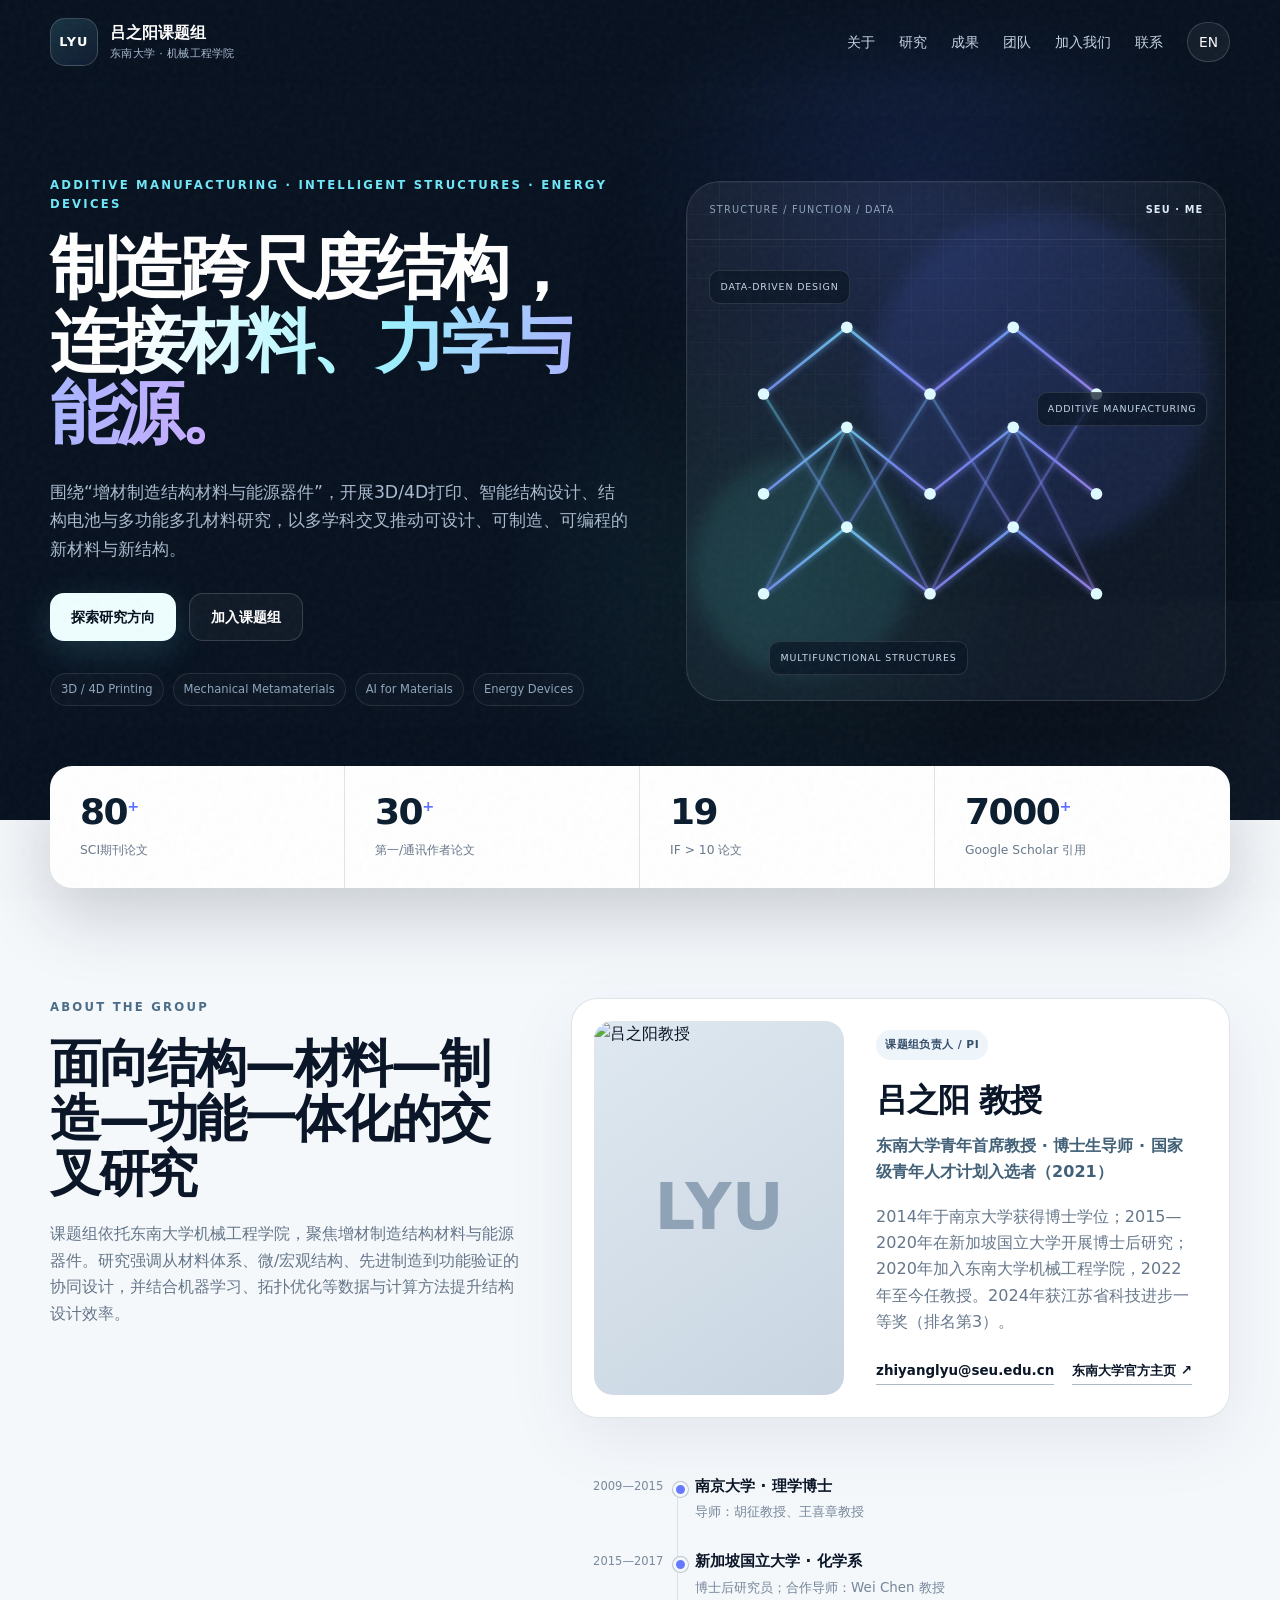
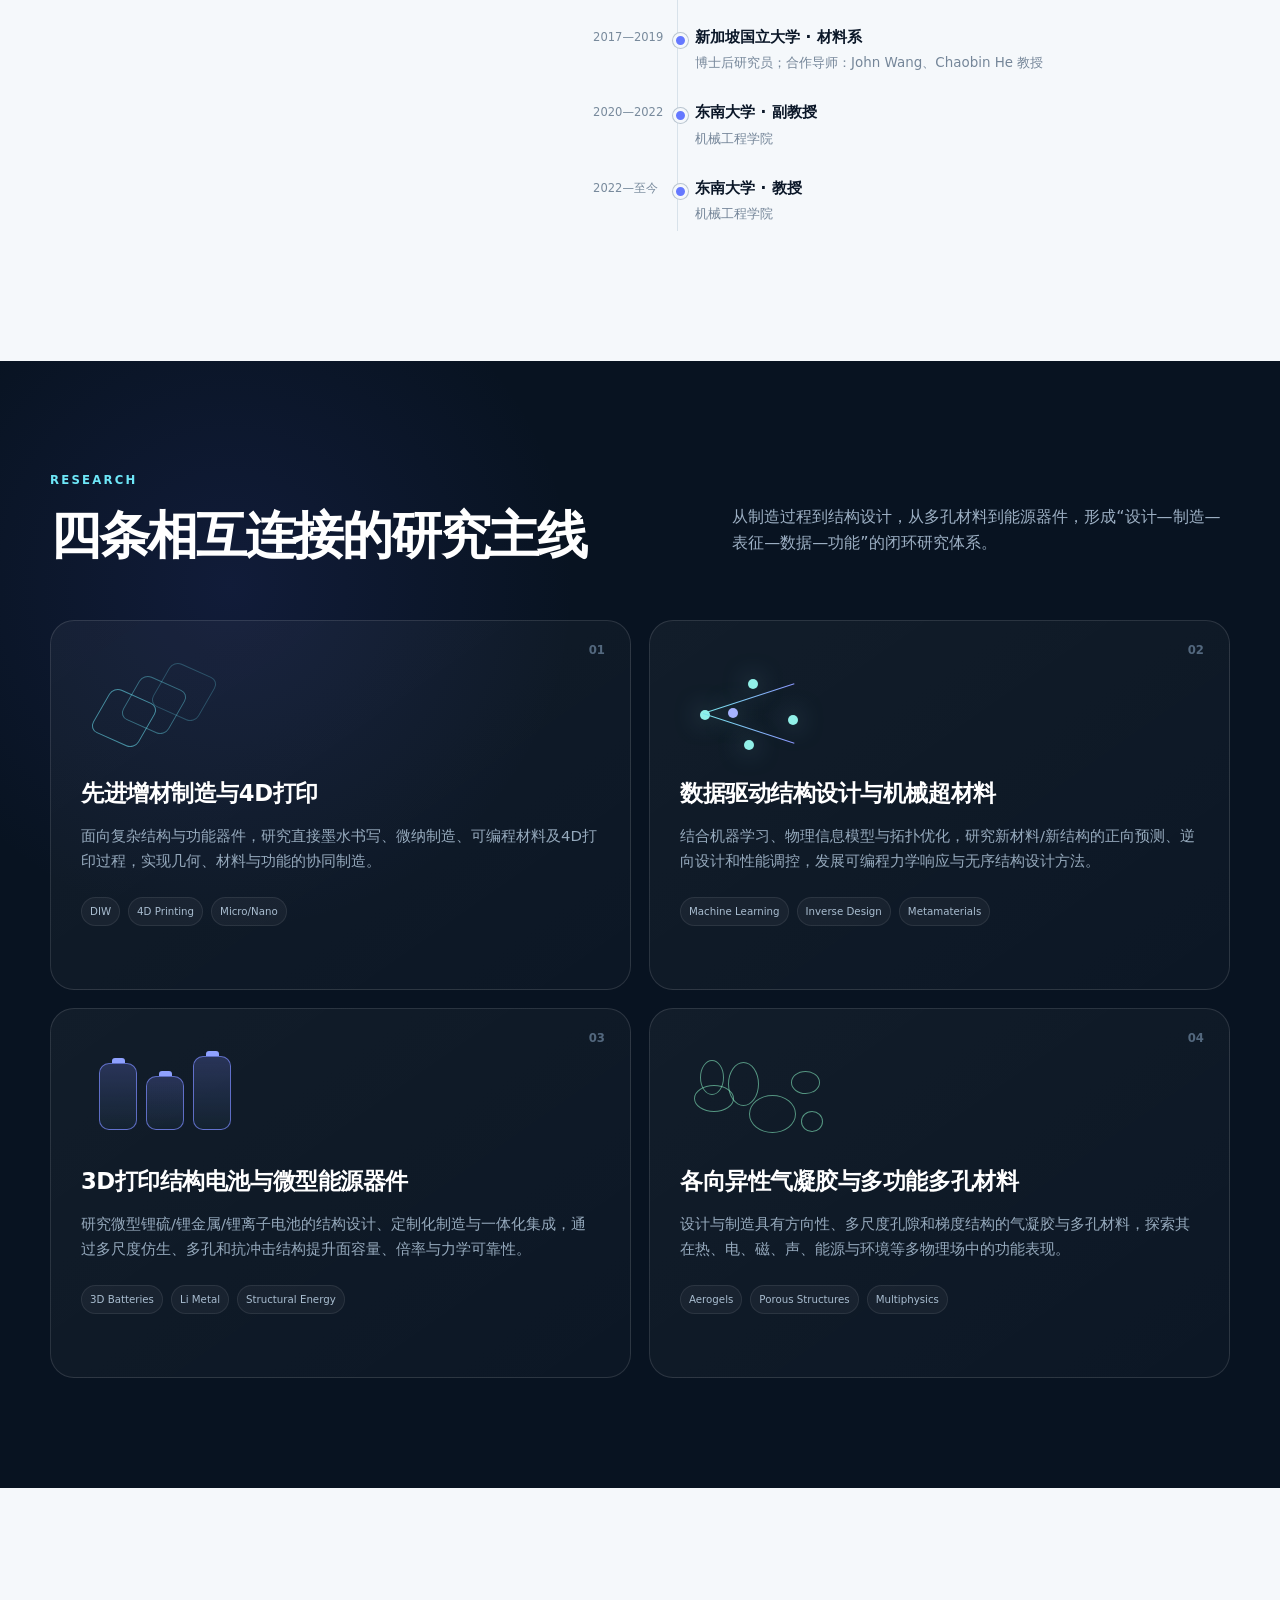
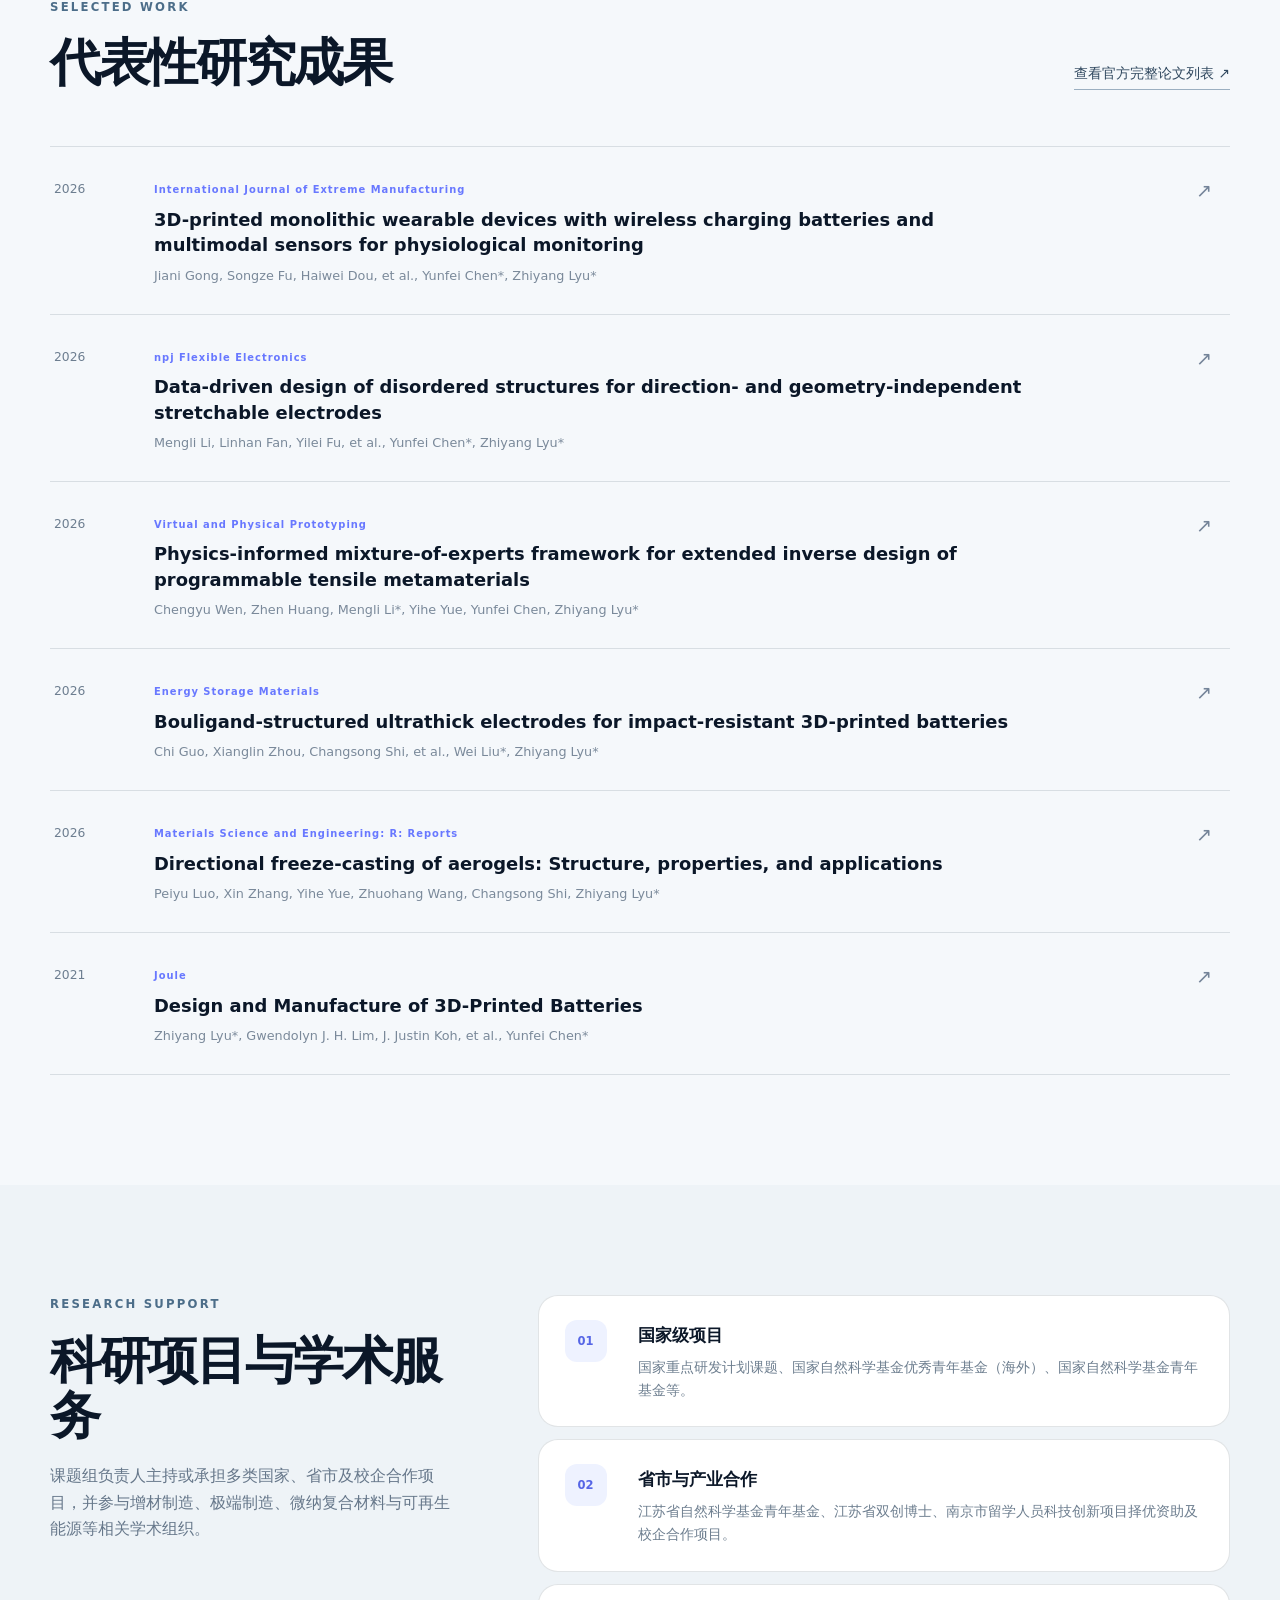
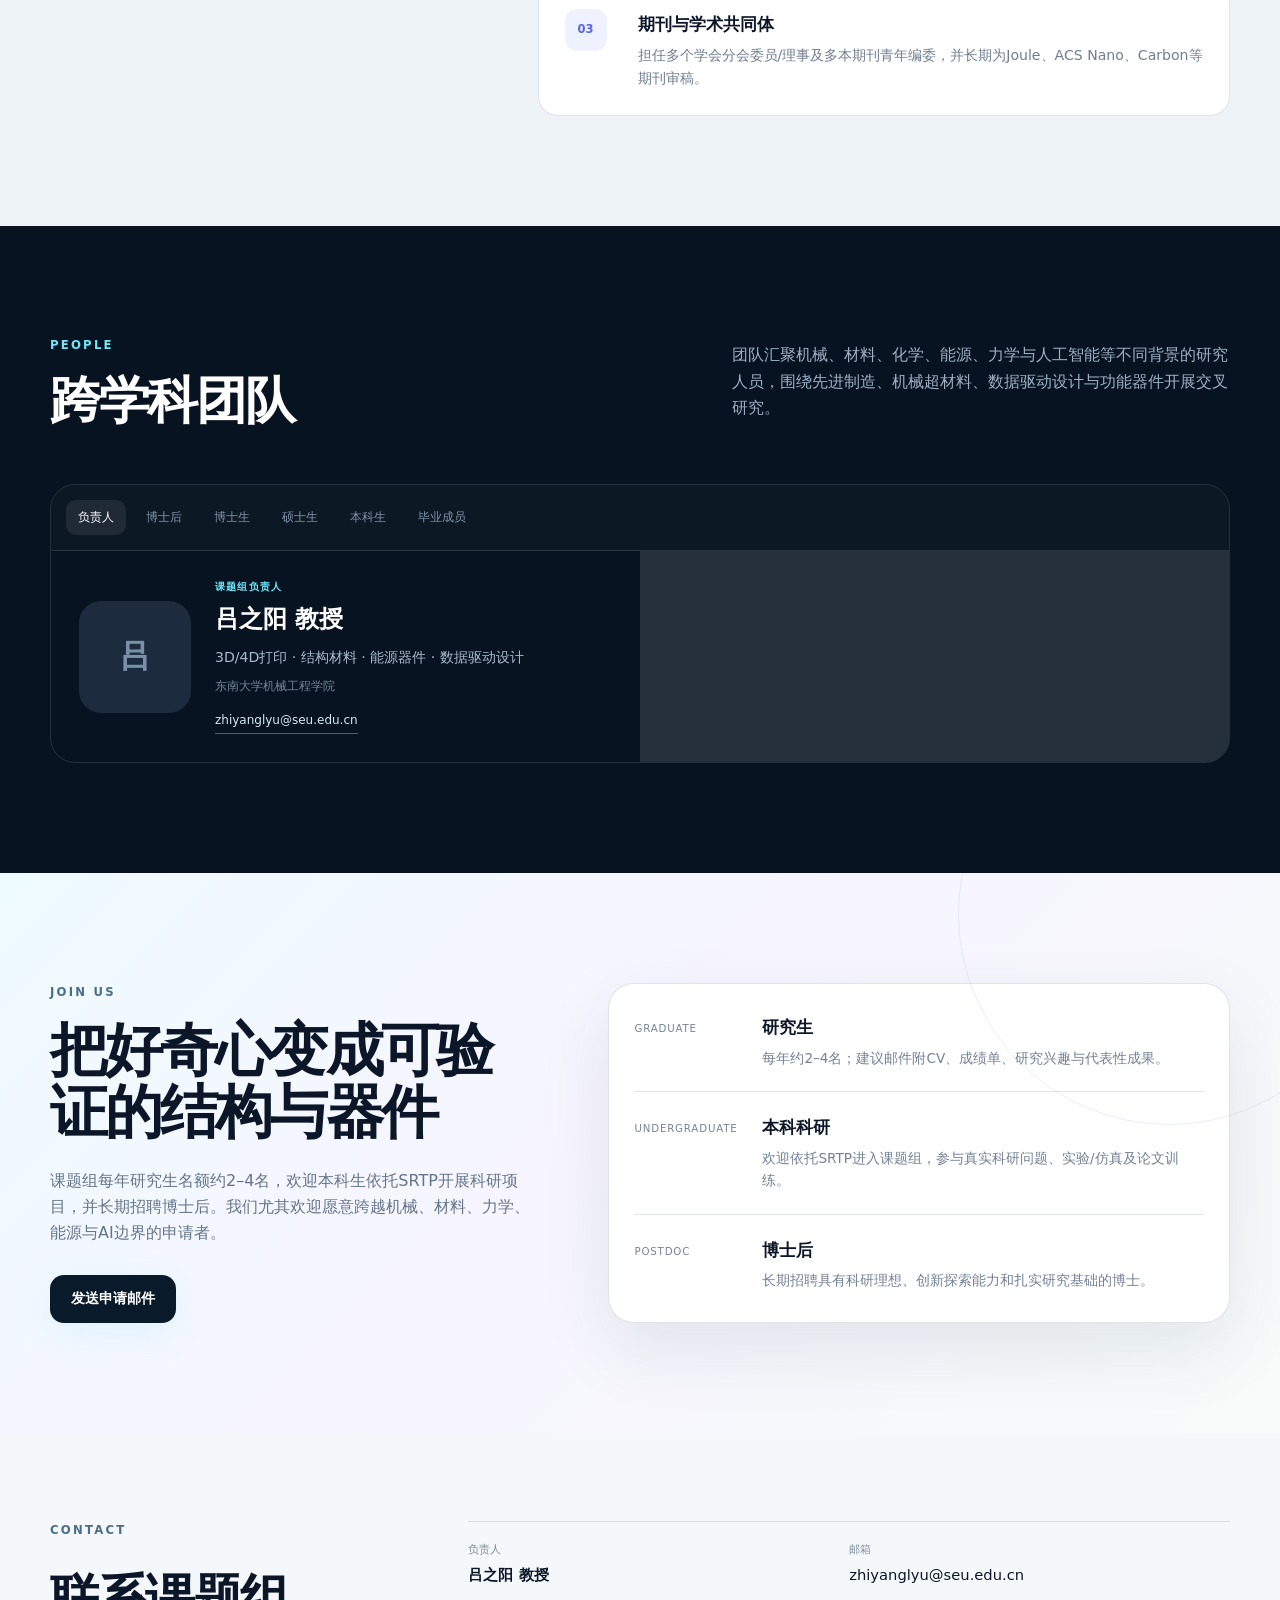
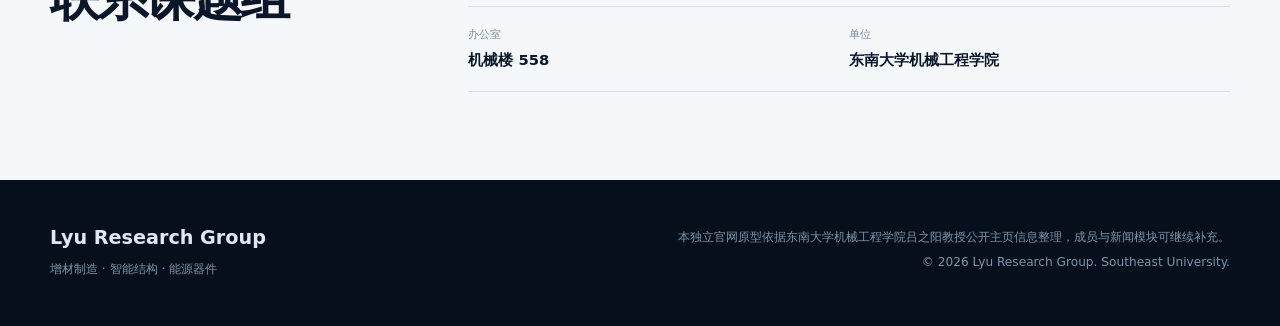
==== index.html @ 197eb211 "Update index.html" ====
<!doctype html>
<html lang="zh-CN">
<head>
  <meta charset="utf-8" />
  <meta name="viewport" content="width=device-width, initial-scale=1" />
  <meta name="description" content="吕之阳课题组｜东南大学机械工程学院。研究方向涵盖增材制造、4D打印、数据驱动结构设计、结构电池、气凝胶与多功能结构材料。" />
  <meta name="theme-color" content="#07111f" />
  <title>吕之阳课题组 | Lyu Research Group</title>
  <link rel="stylesheet" href="styles.css" />
</head>
<body>
  <div class="page-noise" aria-hidden="true"></div>
  <header class="site-header" id="top">
    <a class="brand" href="#top" aria-label="Lyu Research Group home">
      <span class="brand-mark">LYU</span>
      <span class="brand-copy">
        <strong data-zh="吕之阳课题组" data-en="Lyu Research Group">吕之阳课题组</strong>
        <small data-zh="东南大学 · 机械工程学院" data-en="Southeast University · Mechanical Engineering">东南大学 · 机械工程学院</small>
      </span>
    </a>

    <button class="nav-toggle" aria-label="打开导航" aria-expanded="false">
      <span></span><span></span><span></span>
    </button>

    <nav class="main-nav" aria-label="主导航">
      <a href="#about" data-zh="关于" data-en="About">关于</a>
      <a href="#research" data-zh="研究" data-en="Research">研究</a>
      <a href="#publications" data-zh="成果" data-en="Publications">成果</a>
      <a href="#people" data-zh="团队" data-en="People">团队</a>
      <a href="#join" data-zh="加入我们" data-en="Join Us">加入我们</a>
      <a href="#contact" data-zh="联系" data-en="Contact">联系</a>
      <button class="lang-switch" type="button" aria-label="Switch language">EN</button>
    </nav>
  </header>

  <main>
    <section class="hero section-dark">
      <div class="hero-grid shell">
        <div class="hero-copy reveal">
          <p class="eyebrow" data-zh="ADDITIVE MANUFACTURING · INTELLIGENT STRUCTURES · ENERGY DEVICES" data-en="ADDITIVE MANUFACTURING · INTELLIGENT STRUCTURES · ENERGY DEVICES">ADDITIVE MANUFACTURING · INTELLIGENT STRUCTURES · ENERGY DEVICES</p>
          <h1>
            <span data-zh="制造跨尺度结构，" data-en="Engineering structures across scales,">制造跨尺度结构，</span><br />
            <span class="gradient-text" data-zh="连接材料、力学与能源。" data-en="connecting materials, mechanics and energy.">连接材料、力学与能源。</span>
          </h1>
          <p class="hero-lead" data-zh="围绕“增材制造结构材料与能源器件”，开展3D/4D打印、智能结构设计、结构电池与多功能多孔材料研究，以多学科交叉推动可设计、可制造、可编程的新材料与新结构。" data-en="Centered on additive-manufactured structural materials and energy devices, we explore 3D/4D printing, intelligent structural design, structural batteries and multifunctional porous materials to create programmable, manufacturable systems across disciplines.">围绕“增材制造结构材料与能源器件”，开展3D/4D打印、智能结构设计、结构电池与多功能多孔材料研究，以多学科交叉推动可设计、可制造、可编程的新材料与新结构。</p>
          <div class="hero-actions">
            <a class="btn btn-primary" href="#research" data-zh="探索研究方向" data-en="Explore research">探索研究方向</a>
            <a class="btn btn-ghost" href="#join" data-zh="加入课题组" data-en="Join the group">加入课题组</a>
          </div>
          <div class="hero-tags" aria-label="research keywords">
            <span>3D / 4D Printing</span><span>Mechanical Metamaterials</span><span>AI for Materials</span><span>Energy Devices</span>
          </div>
        </div>

        <div class="hero-visual reveal" aria-hidden="true">
          <div class="orb orb-a"></div><div class="orb orb-b"></div>
          <div class="lattice-card">
            <div class="lattice-topline"><span>STRUCTURE / FUNCTION / DATA</span><b>SEU · ME</b></div>
            <svg class="lattice" viewBox="0 0 620 520" role="img">
              <defs>
                <linearGradient id="lineG" x1="0" y1="0" x2="1" y2="1">
                  <stop offset="0" stop-color="#6ee7f8"/><stop offset="0.55" stop-color="#7c8cff"/><stop offset="1" stop-color="#a78bfa"/>
                </linearGradient>
                <filter id="glow"><feGaussianBlur stdDeviation="4" result="b"/><feMerge><feMergeNode in="b"/><feMergeNode in="SourceGraphic"/></feMerge></filter>
              </defs>
              <g stroke="url(#lineG)" stroke-width="3" fill="none" opacity=".88" filter="url(#glow)">
                <path d="M80 420 L180 340 L280 420 L380 340 L480 420"/>
                <path d="M80 300 L180 220 L280 300 L380 220 L480 300"/>
                <path d="M80 180 L180 100 L280 180 L380 100 L480 180"/>
                <path d="M80 420 L80 300 L80 180"/><path d="M180 340 L180 220 L180 100"/>
                <path d="M280 420 L280 300 L280 180"/><path d="M380 340 L380 220 L380 100"/>
                <path d="M480 420 L480 300 L480 180"/>
                <path d="M80 420 L180 220 L280 420 L380 220 L480 420" opacity=".42"/>
                <path d="M80 180 L180 340 L280 180 L380 340 L480 180" opacity=".42"/>
              </g>
              <g fill="#dffbff">
                <circle cx="80" cy="420" r="7"/><circle cx="180" cy="340" r="7"/><circle cx="280" cy="420" r="7"/><circle cx="380" cy="340" r="7"/><circle cx="480" cy="420" r="7"/>
                <circle cx="80" cy="300" r="7"/><circle cx="180" cy="220" r="7"/><circle cx="280" cy="300" r="7"/><circle cx="380" cy="220" r="7"/><circle cx="480" cy="300" r="7"/>
                <circle cx="80" cy="180" r="7"/><circle cx="180" cy="100" r="7"/><circle cx="280" cy="180" r="7"/><circle cx="380" cy="100" r="7"/><circle cx="480" cy="180" r="7"/>
              </g>
            </svg>
            <div class="visual-label label-a">DATA-DRIVEN DESIGN</div>
            <div class="visual-label label-b">ADDITIVE MANUFACTURING</div>
            <div class="visual-label label-c">MULTIFUNCTIONAL STRUCTURES</div>
          </div>
        </div>
      </div>
    </section>

    <section class="stats-wrap">
      <div class="stats shell reveal">
        <article><strong>80<sup>+</sup></strong><span data-zh="SCI期刊论文" data-en="SCI publications">SCI期刊论文</span></article>
        <article><strong>30<sup>+</sup></strong><span data-zh="第一/通讯作者论文" data-en="First/corresponding-author papers">第一/通讯作者论文</span></article>
        <article><strong>19</strong><span data-zh="IF > 10 论文" data-en="Papers with IF > 10">IF &gt; 10 论文</span></article>
        <article><strong>7000<sup>+</sup></strong><span data-zh="Google Scholar 引用" data-en="Google Scholar citations">Google Scholar 引用</span></article>
      </div>
    </section>

    <section id="about" class="section section-light">
      <div class="shell about-grid">
        <div class="section-heading reveal">
          <p class="eyebrow">ABOUT THE GROUP</p>
          <h2 data-zh="面向结构—材料—制造—功能一体化的交叉研究" data-en="Interdisciplinary research integrating structure, materials, manufacturing and function">面向结构—材料—制造—功能一体化的交叉研究</h2>
          <p data-zh="课题组依托东南大学机械工程学院，聚焦增材制造结构材料与能源器件。研究强调从材料体系、微/宏观结构、先进制造到功能验证的协同设计，并结合机器学习、拓扑优化等数据与计算方法提升结构设计效率。" data-en="Based at the School of Mechanical Engineering, Southeast University, the group focuses on additive-manufactured structural materials and energy devices. We integrate materials systems, micro/macro architectures, advanced fabrication and functional validation, while using machine learning and topology optimization to accelerate structural design.">课题组依托东南大学机械工程学院，聚焦增材制造结构材料与能源器件。研究强调从材料体系、微/宏观结构、先进制造到功能验证的协同设计，并结合机器学习、拓扑优化等数据与计算方法提升结构设计效率。</p>
        </div>

        <div class="pi-card reveal">
          <div class="pi-photo-wrap">
            <img class="pi-photo" src="https://me.seu.edu.cn/_upload/article/images/42/de/14f5181f4744ba4e7e53b40e7daa/06c4f21f-17b6-4e7d-9d0a-0fb72f307fd7_s.jpg" alt="吕之阳教授" />
            <div class="pi-photo-fallback">LYU</div>
          </div>
          <div class="pi-copy">
            <span class="pill" data-zh="课题组负责人 / PI" data-en="Principal Investigator">课题组负责人 / PI</span>
            <h3 data-zh="吕之阳 教授" data-en="Prof. Zhiyang Lyu">吕之阳 教授</h3>
            <p class="pi-role" data-zh="东南大学青年首席教授 · 博士生导师 · 国家级青年人才计划入选者（2021）" data-en="Young Chief Professor · Ph.D. Supervisor · National-level Young Talent Program awardee (2021)">东南大学青年首席教授 · 博士生导师 · 国家级青年人才计划入选者（2021）</p>
            <p data-zh="2014年于南京大学获得博士学位；2015—2020年在新加坡国立大学开展博士后研究；2020年加入东南大学机械工程学院，2022年至今任教授。2024年获江苏省科技进步一等奖（排名第3）。" data-en="He received his Ph.D. from Nanjing University in 2014 and conducted postdoctoral research at the National University of Singapore from 2015 to 2020. He joined Southeast University in 2020 and has served as Professor since 2022. He received the 2024 Jiangsu Provincial Science and Technology Progress First Prize (ranked 3rd).">2014年于南京大学获得博士学位；2015—2020年在新加坡国立大学开展博士后研究；2020年加入东南大学机械工程学院，2022年至今任教授。2024年获江苏省科技进步一等奖（排名第3）。</p>
            <div class="pi-links">
              <a href="mailto:zhiyanglyu@seu.edu.cn">zhiyanglyu@seu.edu.cn</a>
              <a href="https://me.seu.edu.cn/lzy/list.htm" target="_blank" rel="noopener" data-zh="东南大学官方主页 ↗" data-en="Official SEU profile ↗">东南大学官方主页 ↗</a>
            </div>
          </div>
        </div>

        <div class="timeline reveal">
          <div class="timeline-line"></div>
          <article><time>2009—2015</time><div><h4 data-zh="南京大学 · 理学博士" data-en="Nanjing University · Ph.D.">南京大学 · 理学博士</h4><p data-zh="导师：胡征教授、王喜章教授" data-en="Supervisors: Prof. Zheng Hu, Prof. Xizhang Wang">导师：胡征教授、王喜章教授</p></div></article>
          <article><time>2015—2017</time><div><h4 data-zh="新加坡国立大学 · 化学系" data-en="National University of Singapore · Chemistry">新加坡国立大学 · 化学系</h4><p data-zh="博士后研究员；合作导师：Wei Chen 教授" data-en="Postdoctoral Research Fellow; PI: Prof. Wei Chen">博士后研究员；合作导师：Wei Chen 教授</p></div></article>
          <article><time>2017—2019</time><div><h4 data-zh="新加坡国立大学 · 材料系" data-en="National University of Singapore · Materials Science">新加坡国立大学 · 材料系</h4><p data-zh="博士后研究员；合作导师：John Wang、Chaobin He 教授" data-en="Postdoctoral Research Fellow; PIs: Prof. John Wang, Prof. Chaobin He">博士后研究员；合作导师：John Wang、Chaobin He 教授</p></div></article>
          <article><time>2020—2022</time><div><h4 data-zh="东南大学 · 副教授" data-en="Southeast University · Associate Professor">东南大学 · 副教授</h4><p data-zh="机械工程学院" data-en="School of Mechanical Engineering">机械工程学院</p></div></article>
          <article><time>2022—至今</time><div><h4 data-zh="东南大学 · 教授" data-en="Southeast University · Professor">东南大学 · 教授</h4><p data-zh="机械工程学院" data-en="School of Mechanical Engineering">机械工程学院</p></div></article>
        </div>
      </div>
    </section>

    <section id="research" class="section section-dark research-section">
      <div class="shell">
        <div class="section-heading split-heading reveal">
          <div>
            <p class="eyebrow">RESEARCH</p>
            <h2 data-zh="四条相互连接的研究主线" data-en="Four connected research themes">四条相互连接的研究主线</h2>
          </div>
          <p data-zh="从制造过程到结构设计，从多孔材料到能源器件，形成“设计—制造—表征—数据—功能”的闭环研究体系。" data-en="From manufacturing processes to structural design, and from porous materials to energy devices, our work builds a closed-loop workflow spanning design, fabrication, characterization, data and function.">从制造过程到结构设计，从多孔材料到能源器件，形成“设计—制造—表征—数据—功能”的闭环研究体系。</p>
        </div>

        <div class="research-grid">
          <article class="research-card reveal">
            <div class="research-index">01</div>
            <div class="research-icon icon-print"><span></span><span></span><span></span></div>
            <h3 data-zh="先进增材制造与4D打印" data-en="Advanced Additive Manufacturing & 4D Printing">先进增材制造与4D打印</h3>
            <p data-zh="面向复杂结构与功能器件，研究直接墨水书写、微纳制造、可编程材料及4D打印过程，实现几何、材料与功能的协同制造。" data-en="Developing direct ink writing, micro/nano fabrication, programmable materials and 4D printing for complex structures and functional devices, with co-design of geometry, materials and function.">面向复杂结构与功能器件，研究直接墨水书写、微纳制造、可编程材料及4D打印过程，实现几何、材料与功能的协同制造。</p>
            <div class="keywords"><span>DIW</span><span>4D Printing</span><span>Micro/Nano</span></div>
          </article>

          <article class="research-card reveal">
            <div class="research-index">02</div>
            <div class="research-icon icon-ai"><i></i><i></i><i></i><i></i><i></i></div>
            <h3 data-zh="数据驱动结构设计与机械超材料" data-en="Data-driven Structural Design & Mechanical Metamaterials">数据驱动结构设计与机械超材料</h3>
            <p data-zh="结合机器学习、物理信息模型与拓扑优化，研究新材料/新结构的正向预测、逆向设计和性能调控，发展可编程力学响应与无序结构设计方法。" data-en="Combining machine learning, physics-informed models and topology optimization for forward prediction, inverse design and performance tuning of new materials and structures, including programmable mechanics and disordered architectures.">结合机器学习、物理信息模型与拓扑优化，研究新材料/新结构的正向预测、逆向设计和性能调控，发展可编程力学响应与无序结构设计方法。</p>
            <div class="keywords"><span>Machine Learning</span><span>Inverse Design</span><span>Metamaterials</span></div>
          </article>

          <article class="research-card reveal">
            <div class="research-index">03</div>
            <div class="research-icon icon-energy"><b></b><b></b><b></b></div>
            <h3 data-zh="3D打印结构电池与微型能源器件" data-en="3D-printed Structural Batteries & Micro Energy Devices">3D打印结构电池与微型能源器件</h3>
            <p data-zh="研究微型锂硫/锂金属/锂离子电池的结构设计、定制化制造与一体化集成，通过多尺度仿生、多孔和抗冲击结构提升面容量、倍率与力学可靠性。" data-en="Structural design, customized fabrication and integration of micro Li–S, lithium-metal and Li-ion batteries, using multiscale biomimetic, porous and impact-resistant architectures to improve areal capacity, rate performance and mechanical reliability.">研究微型锂硫/锂金属/锂离子电池的结构设计、定制化制造与一体化集成，通过多尺度仿生、多孔和抗冲击结构提升面容量、倍率与力学可靠性。</p>
            <div class="keywords"><span>3D Batteries</span><span>Li Metal</span><span>Structural Energy</span></div>
          </article>

          <article class="research-card reveal">
            <div class="research-index">04</div>
            <div class="research-icon icon-aero"><em></em><em></em><em></em><em></em><em></em><em></em></div>
            <h3 data-zh="各向异性气凝胶与多功能多孔材料" data-en="Anisotropic Aerogels & Multifunctional Porous Materials">各向异性气凝胶与多功能多孔材料</h3>
            <p data-zh="设计与制造具有方向性、多尺度孔隙和梯度结构的气凝胶与多孔材料，探索其在热、电、磁、声、能源与环境等多物理场中的功能表现。" data-en="Designing anisotropic, multiscale and gradient aerogels and porous materials, and investigating their thermal, electrical, magnetic, acoustic, energy and environmental functionalities.">设计与制造具有方向性、多尺度孔隙和梯度结构的气凝胶与多孔材料，探索其在热、电、磁、声、能源与环境等多物理场中的功能表现。</p>
            <div class="keywords"><span>Aerogels</span><span>Porous Structures</span><span>Multiphysics</span></div>
          </article>
        </div>
      </div>
    </section>

    <section id="publications" class="section section-light">
      <div class="shell">
        <div class="section-heading split-heading reveal">
          <div>
            <p class="eyebrow">SELECTED WORK</p>
            <h2 data-zh="代表性研究成果" data-en="Selected publications">代表性研究成果</h2>
          </div>
          <a class="text-link" href="https://me.seu.edu.cn/lzy/list.htm" target="_blank" rel="noopener" data-zh="查看官方完整论文列表 ↗" data-en="Full publication list on SEU ↗">查看官方完整论文列表 ↗</a>
        </div>

        <div class="pub-list">
          <article class="pub-item reveal"><span class="pub-year">2026</span><div><span class="pub-type">International Journal of Extreme Manufacturing</span><h3>3D-printed monolithic wearable devices with wireless charging batteries and multimodal sensors for physiological monitoring</h3><p>Jiani Gong, Songze Fu, Haiwei Dou, et al., Yunfei Chen*, Zhiyang Lyu*</p></div><span class="pub-arrow">↗</span></article>
          <article class="pub-item reveal"><span class="pub-year">2026</span><div><span class="pub-type">npj Flexible Electronics</span><h3>Data-driven design of disordered structures for direction- and geometry-independent stretchable electrodes</h3><p>Mengli Li, Linhan Fan, Yilei Fu, et al., Yunfei Chen*, Zhiyang Lyu*</p></div><span class="pub-arrow">↗</span></article>
          <article class="pub-item reveal"><span class="pub-year">2026</span><div><span class="pub-type">Virtual and Physical Prototyping</span><h3>Physics-informed mixture-of-experts framework for extended inverse design of programmable tensile metamaterials</h3><p>Chengyu Wen, Zhen Huang, Mengli Li*, Yihe Yue, Yunfei Chen, Zhiyang Lyu*</p></div><span class="pub-arrow">↗</span></article>
          <article class="pub-item reveal"><span class="pub-year">2026</span><div><span class="pub-type">Energy Storage Materials</span><h3>Bouligand-structured ultrathick electrodes for impact-resistant 3D-printed batteries</h3><p>Chi Guo, Xianglin Zhou, Changsong Shi, et al., Wei Liu*, Zhiyang Lyu*</p></div><span class="pub-arrow">↗</span></article>
          <article class="pub-item reveal"><span class="pub-year">2026</span><div><span class="pub-type">Materials Science and Engineering: R: Reports</span><h3>Directional freeze-casting of aerogels: Structure, properties, and applications</h3><p>Peiyu Luo, Xin Zhang, Yihe Yue, Zhuohang Wang, Changsong Shi, Zhiyang Lyu*</p></div><span class="pub-arrow">↗</span></article>
          <article class="pub-item reveal"><span class="pub-year">2021</span><div><span class="pub-type">Joule</span><h3>Design and Manufacture of 3D-Printed Batteries</h3><p>Zhiyang Lyu*, Gwendolyn J. H. Lim, J. Justin Koh, et al., Yunfei Chen*</p></div><span class="pub-arrow">↗</span></article>
        </div>
      </div>
    </section>

    <section class="section funding-section">
      <div class="shell funding-grid">
        <div class="section-heading reveal">
          <p class="eyebrow">RESEARCH SUPPORT</p>
          <h2 data-zh="科研项目与学术服务" data-en="Research support & academic service">科研项目与学术服务</h2>
          <p data-zh="课题组负责人主持或承担多类国家、省市及校企合作项目，并参与增材制造、极端制造、微纳复合材料与可再生能源等相关学术组织。" data-en="The group is supported by national, provincial, municipal and industry–university programs, with active service in additive manufacturing, extreme manufacturing, micro/nano composites and renewable-energy communities.">课题组负责人主持或承担多类国家、省市及校企合作项目，并参与增材制造、极端制造、微纳复合材料与可再生能源等相关学术组织。</p>
        </div>
        <div class="funding-cards reveal">
          <article><span>01</span><div><h3 data-zh="国家级项目" data-en="National Programs">国家级项目</h3><p data-zh="国家重点研发计划课题、国家自然科学基金优秀青年基金（海外）、国家自然科学基金青年基金等。" data-en="National Key R&D Program project, NSFC Excellent Young Scientists Fund (Overseas), NSFC Young Scientists Fund, and related support.">国家重点研发计划课题、国家自然科学基金优秀青年基金（海外）、国家自然科学基金青年基金等。</p></div></article>
          <article><span>02</span><div><h3 data-zh="省市与产业合作" data-en="Regional & Industry Collaboration">省市与产业合作</h3><p data-zh="江苏省自然科学基金青年基金、江苏省双创博士、南京市留学人员科技创新项目择优资助及校企合作项目。" data-en="Jiangsu Natural Science Foundation, Jiangsu Innovation & Entrepreneurship Doctor Program, Nanjing innovation support and industry collaborations.">江苏省自然科学基金青年基金、江苏省双创博士、南京市留学人员科技创新项目择优资助及校企合作项目。</p></div></article>
          <article><span>03</span><div><h3 data-zh="期刊与学术共同体" data-en="Journals & Academic Community">期刊与学术共同体</h3><p data-zh="担任多个学会分会委员/理事及多本期刊青年编委，并长期为Joule、ACS Nano、Carbon等期刊审稿。" data-en="Service on professional societies and journal young editorial boards, with peer reviewing for journals including Joule, ACS Nano and Carbon.">担任多个学会分会委员/理事及多本期刊青年编委，并长期为Joule、ACS Nano、Carbon等期刊审稿。</p></div></article>
        </div>
      </div>
    </section>

    <section id="people" class="section section-dark people-section">
      <div class="shell">
        <div class="section-heading split-heading reveal">
          <div><p class="eyebrow">PEOPLE</p><h2 data-zh="跨学科团队" data-en="An interdisciplinary team">跨学科团队</h2></div>
          <p data-zh="团队汇聚机械、材料、化学、能源、力学与人工智能等不同背景的研究人员，围绕先进制造、机械超材料、数据驱动设计与功能器件开展交叉研究。" data-en="The group brings together researchers from mechanical engineering, materials, chemistry, energy, mechanics and AI to pursue interdisciplinary work in advanced manufacturing, mechanical metamaterials, data-driven design and functional devices.">团队汇聚机械、材料、化学、能源、力学与人工智能等不同背景的研究人员，围绕先进制造、机械超材料、数据驱动设计与功能器件开展交叉研究。</p>
        </div>
        <div class="people-placeholder reveal">
          <div class="people-rail" role="tablist" aria-label="Team categories">
            <button class="people-tab active" type="button" data-group="pi" data-zh="负责人" data-en="PI">负责人</button>
            <button class="people-tab" type="button" data-group="postdoc" data-zh="博士后" data-en="Postdocs">博士后</button>
            <button class="people-tab" type="button" data-group="phd" data-zh="博士生" data-en="Ph.D. Students">博士生</button>
            <button class="people-tab" type="button" data-group="master" data-zh="硕士生" data-en="Master Students">硕士生</button>
            <button class="people-tab" type="button" data-group="undergrad" data-zh="本科生" data-en="Undergraduates">本科生</button>
            <button class="people-tab" type="button" data-group="alumni" data-zh="毕业成员" data-en="Alumni">毕业成员</button>
          </div>
          <div id="member-list" class="member-list" aria-live="polite"></div>
        </div>
      </div>
    </section>

    <section id="join" class="section join-section">
      <div class="shell join-grid">
        <div class="join-copy reveal">
          <p class="eyebrow">JOIN US</p>
          <h2 data-zh="把好奇心变成可验证的结构与器件" data-en="Turn curiosity into testable structures and devices">把好奇心变成可验证的结构与器件</h2>
          <p data-zh="课题组每年研究生名额约2–4名，欢迎本科生依托SRTP开展科研项目，并长期招聘博士后。我们尤其欢迎愿意跨越机械、材料、力学、能源与AI边界的申请者。" data-en="The group typically recruits 2–4 graduate students each year, welcomes undergraduates through SRTP projects, and continuously recruits postdoctoral researchers. Applicants interested in crossing the boundaries of mechanics, materials, energy and AI are encouraged to get in touch.">课题组每年研究生名额约2–4名，欢迎本科生依托SRTP开展科研项目，并长期招聘博士后。我们尤其欢迎愿意跨越机械、材料、力学、能源与AI边界的申请者。</p>
          <a class="btn btn-primary" href="mailto:zhiyanglyu@seu.edu.cn?subject=Application%20to%20Lyu%20Research%20Group" data-zh="发送申请邮件" data-en="Email your application">发送申请邮件</a>
        </div>
        <div class="join-panel reveal">
          <article><span>Graduate</span><h3 data-zh="研究生" data-en="Graduate Students">研究生</h3><p data-zh="每年约2–4名；建议邮件附CV、成绩单、研究兴趣与代表性成果。" data-en="Typically 2–4 positions each year. An email with CV, transcript, research interests and representative work is recommended.">每年约2–4名；建议邮件附CV、成绩单、研究兴趣与代表性成果。</p></article>
          <article><span>Undergraduate</span><h3 data-zh="本科科研" data-en="Undergraduate Research">本科科研</h3><p data-zh="欢迎依托SRTP进入课题组，参与真实科研问题、实验/仿真及论文训练。" data-en="Undergraduates are welcome through SRTP to work on real research problems, experiments/simulations and academic writing.">欢迎依托SRTP进入课题组，参与真实科研问题、实验/仿真及论文训练。</p></article>
          <article><span>Postdoc</span><h3 data-zh="博士后" data-en="Postdoctoral Fellows">博士后</h3><p data-zh="长期招聘具有科研理想、创新探索能力和扎实研究基础的博士。" data-en="Long-term openings for researchers with strong fundamentals, curiosity and independent innovation capability.">长期招聘具有科研理想、创新探索能力和扎实研究基础的博士。</p></article>
        </div>
      </div>
    </section>

    <section id="contact" class="section contact-section section-light">
      <div class="shell contact-grid reveal">
        <div>
          <p class="eyebrow">CONTACT</p>
          <h2 data-zh="联系课题组" data-en="Contact the group">联系课题组</h2>
        </div>
        <div class="contact-details">
          <article><span data-zh="负责人" data-en="Principal Investigator">负责人</span><strong data-zh="吕之阳 教授" data-en="Prof. Zhiyang Lyu">吕之阳 教授</strong></article>
          <article><span data-zh="邮箱" data-en="Email">邮箱</span><a href="mailto:zhiyanglyu@seu.edu.cn">zhiyanglyu@seu.edu.cn</a></article>
          <article><span data-zh="办公室" data-en="Office">办公室</span><strong data-zh="机械楼 558" data-en="Mechanical Building 558">机械楼 558</strong></article>
          <article><span data-zh="单位" data-en="Affiliation">单位</span><strong data-zh="东南大学机械工程学院" data-en="School of Mechanical Engineering, Southeast University">东南大学机械工程学院</strong></article>
        </div>
      </div>
    </section>
  </main>

  <footer class="site-footer">
    <div class="shell footer-grid">
      <div><strong>Lyu Research Group</strong><p data-zh="增材制造 · 智能结构 · 能源器件" data-en="Additive Manufacturing · Intelligent Structures · Energy Devices">增材制造 · 智能结构 · 能源器件</p></div>
      <div class="footer-note"><p data-zh="本独立官网原型依据东南大学机械工程学院吕之阳教授公开主页信息整理，成员与新闻模块可继续补充。" data-en="This independent website prototype is based on the public SEU faculty profile. Team and news sections are ready for further expansion.">本独立官网原型依据东南大学机械工程学院吕之阳教授公开主页信息整理，成员与新闻模块可继续补充。</p><p>© <span id="year"></span> Lyu Research Group. Southeast University.</p></div>
    </div>
  </footer>

  <button class="back-top" aria-label="返回顶部">↑</button>
  <script src="script.js"></script>
</body>
</html>
---- styles.css ----
:root{
  --bg:#07111f;
  --bg-2:#0b1728;
  --ink:#0b1728;
  --muted:#607087;
  --paper:#f5f8fb;
  --white:#ffffff;
  --line:rgba(12,32,53,.12);
  --line-dark:rgba(255,255,255,.12);
  --cyan:#6ee7f8;
  --blue:#7c8cff;
  --violet:#a78bfa;
  --green:#7ee0b6;
  --shadow:0 28px 70px rgba(5,17,34,.18);
  --radius:26px;
  --shell:min(1180px, calc(100% - 44px));
}
*{box-sizing:border-box}
html{scroll-behavior:smooth}
body{margin:0;font-family:Inter,"SF Pro Display","Noto Sans SC","Microsoft YaHei",system-ui,-apple-system,sans-serif;color:var(--ink);background:var(--paper);line-height:1.65;-webkit-font-smoothing:antialiased}
a{color:inherit;text-decoration:none}
button{font:inherit}
img{max-width:100%;display:block}
.shell{width:var(--shell);margin-inline:auto}
.page-noise{position:fixed;inset:0;pointer-events:none;z-index:9999;opacity:.045;background-image:url("data:image/svg+xml,%3Csvg viewBox='0 0 200 200' xmlns='http://www.w3.org/2000/svg'%3E%3Cfilter id='n'%3E%3CfeTurbulence type='fractalNoise' baseFrequency='.8' numOctaves='4' stitchTiles='stitch'/%3E%3C/filter%3E%3Crect width='100%25' height='100%25' filter='url(%23n)' opacity='.9'/%3E%3C/svg%3E")}
.site-header{position:fixed;top:0;left:0;right:0;z-index:50;display:flex;align-items:center;justify-content:space-between;padding:18px max(24px,calc((100vw - 1180px)/2));color:#fff;transition:.25s ease;background:linear-gradient(180deg,rgba(7,17,31,.88),rgba(7,17,31,0));}
.site-header.scrolled{padding-top:12px;padding-bottom:12px;background:rgba(7,17,31,.9);backdrop-filter:blur(18px);border-bottom:1px solid var(--line-dark)}
.brand{display:flex;align-items:center;gap:12px;min-width:max-content}
.brand-mark{display:grid;place-items:center;width:48px;height:48px;border:1px solid rgba(255,255,255,.18);background:linear-gradient(145deg,rgba(110,231,248,.16),rgba(124,140,255,.08));border-radius:15px;letter-spacing:.09em;font-size:.8rem;font-weight:800}
.brand-copy{display:flex;flex-direction:column;line-height:1.25}.brand-copy strong{font-size:.98rem}.brand-copy small{font-size:.69rem;color:#aabbd0;margin-top:4px;letter-spacing:.03em}
.main-nav{display:flex;align-items:center;gap:24px;font-size:.86rem}.main-nav>a{color:#c8d5e4;transition:.2s}.main-nav>a:hover{color:#fff}.lang-switch{border:1px solid rgba(255,255,255,.16);background:rgba(255,255,255,.05);color:#fff;padding:8px 11px;border-radius:999px;cursor:pointer}.nav-toggle{display:none;background:none;border:0;padding:6px}.nav-toggle span{display:block;width:24px;height:2px;background:#fff;margin:5px 0}
.section{padding:110px 0}.section-dark{background:var(--bg);color:#fff}.section-light{background:var(--paper)}
.hero{min-height:820px;display:flex;align-items:center;position:relative;overflow:hidden;padding:150px 0 88px;background:radial-gradient(circle at 72% 28%,rgba(74,106,255,.16),transparent 28%),radial-gradient(circle at 60% 70%,rgba(92,231,218,.09),transparent 28%),#07111f}
.hero:after{content:"";position:absolute;inset:auto -10% -1px 48%;height:220px;background:linear-gradient(90deg,transparent,rgba(255,255,255,.025));transform:skewX(-24deg)}
.hero-grid{display:grid;grid-template-columns:1.03fr .97fr;gap:52px;align-items:center;position:relative;z-index:2}
.eyebrow{margin:0 0 18px;font-size:.73rem;letter-spacing:.19em;font-weight:800;color:#4c6d89}.section-dark .eyebrow{color:var(--cyan)}
.hero h1{font-size:clamp(3rem,5.4vw,5.35rem);line-height:1.05;letter-spacing:-.055em;margin:0;max-width:780px}.gradient-text{background:linear-gradient(100deg,#fff 12%,#9cf4ff 46%,#a9b5ff 73%,#d0aaff);-webkit-background-clip:text;background-clip:text;color:transparent}.hero-lead{color:#a9bbce;font-size:1.08rem;max-width:680px;margin:28px 0 30px}.hero-actions{display:flex;gap:13px;flex-wrap:wrap}.btn{display:inline-flex;align-items:center;justify-content:center;min-height:48px;padding:0 21px;border-radius:14px;font-weight:760;font-size:.9rem;transition:.2s}.btn-primary{background:#eefeff;color:#07111f;box-shadow:0 10px 34px rgba(110,231,248,.16)}.btn-primary:hover{transform:translateY(-2px)}.btn-ghost{border:1px solid rgba(255,255,255,.16);color:#fff;background:rgba(255,255,255,.035)}.btn-ghost:hover{background:rgba(255,255,255,.08)}
.hero-tags{display:flex;gap:9px;flex-wrap:wrap;margin-top:32px}.hero-tags span{font-size:.72rem;color:#8ea5bc;border:1px solid rgba(255,255,255,.1);border-radius:999px;padding:6px 10px;background:rgba(255,255,255,.02)}
.hero-visual{position:relative;min-height:540px;display:flex;align-items:center;justify-content:center}.orb{position:absolute;border-radius:50%;filter:blur(8px)}.orb-a{width:340px;height:340px;background:rgba(80,112,255,.13);right:20px;top:40px}.orb-b{width:220px;height:220px;background:rgba(76,228,220,.10);left:10px;bottom:35px}.lattice-card{position:relative;width:min(100%,540px);aspect-ratio:1.04;border:1px solid rgba(255,255,255,.12);background:linear-gradient(145deg,rgba(255,255,255,.055),rgba(255,255,255,.018));box-shadow:0 40px 100px rgba(0,0,0,.3);border-radius:34px;overflow:hidden;backdrop-filter:blur(6px)}.lattice-card:before{content:"";position:absolute;inset:0;background-image:linear-gradient(rgba(255,255,255,.035) 1px,transparent 1px),linear-gradient(90deg,rgba(255,255,255,.035) 1px,transparent 1px);background-size:32px 32px;mask-image:linear-gradient(to bottom,black,transparent)}.lattice-topline{display:flex;justify-content:space-between;padding:20px 22px;color:#8fa4bb;font-size:.61rem;letter-spacing:.12em;border-bottom:1px solid rgba(255,255,255,.08)}.lattice-topline b{color:#ddecfa}.lattice{position:absolute;inset:54px 12px 14px 10px;width:calc(100% - 22px);height:calc(100% - 68px)}.visual-label{position:absolute;border:1px solid rgba(255,255,255,.12);background:rgba(8,19,34,.72);backdrop-filter:blur(8px);padding:8px 10px;border-radius:10px;font-size:.59rem;color:#c7daeb;letter-spacing:.09em}.label-a{left:22px;top:88px}.label-b{right:18px;top:210px}.label-c{left:82px;bottom:25px}
.stats-wrap{position:relative;margin-top:-54px;z-index:5}.stats{display:grid;grid-template-columns:repeat(4,1fr);border-radius:22px;background:#fff;box-shadow:var(--shadow);overflow:hidden}.stats article{padding:28px 30px;border-right:1px solid var(--line);display:flex;flex-direction:column;gap:2px}.stats article:last-child{border-right:0}.stats strong{font-size:2.25rem;line-height:1;color:#0a1c2e;letter-spacing:-.04em}.stats sup{font-size:.9rem;color:#5b6eff}.stats span{font-size:.77rem;color:#68788b;margin-top:8px}
.section-heading{max-width:760px}.section-heading h2{font-size:clamp(2.25rem,4vw,4rem);line-height:1.08;letter-spacing:-.045em;margin:0 0 20px}.section-heading>p:last-child{font-size:1rem;color:#66778a;margin:0}.section-dark .section-heading>p:last-child{color:#9db0c4}.split-heading{max-width:none;display:grid;grid-template-columns:1fr .8fr;align-items:end;gap:60px;margin-bottom:56px}.split-heading h2{margin-bottom:0}.split-heading>p{padding-bottom:7px}.text-link{font-size:.87rem;color:#30485f;border-bottom:1px solid #9bafc1;padding-bottom:4px;justify-self:end}
.about-grid{display:grid;grid-template-columns:.84fr 1.16fr;gap:44px;align-items:start}.about-grid>.section-heading{position:sticky;top:125px}.pi-card{grid-column:2;display:grid;grid-template-columns:250px 1fr;gap:32px;background:#fff;border:1px solid var(--line);border-radius:var(--radius);padding:22px;box-shadow:0 20px 70px rgba(18,44,71,.08)}.pi-photo-wrap{position:relative;min-height:320px;background:linear-gradient(145deg,#dfe8f0,#c8d5e1);border-radius:19px;overflow:hidden}.pi-photo{width:100%;height:100%;object-fit:cover;position:relative;z-index:2}.pi-photo-fallback{position:absolute;inset:0;display:grid;place-items:center;font-size:4rem;font-weight:900;color:#90a2b5}.pi-copy{padding:9px 10px 10px 0}.pill{display:inline-block;border-radius:999px;background:#edf4fa;color:#36506b;font-size:.67rem;font-weight:800;padding:6px 9px;letter-spacing:.04em}.pi-copy h3{font-size:2rem;margin:14px 0 6px;letter-spacing:-.03em}.pi-role{color:#426178;font-weight:690;margin:0 0 18px}.pi-copy>p:last-of-type{color:#66778b}.pi-links{display:flex;gap:18px;flex-wrap:wrap;margin-top:24px;font-size:.84rem;font-weight:720}.pi-links a{border-bottom:1px solid #aab8c5;padding-bottom:2px}.timeline{grid-column:2;position:relative;margin:12px 0 0 22px}.timeline-line{position:absolute;left:84px;top:7px;bottom:20px;width:1px;background:#d8e2ea}.timeline article{display:grid;grid-template-columns:74px 1fr;gap:28px;position:relative;padding:0 0 26px}.timeline article:after{content:"";position:absolute;width:9px;height:9px;border:3px solid var(--paper);background:#6578ff;border-radius:50%;left:80px;top:8px;box-shadow:0 0 0 1px #b9c5d0}.timeline time{font-size:.72rem;color:#788a9c;padding-top:3px}.timeline h4{margin:0;font-size:.96rem}.timeline p{margin:2px 0 0;color:#758699;font-size:.84rem}
.research-section{background:radial-gradient(circle at 18% 20%,rgba(82,92,230,.12),transparent 25%),#081321}.research-grid{display:grid;grid-template-columns:repeat(2,1fr);gap:18px}.research-card{position:relative;min-height:370px;padding:30px;border:1px solid var(--line-dark);border-radius:24px;background:linear-gradient(145deg,rgba(255,255,255,.045),rgba(255,255,255,.018));overflow:hidden;transition:.25s}.research-card:hover{transform:translateY(-5px);border-color:rgba(126,224,182,.34);background:linear-gradient(145deg,rgba(255,255,255,.07),rgba(255,255,255,.025))}.research-index{position:absolute;right:25px;top:20px;color:#53687e;font-size:.73rem;font-weight:800}.research-icon{height:88px;margin:16px 0 20px;position:relative}.research-card h3{font-size:1.42rem;margin:0 0 12px;letter-spacing:-.02em}.research-card p{color:#96aabd;margin:0;max-width:560px;font-size:.93rem}.keywords{display:flex;gap:8px;flex-wrap:wrap;margin-top:24px}.keywords span{font-size:.64rem;color:#a9bdd0;background:rgba(255,255,255,.045);border:1px solid rgba(255,255,255,.08);padding:5px 8px;border-radius:999px}
.icon-print span{position:absolute;width:50px;height:50px;border:1px solid rgba(110,231,248,.55);transform:rotate(30deg) skewY(-6deg);border-radius:9px}.icon-print span:nth-child(1){left:18px;top:26px}.icon-print span:nth-child(2){left:48px;top:13px;opacity:.7}.icon-print span:nth-child(3){left:78px;top:0;opacity:.45}.icon-ai i{position:absolute;width:10px;height:10px;background:#91f0e8;border-radius:50%;box-shadow:0 0 24px rgba(145,240,232,.55)}.icon-ai i:nth-child(1){left:20px;top:43px}.icon-ai i:nth-child(2){left:68px;top:12px}.icon-ai i:nth-child(3){left:108px;top:48px}.icon-ai i:nth-child(4){left:64px;top:73px}.icon-ai i:nth-child(5){left:48px;top:41px;background:#a6b3ff}.icon-ai:before,.icon-ai:after{content:"";position:absolute;height:1px;width:96px;left:23px;top:46px;background:linear-gradient(90deg,#78e6eb,#8b98ff);transform:rotate(-18deg);transform-origin:left}.icon-ai:after{transform:rotate(18deg)}.icon-energy b{position:absolute;width:38px;height:67px;border-radius:10px;border:1px solid rgba(124,140,255,.7);background:linear-gradient(180deg,rgba(124,140,255,.22),rgba(110,231,248,.04));top:8px}.icon-energy b:after{content:"";position:absolute;top:-6px;left:12px;width:13px;height:5px;border-radius:3px 3px 0 0;background:#8fa1ff}.icon-energy b:nth-child(1){left:18px}.icon-energy b:nth-child(2){left:65px;height:54px;top:21px}.icon-energy b:nth-child(3){left:112px;height:74px;top:1px}.icon-aero em{position:absolute;border:1px solid rgba(126,224,182,.62);border-radius:50%}.icon-aero em:nth-child(1){width:40px;height:27px;left:14px;top:30px}.icon-aero em:nth-child(2){width:31px;height:44px;left:48px;top:7px}.icon-aero em:nth-child(3){width:47px;height:38px;left:69px;top:40px}.icon-aero em:nth-child(4){width:29px;height:23px;left:111px;top:16px}.icon-aero em:nth-child(5){width:24px;height:35px;left:20px;top:5px}.icon-aero em:nth-child(6){width:22px;height:21px;left:121px;top:56px}
.pub-list{border-top:1px solid var(--line)}.pub-item{display:grid;grid-template-columns:80px 1fr 30px;gap:20px;padding:28px 4px;border-bottom:1px solid var(--line);align-items:start;transition:.2s}.pub-item:hover{padding-left:14px;background:rgba(255,255,255,.55)}.pub-year{font-size:.77rem;color:#6d7e90;padding-top:4px}.pub-type{font-size:.62rem;font-weight:800;color:#6878ff;letter-spacing:.1em}.pub-item h3{font-size:1.12rem;line-height:1.42;margin:5px 0 7px;max-width:890px}.pub-item p{margin:0;color:#7a899a;font-size:.8rem}.pub-arrow{font-size:1.2rem;color:#748499}
.funding-section{background:#eef3f7}.funding-grid{display:grid;grid-template-columns:.75fr 1.25fr;gap:72px;align-items:start}.funding-grid>.section-heading{position:sticky;top:125px}.funding-cards{display:grid;gap:12px}.funding-cards article{display:grid;grid-template-columns:55px 1fr;gap:18px;padding:24px 26px;border-radius:20px;background:#fff;border:1px solid var(--line)}.funding-cards span{display:grid;place-items:center;width:42px;height:42px;border-radius:12px;background:#eef2ff;color:#5666e6;font-size:.72rem;font-weight:850}.funding-cards h3{margin:2px 0 6px;font-size:1.05rem}.funding-cards p{margin:0;color:#6d7e8f;font-size:.88rem}
.people-section{background:#081321}.people-placeholder{border:1px solid var(--line-dark);border-radius:25px;overflow:hidden}.people-rail{display:flex;gap:8px;flex-wrap:wrap;padding:15px;border-bottom:1px solid var(--line-dark);background:rgba(255,255,255,.02)}.people-tab{appearance:none;border:0;background:transparent;font:inherit;cursor:pointer;font-size:.72rem;color:#8195aa;padding:8px 12px;border-radius:10px;transition:.2s}.people-tab:hover{color:#dce8f4;background:rgba(255,255,255,.045)}.people-tab.active{background:rgba(255,255,255,.08);color:#fff}.member-list{display:grid;grid-template-columns:repeat(2,minmax(0,1fr));gap:1px;background:var(--line-dark)}.member-card{display:flex;gap:24px;align-items:center;padding:28px;background:#081321;min-height:190px}.member-avatar{position:relative;width:112px;height:112px;border-radius:22px;overflow:hidden;background:#1c2b3d;flex:0 0 auto}.member-avatar img{width:100%;height:100%;object-fit:cover;position:relative;z-index:2}.member-avatar-fallback{position:absolute;inset:0;display:grid;place-items:center;font-size:2rem;font-weight:850;color:#7991a8}.member-copy{min-width:0}.member-role{font-size:.62rem;color:var(--cyan);letter-spacing:.12em;font-weight:800;margin:0 0 4px}.member-card h3{font-size:1.5rem;margin:3px 0 7px}.member-interests{color:#a9bbcc;margin:0 0 8px;font-size:.88rem;line-height:1.65}.member-meta{color:#71869a;margin:0 0 10px;font-size:.76rem;line-height:1.55}.member-email{display:inline-block;color:#d8e7f4;font-size:.75rem;border-bottom:1px solid rgba(216,231,244,.35);padding-bottom:2px}.member-empty{grid-column:1/-1;background:#081321;color:#71869a;text-align:center;padding:46px 24px;font-size:.88rem}
.join-section{background:linear-gradient(135deg,#eefbff 0%,#f7f5ff 46%,#f7fbf9 100%);position:relative;overflow:hidden}.join-section:before{content:"";position:absolute;width:420px;height:420px;border:1px solid rgba(83,104,232,.12);border-radius:50%;right:-100px;top:-170px}.join-grid{display:grid;grid-template-columns:.88fr 1.12fr;gap:70px;align-items:start}.join-copy h2{font-size:clamp(2.4rem,4.5vw,4.2rem);line-height:1.07;letter-spacing:-.05em;margin:0 0 24px}.join-copy>p:not(.eyebrow){color:#647589;margin-bottom:28px}.join-copy .btn-primary{background:#091a2b;color:#fff}.join-panel{background:#fff;border:1px solid var(--line);border-radius:var(--radius);padding:8px 25px;box-shadow:0 26px 70px rgba(33,54,76,.1)}.join-panel article{display:grid;grid-template-columns:110px 1fr;column-gap:18px;padding:22px 0;border-bottom:1px solid var(--line)}.join-panel article:last-child{border-bottom:0}.join-panel span{font-size:.64rem;color:#738499;text-transform:uppercase;letter-spacing:.08em;padding-top:6px}.join-panel h3{font-size:1.05rem;margin:0 0 5px}.join-panel p{grid-column:2;margin:0;color:#728295;font-size:.85rem}
.contact-section{padding:88px 0}.contact-grid{display:grid;grid-template-columns:.64fr 1.36fr;gap:60px;align-items:start}.contact-grid h2{font-size:3.1rem;letter-spacing:-.05em;margin:0}.contact-details{display:grid;grid-template-columns:1fr 1fr;border-top:1px solid var(--line)}.contact-details article{display:flex;flex-direction:column;gap:4px;padding:19px 0;border-bottom:1px solid var(--line)}.contact-details article:nth-child(odd){padding-right:28px}.contact-details span{font-size:.68rem;color:#7a8b9c}.contact-details strong,.contact-details a{font-size:.92rem}
.site-footer{background:#06101c;color:#dce8f4;padding:42px 0}.footer-grid{display:grid;grid-template-columns:1fr 1fr;gap:50px}.footer-grid strong{font-size:1.2rem}.footer-grid p{color:#7f94aa;font-size:.76rem;margin:5px 0}.footer-note{text-align:right}
.back-top{position:fixed;right:22px;bottom:22px;width:44px;height:44px;border-radius:50%;border:1px solid rgba(255,255,255,.16);background:#0a1827;color:#fff;cursor:pointer;opacity:0;pointer-events:none;transition:.2s;z-index:30}.back-top.show{opacity:1;pointer-events:auto}
.reveal{opacity:0;transform:translateY(18px);transition:opacity .65s ease,transform .65s ease}.reveal.in{opacity:1;transform:none}
@media(max-width:980px){
  .main-nav{position:absolute;top:74px;left:18px;right:18px;display:none;flex-direction:column;align-items:stretch;gap:2px;padding:16px;border:1px solid var(--line-dark);border-radius:18px;background:rgba(7,17,31,.97);backdrop-filter:blur(18px)}.main-nav.open{display:flex}.main-nav>a{padding:9px 8px}.lang-switch{align-self:flex-start;margin-top:6px}.nav-toggle{display:block}.brand-copy small{display:none}
  .hero{min-height:auto}.hero-grid{grid-template-columns:1fr}.hero-copy{padding-top:30px}.hero-visual{min-height:450px}.lattice-card{max-width:570px}
  .stats{grid-template-columns:1fr 1fr}.stats article:nth-child(2){border-right:0}.stats article:nth-child(-n+2){border-bottom:1px solid var(--line)}
  .about-grid,.funding-grid,.join-grid,.contact-grid{grid-template-columns:1fr}.about-grid>.section-heading,.funding-grid>.section-heading{position:static}.pi-card,.timeline{grid-column:1}.split-heading{grid-template-columns:1fr;gap:16px}.text-link{justify-self:start}.research-grid{grid-template-columns:1fr}.contact-details{grid-template-columns:1fr 1fr}
}
@media(max-width:650px){
  :root{--shell:min(100% - 28px,1180px)}.site-header{padding-inline:16px}.brand-mark{width:42px;height:42px;border-radius:12px}.hero{padding-top:122px}.hero h1{font-size:clamp(2.7rem,13vw,4rem)}.hero-lead{font-size:.96rem}.hero-visual{min-height:360px}.lattice-card{border-radius:24px}.visual-label{display:none}
  .stats-wrap{margin-top:-30px}.stats article{padding:22px 18px}.stats strong{font-size:1.8rem}.section{padding:82px 0}.section-heading h2{font-size:2.4rem}.pi-card{grid-template-columns:1fr}.pi-photo-wrap{min-height:380px}.pi-copy{padding:4px}.timeline{margin-left:0}.timeline article{grid-template-columns:66px 1fr;gap:22px}.timeline-line{left:75px}.timeline article:after{left:71px}.research-card{padding:24px}.split-heading{margin-bottom:34px}.pub-item{grid-template-columns:58px 1fr}.pub-arrow{display:none}.pub-item h3{font-size:1rem}.funding-cards article{grid-template-columns:45px 1fr;padding:20px}.people-rail{overflow-x:auto;flex-wrap:nowrap}.people-tab{white-space:nowrap}.member-list{grid-template-columns:1fr}.member-card{align-items:flex-start}.member-avatar{width:84px;height:84px}.join-panel article{grid-template-columns:1fr}.join-panel p{grid-column:1}.contact-details{grid-template-columns:1fr}.contact-details article:nth-child(odd){padding-right:0}.footer-grid{grid-template-columns:1fr}.footer-note{text-align:left}
}
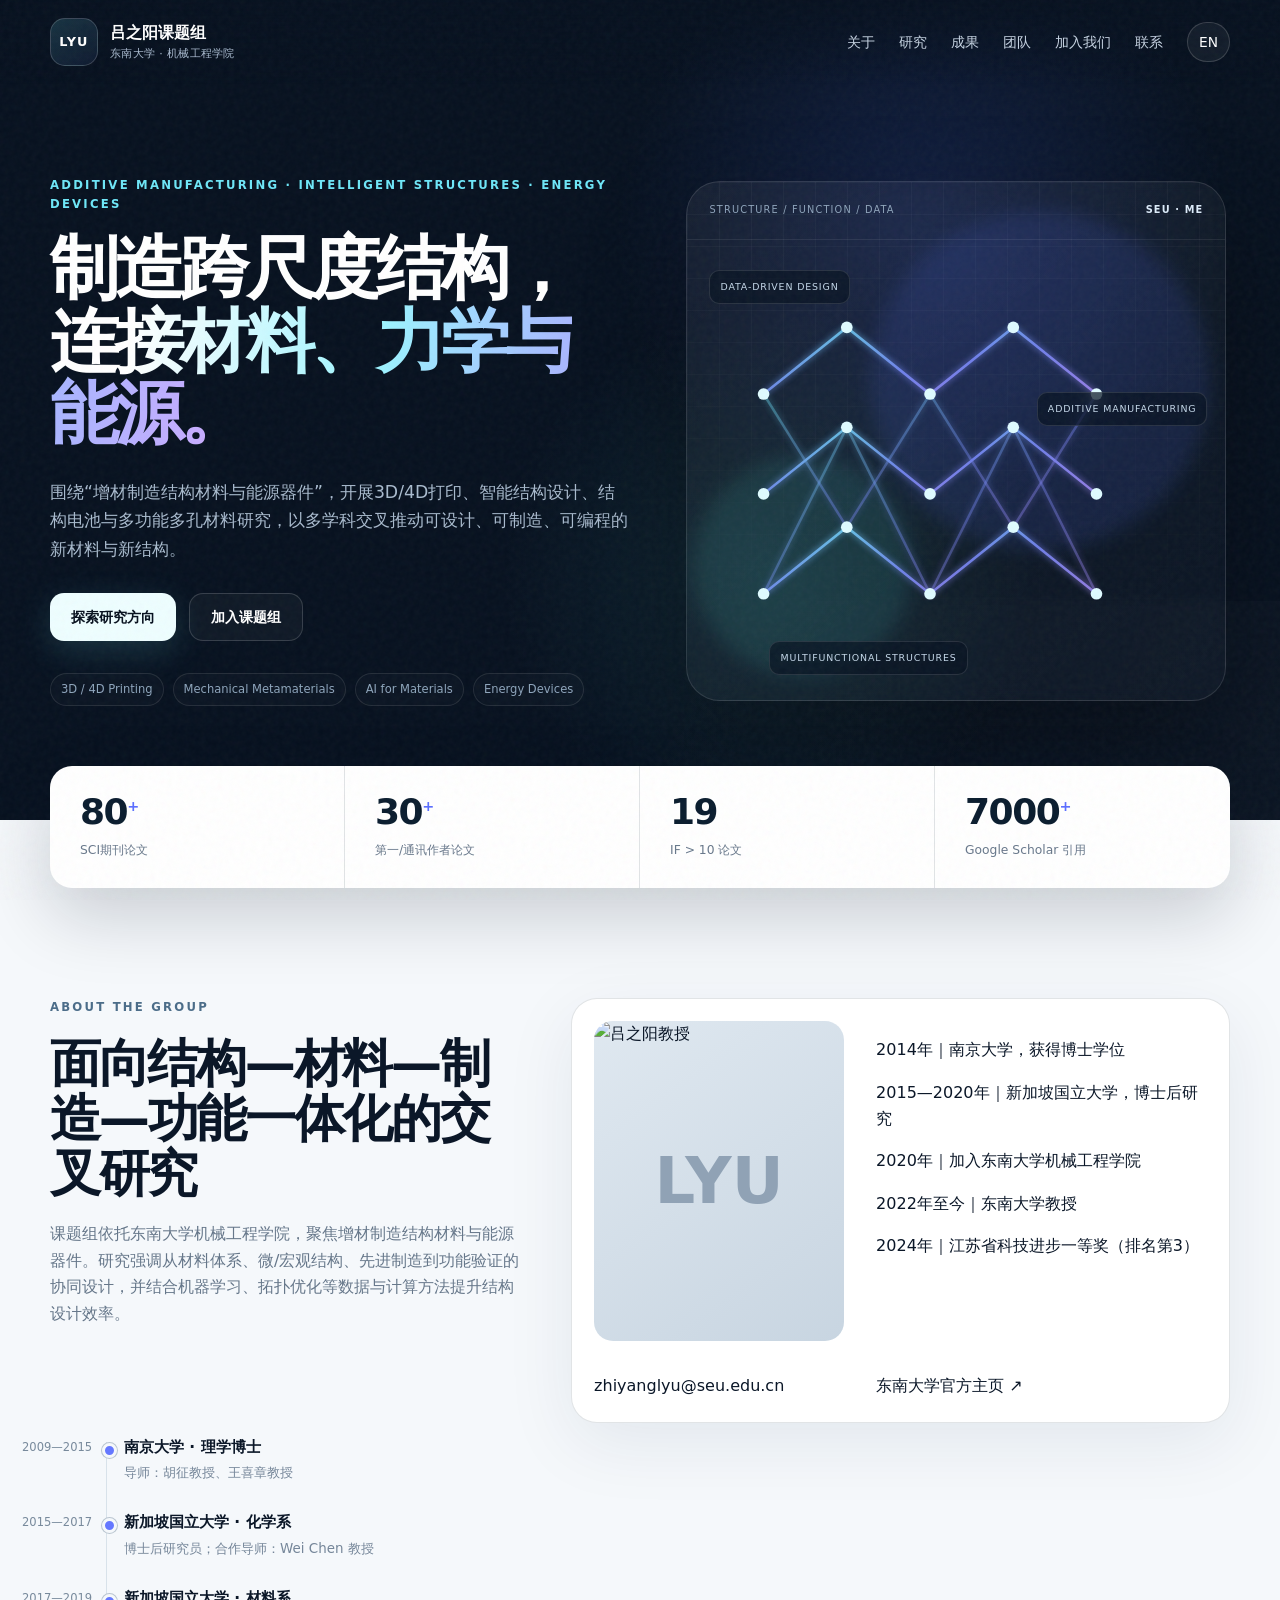
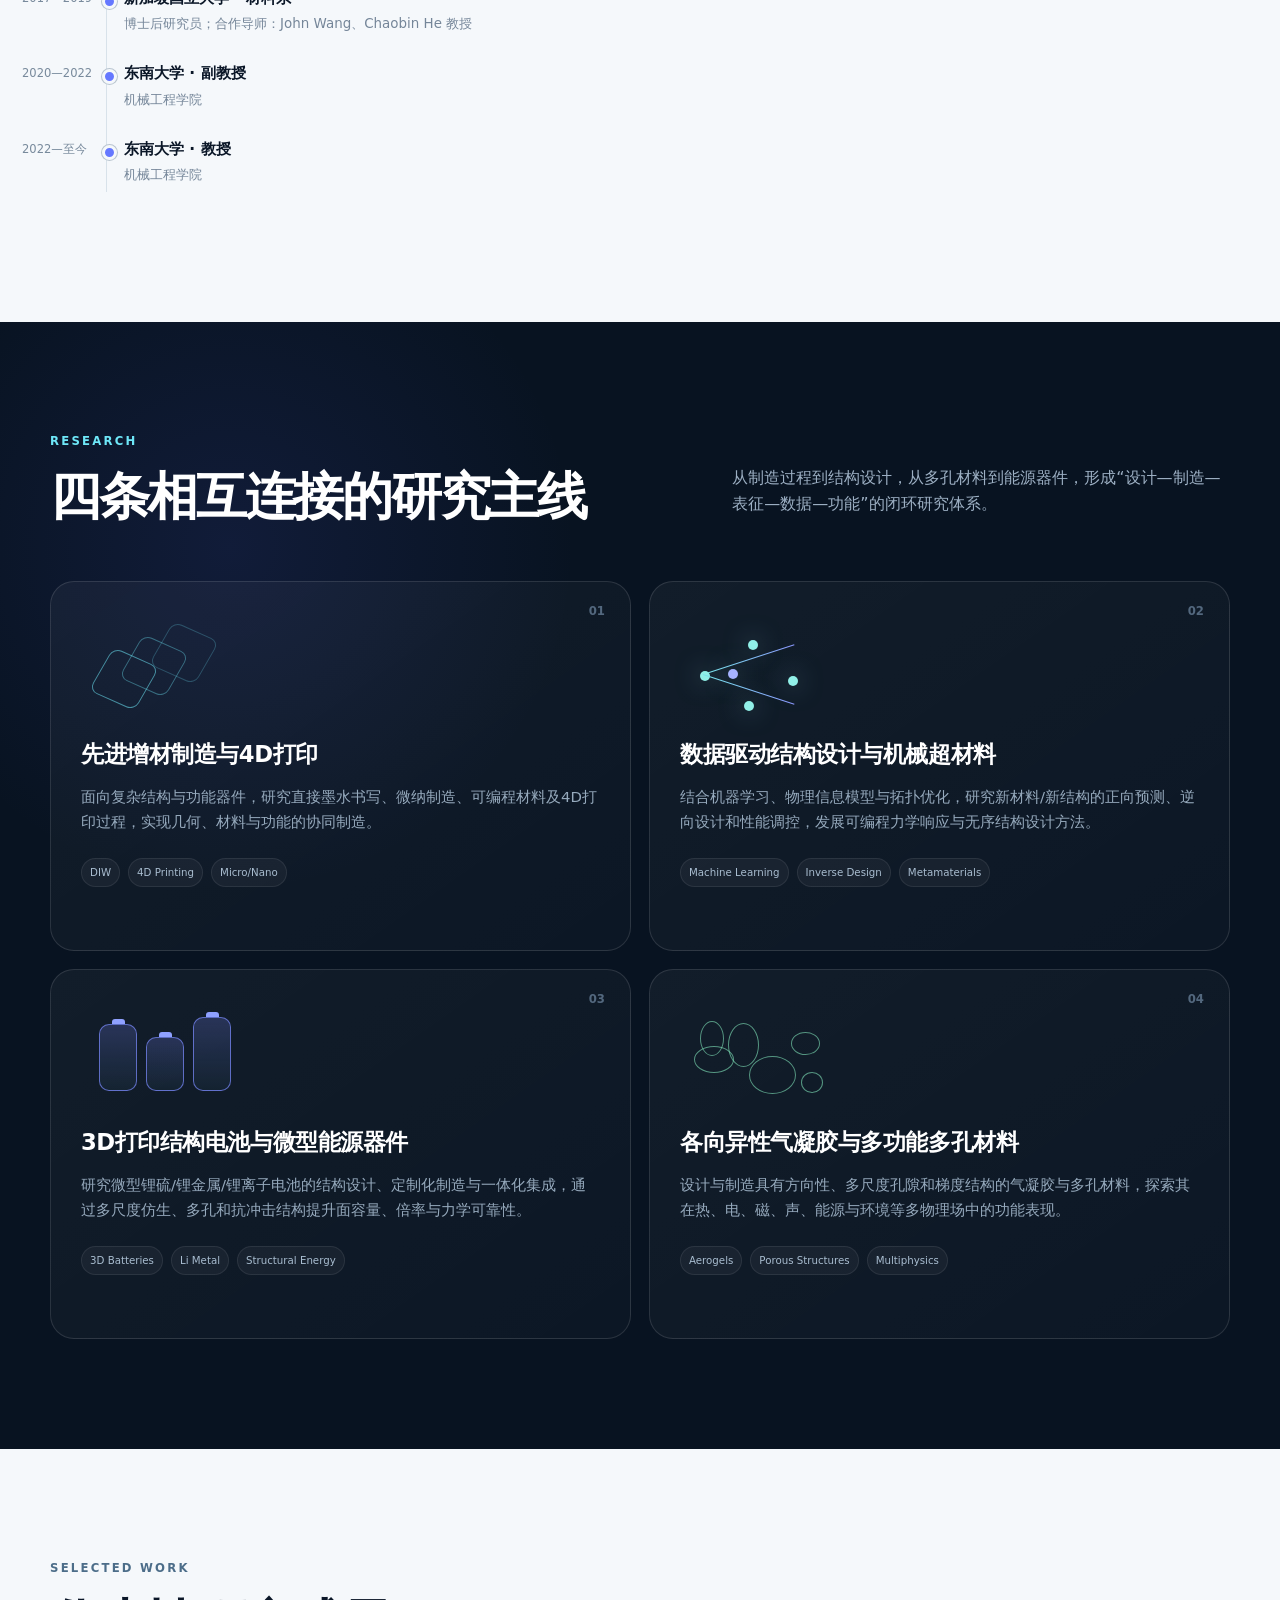
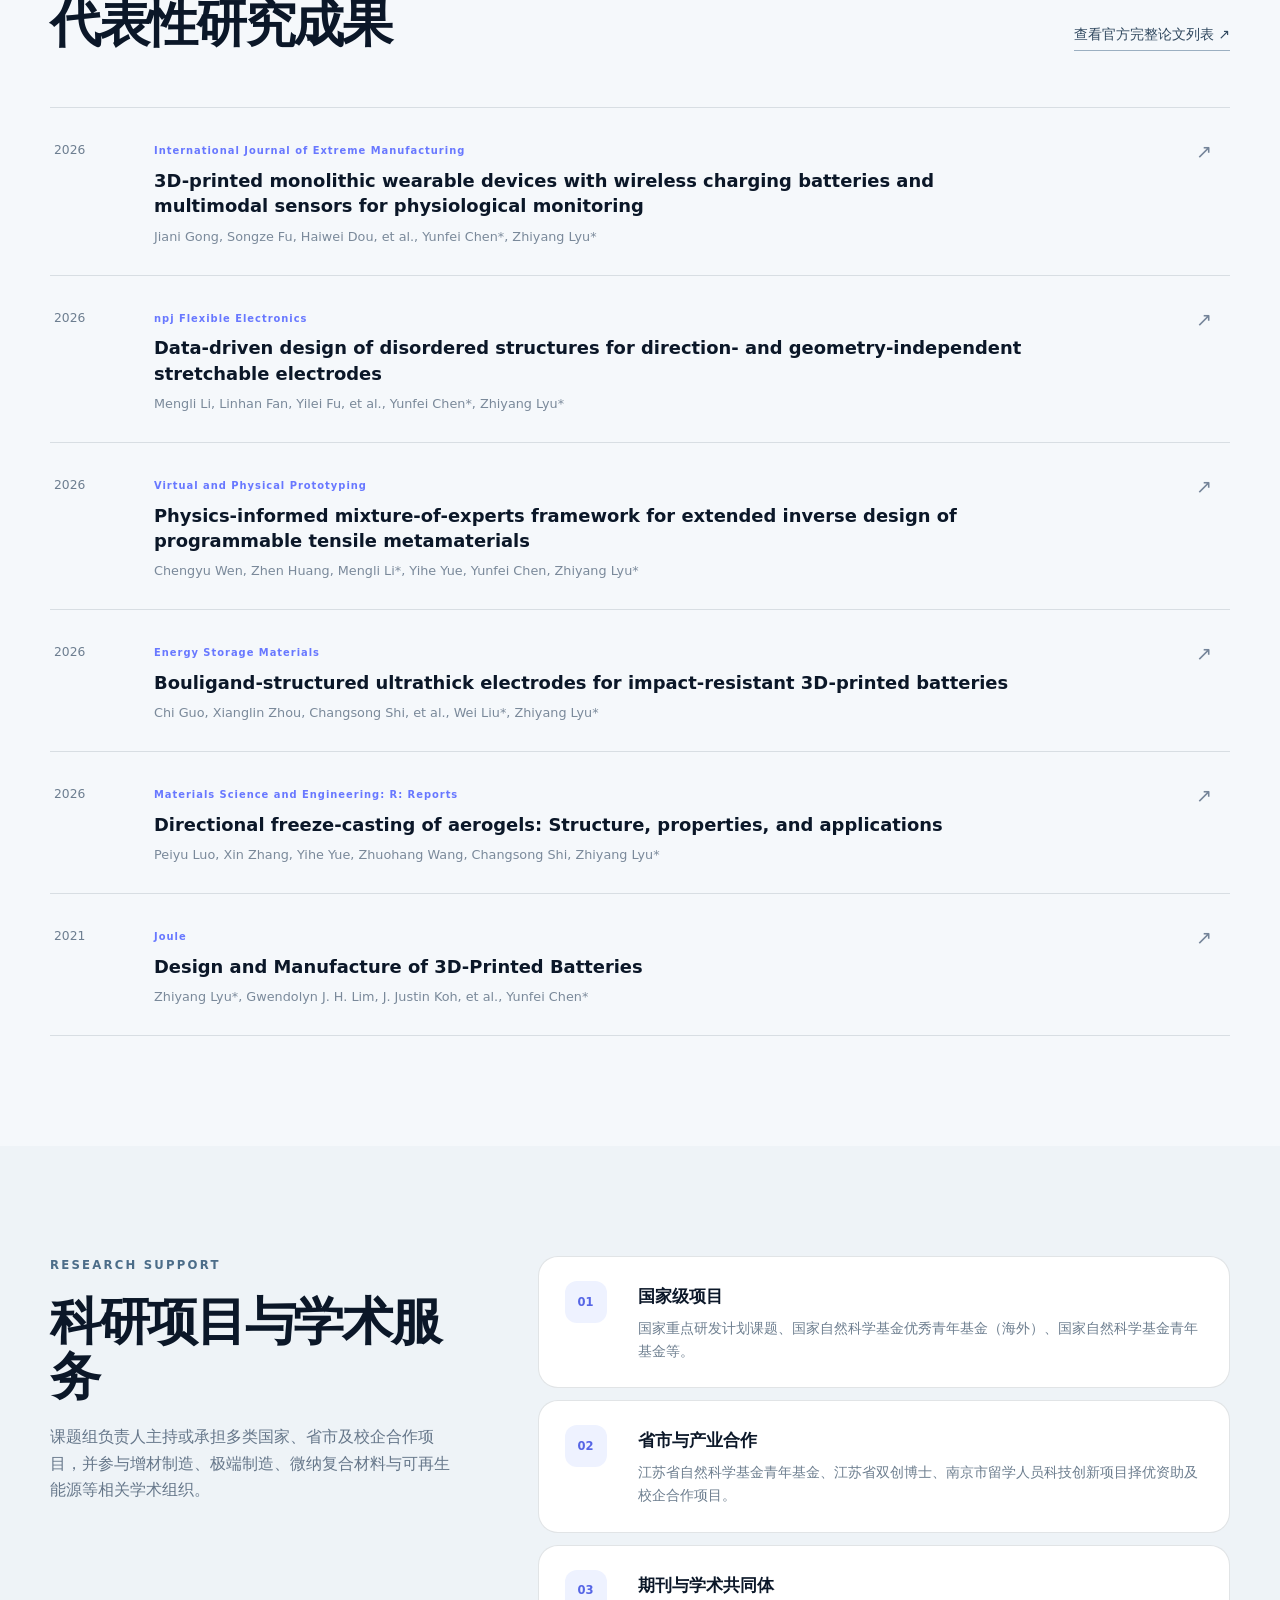
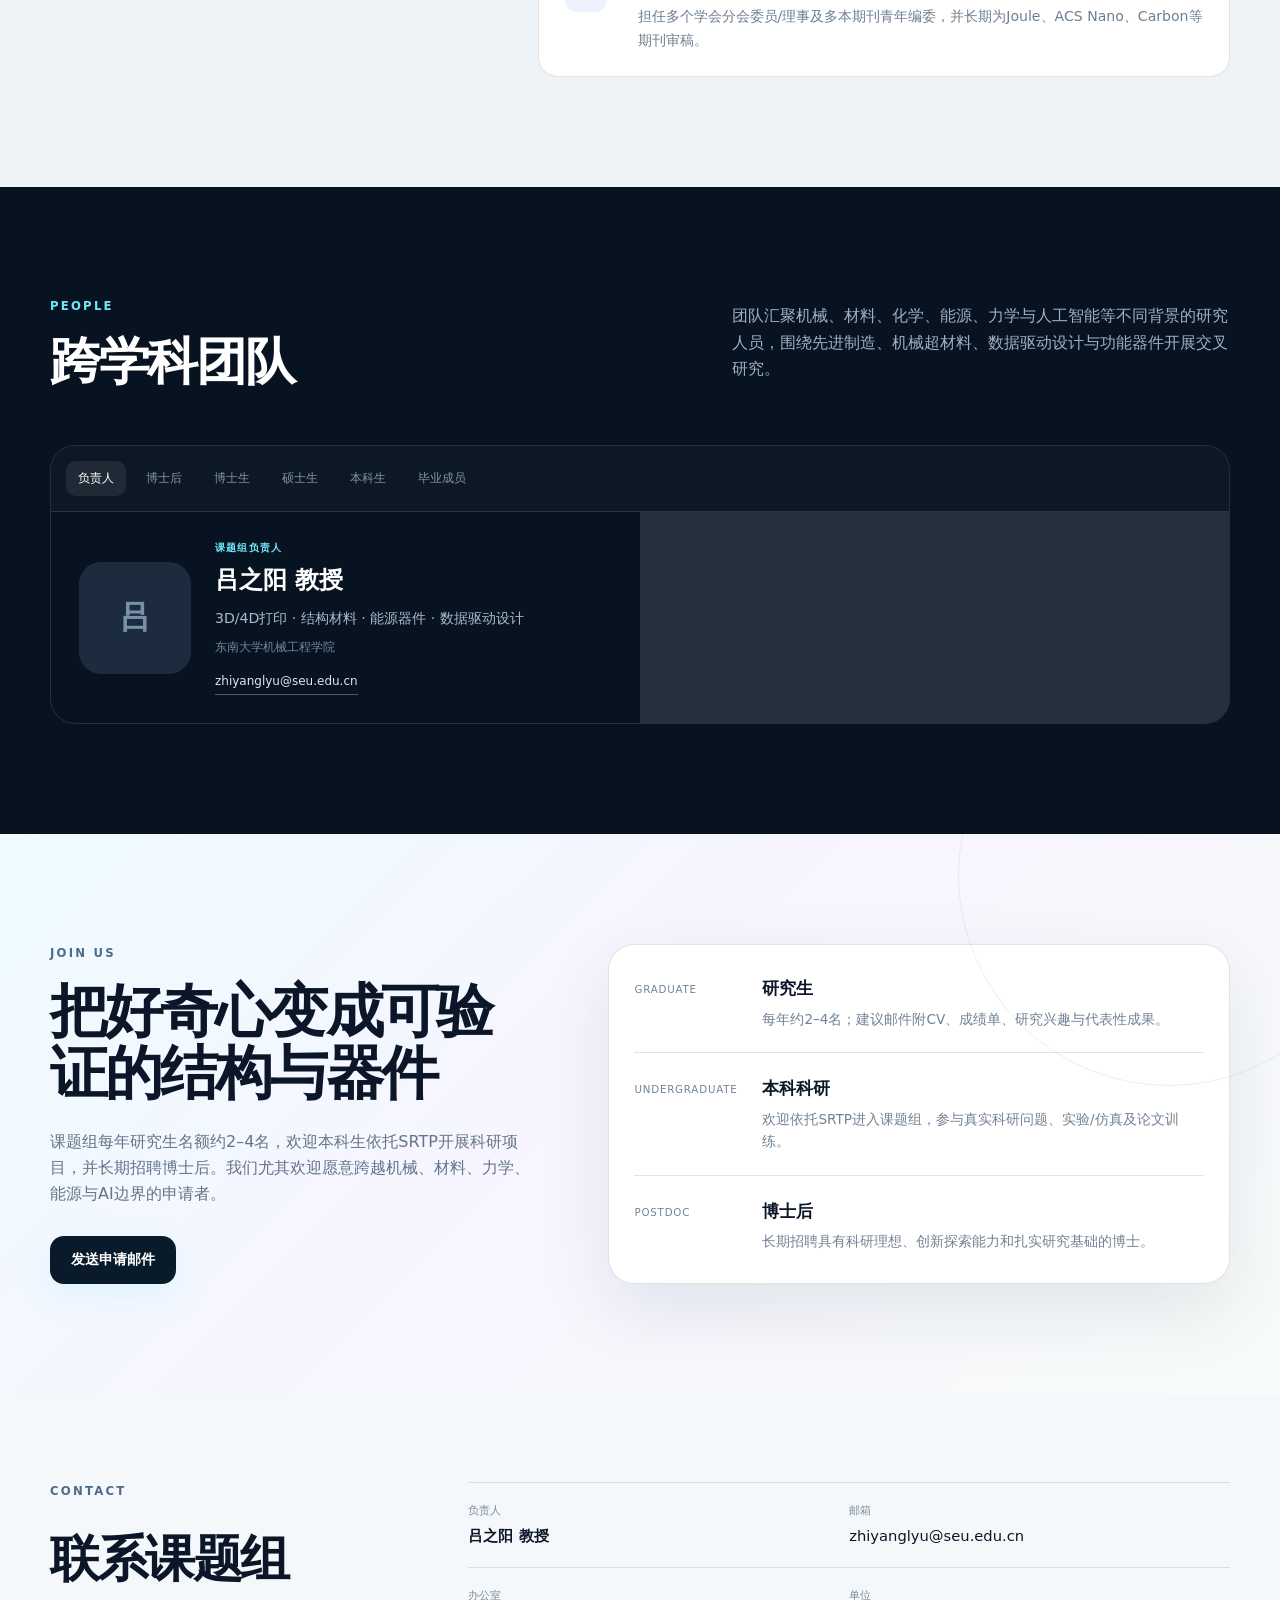
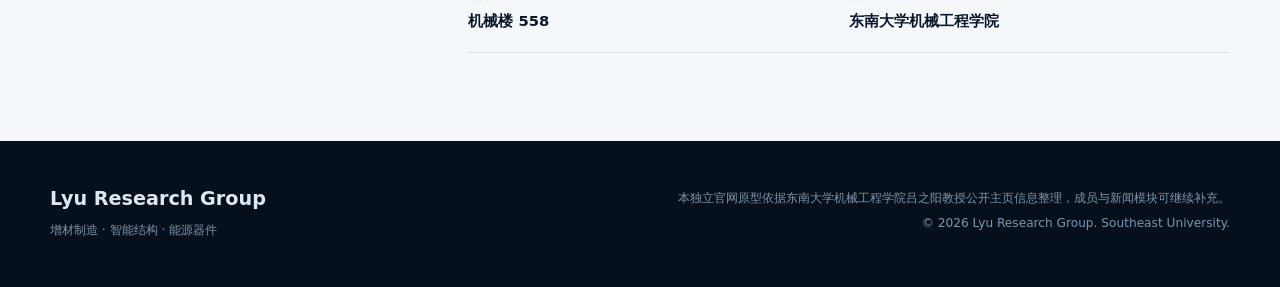
==== commit c4363ce1: "Update index.html" ====
--- a/index.html
+++ b/index.html
@@ -110,12 +110,33 @@
             <img class="pi-photo" src="https://me.seu.edu.cn/_upload/article/images/42/de/14f5181f4744ba4e7e53b40e7daa/06c4f21f-17b6-4e7d-9d0a-0fb72f307fd7_s.jpg" alt="吕之阳教授" />
             <div class="pi-photo-fallback">LYU</div>
           </div>
-          <div class="pi-copy">
-            <span class="pill" data-zh="课题组负责人 / PI" data-en="Principal Investigator">课题组负责人 / PI</span>
-            <h3 data-zh="吕之阳 教授" data-en="Prof. Zhiyang Lyu">吕之阳 教授</h3>
-            <p class="pi-role" data-zh="东南大学青年首席教授 · 博士生导师 · 国家级青年人才计划入选者（2021）" data-en="Young Chief Professor · Ph.D. Supervisor · National-level Young Talent Program awardee (2021)">东南大学青年首席教授 · 博士生导师 · 国家级青年人才计划入选者（2021）</p>
-            <p data-zh="2014年于南京大学获得博士学位；2015—2020年在新加坡国立大学开展博士后研究；2020年加入东南大学机械工程学院，2022年至今任教授。2024年获江苏省科技进步一等奖（排名第3）。" data-en="He received his Ph.D. from Nanjing University in 2014 and conducted postdoctoral research at the National University of Singapore from 2015 to 2020. He joined Southeast University in 2020 and has served as Professor since 2022. He received the 2024 Jiangsu Provincial Science and Technology Progress First Prize (ranked 3rd).">2014年于南京大学获得博士学位；2015—2020年在新加坡国立大学开展博士后研究；2020年加入东南大学机械工程学院，2022年至今任教授。2024年获江苏省科技进步一等奖（排名第3）。</p>
-            <div class="pi-links">
+          <div class="pi-history">
+              <p data-zh="2014年｜南京大学，获得博士学位"
+                 data-en="2014 | Ph.D., Nanjing University">
+                2014年｜南京大学，获得博士学位
+              </p>
+            
+              <p data-zh="2015—2020年｜新加坡国立大学，博士后研究"
+                 data-en="2015–2020 | Postdoctoral Research, National University of Singapore">
+                2015—2020年｜新加坡国立大学，博士后研究
+              </p>
+            
+              <p data-zh="2020年｜加入东南大学机械工程学院"
+                 data-en="2020 | Joined the School of Mechanical Engineering, Southeast University">
+                2020年｜加入东南大学机械工程学院
+              </p>
+            
+              <p data-zh="2022年至今｜东南大学教授"
+                 data-en="2022–Present | Professor, Southeast University">
+                2022年至今｜东南大学教授
+              </p>
+            
+              <p data-zh="2024年｜江苏省科技进步一等奖（排名第3）"
+                 data-en="2024 | First Prize, Jiangsu Provincial Science and Technology Progress Award (Ranked 3rd)">
+                2024年｜江苏省科技进步一等奖（排名第3）
+              </p>
+            
+            </div>
               <a href="mailto:zhiyanglyu@seu.edu.cn">zhiyanglyu@seu.edu.cn</a>
               <a href="https://me.seu.edu.cn/lzy/list.htm" target="_blank" rel="noopener" data-zh="东南大学官方主页 ↗" data-en="Official SEU profile ↗">东南大学官方主页 ↗</a>
             </div>
@@ -192,7 +213,10 @@
         <div class="pub-list">
           <article class="pub-item reveal"><span class="pub-year">2026</span><div><span class="pub-type">International Journal of Extreme Manufacturing</span><h3>3D-printed monolithic wearable devices with wireless charging batteries and multimodal sensors for physiological monitoring</h3><p>Jiani Gong, Songze Fu, Haiwei Dou, et al., Yunfei Chen*, Zhiyang Lyu*</p></div><span class="pub-arrow">↗</span></article>
           <article class="pub-item reveal"><span class="pub-year">2026</span><div><span class="pub-type">npj Flexible Electronics</span><h3>Data-driven design of disordered structures for direction- and geometry-independent stretchable electrodes</h3><p>Mengli Li, Linhan Fan, Yilei Fu, et al., Yunfei Chen*, Zhiyang Lyu*</p></div><span class="pub-arrow">↗</span></article>
-          <article class="pub-item reveal"><span class="pub-year">2026</span><div><span class="pub-type">Virtual and Physical Prototyping</span><h3>Physics-informed mixture-of-experts framework for extended inverse design of programmable tensile metamaterials</h3><p>Chengyu Wen, Zhen Huang, Mengli Li*, Yihe Yue, Yunfei Chen, Zhiyang Lyu*</p></div><span class="pub-arrow">↗</span></article>
+          <a class="pub-item reveal"
+   href="https://scholar.google.com/scholar?q=%22Physics-informed+mixture-of-experts+framework+for+extended+inverse+design+of+programmable+tensile+metamaterials%22"
+   target="_blank"
+   rel="noopener"><span class="pub-year">2026</span><div><span class="pub-type">Virtual and Physical Prototyping</span><h3>Physics-informed mixture-of-experts framework for extended inverse design of programmable tensile metamaterials</h3><p>Chengyu Wen, Zhen Huang, Mengli Li*, Yihe Yue, Yunfei Chen, Zhiyang Lyu*</p></div><span class="pub-arrow">↗</span></a>
           <article class="pub-item reveal"><span class="pub-year">2026</span><div><span class="pub-type">Energy Storage Materials</span><h3>Bouligand-structured ultrathick electrodes for impact-resistant 3D-printed batteries</h3><p>Chi Guo, Xianglin Zhou, Changsong Shi, et al., Wei Liu*, Zhiyang Lyu*</p></div><span class="pub-arrow">↗</span></article>
           <article class="pub-item reveal"><span class="pub-year">2026</span><div><span class="pub-type">Materials Science and Engineering: R: Reports</span><h3>Directional freeze-casting of aerogels: Structure, properties, and applications</h3><p>Peiyu Luo, Xin Zhang, Yihe Yue, Zhuohang Wang, Changsong Shi, Zhiyang Lyu*</p></div><span class="pub-arrow">↗</span></article>
           <article class="pub-item reveal"><span class="pub-year">2021</span><div><span class="pub-type">Joule</span><h3>Design and Manufacture of 3D-Printed Batteries</h3><p>Zhiyang Lyu*, Gwendolyn J. H. Lim, J. Justin Koh, et al., Yunfei Chen*</p></div><span class="pub-arrow">↗</span></article>
--- a/styles.css
+++ b/styles.css
@@ -42,7 +42,7 @@
 .about-grid{display:grid;grid-template-columns:.84fr 1.16fr;gap:44px;align-items:start}.about-grid>.section-heading{position:sticky;top:125px}.pi-card{grid-column:2;display:grid;grid-template-columns:250px 1fr;gap:32px;background:#fff;border:1px solid var(--line);border-radius:var(--radius);padding:22px;box-shadow:0 20px 70px rgba(18,44,71,.08)}.pi-photo-wrap{position:relative;min-height:320px;background:linear-gradient(145deg,#dfe8f0,#c8d5e1);border-radius:19px;overflow:hidden}.pi-photo{width:100%;height:100%;object-fit:cover;position:relative;z-index:2}.pi-photo-fallback{position:absolute;inset:0;display:grid;place-items:center;font-size:4rem;font-weight:900;color:#90a2b5}.pi-copy{padding:9px 10px 10px 0}.pill{display:inline-block;border-radius:999px;background:#edf4fa;color:#36506b;font-size:.67rem;font-weight:800;padding:6px 9px;letter-spacing:.04em}.pi-copy h3{font-size:2rem;margin:14px 0 6px;letter-spacing:-.03em}.pi-role{color:#426178;font-weight:690;margin:0 0 18px}.pi-copy>p:last-of-type{color:#66778b}.pi-links{display:flex;gap:18px;flex-wrap:wrap;margin-top:24px;font-size:.84rem;font-weight:720}.pi-links a{border-bottom:1px solid #aab8c5;padding-bottom:2px}.timeline{grid-column:2;position:relative;margin:12px 0 0 22px}.timeline-line{position:absolute;left:84px;top:7px;bottom:20px;width:1px;background:#d8e2ea}.timeline article{display:grid;grid-template-columns:74px 1fr;gap:28px;position:relative;padding:0 0 26px}.timeline article:after{content:"";position:absolute;width:9px;height:9px;border:3px solid var(--paper);background:#6578ff;border-radius:50%;left:80px;top:8px;box-shadow:0 0 0 1px #b9c5d0}.timeline time{font-size:.72rem;color:#788a9c;padding-top:3px}.timeline h4{margin:0;font-size:.96rem}.timeline p{margin:2px 0 0;color:#758699;font-size:.84rem}
 .research-section{background:radial-gradient(circle at 18% 20%,rgba(82,92,230,.12),transparent 25%),#081321}.research-grid{display:grid;grid-template-columns:repeat(2,1fr);gap:18px}.research-card{position:relative;min-height:370px;padding:30px;border:1px solid var(--line-dark);border-radius:24px;background:linear-gradient(145deg,rgba(255,255,255,.045),rgba(255,255,255,.018));overflow:hidden;transition:.25s}.research-card:hover{transform:translateY(-5px);border-color:rgba(126,224,182,.34);background:linear-gradient(145deg,rgba(255,255,255,.07),rgba(255,255,255,.025))}.research-index{position:absolute;right:25px;top:20px;color:#53687e;font-size:.73rem;font-weight:800}.research-icon{height:88px;margin:16px 0 20px;position:relative}.research-card h3{font-size:1.42rem;margin:0 0 12px;letter-spacing:-.02em}.research-card p{color:#96aabd;margin:0;max-width:560px;font-size:.93rem}.keywords{display:flex;gap:8px;flex-wrap:wrap;margin-top:24px}.keywords span{font-size:.64rem;color:#a9bdd0;background:rgba(255,255,255,.045);border:1px solid rgba(255,255,255,.08);padding:5px 8px;border-radius:999px}
 .icon-print span{position:absolute;width:50px;height:50px;border:1px solid rgba(110,231,248,.55);transform:rotate(30deg) skewY(-6deg);border-radius:9px}.icon-print span:nth-child(1){left:18px;top:26px}.icon-print span:nth-child(2){left:48px;top:13px;opacity:.7}.icon-print span:nth-child(3){left:78px;top:0;opacity:.45}.icon-ai i{position:absolute;width:10px;height:10px;background:#91f0e8;border-radius:50%;box-shadow:0 0 24px rgba(145,240,232,.55)}.icon-ai i:nth-child(1){left:20px;top:43px}.icon-ai i:nth-child(2){left:68px;top:12px}.icon-ai i:nth-child(3){left:108px;top:48px}.icon-ai i:nth-child(4){left:64px;top:73px}.icon-ai i:nth-child(5){left:48px;top:41px;background:#a6b3ff}.icon-ai:before,.icon-ai:after{content:"";position:absolute;height:1px;width:96px;left:23px;top:46px;background:linear-gradient(90deg,#78e6eb,#8b98ff);transform:rotate(-18deg);transform-origin:left}.icon-ai:after{transform:rotate(18deg)}.icon-energy b{position:absolute;width:38px;height:67px;border-radius:10px;border:1px solid rgba(124,140,255,.7);background:linear-gradient(180deg,rgba(124,140,255,.22),rgba(110,231,248,.04));top:8px}.icon-energy b:after{content:"";position:absolute;top:-6px;left:12px;width:13px;height:5px;border-radius:3px 3px 0 0;background:#8fa1ff}.icon-energy b:nth-child(1){left:18px}.icon-energy b:nth-child(2){left:65px;height:54px;top:21px}.icon-energy b:nth-child(3){left:112px;height:74px;top:1px}.icon-aero em{position:absolute;border:1px solid rgba(126,224,182,.62);border-radius:50%}.icon-aero em:nth-child(1){width:40px;height:27px;left:14px;top:30px}.icon-aero em:nth-child(2){width:31px;height:44px;left:48px;top:7px}.icon-aero em:nth-child(3){width:47px;height:38px;left:69px;top:40px}.icon-aero em:nth-child(4){width:29px;height:23px;left:111px;top:16px}.icon-aero em:nth-child(5){width:24px;height:35px;left:20px;top:5px}.icon-aero em:nth-child(6){width:22px;height:21px;left:121px;top:56px}
-.pub-list{border-top:1px solid var(--line)}.pub-item{display:grid;grid-template-columns:80px 1fr 30px;gap:20px;padding:28px 4px;border-bottom:1px solid var(--line);align-items:start;transition:.2s}.pub-item:hover{padding-left:14px;background:rgba(255,255,255,.55)}.pub-year{font-size:.77rem;color:#6d7e90;padding-top:4px}.pub-type{font-size:.62rem;font-weight:800;color:#6878ff;letter-spacing:.1em}.pub-item h3{font-size:1.12rem;line-height:1.42;margin:5px 0 7px;max-width:890px}.pub-item p{margin:0;color:#7a899a;font-size:.8rem}.pub-arrow{font-size:1.2rem;color:#748499}
+.pub-list{border-top:1px solid var(--line)}.pub-item{display:grid;grid-template-columns:80px 1fr 30px;gap:20px;padding:28px 4px;border-bottom:1px solid var(--line);align-items:start;transition:.2s; color:inherit;text-decoration:none;}.pub-item:hover{padding-left:14px;background:rgba(255,255,255,.55)}.pub-year{font-size:.77rem;color:#6d7e90;padding-top:4px}.pub-type{font-size:.62rem;font-weight:800;color:#6878ff;letter-spacing:.1em}.pub-item h3{font-size:1.12rem;line-height:1.42;margin:5px 0 7px;max-width:890px}.pub-item p{margin:0;color:#7a899a;font-size:.8rem}.pub-arrow{font-size:1.2rem;color:#748499}
 .funding-section{background:#eef3f7}.funding-grid{display:grid;grid-template-columns:.75fr 1.25fr;gap:72px;align-items:start}.funding-grid>.section-heading{position:sticky;top:125px}.funding-cards{display:grid;gap:12px}.funding-cards article{display:grid;grid-template-columns:55px 1fr;gap:18px;padding:24px 26px;border-radius:20px;background:#fff;border:1px solid var(--line)}.funding-cards span{display:grid;place-items:center;width:42px;height:42px;border-radius:12px;background:#eef2ff;color:#5666e6;font-size:.72rem;font-weight:850}.funding-cards h3{margin:2px 0 6px;font-size:1.05rem}.funding-cards p{margin:0;color:#6d7e8f;font-size:.88rem}
 .people-section{background:#081321}.people-placeholder{border:1px solid var(--line-dark);border-radius:25px;overflow:hidden}.people-rail{display:flex;gap:8px;flex-wrap:wrap;padding:15px;border-bottom:1px solid var(--line-dark);background:rgba(255,255,255,.02)}.people-tab{appearance:none;border:0;background:transparent;font:inherit;cursor:pointer;font-size:.72rem;color:#8195aa;padding:8px 12px;border-radius:10px;transition:.2s}.people-tab:hover{color:#dce8f4;background:rgba(255,255,255,.045)}.people-tab.active{background:rgba(255,255,255,.08);color:#fff}.member-list{display:grid;grid-template-columns:repeat(2,minmax(0,1fr));gap:1px;background:var(--line-dark)}.member-card{display:flex;gap:24px;align-items:center;padding:28px;background:#081321;min-height:190px}.member-avatar{position:relative;width:112px;height:112px;border-radius:22px;overflow:hidden;background:#1c2b3d;flex:0 0 auto}.member-avatar img{width:100%;height:100%;object-fit:cover;position:relative;z-index:2}.member-avatar-fallback{position:absolute;inset:0;display:grid;place-items:center;font-size:2rem;font-weight:850;color:#7991a8}.member-copy{min-width:0}.member-role{font-size:.62rem;color:var(--cyan);letter-spacing:.12em;font-weight:800;margin:0 0 4px}.member-card h3{font-size:1.5rem;margin:3px 0 7px}.member-interests{color:#a9bbcc;margin:0 0 8px;font-size:.88rem;line-height:1.65}.member-meta{color:#71869a;margin:0 0 10px;font-size:.76rem;line-height:1.55}.member-email{display:inline-block;color:#d8e7f4;font-size:.75rem;border-bottom:1px solid rgba(216,231,244,.35);padding-bottom:2px}.member-empty{grid-column:1/-1;background:#081321;color:#71869a;text-align:center;padding:46px 24px;font-size:.88rem}
 .join-section{background:linear-gradient(135deg,#eefbff 0%,#f7f5ff 46%,#f7fbf9 100%);position:relative;overflow:hidden}.join-section:before{content:"";position:absolute;width:420px;height:420px;border:1px solid rgba(83,104,232,.12);border-radius:50%;right:-100px;top:-170px}.join-grid{display:grid;grid-template-columns:.88fr 1.12fr;gap:70px;align-items:start}.join-copy h2{font-size:clamp(2.4rem,4.5vw,4.2rem);line-height:1.07;letter-spacing:-.05em;margin:0 0 24px}.join-copy>p:not(.eyebrow){color:#647589;margin-bottom:28px}.join-copy .btn-primary{background:#091a2b;color:#fff}.join-panel{background:#fff;border:1px solid var(--line);border-radius:var(--radius);padding:8px 25px;box-shadow:0 26px 70px rgba(33,54,76,.1)}.join-panel article{display:grid;grid-template-columns:110px 1fr;column-gap:18px;padding:22px 0;border-bottom:1px solid var(--line)}.join-panel article:last-child{border-bottom:0}.join-panel span{font-size:.64rem;color:#738499;text-transform:uppercase;letter-spacing:.08em;padding-top:6px}.join-panel h3{font-size:1.05rem;margin:0 0 5px}.join-panel p{grid-column:2;margin:0;color:#728295;font-size:.85rem}
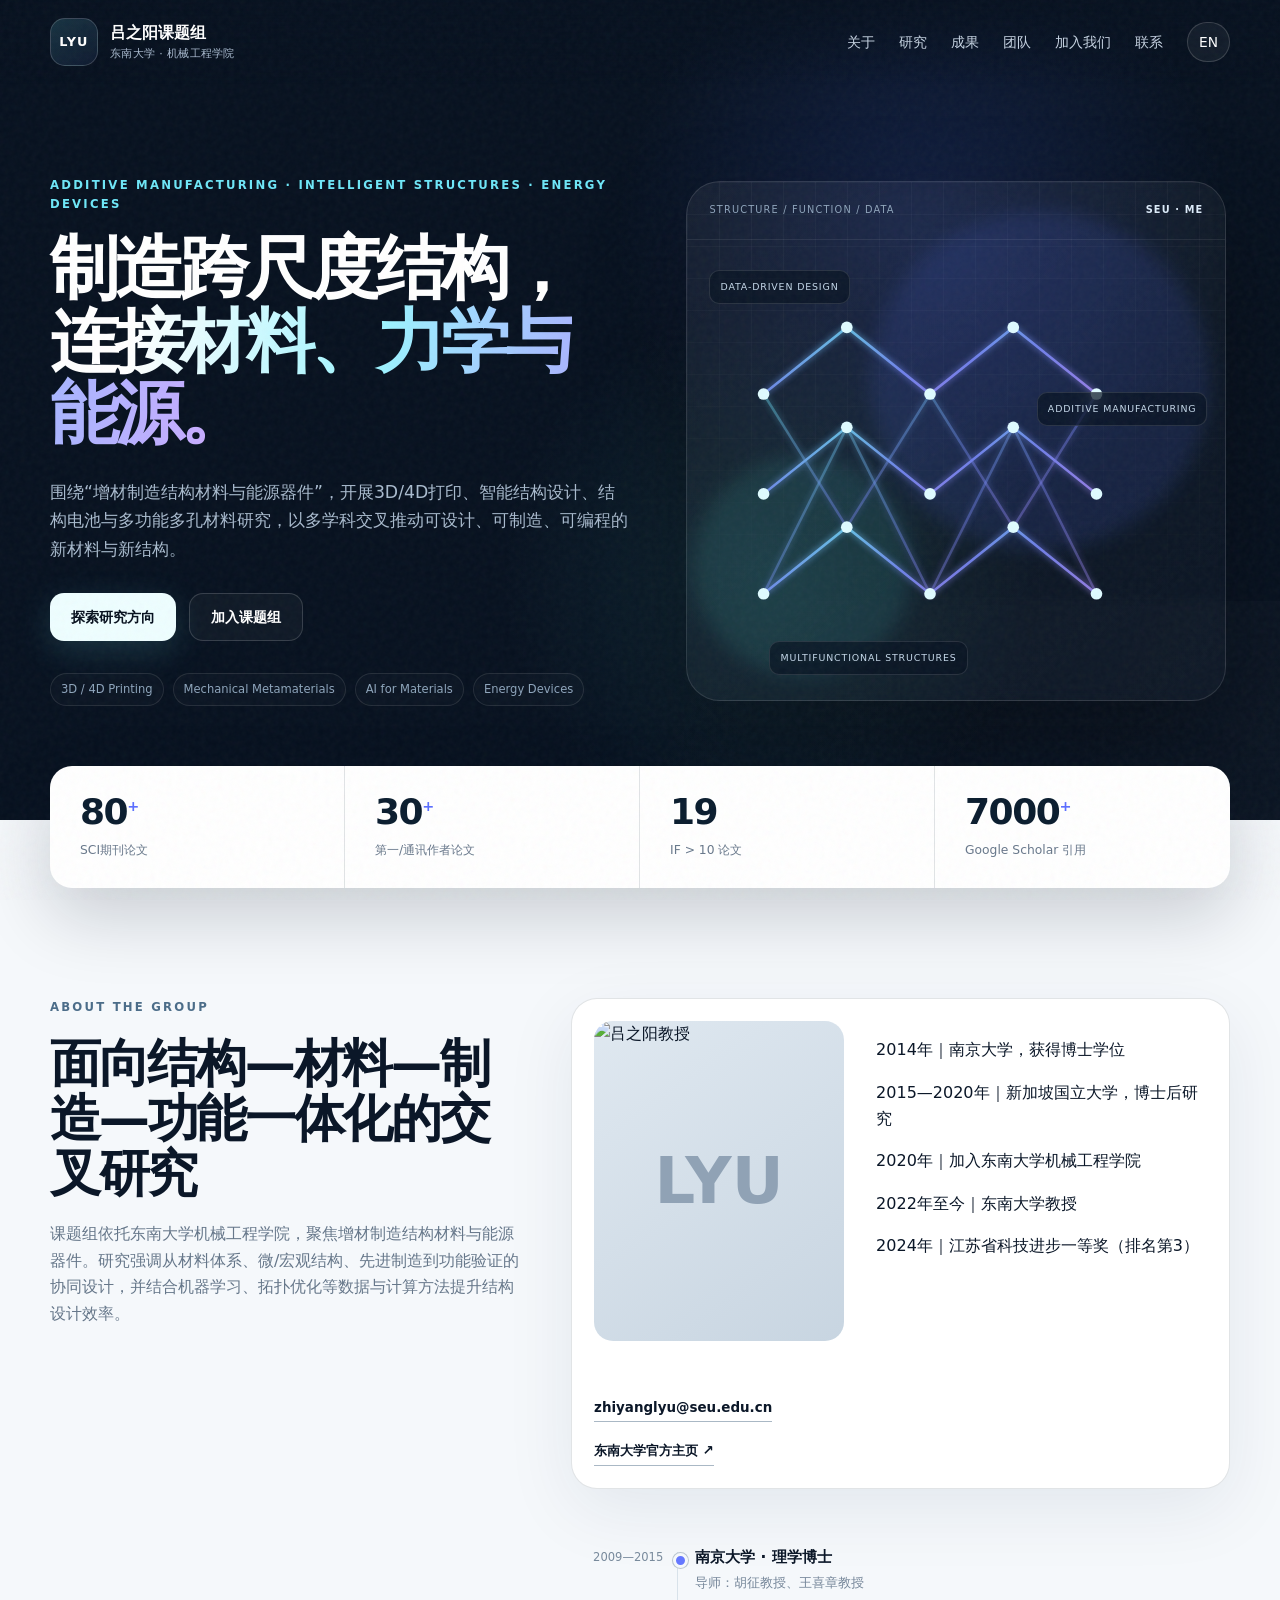
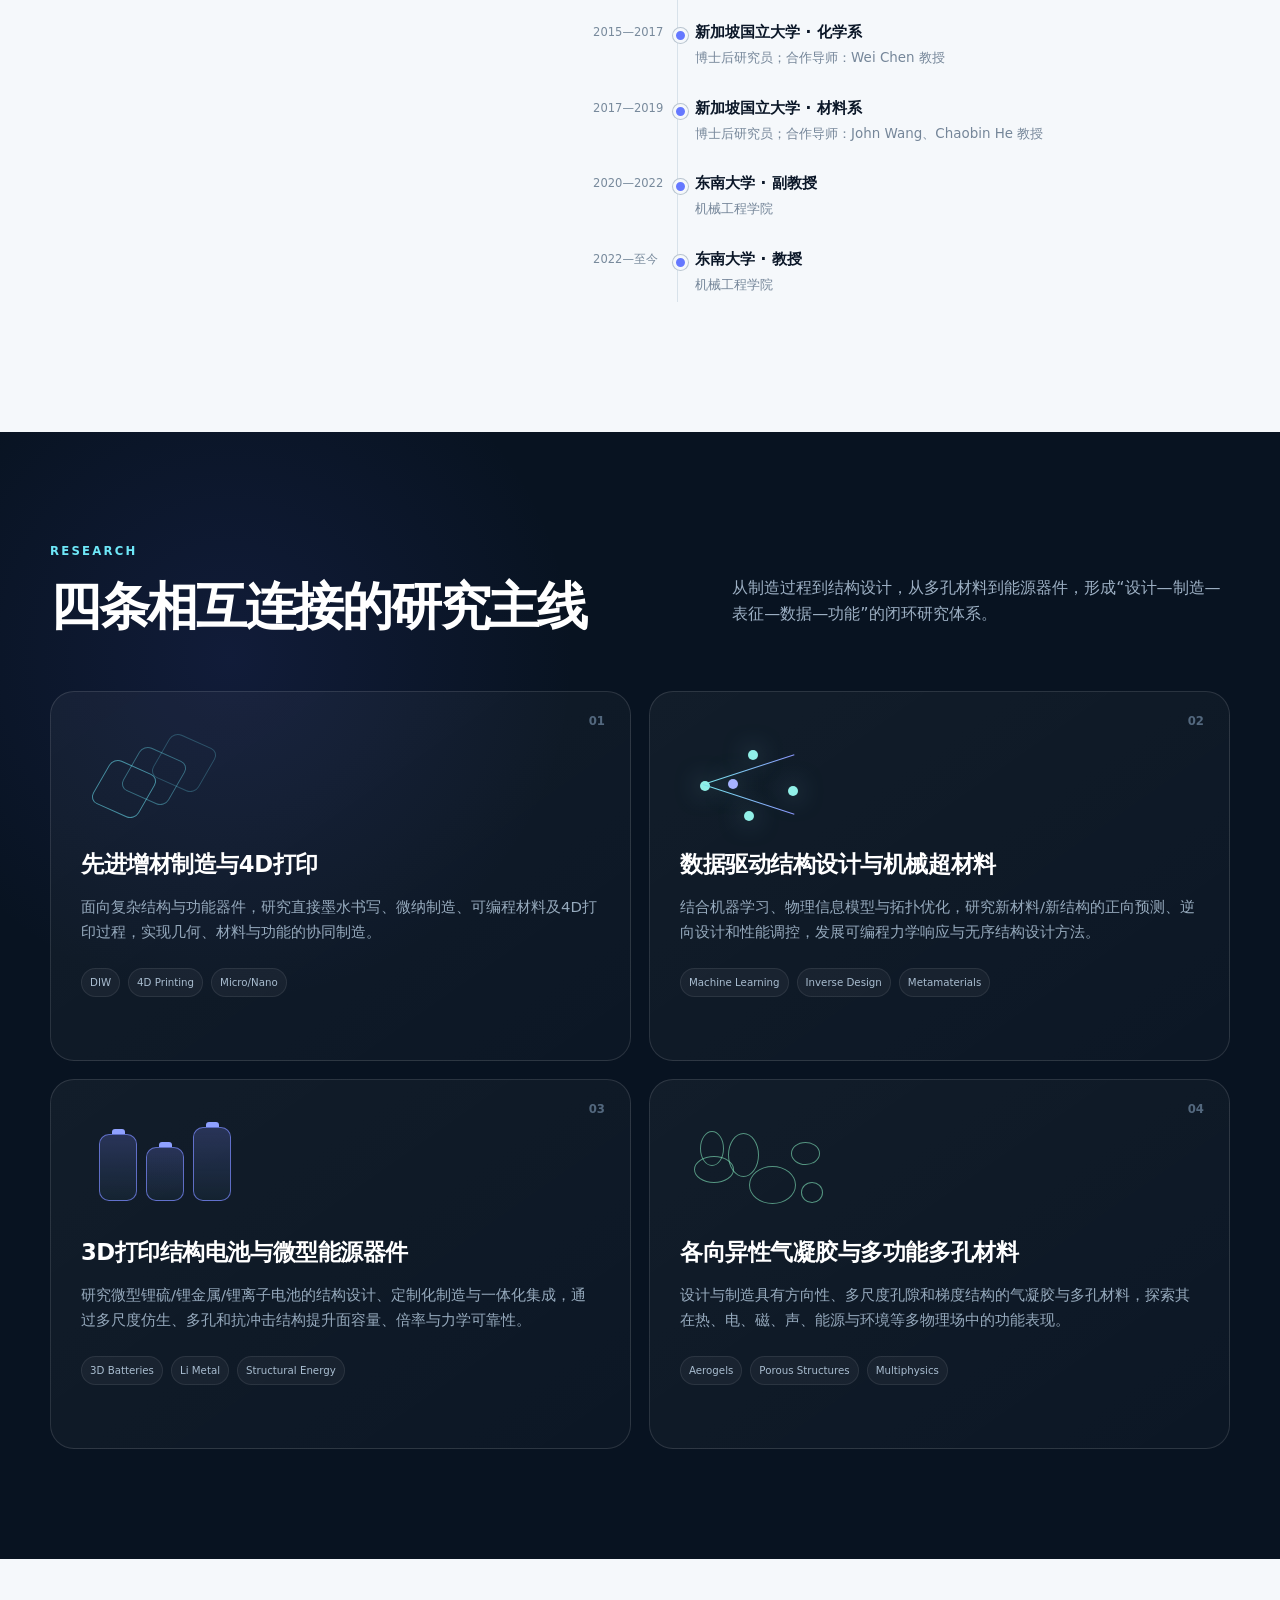
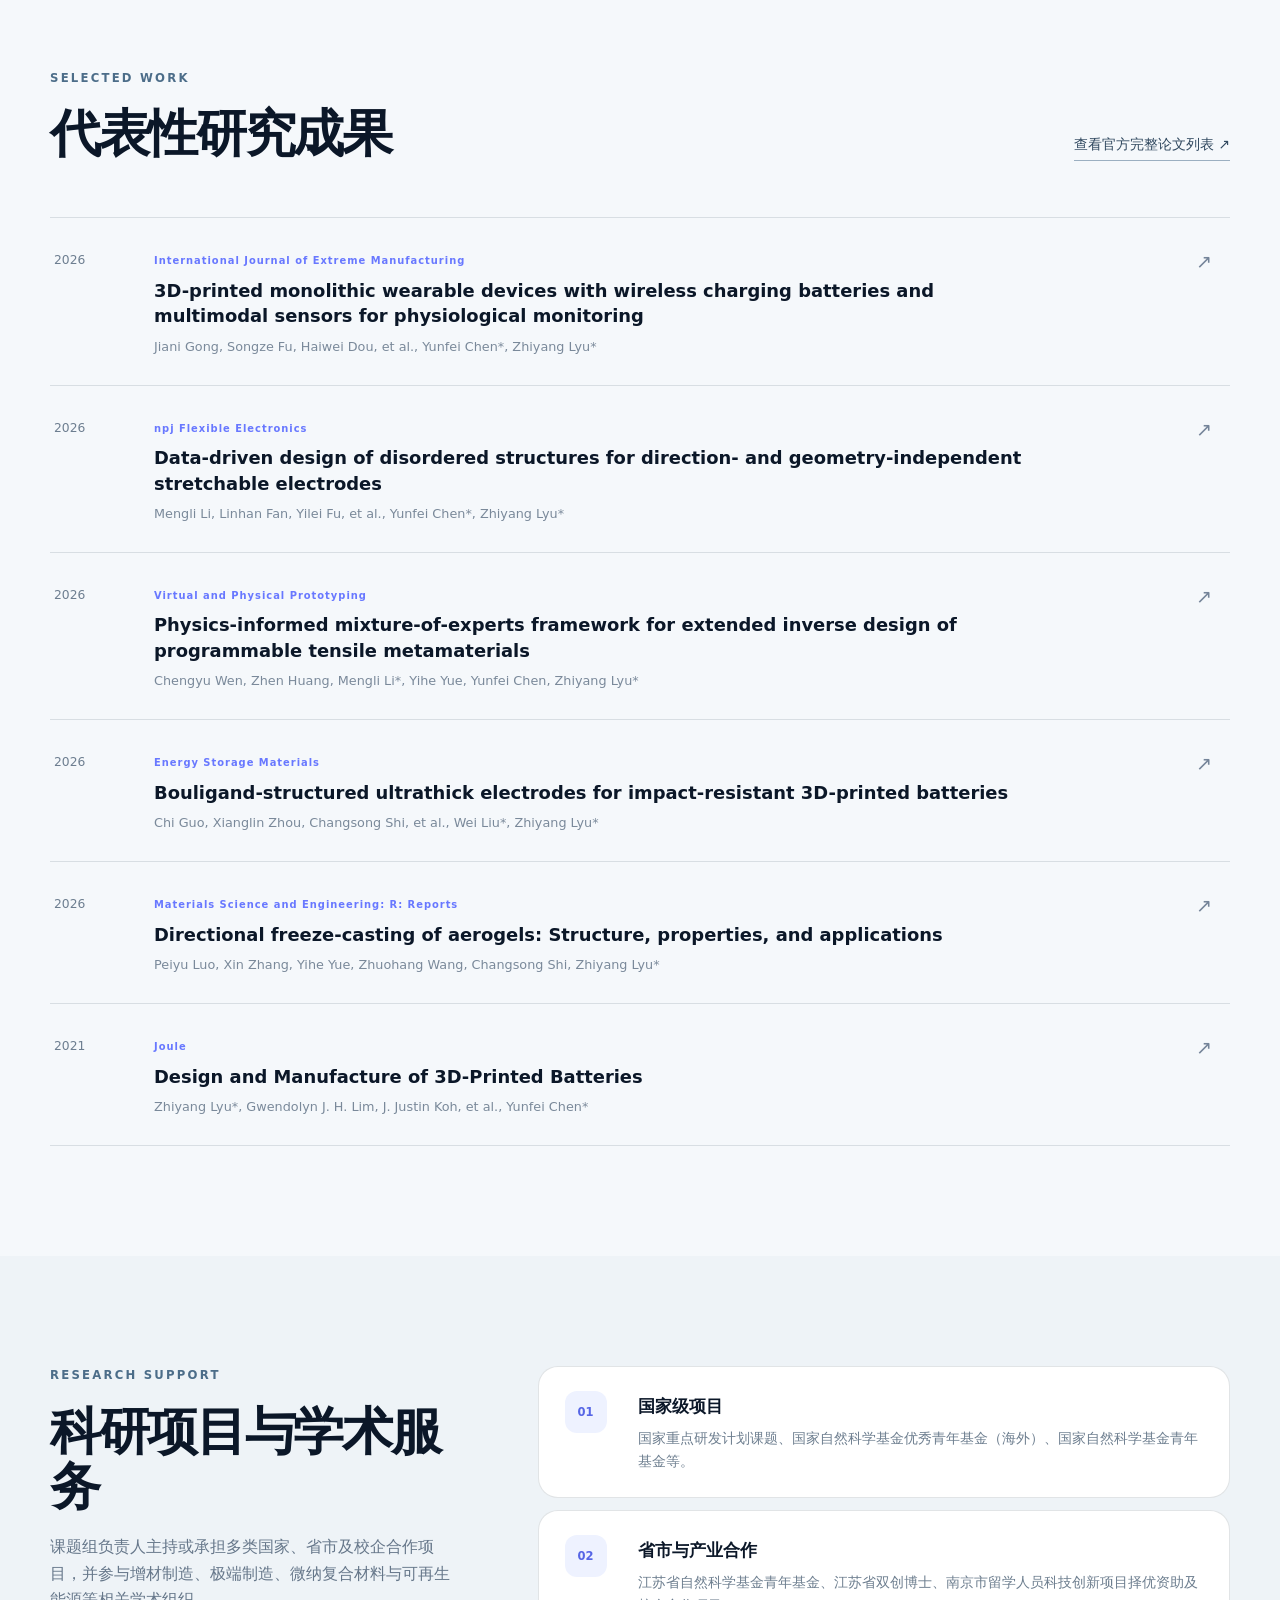
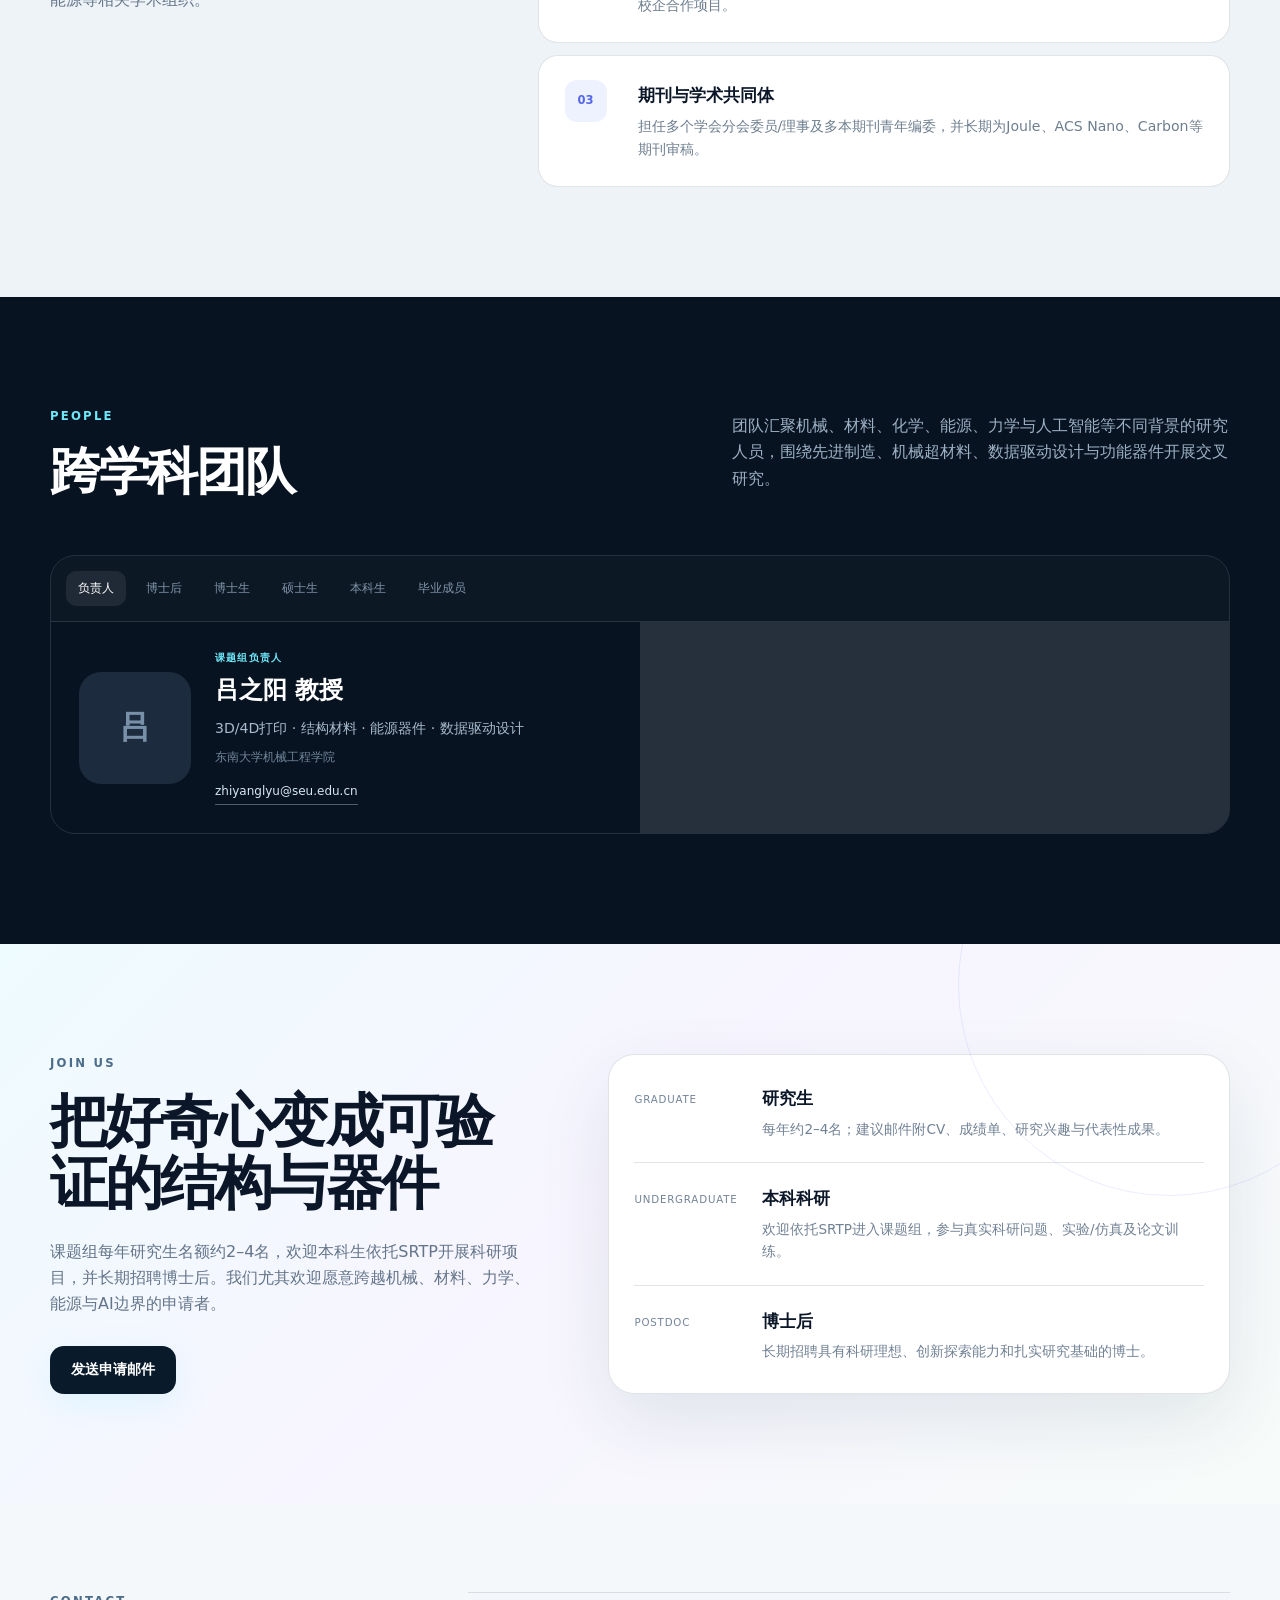
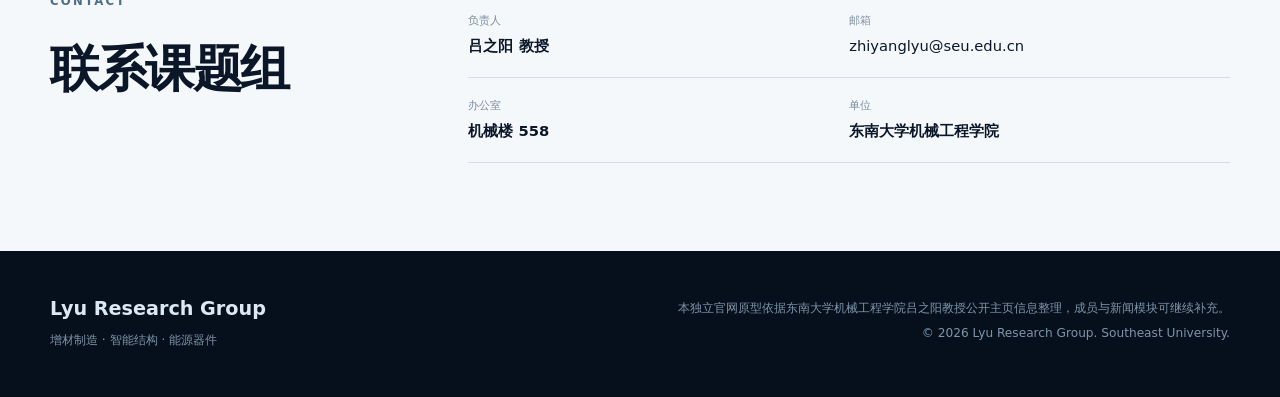
==== commit 1d43b22a: "Update index.html" ====
--- a/index.html
+++ b/index.html
@@ -137,13 +137,24 @@
               </p>
             
             </div>
-              <a href="mailto:zhiyanglyu@seu.edu.cn">zhiyanglyu@seu.edu.cn</a>
-              <a href="https://me.seu.edu.cn/lzy/list.htm" target="_blank" rel="noopener" data-zh="东南大学官方主页 ↗" data-en="Official SEU profile ↗">东南大学官方主页 ↗</a>
-            </div>
-          </div>
-        </div>
-
-        <div class="timeline reveal">
+
+                  <div class="pi-links">
+                    <a href="mailto:zhiyanglyu@seu.edu.cn">
+                      zhiyanglyu@seu.edu.cn
+                    </a>
+                  
+                    <a href="https://me.seu.edu.cn/lzy/list.htm"
+                       target="_blank"
+                       rel="noopener"
+                       data-zh="东南大学官方主页 ↗"
+                       data-en="Official SEU profile ↗">
+                      东南大学官方主页 ↗
+                    </a>
+                  </div>
+                  
+                  </div>
+                  
+                  <div class="timeline reveal">
           <div class="timeline-line"></div>
           <article><time>2009—2015</time><div><h4 data-zh="南京大学 · 理学博士" data-en="Nanjing University · Ph.D.">南京大学 · 理学博士</h4><p data-zh="导师：胡征教授、王喜章教授" data-en="Supervisors: Prof. Zheng Hu, Prof. Xizhang Wang">导师：胡征教授、王喜章教授</p></div></article>
           <article><time>2015—2017</time><div><h4 data-zh="新加坡国立大学 · 化学系" data-en="National University of Singapore · Chemistry">新加坡国立大学 · 化学系</h4><p data-zh="博士后研究员；合作导师：Wei Chen 教授" data-en="Postdoctoral Research Fellow; PI: Prof. Wei Chen">博士后研究员；合作导师：Wei Chen 教授</p></div></article>
--- a/styles.css
+++ b/styles.css
@@ -39,7 +39,31 @@
 .hero-visual{position:relative;min-height:540px;display:flex;align-items:center;justify-content:center}.orb{position:absolute;border-radius:50%;filter:blur(8px)}.orb-a{width:340px;height:340px;background:rgba(80,112,255,.13);right:20px;top:40px}.orb-b{width:220px;height:220px;background:rgba(76,228,220,.10);left:10px;bottom:35px}.lattice-card{position:relative;width:min(100%,540px);aspect-ratio:1.04;border:1px solid rgba(255,255,255,.12);background:linear-gradient(145deg,rgba(255,255,255,.055),rgba(255,255,255,.018));box-shadow:0 40px 100px rgba(0,0,0,.3);border-radius:34px;overflow:hidden;backdrop-filter:blur(6px)}.lattice-card:before{content:"";position:absolute;inset:0;background-image:linear-gradient(rgba(255,255,255,.035) 1px,transparent 1px),linear-gradient(90deg,rgba(255,255,255,.035) 1px,transparent 1px);background-size:32px 32px;mask-image:linear-gradient(to bottom,black,transparent)}.lattice-topline{display:flex;justify-content:space-between;padding:20px 22px;color:#8fa4bb;font-size:.61rem;letter-spacing:.12em;border-bottom:1px solid rgba(255,255,255,.08)}.lattice-topline b{color:#ddecfa}.lattice{position:absolute;inset:54px 12px 14px 10px;width:calc(100% - 22px);height:calc(100% - 68px)}.visual-label{position:absolute;border:1px solid rgba(255,255,255,.12);background:rgba(8,19,34,.72);backdrop-filter:blur(8px);padding:8px 10px;border-radius:10px;font-size:.59rem;color:#c7daeb;letter-spacing:.09em}.label-a{left:22px;top:88px}.label-b{right:18px;top:210px}.label-c{left:82px;bottom:25px}
 .stats-wrap{position:relative;margin-top:-54px;z-index:5}.stats{display:grid;grid-template-columns:repeat(4,1fr);border-radius:22px;background:#fff;box-shadow:var(--shadow);overflow:hidden}.stats article{padding:28px 30px;border-right:1px solid var(--line);display:flex;flex-direction:column;gap:2px}.stats article:last-child{border-right:0}.stats strong{font-size:2.25rem;line-height:1;color:#0a1c2e;letter-spacing:-.04em}.stats sup{font-size:.9rem;color:#5b6eff}.stats span{font-size:.77rem;color:#68788b;margin-top:8px}
 .section-heading{max-width:760px}.section-heading h2{font-size:clamp(2.25rem,4vw,4rem);line-height:1.08;letter-spacing:-.045em;margin:0 0 20px}.section-heading>p:last-child{font-size:1rem;color:#66778a;margin:0}.section-dark .section-heading>p:last-child{color:#9db0c4}.split-heading{max-width:none;display:grid;grid-template-columns:1fr .8fr;align-items:end;gap:60px;margin-bottom:56px}.split-heading h2{margin-bottom:0}.split-heading>p{padding-bottom:7px}.text-link{font-size:.87rem;color:#30485f;border-bottom:1px solid #9bafc1;padding-bottom:4px;justify-self:end}
-.about-grid{display:grid;grid-template-columns:.84fr 1.16fr;gap:44px;align-items:start}.about-grid>.section-heading{position:sticky;top:125px}.pi-card{grid-column:2;display:grid;grid-template-columns:250px 1fr;gap:32px;background:#fff;border:1px solid var(--line);border-radius:var(--radius);padding:22px;box-shadow:0 20px 70px rgba(18,44,71,.08)}.pi-photo-wrap{position:relative;min-height:320px;background:linear-gradient(145deg,#dfe8f0,#c8d5e1);border-radius:19px;overflow:hidden}.pi-photo{width:100%;height:100%;object-fit:cover;position:relative;z-index:2}.pi-photo-fallback{position:absolute;inset:0;display:grid;place-items:center;font-size:4rem;font-weight:900;color:#90a2b5}.pi-copy{padding:9px 10px 10px 0}.pill{display:inline-block;border-radius:999px;background:#edf4fa;color:#36506b;font-size:.67rem;font-weight:800;padding:6px 9px;letter-spacing:.04em}.pi-copy h3{font-size:2rem;margin:14px 0 6px;letter-spacing:-.03em}.pi-role{color:#426178;font-weight:690;margin:0 0 18px}.pi-copy>p:last-of-type{color:#66778b}.pi-links{display:flex;gap:18px;flex-wrap:wrap;margin-top:24px;font-size:.84rem;font-weight:720}.pi-links a{border-bottom:1px solid #aab8c5;padding-bottom:2px}.timeline{grid-column:2;position:relative;margin:12px 0 0 22px}.timeline-line{position:absolute;left:84px;top:7px;bottom:20px;width:1px;background:#d8e2ea}.timeline article{display:grid;grid-template-columns:74px 1fr;gap:28px;position:relative;padding:0 0 26px}.timeline article:after{content:"";position:absolute;width:9px;height:9px;border:3px solid var(--paper);background:#6578ff;border-radius:50%;left:80px;top:8px;box-shadow:0 0 0 1px #b9c5d0}.timeline time{font-size:.72rem;color:#788a9c;padding-top:3px}.timeline h4{margin:0;font-size:.96rem}.timeline p{margin:2px 0 0;color:#758699;font-size:.84rem}
+.about-grid{
+  display:grid;
+  grid-template-columns:.84fr 1.16fr;
+  grid-template-areas:
+    "intro profile"
+    ". timeline";
+  gap:44px;
+  align-items:start;
+}
+
+.about-grid > .section-heading{
+  grid-area:intro;
+  position:sticky;
+  top:125px;
+}
+
+.pi-card{
+  grid-area:profile;
+}
+
+.timeline{
+  grid-area:timeline;
+  width:100%;
+  margin:12px 0 0 22px;
+}.pi-card{display:grid;grid-template-columns:250px 1fr;gap:32px;background:#fff;border:1px solid var(--line);border-radius:var(--radius);padding:22px;box-shadow:0 20px 70px rgba(18,44,71,.08)}.pi-photo-wrap{position:relative;min-height:320px;background:linear-gradient(145deg,#dfe8f0,#c8d5e1);border-radius:19px;overflow:hidden}.pi-photo{width:100%;height:100%;object-fit:cover;position:relative;z-index:2}.pi-photo-fallback{position:absolute;inset:0;display:grid;place-items:center;font-size:4rem;font-weight:900;color:#90a2b5}.pi-copy{padding:9px 10px 10px 0}.pill{display:inline-block;border-radius:999px;background:#edf4fa;color:#36506b;font-size:.67rem;font-weight:800;padding:6px 9px;letter-spacing:.04em}.pi-copy h3{font-size:2rem;margin:14px 0 6px;letter-spacing:-.03em}.pi-role{color:#426178;font-weight:690;margin:0 0 18px}.pi-copy>p:last-of-type{color:#66778b}.pi-links{display:flex;gap:18px;flex-wrap:wrap;margin-top:24px;font-size:.84rem;font-weight:720}.pi-links a{border-bottom:1px solid #aab8c5;padding-bottom:2px}.timeline{position:relative}.timeline-line{position:absolute;left:84px;top:7px;bottom:20px;width:1px;background:#d8e2ea}.timeline article{display:grid;grid-template-columns:74px 1fr;gap:28px;position:relative;padding:0 0 26px}.timeline article:after{content:"";position:absolute;width:9px;height:9px;border:3px solid var(--paper);background:#6578ff;border-radius:50%;left:80px;top:8px;box-shadow:0 0 0 1px #b9c5d0}.timeline time{font-size:.72rem;color:#788a9c;padding-top:3px}.timeline h4{margin:0;font-size:.96rem}.timeline p{margin:2px 0 0;color:#758699;font-size:.84rem}
 .research-section{background:radial-gradient(circle at 18% 20%,rgba(82,92,230,.12),transparent 25%),#081321}.research-grid{display:grid;grid-template-columns:repeat(2,1fr);gap:18px}.research-card{position:relative;min-height:370px;padding:30px;border:1px solid var(--line-dark);border-radius:24px;background:linear-gradient(145deg,rgba(255,255,255,.045),rgba(255,255,255,.018));overflow:hidden;transition:.25s}.research-card:hover{transform:translateY(-5px);border-color:rgba(126,224,182,.34);background:linear-gradient(145deg,rgba(255,255,255,.07),rgba(255,255,255,.025))}.research-index{position:absolute;right:25px;top:20px;color:#53687e;font-size:.73rem;font-weight:800}.research-icon{height:88px;margin:16px 0 20px;position:relative}.research-card h3{font-size:1.42rem;margin:0 0 12px;letter-spacing:-.02em}.research-card p{color:#96aabd;margin:0;max-width:560px;font-size:.93rem}.keywords{display:flex;gap:8px;flex-wrap:wrap;margin-top:24px}.keywords span{font-size:.64rem;color:#a9bdd0;background:rgba(255,255,255,.045);border:1px solid rgba(255,255,255,.08);padding:5px 8px;border-radius:999px}
 .icon-print span{position:absolute;width:50px;height:50px;border:1px solid rgba(110,231,248,.55);transform:rotate(30deg) skewY(-6deg);border-radius:9px}.icon-print span:nth-child(1){left:18px;top:26px}.icon-print span:nth-child(2){left:48px;top:13px;opacity:.7}.icon-print span:nth-child(3){left:78px;top:0;opacity:.45}.icon-ai i{position:absolute;width:10px;height:10px;background:#91f0e8;border-radius:50%;box-shadow:0 0 24px rgba(145,240,232,.55)}.icon-ai i:nth-child(1){left:20px;top:43px}.icon-ai i:nth-child(2){left:68px;top:12px}.icon-ai i:nth-child(3){left:108px;top:48px}.icon-ai i:nth-child(4){left:64px;top:73px}.icon-ai i:nth-child(5){left:48px;top:41px;background:#a6b3ff}.icon-ai:before,.icon-ai:after{content:"";position:absolute;height:1px;width:96px;left:23px;top:46px;background:linear-gradient(90deg,#78e6eb,#8b98ff);transform:rotate(-18deg);transform-origin:left}.icon-ai:after{transform:rotate(18deg)}.icon-energy b{position:absolute;width:38px;height:67px;border-radius:10px;border:1px solid rgba(124,140,255,.7);background:linear-gradient(180deg,rgba(124,140,255,.22),rgba(110,231,248,.04));top:8px}.icon-energy b:after{content:"";position:absolute;top:-6px;left:12px;width:13px;height:5px;border-radius:3px 3px 0 0;background:#8fa1ff}.icon-energy b:nth-child(1){left:18px}.icon-energy b:nth-child(2){left:65px;height:54px;top:21px}.icon-energy b:nth-child(3){left:112px;height:74px;top:1px}.icon-aero em{position:absolute;border:1px solid rgba(126,224,182,.62);border-radius:50%}.icon-aero em:nth-child(1){width:40px;height:27px;left:14px;top:30px}.icon-aero em:nth-child(2){width:31px;height:44px;left:48px;top:7px}.icon-aero em:nth-child(3){width:47px;height:38px;left:69px;top:40px}.icon-aero em:nth-child(4){width:29px;height:23px;left:111px;top:16px}.icon-aero em:nth-child(5){width:24px;height:35px;left:20px;top:5px}.icon-aero em:nth-child(6){width:22px;height:21px;left:121px;top:56px}
 .pub-list{border-top:1px solid var(--line)}.pub-item{display:grid;grid-template-columns:80px 1fr 30px;gap:20px;padding:28px 4px;border-bottom:1px solid var(--line);align-items:start;transition:.2s; color:inherit;text-decoration:none;}.pub-item:hover{padding-left:14px;background:rgba(255,255,255,.55)}.pub-year{font-size:.77rem;color:#6d7e90;padding-top:4px}.pub-type{font-size:.62rem;font-weight:800;color:#6878ff;letter-spacing:.1em}.pub-item h3{font-size:1.12rem;line-height:1.42;margin:5px 0 7px;max-width:890px}.pub-item p{margin:0;color:#7a899a;font-size:.8rem}.pub-arrow{font-size:1.2rem;color:#748499}
@@ -54,7 +78,21 @@
   .main-nav{position:absolute;top:74px;left:18px;right:18px;display:none;flex-direction:column;align-items:stretch;gap:2px;padding:16px;border:1px solid var(--line-dark);border-radius:18px;background:rgba(7,17,31,.97);backdrop-filter:blur(18px)}.main-nav.open{display:flex}.main-nav>a{padding:9px 8px}.lang-switch{align-self:flex-start;margin-top:6px}.nav-toggle{display:block}.brand-copy small{display:none}
   .hero{min-height:auto}.hero-grid{grid-template-columns:1fr}.hero-copy{padding-top:30px}.hero-visual{min-height:450px}.lattice-card{max-width:570px}
   .stats{grid-template-columns:1fr 1fr}.stats article:nth-child(2){border-right:0}.stats article:nth-child(-n+2){border-bottom:1px solid var(--line)}
-  .about-grid,.funding-grid,.join-grid,.contact-grid{grid-template-columns:1fr}.about-grid>.section-heading,.funding-grid>.section-heading{position:static}.pi-card,.timeline{grid-column:1}.split-heading{grid-template-columns:1fr;gap:16px}.text-link{justify-self:start}.research-grid{grid-template-columns:1fr}.contact-details{grid-template-columns:1fr 1fr}
+  .funding-grid,.join-grid,.contact-grid{grid-template-columns:1fr}
+  .about-grid{
+    grid-template-columns:1fr;
+    grid-template-areas:
+      "intro"
+      "profile"
+      "timeline";
+  }
+  .about-grid > .section-heading,
+  .funding-grid > .section-heading{position:static}
+  .timeline{margin-left:0}
+  .split-heading{grid-template-columns:1fr;gap:16px}
+  .text-link{justify-self:start}
+  .research-grid{grid-template-columns:1fr}
+  .contact-details{grid-template-columns:1fr 1fr}
 }
 @media(max-width:650px){
   :root{--shell:min(100% - 28px,1180px)}.site-header{padding-inline:16px}.brand-mark{width:42px;height:42px;border-radius:12px}.hero{padding-top:122px}.hero h1{font-size:clamp(2.7rem,13vw,4rem)}.hero-lead{font-size:.96rem}.hero-visual{min-height:360px}.lattice-card{border-radius:24px}.visual-label{display:none}
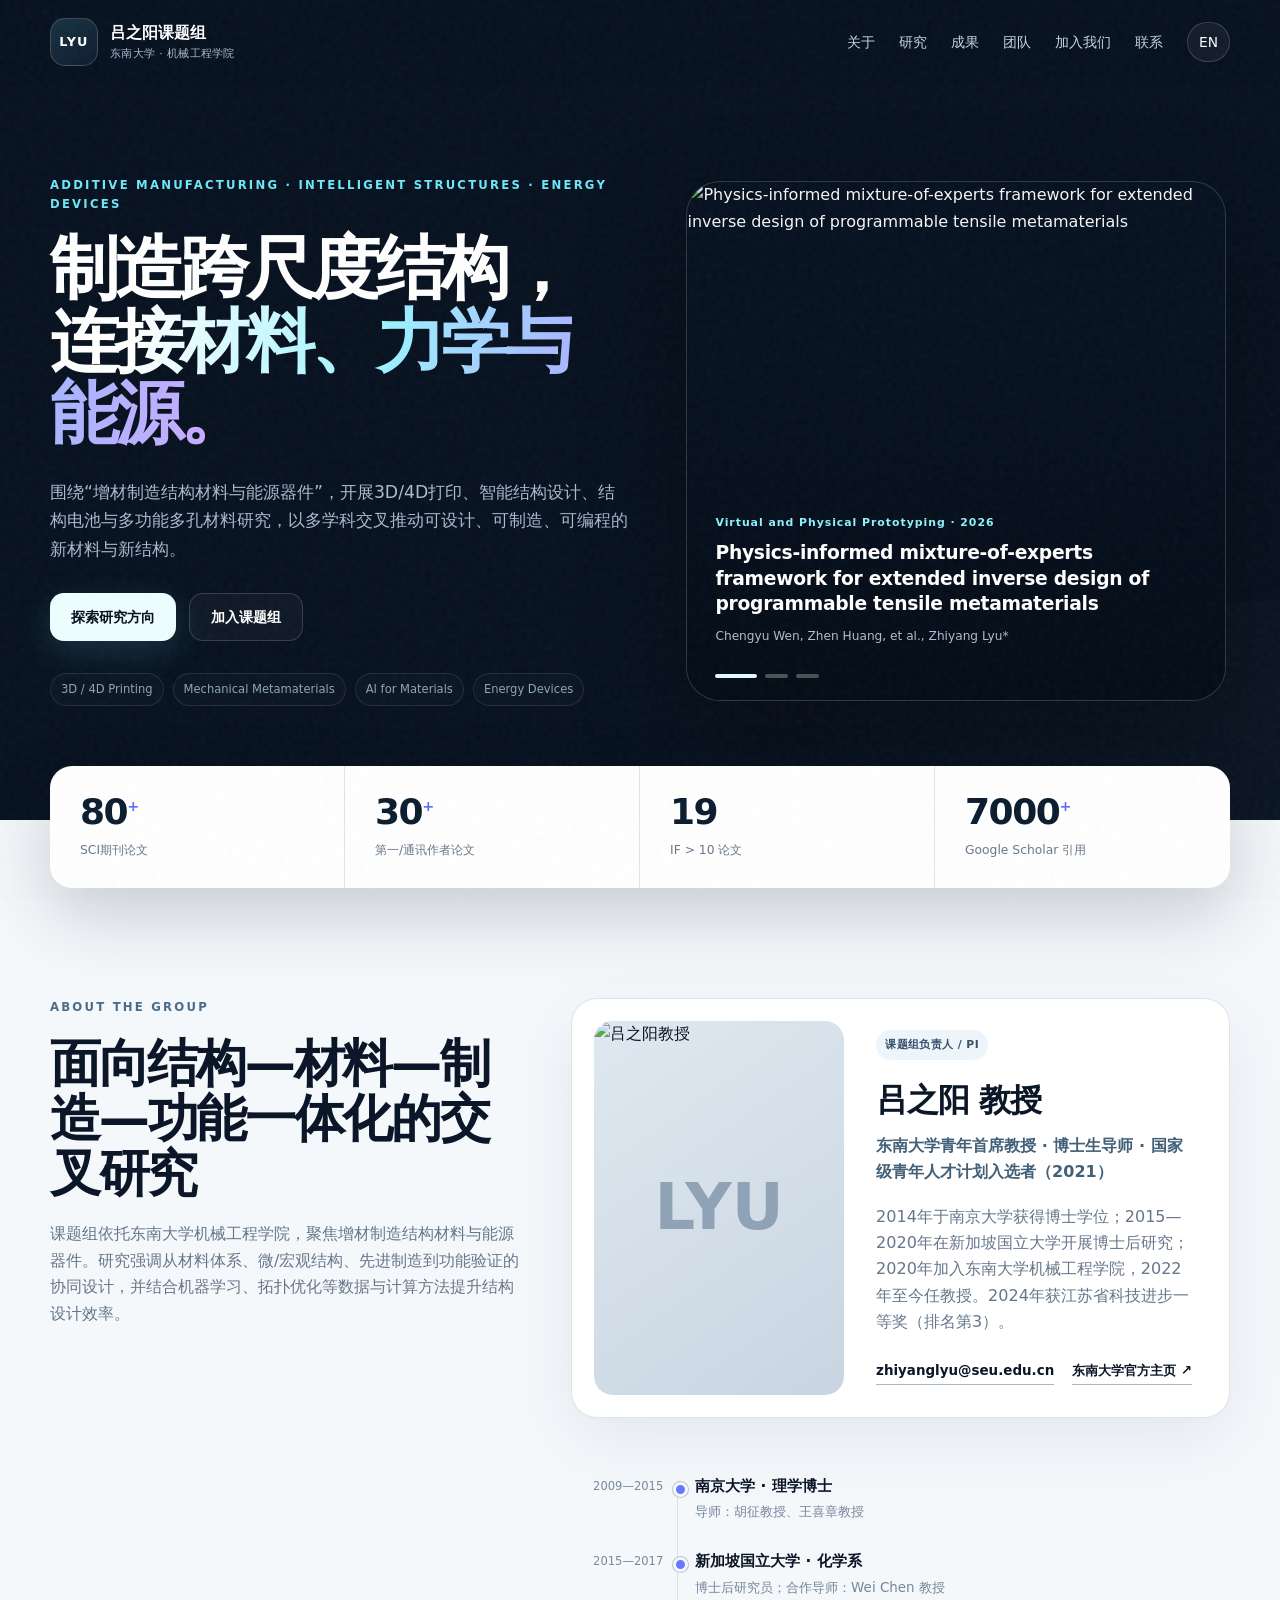
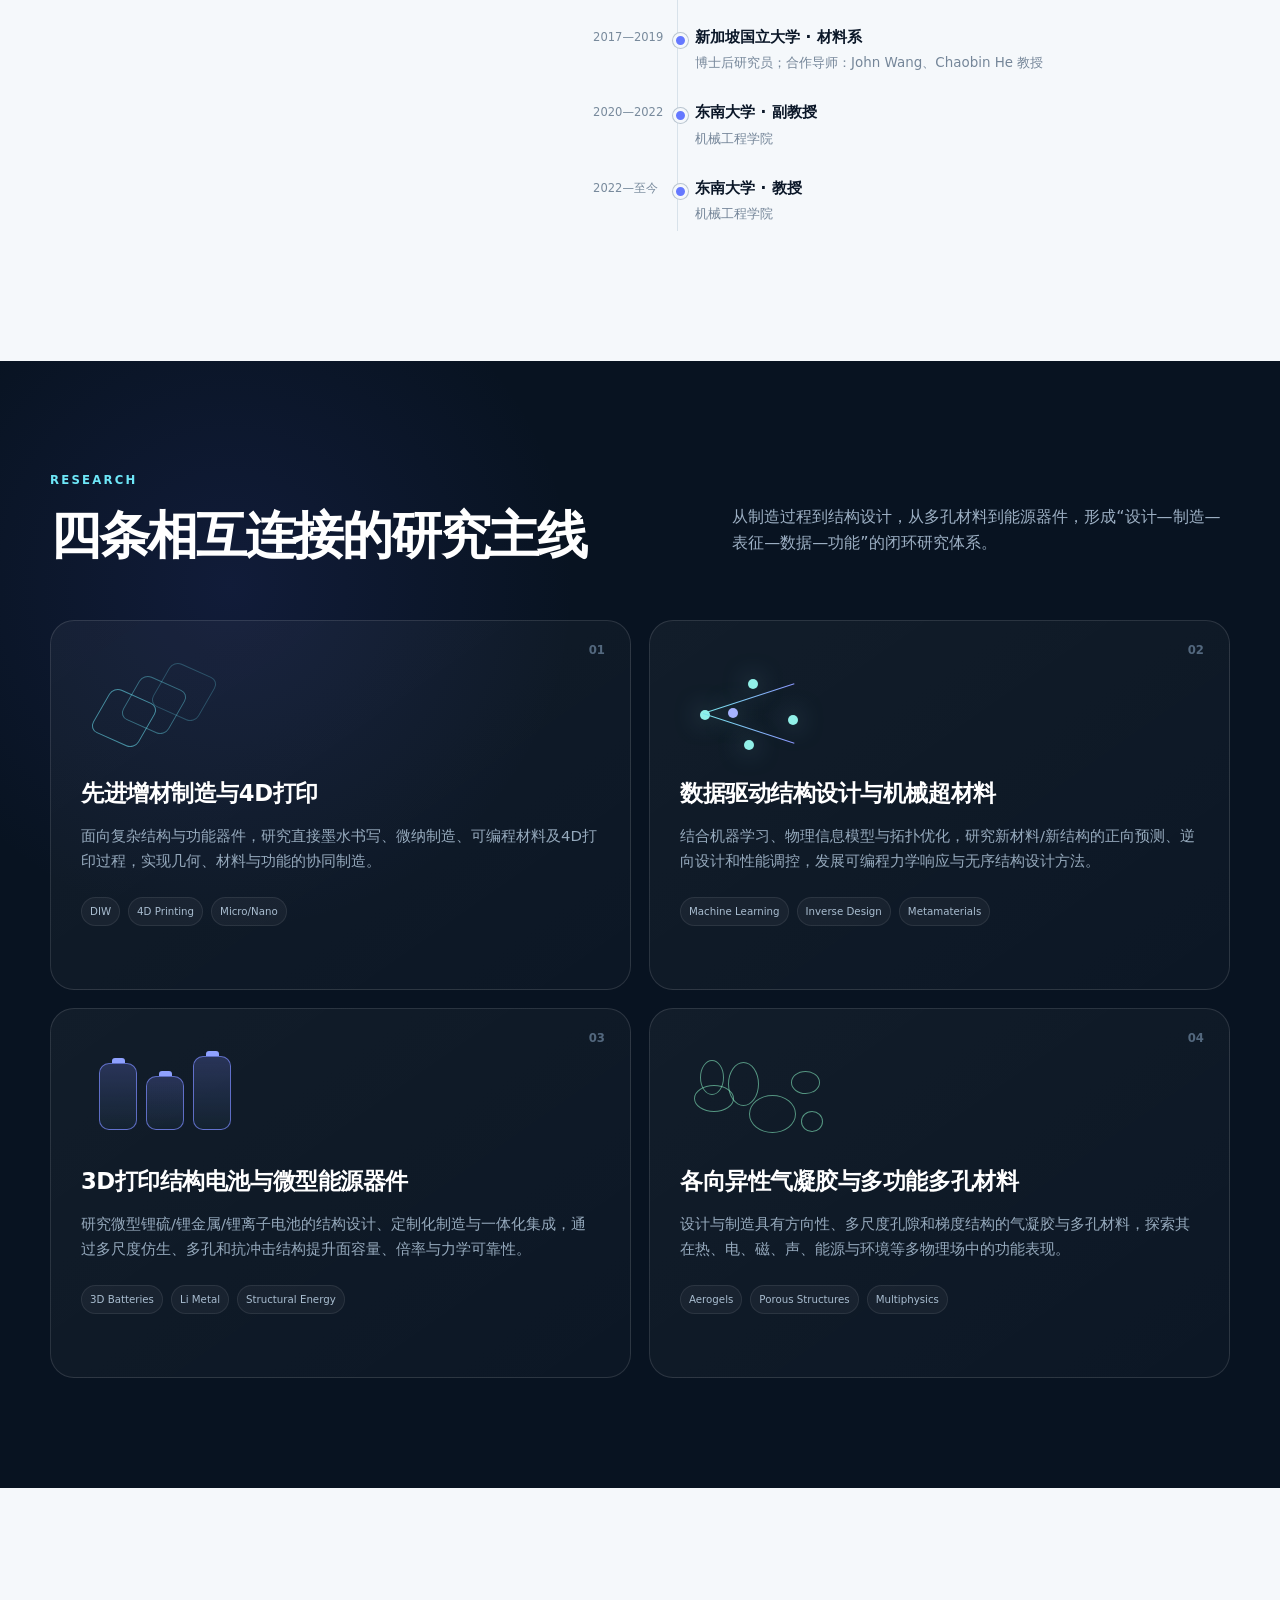
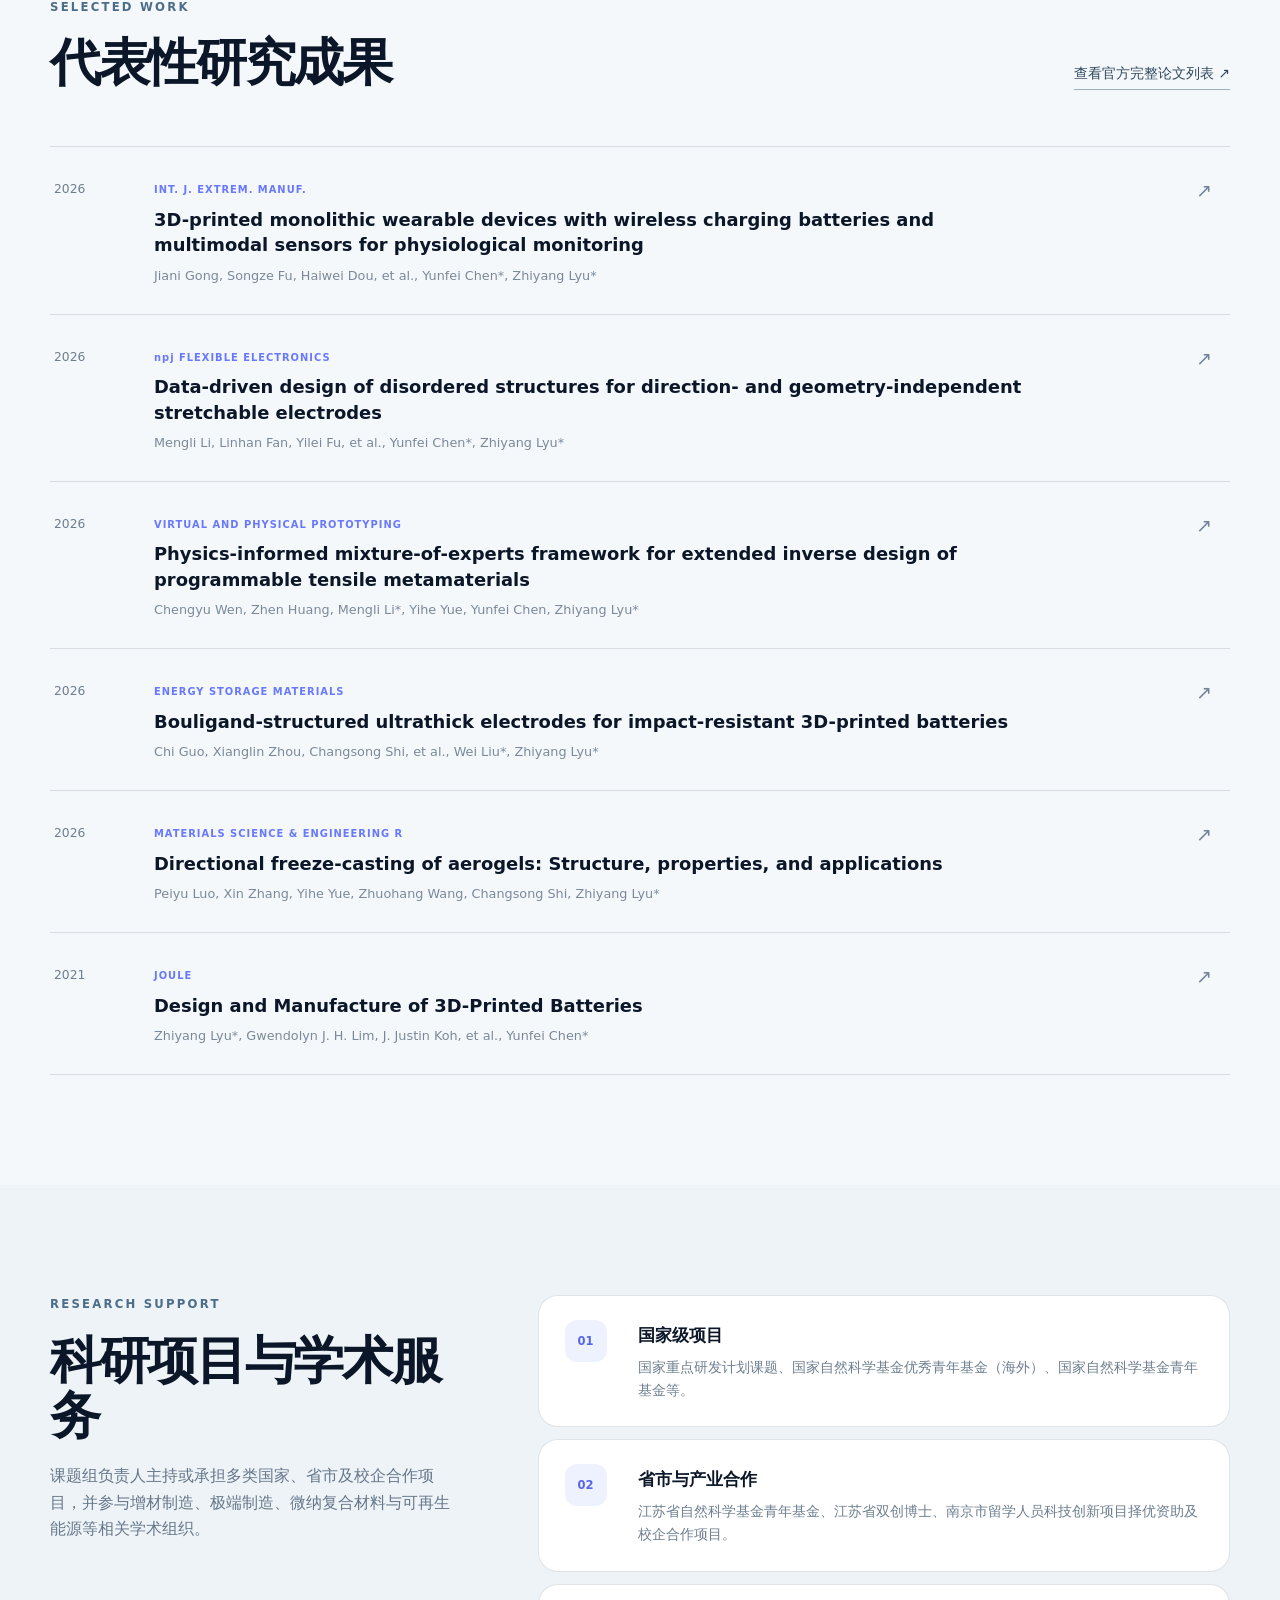
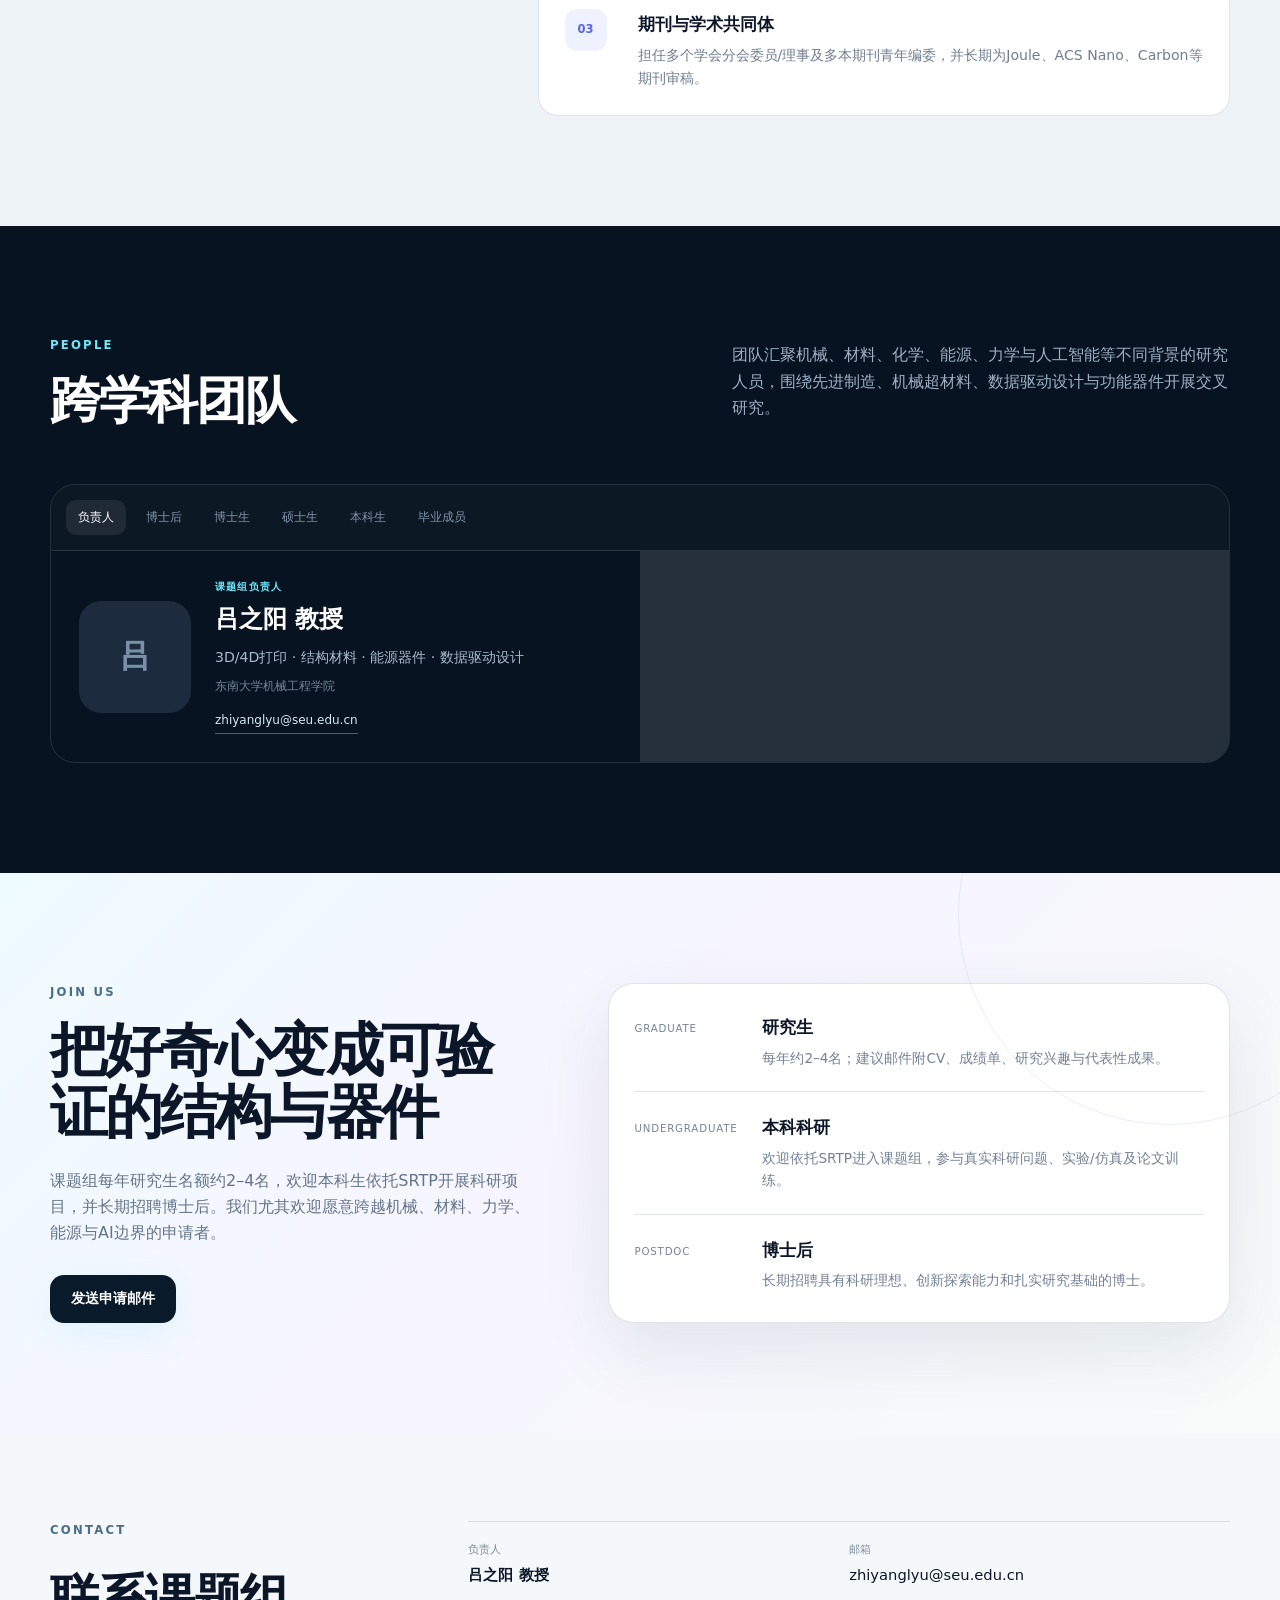
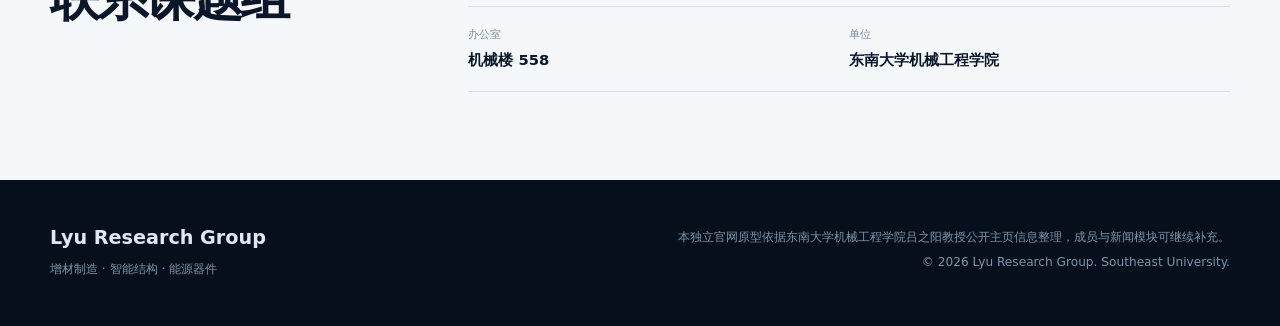
==== commit 2d8c6cd3: "Add files via upload" ====
--- a/index.html
+++ b/index.html
@@ -6,7 +6,7 @@
   <meta name="description" content="吕之阳课题组｜东南大学机械工程学院。研究方向涵盖增材制造、4D打印、数据驱动结构设计、结构电池、气凝胶与多功能结构材料。" />
   <meta name="theme-color" content="#07111f" />
   <title>吕之阳课题组 | Lyu Research Group</title>
-  <link rel="stylesheet" href="styles.css" />
+  <link rel="stylesheet" href="styles.css?v=hero-carousel-1" />
 </head>
 <body>
   <div class="page-noise" aria-hidden="true"></div>
@@ -53,36 +53,54 @@
           </div>
         </div>
 
-        <div class="hero-visual reveal" aria-hidden="true">
-          <div class="orb orb-a"></div><div class="orb orb-b"></div>
-          <div class="lattice-card">
-            <div class="lattice-topline"><span>STRUCTURE / FUNCTION / DATA</span><b>SEU · ME</b></div>
-            <svg class="lattice" viewBox="0 0 620 520" role="img">
-              <defs>
-                <linearGradient id="lineG" x1="0" y1="0" x2="1" y2="1">
-                  <stop offset="0" stop-color="#6ee7f8"/><stop offset="0.55" stop-color="#7c8cff"/><stop offset="1" stop-color="#a78bfa"/>
-                </linearGradient>
-                <filter id="glow"><feGaussianBlur stdDeviation="4" result="b"/><feMerge><feMergeNode in="b"/><feMergeNode in="SourceGraphic"/></feMerge></filter>
-              </defs>
-              <g stroke="url(#lineG)" stroke-width="3" fill="none" opacity=".88" filter="url(#glow)">
-                <path d="M80 420 L180 340 L280 420 L380 340 L480 420"/>
-                <path d="M80 300 L180 220 L280 300 L380 220 L480 300"/>
-                <path d="M80 180 L180 100 L280 180 L380 100 L480 180"/>
-                <path d="M80 420 L80 300 L80 180"/><path d="M180 340 L180 220 L180 100"/>
-                <path d="M280 420 L280 300 L280 180"/><path d="M380 340 L380 220 L380 100"/>
-                <path d="M480 420 L480 300 L480 180"/>
-                <path d="M80 420 L180 220 L280 420 L380 220 L480 420" opacity=".42"/>
-                <path d="M80 180 L180 340 L280 180 L380 340 L480 180" opacity=".42"/>
-              </g>
-              <g fill="#dffbff">
-                <circle cx="80" cy="420" r="7"/><circle cx="180" cy="340" r="7"/><circle cx="280" cy="420" r="7"/><circle cx="380" cy="340" r="7"/><circle cx="480" cy="420" r="7"/>
-                <circle cx="80" cy="300" r="7"/><circle cx="180" cy="220" r="7"/><circle cx="280" cy="300" r="7"/><circle cx="380" cy="220" r="7"/><circle cx="480" cy="300" r="7"/>
-                <circle cx="80" cy="180" r="7"/><circle cx="180" cy="100" r="7"/><circle cx="280" cy="180" r="7"/><circle cx="380" cy="100" r="7"/><circle cx="480" cy="180" r="7"/>
-              </g>
-            </svg>
-            <div class="visual-label label-a">DATA-DRIVEN DESIGN</div>
-            <div class="visual-label label-b">ADDITIVE MANUFACTURING</div>
-            <div class="visual-label label-c">MULTIFUNCTIONAL STRUCTURES</div>
+        <div class="hero-visual reveal">
+          <div class="paper-showcase" aria-label="Selected research highlights">
+
+            <a class="paper-slide active"
+               href="https://scholar.google.com/scholar?q=%22Physics-informed+mixture-of-experts+framework+for+extended+inverse+design+of+programmable+tensile+metamaterials%22"
+               target="_blank"
+               rel="noopener">
+              <img src="assets/publications/paper-01.jpg"
+                   alt="Physics-informed mixture-of-experts framework for extended inverse design of programmable tensile metamaterials" />
+              <div class="paper-slide-overlay">
+                <span class="paper-journal">Virtual and Physical Prototyping · 2026</span>
+                <h3>Physics-informed mixture-of-experts framework for extended inverse design of programmable tensile metamaterials</h3>
+                <p>Chengyu Wen, Zhen Huang, et al., Zhiyang Lyu*</p>
+              </div>
+            </a>
+
+            <a class="paper-slide"
+               href="https://scholar.google.com/scholar?q=%22Data-driven+design+of+disordered+structures+for+direction-+and+geometry-independent+stretchable+electrodes%22"
+               target="_blank"
+               rel="noopener">
+              <img src="assets/publications/paper-02.jpg"
+                   alt="Data-driven design of disordered structures for direction- and geometry-independent stretchable electrodes" />
+              <div class="paper-slide-overlay">
+                <span class="paper-journal">npj Flexible Electronics · 2026</span>
+                <h3>Data-driven design of disordered structures for direction- and geometry-independent stretchable electrodes</h3>
+                <p>Mengli Li, Linhan Fan, Yilei Fu, et al., Zhiyang Lyu*</p>
+              </div>
+            </a>
+
+            <a class="paper-slide"
+               href="https://scholar.google.com/scholar?q=%223D-printed+monolithic+wearable+devices+with+wireless+charging+batteries+and+multimodal+sensors+for+physiological+monitoring%22"
+               target="_blank"
+               rel="noopener">
+              <img src="assets/publications/paper-03.jpg"
+                   alt="3D-printed monolithic wearable devices with wireless charging batteries and multimodal sensors for physiological monitoring" />
+              <div class="paper-slide-overlay">
+                <span class="paper-journal">International Journal of Extreme Manufacturing · 2026</span>
+                <h3>3D-printed monolithic wearable devices with wireless charging batteries and multimodal sensors for physiological monitoring</h3>
+                <p>Jiani Gong, Songze Fu, Haiwei Dou, et al., Zhiyang Lyu*</p>
+              </div>
+            </a>
+
+            <div class="paper-dots" aria-label="Slide navigation">
+              <button class="paper-dot active" type="button" aria-label="Show slide 1"></button>
+              <button class="paper-dot" type="button" aria-label="Show slide 2"></button>
+              <button class="paper-dot" type="button" aria-label="Show slide 3"></button>
+            </div>
+
           </div>
         </div>
       </div>
@@ -110,51 +128,19 @@
             <img class="pi-photo" src="https://me.seu.edu.cn/_upload/article/images/42/de/14f5181f4744ba4e7e53b40e7daa/06c4f21f-17b6-4e7d-9d0a-0fb72f307fd7_s.jpg" alt="吕之阳教授" />
             <div class="pi-photo-fallback">LYU</div>
           </div>
-          <div class="pi-history">
-              <p data-zh="2014年｜南京大学，获得博士学位"
-                 data-en="2014 | Ph.D., Nanjing University">
-                2014年｜南京大学，获得博士学位
-              </p>
-            
-              <p data-zh="2015—2020年｜新加坡国立大学，博士后研究"
-                 data-en="2015–2020 | Postdoctoral Research, National University of Singapore">
-                2015—2020年｜新加坡国立大学，博士后研究
-              </p>
-            
-              <p data-zh="2020年｜加入东南大学机械工程学院"
-                 data-en="2020 | Joined the School of Mechanical Engineering, Southeast University">
-                2020年｜加入东南大学机械工程学院
-              </p>
-            
-              <p data-zh="2022年至今｜东南大学教授"
-                 data-en="2022–Present | Professor, Southeast University">
-                2022年至今｜东南大学教授
-              </p>
-            
-              <p data-zh="2024年｜江苏省科技进步一等奖（排名第3）"
-                 data-en="2024 | First Prize, Jiangsu Provincial Science and Technology Progress Award (Ranked 3rd)">
-                2024年｜江苏省科技进步一等奖（排名第3）
-              </p>
-            
+          <div class="pi-copy">
+            <span class="pill" data-zh="课题组负责人 / PI" data-en="Principal Investigator">课题组负责人 / PI</span>
+            <h3 data-zh="吕之阳 教授" data-en="Prof. Zhiyang Lyu">吕之阳 教授</h3>
+            <p class="pi-role" data-zh="东南大学青年首席教授 · 博士生导师 · 国家级青年人才计划入选者（2021）" data-en="Young Chief Professor · Ph.D. Supervisor · National-level Young Talent Program awardee (2021)">东南大学青年首席教授 · 博士生导师 · 国家级青年人才计划入选者（2021）</p>
+            <p data-zh="2014年于南京大学获得博士学位；2015—2020年在新加坡国立大学开展博士后研究；2020年加入东南大学机械工程学院，2022年至今任教授。2024年获江苏省科技进步一等奖（排名第3）。" data-en="He received his Ph.D. from Nanjing University in 2014 and conducted postdoctoral research at the National University of Singapore from 2015 to 2020. He joined Southeast University in 2020 and has served as Professor since 2022. He received the 2024 Jiangsu Provincial Science and Technology Progress First Prize (ranked 3rd).">2014年于南京大学获得博士学位；2015—2020年在新加坡国立大学开展博士后研究；2020年加入东南大学机械工程学院，2022年至今任教授。2024年获江苏省科技进步一等奖（排名第3）。</p>
+            <div class="pi-links">
+              <a href="mailto:zhiyanglyu@seu.edu.cn">zhiyanglyu@seu.edu.cn</a>
+              <a href="https://me.seu.edu.cn/lzy/list.htm" target="_blank" rel="noopener" data-zh="东南大学官方主页 ↗" data-en="Official SEU profile ↗">东南大学官方主页 ↗</a>
             </div>
-
-                  <div class="pi-links">
-                    <a href="mailto:zhiyanglyu@seu.edu.cn">
-                      zhiyanglyu@seu.edu.cn
-                    </a>
-                  
-                    <a href="https://me.seu.edu.cn/lzy/list.htm"
-                       target="_blank"
-                       rel="noopener"
-                       data-zh="东南大学官方主页 ↗"
-                       data-en="Official SEU profile ↗">
-                      东南大学官方主页 ↗
-                    </a>
-                  </div>
-                  
-                  </div>
-                  
-                  <div class="timeline reveal">
+          </div>
+        </div>
+
+        <div class="timeline reveal">
           <div class="timeline-line"></div>
           <article><time>2009—2015</time><div><h4 data-zh="南京大学 · 理学博士" data-en="Nanjing University · Ph.D.">南京大学 · 理学博士</h4><p data-zh="导师：胡征教授、王喜章教授" data-en="Supervisors: Prof. Zheng Hu, Prof. Xizhang Wang">导师：胡征教授、王喜章教授</p></div></article>
           <article><time>2015—2017</time><div><h4 data-zh="新加坡国立大学 · 化学系" data-en="National University of Singapore · Chemistry">新加坡国立大学 · 化学系</h4><p data-zh="博士后研究员；合作导师：Wei Chen 教授" data-en="Postdoctoral Research Fellow; PI: Prof. Wei Chen">博士后研究员；合作导师：Wei Chen 教授</p></div></article>
@@ -222,15 +208,12 @@
         </div>
 
         <div class="pub-list">
-          <article class="pub-item reveal"><span class="pub-year">2026</span><div><span class="pub-type">International Journal of Extreme Manufacturing</span><h3>3D-printed monolithic wearable devices with wireless charging batteries and multimodal sensors for physiological monitoring</h3><p>Jiani Gong, Songze Fu, Haiwei Dou, et al., Yunfei Chen*, Zhiyang Lyu*</p></div><span class="pub-arrow">↗</span></article>
-          <article class="pub-item reveal"><span class="pub-year">2026</span><div><span class="pub-type">npj Flexible Electronics</span><h3>Data-driven design of disordered structures for direction- and geometry-independent stretchable electrodes</h3><p>Mengli Li, Linhan Fan, Yilei Fu, et al., Yunfei Chen*, Zhiyang Lyu*</p></div><span class="pub-arrow">↗</span></article>
-          <a class="pub-item reveal"
-   href="https://scholar.google.com/scholar?q=%22Physics-informed+mixture-of-experts+framework+for+extended+inverse+design+of+programmable+tensile+metamaterials%22"
-   target="_blank"
-   rel="noopener"><span class="pub-year">2026</span><div><span class="pub-type">Virtual and Physical Prototyping</span><h3>Physics-informed mixture-of-experts framework for extended inverse design of programmable tensile metamaterials</h3><p>Chengyu Wen, Zhen Huang, Mengli Li*, Yihe Yue, Yunfei Chen, Zhiyang Lyu*</p></div><span class="pub-arrow">↗</span></a>
-          <article class="pub-item reveal"><span class="pub-year">2026</span><div><span class="pub-type">Energy Storage Materials</span><h3>Bouligand-structured ultrathick electrodes for impact-resistant 3D-printed batteries</h3><p>Chi Guo, Xianglin Zhou, Changsong Shi, et al., Wei Liu*, Zhiyang Lyu*</p></div><span class="pub-arrow">↗</span></article>
-          <article class="pub-item reveal"><span class="pub-year">2026</span><div><span class="pub-type">Materials Science and Engineering: R: Reports</span><h3>Directional freeze-casting of aerogels: Structure, properties, and applications</h3><p>Peiyu Luo, Xin Zhang, Yihe Yue, Zhuohang Wang, Changsong Shi, Zhiyang Lyu*</p></div><span class="pub-arrow">↗</span></article>
-          <article class="pub-item reveal"><span class="pub-year">2021</span><div><span class="pub-type">Joule</span><h3>Design and Manufacture of 3D-Printed Batteries</h3><p>Zhiyang Lyu*, Gwendolyn J. H. Lim, J. Justin Koh, et al., Yunfei Chen*</p></div><span class="pub-arrow">↗</span></article>
+          <article class="pub-item reveal"><span class="pub-year">2026</span><div><span class="pub-type">INT. J. EXTREM. MANUF.</span><h3>3D-printed monolithic wearable devices with wireless charging batteries and multimodal sensors for physiological monitoring</h3><p>Jiani Gong, Songze Fu, Haiwei Dou, et al., Yunfei Chen*, Zhiyang Lyu*</p></div><span class="pub-arrow">↗</span></article>
+          <article class="pub-item reveal"><span class="pub-year">2026</span><div><span class="pub-type">npj FLEXIBLE ELECTRONICS</span><h3>Data-driven design of disordered structures for direction- and geometry-independent stretchable electrodes</h3><p>Mengli Li, Linhan Fan, Yilei Fu, et al., Yunfei Chen*, Zhiyang Lyu*</p></div><span class="pub-arrow">↗</span></article>
+          <article class="pub-item reveal"><span class="pub-year">2026</span><div><span class="pub-type">VIRTUAL AND PHYSICAL PROTOTYPING</span><h3>Physics-informed mixture-of-experts framework for extended inverse design of programmable tensile metamaterials</h3><p>Chengyu Wen, Zhen Huang, Mengli Li*, Yihe Yue, Yunfei Chen, Zhiyang Lyu*</p></div><span class="pub-arrow">↗</span></article>
+          <article class="pub-item reveal"><span class="pub-year">2026</span><div><span class="pub-type">ENERGY STORAGE MATERIALS</span><h3>Bouligand-structured ultrathick electrodes for impact-resistant 3D-printed batteries</h3><p>Chi Guo, Xianglin Zhou, Changsong Shi, et al., Wei Liu*, Zhiyang Lyu*</p></div><span class="pub-arrow">↗</span></article>
+          <article class="pub-item reveal"><span class="pub-year">2026</span><div><span class="pub-type">MATERIALS SCIENCE & ENGINEERING R</span><h3>Directional freeze-casting of aerogels: Structure, properties, and applications</h3><p>Peiyu Luo, Xin Zhang, Yihe Yue, Zhuohang Wang, Changsong Shi, Zhiyang Lyu*</p></div><span class="pub-arrow">↗</span></article>
+          <article class="pub-item reveal"><span class="pub-year">2021</span><div><span class="pub-type">JOULE</span><h3>Design and Manufacture of 3D-Printed Batteries</h3><p>Zhiyang Lyu*, Gwendolyn J. H. Lim, J. Justin Koh, et al., Yunfei Chen*</p></div><span class="pub-arrow">↗</span></article>
         </div>
       </div>
     </section>
@@ -310,6 +293,6 @@
   </footer>
 
   <button class="back-top" aria-label="返回顶部">↑</button>
-  <script src="script.js"></script>
+  <script src="script.js?v=hero-carousel-1"></script>
 </body>
 </html>
--- a/styles.css
+++ b/styles.css
@@ -30,7 +30,21 @@
 .brand-copy{display:flex;flex-direction:column;line-height:1.25}.brand-copy strong{font-size:.98rem}.brand-copy small{font-size:.69rem;color:#aabbd0;margin-top:4px;letter-spacing:.03em}
 .main-nav{display:flex;align-items:center;gap:24px;font-size:.86rem}.main-nav>a{color:#c8d5e4;transition:.2s}.main-nav>a:hover{color:#fff}.lang-switch{border:1px solid rgba(255,255,255,.16);background:rgba(255,255,255,.05);color:#fff;padding:8px 11px;border-radius:999px;cursor:pointer}.nav-toggle{display:none;background:none;border:0;padding:6px}.nav-toggle span{display:block;width:24px;height:2px;background:#fff;margin:5px 0}
 .section{padding:110px 0}.section-dark{background:var(--bg);color:#fff}.section-light{background:var(--paper)}
-.hero{min-height:820px;display:flex;align-items:center;position:relative;overflow:hidden;padding:150px 0 88px;background:radial-gradient(circle at 72% 28%,rgba(74,106,255,.16),transparent 28%),radial-gradient(circle at 60% 70%,rgba(92,231,218,.09),transparent 28%),#07111f}
+.hero{
+  min-height:820px;
+  display:flex;
+  align-items:center;
+  position:relative;
+  overflow:hidden;
+  padding:150px 0 88px;
+  background-image:
+    linear-gradient(90deg,rgba(7,17,31,.96) 0%,rgba(7,17,31,.88) 42%,rgba(7,17,31,.58) 70%,rgba(7,17,31,.72) 100%),
+    linear-gradient(180deg,rgba(7,17,31,.14),rgba(7,17,31,.78)),
+    url("assets/hero/hero-bg.jpg");
+  background-size:cover;
+  background-position:center;
+  background-repeat:no-repeat;
+}
 .hero:after{content:"";position:absolute;inset:auto -10% -1px 48%;height:220px;background:linear-gradient(90deg,transparent,rgba(255,255,255,.025));transform:skewX(-24deg)}
 .hero-grid{display:grid;grid-template-columns:1.03fr .97fr;gap:52px;align-items:center;position:relative;z-index:2}
 .eyebrow{margin:0 0 18px;font-size:.73rem;letter-spacing:.19em;font-weight:800;color:#4c6d89}.section-dark .eyebrow{color:var(--cyan)}
@@ -98,3 +112,141 @@
   :root{--shell:min(100% - 28px,1180px)}.site-header{padding-inline:16px}.brand-mark{width:42px;height:42px;border-radius:12px}.hero{padding-top:122px}.hero h1{font-size:clamp(2.7rem,13vw,4rem)}.hero-lead{font-size:.96rem}.hero-visual{min-height:360px}.lattice-card{border-radius:24px}.visual-label{display:none}
   .stats-wrap{margin-top:-30px}.stats article{padding:22px 18px}.stats strong{font-size:1.8rem}.section{padding:82px 0}.section-heading h2{font-size:2.4rem}.pi-card{grid-template-columns:1fr}.pi-photo-wrap{min-height:380px}.pi-copy{padding:4px}.timeline{margin-left:0}.timeline article{grid-template-columns:66px 1fr;gap:22px}.timeline-line{left:75px}.timeline article:after{left:71px}.research-card{padding:24px}.split-heading{margin-bottom:34px}.pub-item{grid-template-columns:58px 1fr}.pub-arrow{display:none}.pub-item h3{font-size:1rem}.funding-cards article{grid-template-columns:45px 1fr;padding:20px}.people-rail{overflow-x:auto;flex-wrap:nowrap}.people-tab{white-space:nowrap}.member-list{grid-template-columns:1fr}.member-card{align-items:flex-start}.member-avatar{width:84px;height:84px}.join-panel article{grid-template-columns:1fr}.join-panel p{grid-column:1}.contact-details{grid-template-columns:1fr}.contact-details article:nth-child(odd){padding-right:0}.footer-grid{grid-template-columns:1fr}.footer-note{text-align:left}
 }
+
+
+/* ===== Hero research carousel ===== */
+.hero-visual{
+  position:relative;
+  min-height:540px;
+  display:flex;
+  align-items:center;
+  justify-content:center;
+}
+
+.paper-showcase{
+  position:relative;
+  width:min(100%,540px);
+  aspect-ratio:1.04;
+  border:1px solid rgba(255,255,255,.16);
+  border-radius:34px;
+  overflow:hidden;
+  background:rgba(8,19,34,.72);
+  box-shadow:0 40px 100px rgba(0,0,0,.34);
+  backdrop-filter:blur(8px);
+}
+
+.paper-slide{
+  position:absolute;
+  inset:0;
+  display:block;
+  opacity:0;
+  visibility:hidden;
+  transform:scale(1.025);
+  transition:opacity .65s ease, transform .9s ease, visibility .65s;
+  color:#fff;
+}
+
+.paper-slide.active{
+  opacity:1;
+  visibility:visible;
+  transform:scale(1);
+  z-index:2;
+}
+
+.paper-slide img{
+  width:100%;
+  height:100%;
+  object-fit:cover;
+}
+
+.paper-slide::after{
+  content:"";
+  position:absolute;
+  inset:0;
+  background:
+    linear-gradient(180deg,rgba(4,12,22,.04) 24%,rgba(4,12,22,.30) 52%,rgba(4,12,22,.96) 100%);
+}
+
+.paper-slide-overlay{
+  position:absolute;
+  left:0;
+  right:0;
+  bottom:0;
+  z-index:3;
+  padding:28px 28px 54px;
+}
+
+.paper-journal{
+  display:block;
+  margin-bottom:8px;
+  color:#8ff2ff;
+  font-size:.68rem;
+  font-weight:800;
+  letter-spacing:.09em;
+  text-transform:none;
+}
+
+.paper-slide h3{
+  margin:0;
+  max-width:470px;
+  font-size:1.17rem;
+  line-height:1.36;
+  letter-spacing:-.015em;
+}
+
+.paper-slide p{
+  margin:9px 0 0;
+  color:#aebfd0;
+  font-size:.76rem;
+}
+
+.paper-dots{
+  position:absolute;
+  z-index:10;
+  left:28px;
+  bottom:22px;
+  display:flex;
+  gap:8px;
+}
+
+.paper-dot{
+  width:23px;
+  height:4px;
+  padding:0;
+  border:0;
+  border-radius:999px;
+  background:rgba(255,255,255,.28);
+  cursor:pointer;
+  transition:.25s ease;
+}
+
+.paper-dot.active{
+  width:42px;
+  background:#dffbff;
+}
+
+@media(max-width:980px){
+  .paper-showcase{
+    max-width:570px;
+  }
+}
+
+@media(max-width:650px){
+  .paper-showcase{
+    border-radius:24px;
+    aspect-ratio:.92;
+  }
+
+  .paper-slide-overlay{
+    padding:22px 20px 48px;
+  }
+
+  .paper-slide h3{
+    font-size:1rem;
+  }
+
+  .paper-dots{
+    left:20px;
+    bottom:18px;
+  }
+}
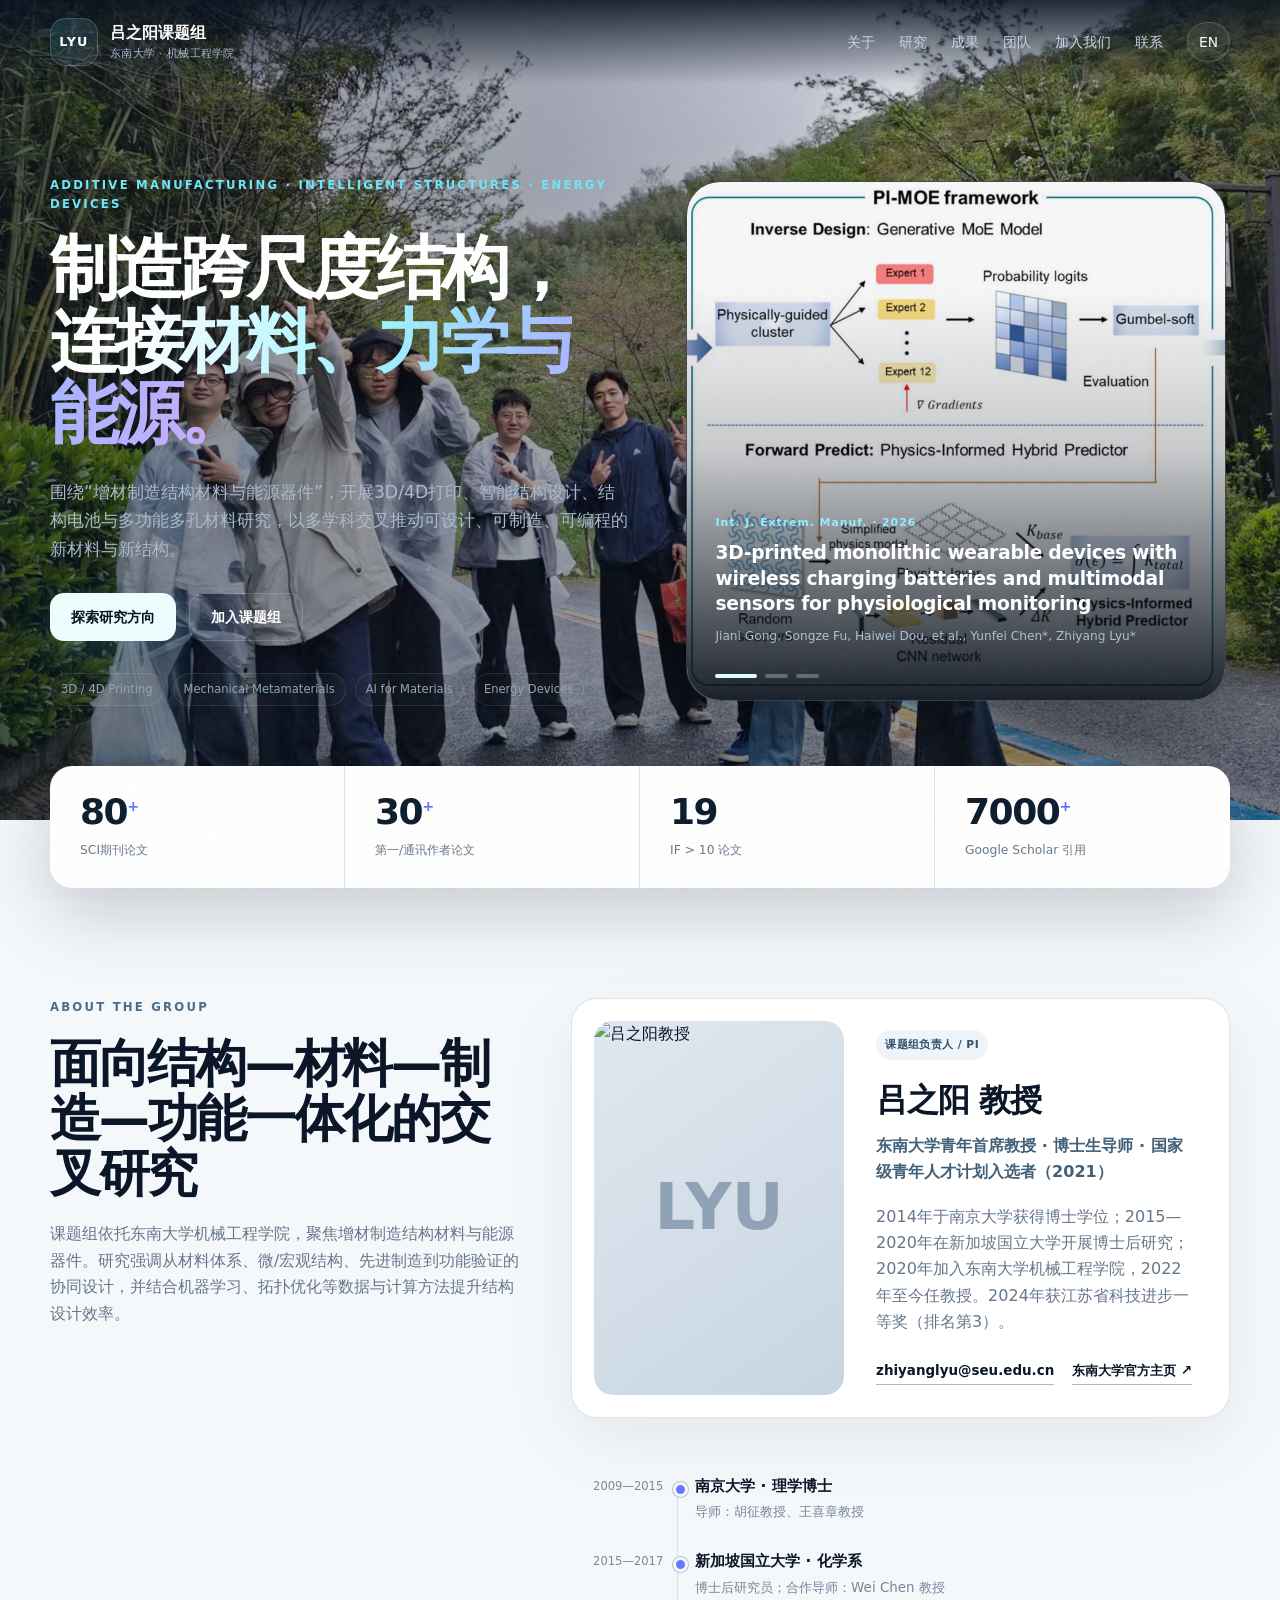
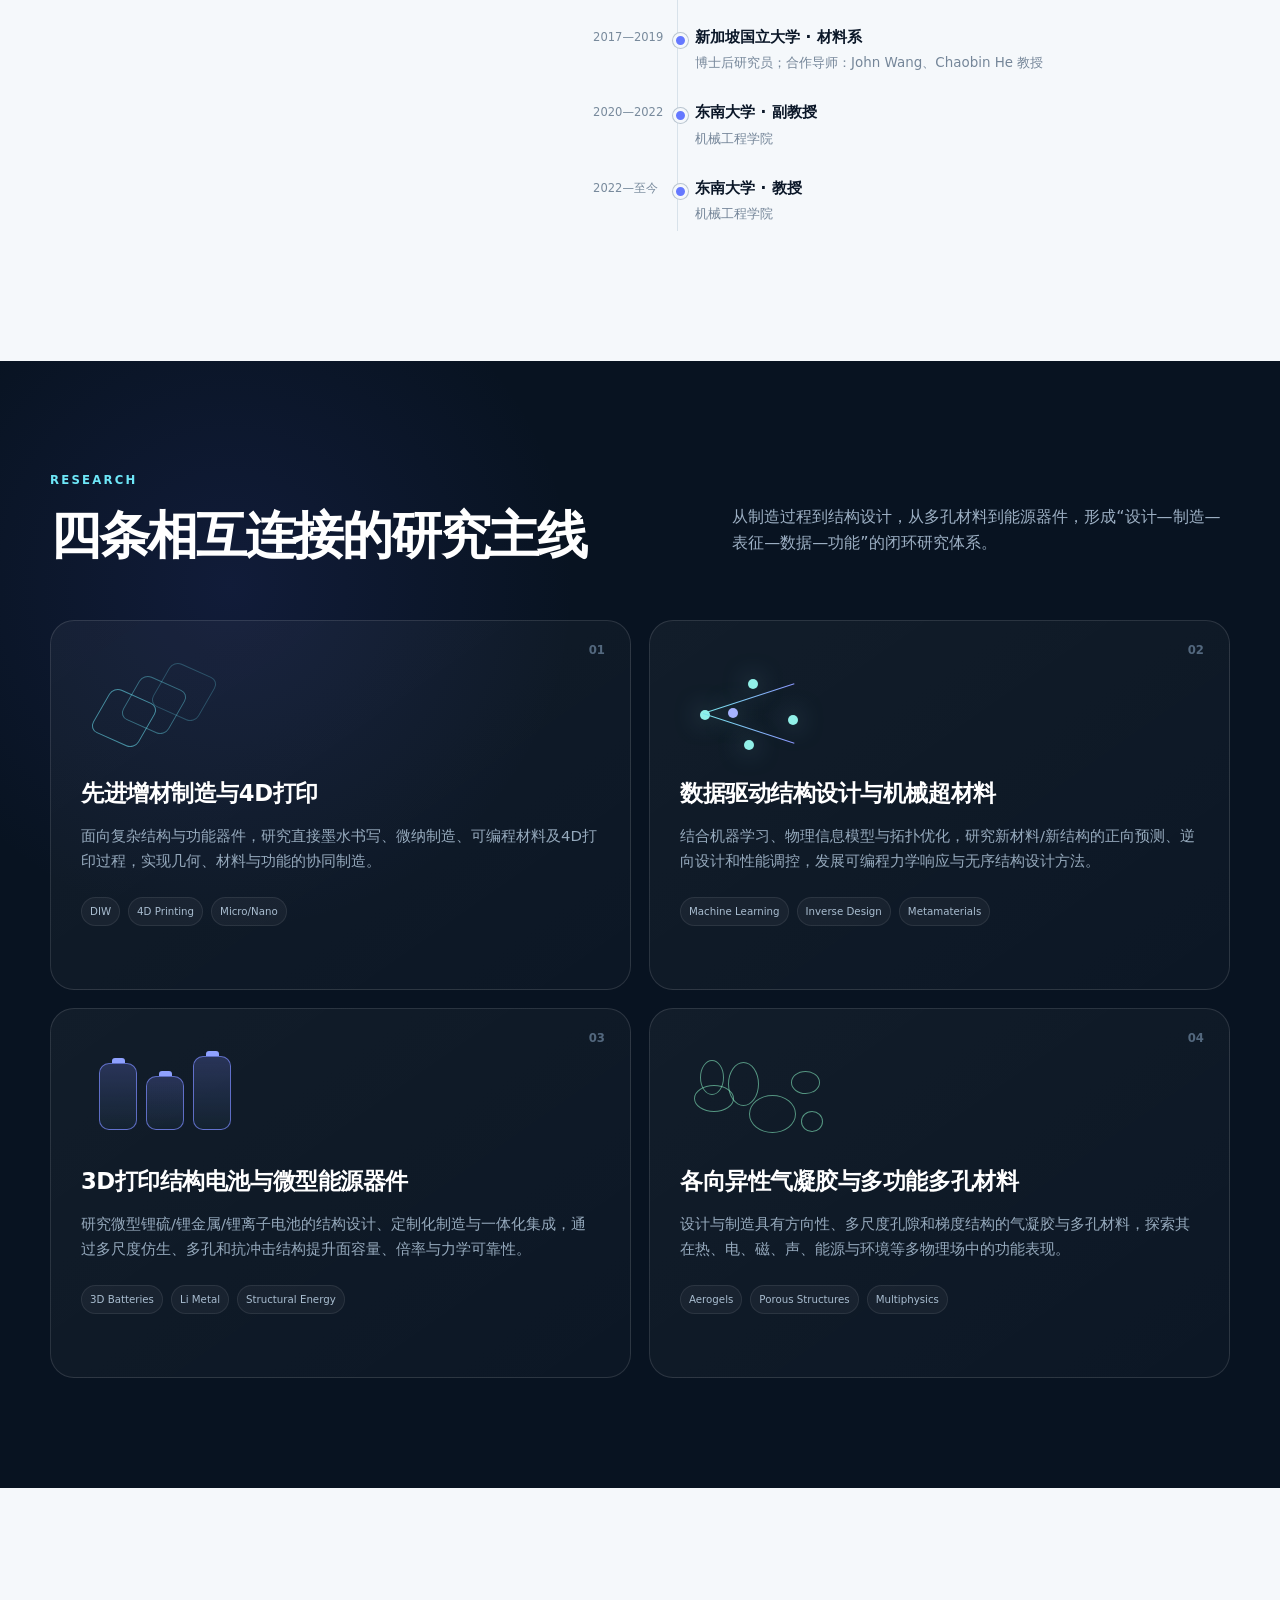
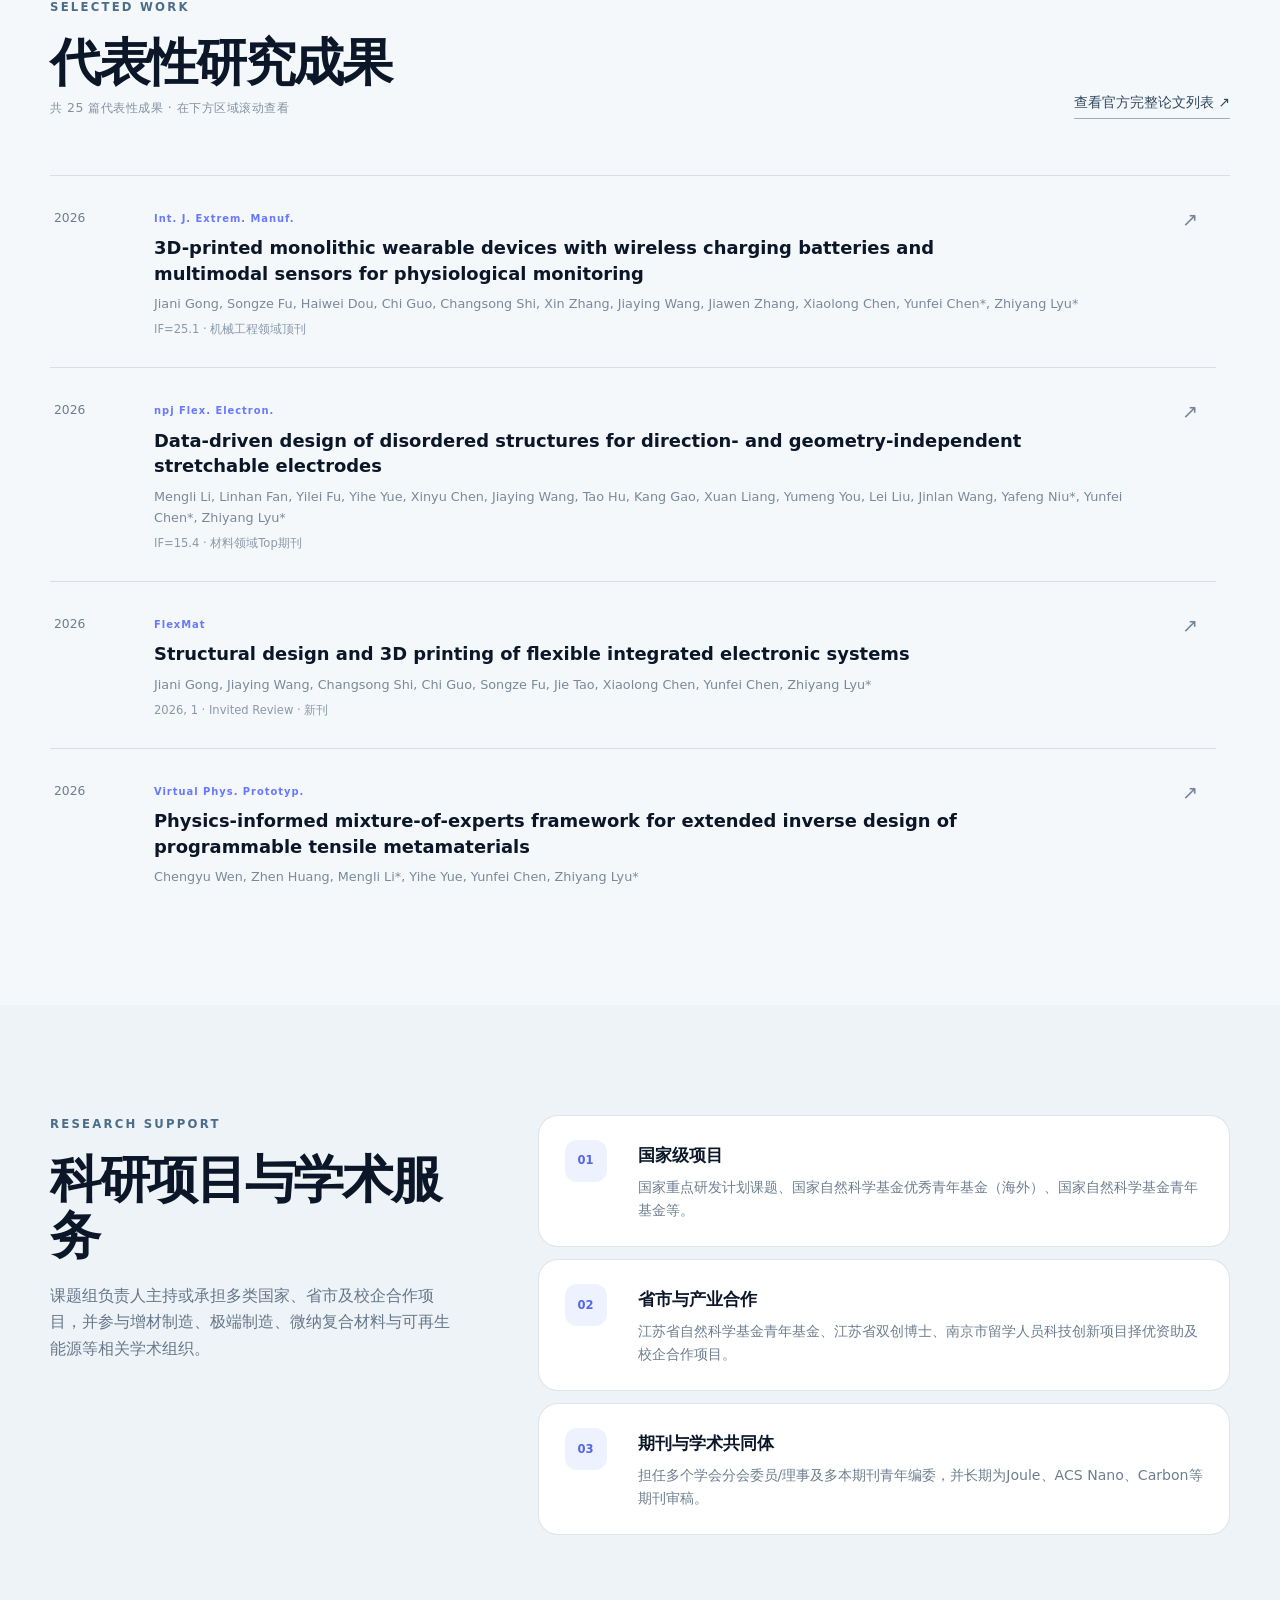
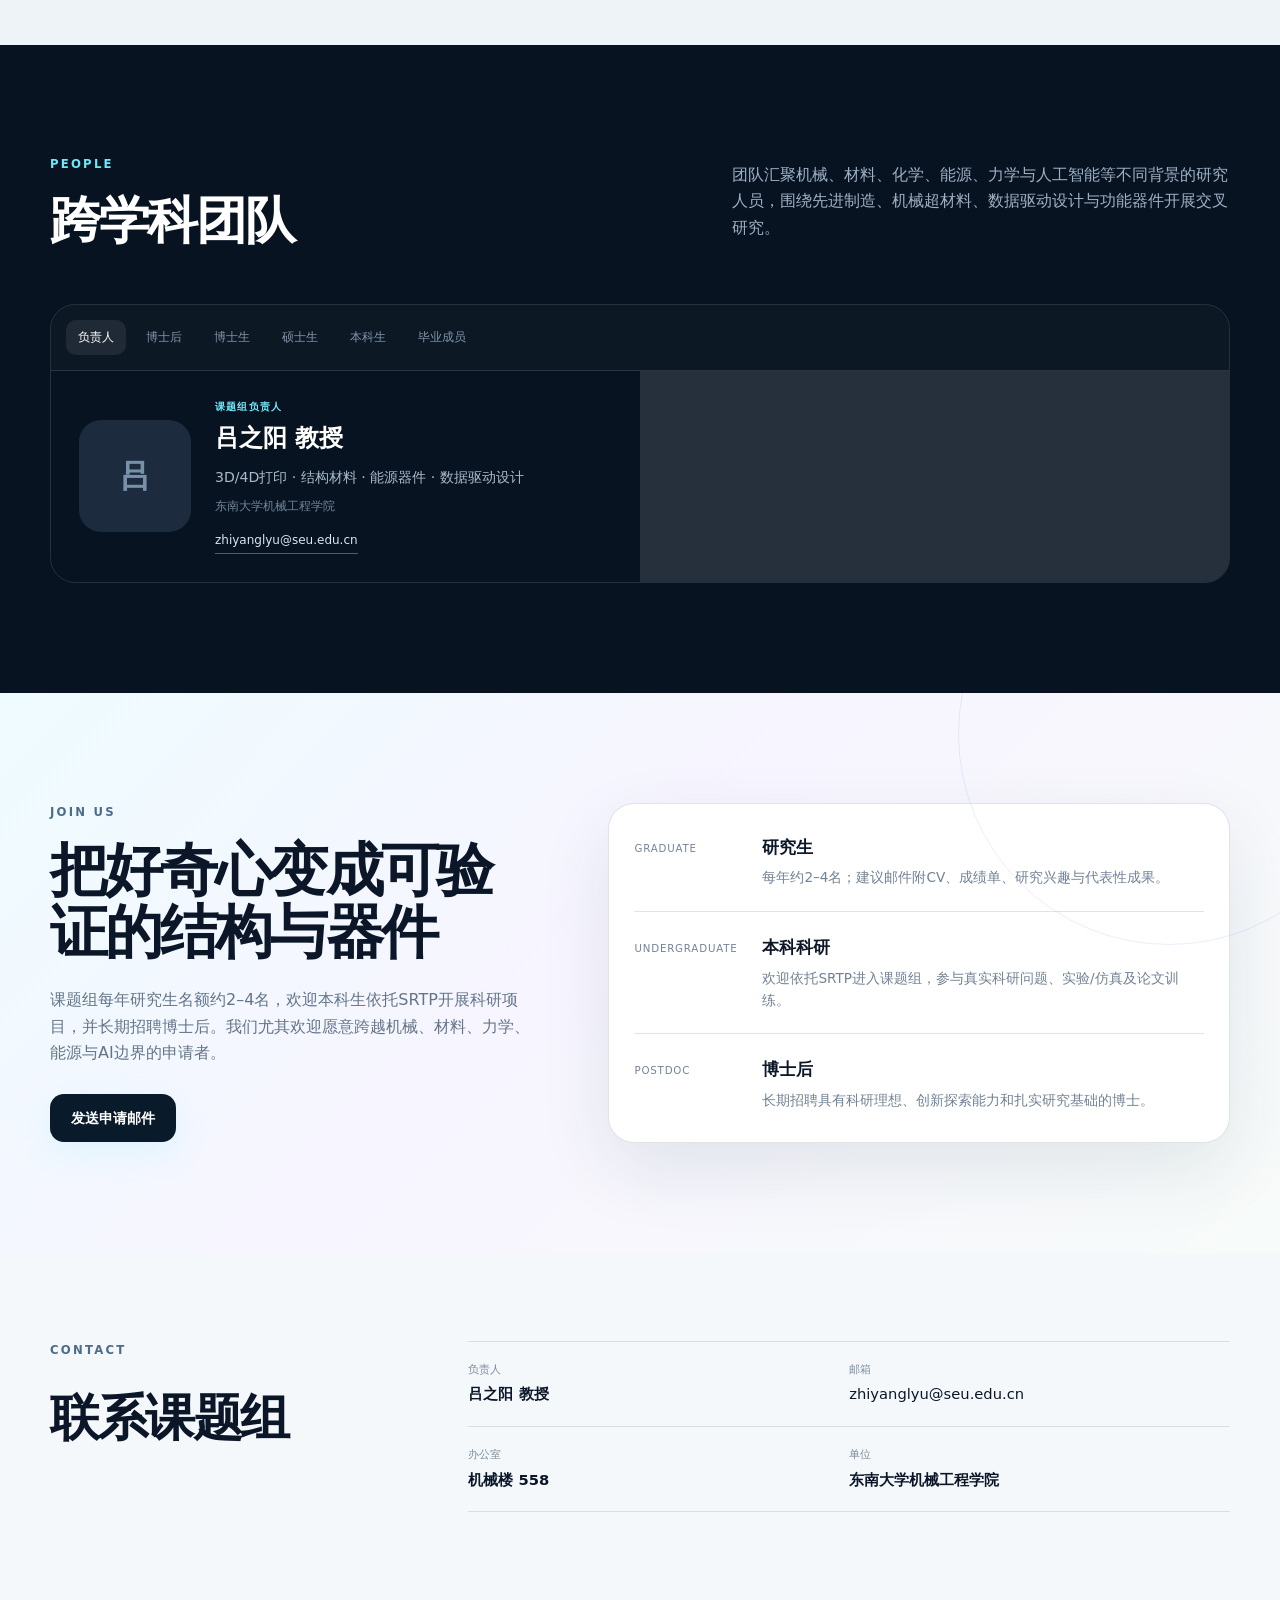
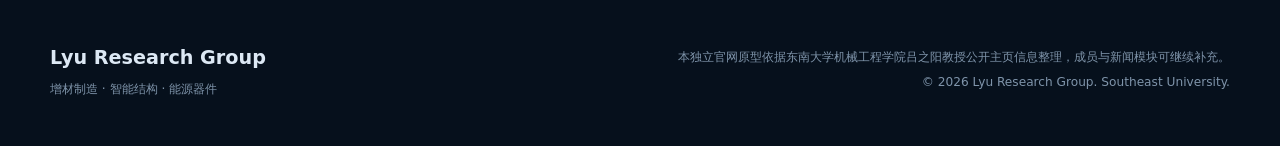
==== commit 618d1ead: "Add files via upload" ====
--- a/index.html
+++ b/index.html
@@ -6,7 +6,7 @@
   <meta name="description" content="吕之阳课题组｜东南大学机械工程学院。研究方向涵盖增材制造、4D打印、数据驱动结构设计、结构电池、气凝胶与多功能结构材料。" />
   <meta name="theme-color" content="#07111f" />
   <title>吕之阳课题组 | Lyu Research Group</title>
-  <link rel="stylesheet" href="styles.css?v=hero-carousel-1" />
+  <link rel="stylesheet" href="styles.css?v=publications-25-v1" />
 </head>
 <body>
   <div class="page-noise" aria-hidden="true"></div>
@@ -54,44 +54,41 @@
         </div>
 
         <div class="hero-visual reveal">
-          <div class="paper-showcase" aria-label="Selected research highlights">
+          <div class="paper-showcase" aria-label="Latest research highlights">
 
             <a class="paper-slide active"
-               href="https://scholar.google.com/scholar?q=%22Physics-informed+mixture-of-experts+framework+for+extended+inverse+design+of+programmable+tensile+metamaterials%22"
-               target="_blank"
-               rel="noopener">
+               href="https://scholar.google.com/scholar?q=%223D-printed+monolithic+wearable+devices+with+wireless+charging+batteries+and+multimodal+sensors+for+physiological+monitoring%22"
+               target="_blank" rel="noopener">
               <img src="assets/publications/paper-01.jpg"
-                   alt="Physics-informed mixture-of-experts framework for extended inverse design of programmable tensile metamaterials" />
+                   alt="3D-printed monolithic wearable devices with wireless charging batteries and multimodal sensors for physiological monitoring" />
               <div class="paper-slide-overlay">
-                <span class="paper-journal">Virtual and Physical Prototyping · 2026</span>
-                <h3>Physics-informed mixture-of-experts framework for extended inverse design of programmable tensile metamaterials</h3>
-                <p>Chengyu Wen, Zhen Huang, et al., Zhiyang Lyu*</p>
+                <span class="paper-journal">Int. J. Extrem. Manuf. · 2026</span>
+                <h3>3D-printed monolithic wearable devices with wireless charging batteries and multimodal sensors for physiological monitoring</h3>
+                <p>Jiani Gong, Songze Fu, Haiwei Dou, et al., Yunfei Chen*, Zhiyang Lyu*</p>
               </div>
             </a>
 
             <a class="paper-slide"
                href="https://scholar.google.com/scholar?q=%22Data-driven+design+of+disordered+structures+for+direction-+and+geometry-independent+stretchable+electrodes%22"
-               target="_blank"
-               rel="noopener">
+               target="_blank" rel="noopener">
               <img src="assets/publications/paper-02.jpg"
                    alt="Data-driven design of disordered structures for direction- and geometry-independent stretchable electrodes" />
               <div class="paper-slide-overlay">
-                <span class="paper-journal">npj Flexible Electronics · 2026</span>
+                <span class="paper-journal">npj Flex. Electron. · 2026</span>
                 <h3>Data-driven design of disordered structures for direction- and geometry-independent stretchable electrodes</h3>
-                <p>Mengli Li, Linhan Fan, Yilei Fu, et al., Zhiyang Lyu*</p>
+                <p>Mengli Li, Linhan Fan, Yilei Fu, et al., Yunfei Chen*, Zhiyang Lyu*</p>
               </div>
             </a>
 
             <a class="paper-slide"
-               href="https://scholar.google.com/scholar?q=%223D-printed+monolithic+wearable+devices+with+wireless+charging+batteries+and+multimodal+sensors+for+physiological+monitoring%22"
-               target="_blank"
-               rel="noopener">
+               href="https://doi.org/10.1002/flm2.70095"
+               target="_blank" rel="noopener">
               <img src="assets/publications/paper-03.jpg"
-                   alt="3D-printed monolithic wearable devices with wireless charging batteries and multimodal sensors for physiological monitoring" />
+                   alt="Structural design and 3D printing of flexible integrated electronic systems" />
               <div class="paper-slide-overlay">
-                <span class="paper-journal">International Journal of Extreme Manufacturing · 2026</span>
-                <h3>3D-printed monolithic wearable devices with wireless charging batteries and multimodal sensors for physiological monitoring</h3>
-                <p>Jiani Gong, Songze Fu, Haiwei Dou, et al., Zhiyang Lyu*</p>
+                <span class="paper-journal">FlexMat · 2026</span>
+                <h3>Structural design and 3D printing of flexible integrated electronic systems</h3>
+                <p>Jiani Gong, Jiaying Wang, Changsong Shi, et al., Zhiyang Lyu*</p>
               </div>
             </a>
 
@@ -100,7 +97,6 @@
               <button class="paper-dot" type="button" aria-label="Show slide 2"></button>
               <button class="paper-dot" type="button" aria-label="Show slide 3"></button>
             </div>
-
           </div>
         </div>
       </div>
@@ -203,17 +199,263 @@
           <div>
             <p class="eyebrow">SELECTED WORK</p>
             <h2 data-zh="代表性研究成果" data-en="Selected publications">代表性研究成果</h2>
-          </div>
-          <a class="text-link" href="https://me.seu.edu.cn/lzy/list.htm" target="_blank" rel="noopener" data-zh="查看官方完整论文列表 ↗" data-en="Full publication list on SEU ↗">查看官方完整论文列表 ↗</a>
-        </div>
-
-        <div class="pub-list">
-          <article class="pub-item reveal"><span class="pub-year">2026</span><div><span class="pub-type">INT. J. EXTREM. MANUF.</span><h3>3D-printed monolithic wearable devices with wireless charging batteries and multimodal sensors for physiological monitoring</h3><p>Jiani Gong, Songze Fu, Haiwei Dou, et al., Yunfei Chen*, Zhiyang Lyu*</p></div><span class="pub-arrow">↗</span></article>
-          <article class="pub-item reveal"><span class="pub-year">2026</span><div><span class="pub-type">npj FLEXIBLE ELECTRONICS</span><h3>Data-driven design of disordered structures for direction- and geometry-independent stretchable electrodes</h3><p>Mengli Li, Linhan Fan, Yilei Fu, et al., Yunfei Chen*, Zhiyang Lyu*</p></div><span class="pub-arrow">↗</span></article>
-          <article class="pub-item reveal"><span class="pub-year">2026</span><div><span class="pub-type">VIRTUAL AND PHYSICAL PROTOTYPING</span><h3>Physics-informed mixture-of-experts framework for extended inverse design of programmable tensile metamaterials</h3><p>Chengyu Wen, Zhen Huang, Mengli Li*, Yihe Yue, Yunfei Chen, Zhiyang Lyu*</p></div><span class="pub-arrow">↗</span></article>
-          <article class="pub-item reveal"><span class="pub-year">2026</span><div><span class="pub-type">ENERGY STORAGE MATERIALS</span><h3>Bouligand-structured ultrathick electrodes for impact-resistant 3D-printed batteries</h3><p>Chi Guo, Xianglin Zhou, Changsong Shi, et al., Wei Liu*, Zhiyang Lyu*</p></div><span class="pub-arrow">↗</span></article>
-          <article class="pub-item reveal"><span class="pub-year">2026</span><div><span class="pub-type">MATERIALS SCIENCE & ENGINEERING R</span><h3>Directional freeze-casting of aerogels: Structure, properties, and applications</h3><p>Peiyu Luo, Xin Zhang, Yihe Yue, Zhuohang Wang, Changsong Shi, Zhiyang Lyu*</p></div><span class="pub-arrow">↗</span></article>
-          <article class="pub-item reveal"><span class="pub-year">2021</span><div><span class="pub-type">JOULE</span><h3>Design and Manufacture of 3D-Printed Batteries</h3><p>Zhiyang Lyu*, Gwendolyn J. H. Lim, J. Justin Koh, et al., Yunfei Chen*</p></div><span class="pub-arrow">↗</span></article>
+            <p class="pub-count" data-zh="共 25 篇代表性成果 · 在下方区域滚动查看" data-en="25 selected publications · Scroll within the panel below">共 25 篇代表性成果 · 在下方区域滚动查看</p>
+          </div>
+          <a class="text-link" href="https://me.seu.edu.cn/lzy/list.htm" target="_blank" rel="noopener"
+             data-zh="查看官方完整论文列表 ↗" data-en="Full publication list on SEU ↗">查看官方完整论文列表 ↗</a>
+        </div>
+
+        <div class="pub-list" aria-label="Selected publications list">
+          <a class="pub-item reveal" href="https://scholar.google.com/scholar?q=%223D-printed+monolithic+wearable+devices+with+wireless+charging+batteries+and+multimodal+sensors+for+physiological+monitoring%22" target="_blank" rel="noopener">
+            <span class="pub-year">2026</span>
+            <div>
+              <span class="pub-type">Int. J. Extrem. Manuf.</span>
+              <h3>3D-printed monolithic wearable devices with wireless charging batteries and multimodal sensors for physiological monitoring</h3>
+              <p>Jiani Gong, Songze Fu, Haiwei Dou, Chi Guo, Changsong Shi, Xin Zhang, Jiaying Wang, Jiawen Zhang, Xiaolong Chen, Yunfei Chen*, Zhiyang Lyu*</p>
+              <p class="pub-note">IF=25.1 · 机械工程领域顶刊</p>
+            </div>
+            <span class="pub-arrow">↗</span>
+          </a>
+          <a class="pub-item reveal" href="https://scholar.google.com/scholar?q=%22Data-driven+design+of+disordered+structures+for+direction-+and+geometry-independent+stretchable+electrodes%22" target="_blank" rel="noopener">
+            <span class="pub-year">2026</span>
+            <div>
+              <span class="pub-type">npj Flex. Electron.</span>
+              <h3>Data-driven design of disordered structures for direction- and geometry-independent stretchable electrodes</h3>
+              <p>Mengli Li, Linhan Fan, Yilei Fu, Yihe Yue, Xinyu Chen, Jiaying Wang, Tao Hu, Kang Gao, Xuan Liang, Yumeng You, Lei Liu, Jinlan Wang, Yafeng Niu*, Yunfei Chen*, Zhiyang Lyu*</p>
+              <p class="pub-note">IF=15.4 · 材料领域Top期刊</p>
+            </div>
+            <span class="pub-arrow">↗</span>
+          </a>
+          <a class="pub-item reveal" href="https://doi.org/10.1002/flm2.70095" target="_blank" rel="noopener">
+            <span class="pub-year">2026</span>
+            <div>
+              <span class="pub-type">FlexMat</span>
+              <h3>Structural design and 3D printing of flexible integrated electronic systems</h3>
+              <p>Jiani Gong, Jiaying Wang, Changsong Shi, Chi Guo, Songze Fu, Jie Tao, Xiaolong Chen, Yunfei Chen, Zhiyang Lyu*</p>
+              <p class="pub-note">2026, 1 · Invited Review · 新刊</p>
+            </div>
+            <span class="pub-arrow">↗</span>
+          </a>
+          <a class="pub-item reveal" href="https://scholar.google.com/scholar?q=%22Physics-informed+mixture-of-experts+framework+for+extended+inverse+design+of+programmable+tensile+metamaterials%22" target="_blank" rel="noopener">
+            <span class="pub-year">2026</span>
+            <div>
+              <span class="pub-type">Virtual Phys. Prototyp.</span>
+              <h3>Physics-informed mixture-of-experts framework for extended inverse design of programmable tensile metamaterials</h3>
+              <p>Chengyu Wen, Zhen Huang, Mengli Li*, Yihe Yue, Yunfei Chen, Zhiyang Lyu*</p>
+              <p class="pub-note">2026, 21, e2669699 · IF=9.8 · 2023级本科生一作 · 制造工程领域顶刊</p>
+            </div>
+            <span class="pub-arrow">↗</span>
+          </a>
+          <a class="pub-item reveal" href="https://scholar.google.com/scholar?q=%22Bouligand-structured+ultrathick+electrodes+for+impact-resistant+3D-printed+batteries%22" target="_blank" rel="noopener">
+            <span class="pub-year">2026</span>
+            <div>
+              <span class="pub-type">Energy Storage Mater.</span>
+              <h3>Bouligand-structured ultrathick electrodes for impact-resistant 3D-printed batteries</h3>
+              <p>Chi Guo, Xianglin Zhou, Changsong Shi, Jinshu Zhang, Jiaming Li, Jiani Gong, Jiaying Wang, Yang Zhou, Xin-Bing Cheng, Jiawen Zhang*, Wei Liu*, Zhiyang Lyu*</p>
+              <p class="pub-note">2026, 86, 104942 · IF=19.3 · 能源领域顶刊</p>
+            </div>
+            <span class="pub-arrow">↗</span>
+          </a>
+          <a class="pub-item reveal" href="https://scholar.google.com/scholar?q=%22Directional+freeze-casting+of+aerogels%3A+Structure%2C+properties%2C+and+applications%22" target="_blank" rel="noopener">
+            <span class="pub-year">2026</span>
+            <div>
+              <span class="pub-type">Mater. Sci. Eng. R Rep.</span>
+              <h3>Directional freeze-casting of aerogels: Structure, properties, and applications</h3>
+              <p>Peiyu Luo, Xin Zhang, Yihe Yue, Zhuohang Wang, Changsong Shi, Zhiyang Lyu*</p>
+              <p class="pub-note">2026, 168, 101173 · IF=21.1 · 材料工程领域顶刊</p>
+            </div>
+            <span class="pub-arrow">↗</span>
+          </a>
+          <a class="pub-item reveal" href="https://scholar.google.com/scholar?q=%22External-Field-Assisted+Additive+Manufacturing+for+Micro%2FNano+Device+Fabrication%22" target="_blank" rel="noopener">
+            <span class="pub-year">2026</span>
+            <div>
+              <span class="pub-type">Int. J. Extrem. Manuf.</span>
+              <h3>External-Field-Assisted Additive Manufacturing for Micro/Nano Device Fabrication</h3>
+              <p>Bin Wang, Jiansheng Du, Haoyu Zhang, Ying Cao, Chengyu Wen, Veronica Iacovacci, Zhiyang Lyu*, Tianlong Li*, Qianqian Wang*</p>
+              <p class="pub-note">2026, 8, 012005 · IF=25.1 · 机械工程领域顶刊</p>
+            </div>
+            <span class="pub-arrow">↗</span>
+          </a>
+          <a class="pub-item reveal" href="https://scholar.google.com/scholar?q=%22Highly+pressure-resistant+and+high-rate+ultrathick+micro-Si+anodes+for+3D+microbatteries+via+direct-ink-writing+of+directionally+continuous+porous+microstructure%22" target="_blank" rel="noopener">
+            <span class="pub-year">2025</span>
+            <div>
+              <span class="pub-type">Energy Storage Mater.</span>
+              <h3>Highly pressure-resistant and high-rate ultrathick micro-Si anodes for 3D microbatteries via direct-ink-writing of directionally continuous porous microstructure</h3>
+              <p>Chi Guo, Chunhao Yuan, Jinshu Zhang, Xianglin Zhou, Jiaming Li, Mengli Li, Changsong Shi, Jiawen Zhang, Wei Liu, Yunfei Chen, Zhiyang Lyu*</p>
+              <p class="pub-note">2025, 74, 104448 · IF=19.3 · 能源领域顶刊</p>
+            </div>
+            <span class="pub-arrow">↗</span>
+          </a>
+          <a class="pub-item reveal" href="https://scholar.google.com/scholar?q=%223D+printing+of+multiscale+biomimetic+structural+electrodes%3A+achieving+ultrahigh+deformability+and+areal+capacity+for+Li-ion+batteries%22" target="_blank" rel="noopener">
+            <span class="pub-year">2025</span>
+            <div>
+              <span class="pub-type">Energy Storage Mater.</span>
+              <h3>3D printing of multiscale biomimetic structural electrodes: achieving ultrahigh deformability and areal capacity for Li-ion batteries</h3>
+              <p>Jiaming Li, Mengli Li, Chi Guo, Xianglin Zhou, Jiawen Zhang, John Wang, Yunfei Chen, Zhiyang Lyu*</p>
+              <p class="pub-note">2025, 74, 103958 · IF=19.3 · 能源领域顶刊</p>
+            </div>
+            <span class="pub-arrow">↗</span>
+          </a>
+          <a class="pub-item reveal" href="https://scholar.google.com/scholar?q=%22Machine+Learning-Assisted+Design+of+Nitrogen-Rich+Covalent+Triazine+Frameworks+Photocatalysts%22" target="_blank" rel="noopener">
+            <span class="pub-year">2025</span>
+            <div>
+              <span class="pub-type">Adv. Funct. Mater.</span>
+              <h3>Machine Learning-Assisted Design of Nitrogen-Rich Covalent Triazine Frameworks Photocatalysts</h3>
+              <p>Mingliang Wu, Zhilong Song, Yu Cui, Zhanzhao Fu, Kunquan Hong, Qiang Li, Zhiyang Lyu*, Wei Liu*, Jinlan Wang*</p>
+              <p class="pub-note">2025, 35, 2413453 · IF=19.9 · 材料领域顶刊</p>
+            </div>
+            <span class="pub-arrow">↗</span>
+          </a>
+          <a class="pub-item reveal" href="https://scholar.google.com/scholar?q=%22Active+Learning-Driven+Discovery+of+Donor-Acceptor+Covalent+Triazine+Frameworks+for+High-Performance+Photocatalysts%22" target="_blank" rel="noopener">
+            <span class="pub-year">2025</span>
+            <div>
+              <span class="pub-type">Adv. Funct. Mater.</span>
+              <h3>Active Learning-Driven Discovery of Donor-Acceptor Covalent Triazine Frameworks for High-Performance Photocatalysts</h3>
+              <p>Mingliang Wu, Jinxin Sun, Yu Cui, Linfeng Fan, Kunquan Hong, Wei Liu, Qiang Li*, Zhiyang Lyu*, Jinlan Wang*</p>
+              <p class="pub-note">2025, 35, 2505234 · IF=19.9 · 材料领域顶刊</p>
+            </div>
+            <span class="pub-arrow">↗</span>
+          </a>
+          <a class="pub-item reveal" href="https://scholar.google.com/scholar?q=%22Silicon+Carbide+Aerogels%3A+Fabrication%2C+Properties%2C+and+Applications%22" target="_blank" rel="noopener">
+            <span class="pub-year">2025</span>
+            <div>
+              <span class="pub-type">Small</span>
+              <h3>Silicon Carbide Aerogels: Fabrication, Properties, and Applications</h3>
+              <p>Zhongwei Tan, Lin Dong*, Zhiyang Lyu*</p>
+              <p class="pub-note">2025, 21, 2500907 · IF=11.8 · 材料领域顶刊</p>
+            </div>
+            <span class="pub-arrow">↗</span>
+          </a>
+          <a class="pub-item reveal" href="https://scholar.google.com/scholar?q=%22Gradient-Structured+Directional+Porous+Floatable+Aerogels+for+Effective+Solar-Driven+Hydrogen+Production+and+Steam+Generation%22" target="_blank" rel="noopener">
+            <span class="pub-year">2025</span>
+            <div>
+              <span class="pub-type">Nanoscale Horizons</span>
+              <h3>Gradient-Structured Directional Porous Floatable Aerogels for Effective Solar-Driven Hydrogen Production and Steam Generation</h3>
+              <p>Changsong Shi, Rongtao Zheng, Yihe Yue, Mingliang Wu, Pengfei Li, Linfeng Fan, Chi Guo, Xin Zhang, Peiyu Luo, Jiawen Zhang, Cuilian Wen, Jinlan Wang*, Baisheng Sa*, Zhiyang Lyu*</p>
+              <p class="pub-note">2025, 10, 2960–2971 · IF=6.4</p>
+            </div>
+            <span class="pub-arrow">↗</span>
+          </a>
+          <a class="pub-item reveal" href="https://scholar.google.com/scholar?q=%22Achieving+impact-buffered+compressible+batteries+through+3D+printing-assisted+design+of+negative+Poisson%27s+ratio+structural+electrodes%22" target="_blank" rel="noopener">
+            <span class="pub-year">2025</span>
+            <div>
+              <span class="pub-type">Fundam. Res.</span>
+              <h3>Achieving impact-buffered compressible batteries through 3D printing-assisted design of negative Poisson's ratio structural electrodes</h3>
+              <p>Yunlong Li, Xihai Ni, Shijun Zhu, Jiaming Li, Chi Guo, Mengli Li, Jiani Gong, Xianglin Zhou, Ji Lang, Qiang Gao, Jiawen Zhang, Yunfei Chen, Zhiyang Lyu*</p>
+              <p class="pub-note">2025, 5, 2248–2255 · IF=7.0 · 综合领域</p>
+            </div>
+            <span class="pub-arrow">↗</span>
+          </a>
+          <a class="pub-item reveal" href="https://scholar.google.com/scholar?q=%223D+printing+of+ZnO-modified+hydroxyapatite+scaffolds+with+directional+pore+microstructure+for+enhanced+mechanical+properties+and+biocompatibility%22" target="_blank" rel="noopener">
+            <span class="pub-year">2025</span>
+            <div>
+              <span class="pub-type">FlatChem</span>
+              <h3>3D printing of ZnO-modified hydroxyapatite scaffolds with directional pore microstructure for enhanced mechanical properties and biocompatibility</h3>
+              <p>Xianglin Zhou, Wenya Zhou, Xiaolei Xie, Hongwei Chen, Mengli Li, Xu Zhen, Jing Ma*, Zhiyang Lyu*</p>
+              <p class="pub-note">2025, 52, 100890</p>
+            </div>
+            <span class="pub-arrow">↗</span>
+          </a>
+          <a class="pub-item reveal" href="https://scholar.google.com/scholar?q=%223D+Printing+of+Customized+Li-S+Microbatteries%22" target="_blank" rel="noopener">
+            <span class="pub-year">2024</span>
+            <div>
+              <span class="pub-type">Nano Energy</span>
+              <h3>3D Printing of Customized Li-S Microbatteries</h3>
+              <p>Mengli Li, Yue Guo, Chunhao Yuan, Jiaming Li, Chi Guo, Jiuyang Zhang, Xizhang Wang, Jinlan Wang, John Wang, Zheng Hu*, Yunfei Chen*, Zhiyang Lyu*</p>
+              <p class="pub-note">2024, 130, 110101 · IF=16.7 · 能源领域顶刊</p>
+            </div>
+            <span class="pub-arrow">↗</span>
+          </a>
+          <a class="pub-item reveal" href="https://scholar.google.com/scholar?q=%22Integrated+Actuation+and+Sensing%3A+Towards+Intelligent+Soft+Robots%22" target="_blank" rel="noopener">
+            <span class="pub-year">2024</span>
+            <div>
+              <span class="pub-type">Cyborg Bionic Syst.</span>
+              <h3>Integrated Actuation and Sensing: Towards Intelligent Soft Robots</h3>
+              <p>Shuai Zhou, Yuanhang Li, Qianqian Wang*, Zhiyang Lyu*</p>
+              <p class="pub-note">2024, 5, 0105 · IF=20.9 · 2020级本科生一作 · ESI hot paper</p>
+            </div>
+            <span class="pub-arrow">↗</span>
+          </a>
+          <a class="pub-item reveal" href="https://scholar.google.com/scholar?q=%223D+printing+of+graphene-based+aerogels+and+their+applications%22" target="_blank" rel="noopener">
+            <span class="pub-year">2024</span>
+            <div>
+              <span class="pub-type">FlatChem</span>
+              <h3>3D printing of graphene-based aerogels and their applications</h3>
+              <p>Jiaying Wang, Zhe Shi, Jiani Gong, Xianglin Zhou, Jiaming Li, Zhiyang Lyu*</p>
+              <p class="pub-note">2024, 47, 100731 · 2021级本科生一作</p>
+            </div>
+            <span class="pub-arrow">↗</span>
+          </a>
+          <a class="pub-item reveal" href="https://scholar.google.com/scholar?q=%22Two-dimensional+metal-organic+frameworks+and+their+derivatives%3A+synthesis%2C+3D+printing+fabrication%2C+and+applications%22" target="_blank" rel="noopener">
+            <span class="pub-year">2024</span>
+            <div>
+              <span class="pub-type">Materials Today</span>
+              <h3>Two-dimensional metal-organic frameworks and their derivatives: synthesis, 3D printing fabrication, and applications</h3>
+              <p>Mengli Li, Mingliang Wu, Qiang Li, Jinlan Wang, Zhiyang Lyu*</p>
+              <p class="pub-note">2024 · Book Chapter</p>
+            </div>
+            <span class="pub-arrow">↗</span>
+          </a>
+          <a class="pub-item reveal" href="https://scholar.google.com/scholar?q=%223D-Printed+Biomimetic+Structures+for+Energy+and+Environmental+Applications%22" target="_blank" rel="noopener">
+            <span class="pub-year">2024</span>
+            <div>
+              <span class="pub-type">DeCarbon</span>
+              <h3>3D-Printed Biomimetic Structures for Energy and Environmental Applications</h3>
+              <p>Jiaming Li, Mengli Li, J. Justin Koh, John Wang, Zhiyang Lyu*</p>
+              <p class="pub-note">2024, 3, 100026 · Invited Review · 新刊</p>
+            </div>
+            <span class="pub-arrow">↗</span>
+          </a>
+          <a class="pub-item reveal" href="https://scholar.google.com/scholar?q=%224D+printing%3A+interdisciplinary+integration+of+smart+materials%2C+structural+design%2C+and+new+functionality%22" target="_blank" rel="noopener">
+            <span class="pub-year">2023</span>
+            <div>
+              <span class="pub-type">Int. J. Extrem. Manuf.</span>
+              <h3>4D printing: interdisciplinary integration of smart materials, structural design, and new functionality</h3>
+              <p>Zhiyang Lyu*, Jinlan Wang, Yunfei Chen*</p>
+              <p class="pub-note">2023, 5, 032011 · IF=25.1 · 机械工程领域顶刊</p>
+            </div>
+            <span class="pub-arrow">↗</span>
+          </a>
+          <a class="pub-item reveal" href="https://scholar.google.com/scholar?q=%22Direct+ink+writing+of+programmable+functional+silicone-based+composites+for+4D+printing+applications%22" target="_blank" rel="noopener">
+            <span class="pub-year">2022</span>
+            <div>
+              <span class="pub-type">Interdiscip. Mater.</span>
+              <h3>Direct ink writing of programmable functional silicone-based composites for 4D printing applications</h3>
+              <p>Zhiyang Lyu*, J. Justin Koh, Gwendolyn J. H. Lim, Danwei Zhang, Ting Xiong, ..., Junfei Duan, Jun Ding, John Wang, Jinlan Wang, Yunfei Chen*, Chaobin He*</p>
+              <p class="pub-note">2022, 1, 507–516 · IF=22.5 · 交叉学科材料领域顶刊</p>
+            </div>
+            <span class="pub-arrow">↗</span>
+          </a>
+          <a class="pub-item reveal" href="https://scholar.google.com/scholar?q=%22Effect+of+Surface-Patterned+Topographies+of+Ceramic+Membranes+on+the+Filtration+of+Activated+Sludge+and+their+Interaction+with+Different+Particle+Sizes%22" target="_blank" rel="noopener">
+            <span class="pub-year">2022</span>
+            <div>
+              <span class="pub-type">J. Membr. Sci.</span>
+              <h3>Effect of Surface-Patterned Topographies of Ceramic Membranes on the Filtration of Activated Sludge and their Interaction with Different Particle Sizes</h3>
+              <p>Tze Chiang Albert Ng#, Zhiyang Lyu#, Chuansheng Wang, Shuai Guo, Wei Jie Poh, Qilin Gu, Lei Zhang, John Wang*, How Yong Ng*</p>
+              <p class="pub-note">2022, 645, 120125 · IF=8.8 · 膜工程领域顶刊</p>
+            </div>
+            <span class="pub-arrow">↗</span>
+          </a>
+          <a class="pub-item reveal" href="https://scholar.google.com/scholar?q=%22Design+and+Manufacture+of+3D-Printed+Batteries%22" target="_blank" rel="noopener">
+            <span class="pub-year">2021</span>
+            <div>
+              <span class="pub-type">Joule</span>
+              <h3>Design and Manufacture of 3D-Printed Batteries</h3>
+              <p>Zhiyang Lyu*, Gwendolyn J. H. Lim, J. Justin Koh, Yi Li, Yanwen Ma, Jun Ding, Jinlan Wang, Zheng Hu, John Wang, Wei Chen, Yunfei Chen*</p>
+              <p class="pub-note">2021, 5, 89–114 · IF=37.1 · ESI highly cited paper · 能源领域顶刊</p>
+            </div>
+            <span class="pub-arrow">↗</span>
+          </a>
+          <a class="pub-item reveal" href="https://scholar.google.com/scholar?q=%22Robust%2C+3D-printed+hydratable+plastics+for+effective+solar+desalination%22" target="_blank" rel="noopener">
+            <span class="pub-year">2021</span>
+            <div>
+              <span class="pub-type">Nano Energy</span>
+              <h3>Robust, 3D-printed hydratable plastics for effective solar desalination</h3>
+              <p>J. Justin Koh, Gwendolyn J. H. Lim, Souvik Chakraborty, Yaoxin Zhang, Siqi Liu, Xiwen Zhang, Swee Ching Tan*, Zhiyang Lyu*, Jun Ding*, Chaobin He*</p>
+              <p class="pub-note">2021, 79, 105436 · IF=16.7 · 能源领域顶刊</p>
+            </div>
+            <span class="pub-arrow">↗</span>
+          </a>
         </div>
       </div>
     </section>
@@ -293,6 +535,6 @@
   </footer>
 
   <button class="back-top" aria-label="返回顶部">↑</button>
-  <script src="script.js?v=hero-carousel-1"></script>
+  <script src="script.js?v=publications-25-v1"></script>
 </body>
 </html>
--- a/styles.css
+++ b/styles.css
@@ -38,8 +38,8 @@
   overflow:hidden;
   padding:150px 0 88px;
   background-image:
-    linear-gradient(90deg,rgba(7,17,31,.96) 0%,rgba(7,17,31,.88) 42%,rgba(7,17,31,.58) 70%,rgba(7,17,31,.72) 100%),
-    linear-gradient(180deg,rgba(7,17,31,.14),rgba(7,17,31,.78)),
+    linear-gradient(90deg,rgba(7,17,31,.45) 0%,rgba(7,17,31,.32) 42%,rgba(7,17,31,.12) 70%,rgba(7,17,31,.18) 80%),
+    linear-gradient(180deg,rgba(7,17,31,.02),rgba(7,17,31,.18)),
     url("assets/hero/hero-bg.jpg");
   background-size:cover;
   background-position:center;
@@ -80,7 +80,17 @@
 }.pi-card{display:grid;grid-template-columns:250px 1fr;gap:32px;background:#fff;border:1px solid var(--line);border-radius:var(--radius);padding:22px;box-shadow:0 20px 70px rgba(18,44,71,.08)}.pi-photo-wrap{position:relative;min-height:320px;background:linear-gradient(145deg,#dfe8f0,#c8d5e1);border-radius:19px;overflow:hidden}.pi-photo{width:100%;height:100%;object-fit:cover;position:relative;z-index:2}.pi-photo-fallback{position:absolute;inset:0;display:grid;place-items:center;font-size:4rem;font-weight:900;color:#90a2b5}.pi-copy{padding:9px 10px 10px 0}.pill{display:inline-block;border-radius:999px;background:#edf4fa;color:#36506b;font-size:.67rem;font-weight:800;padding:6px 9px;letter-spacing:.04em}.pi-copy h3{font-size:2rem;margin:14px 0 6px;letter-spacing:-.03em}.pi-role{color:#426178;font-weight:690;margin:0 0 18px}.pi-copy>p:last-of-type{color:#66778b}.pi-links{display:flex;gap:18px;flex-wrap:wrap;margin-top:24px;font-size:.84rem;font-weight:720}.pi-links a{border-bottom:1px solid #aab8c5;padding-bottom:2px}.timeline{position:relative}.timeline-line{position:absolute;left:84px;top:7px;bottom:20px;width:1px;background:#d8e2ea}.timeline article{display:grid;grid-template-columns:74px 1fr;gap:28px;position:relative;padding:0 0 26px}.timeline article:after{content:"";position:absolute;width:9px;height:9px;border:3px solid var(--paper);background:#6578ff;border-radius:50%;left:80px;top:8px;box-shadow:0 0 0 1px #b9c5d0}.timeline time{font-size:.72rem;color:#788a9c;padding-top:3px}.timeline h4{margin:0;font-size:.96rem}.timeline p{margin:2px 0 0;color:#758699;font-size:.84rem}
 .research-section{background:radial-gradient(circle at 18% 20%,rgba(82,92,230,.12),transparent 25%),#081321}.research-grid{display:grid;grid-template-columns:repeat(2,1fr);gap:18px}.research-card{position:relative;min-height:370px;padding:30px;border:1px solid var(--line-dark);border-radius:24px;background:linear-gradient(145deg,rgba(255,255,255,.045),rgba(255,255,255,.018));overflow:hidden;transition:.25s}.research-card:hover{transform:translateY(-5px);border-color:rgba(126,224,182,.34);background:linear-gradient(145deg,rgba(255,255,255,.07),rgba(255,255,255,.025))}.research-index{position:absolute;right:25px;top:20px;color:#53687e;font-size:.73rem;font-weight:800}.research-icon{height:88px;margin:16px 0 20px;position:relative}.research-card h3{font-size:1.42rem;margin:0 0 12px;letter-spacing:-.02em}.research-card p{color:#96aabd;margin:0;max-width:560px;font-size:.93rem}.keywords{display:flex;gap:8px;flex-wrap:wrap;margin-top:24px}.keywords span{font-size:.64rem;color:#a9bdd0;background:rgba(255,255,255,.045);border:1px solid rgba(255,255,255,.08);padding:5px 8px;border-radius:999px}
 .icon-print span{position:absolute;width:50px;height:50px;border:1px solid rgba(110,231,248,.55);transform:rotate(30deg) skewY(-6deg);border-radius:9px}.icon-print span:nth-child(1){left:18px;top:26px}.icon-print span:nth-child(2){left:48px;top:13px;opacity:.7}.icon-print span:nth-child(3){left:78px;top:0;opacity:.45}.icon-ai i{position:absolute;width:10px;height:10px;background:#91f0e8;border-radius:50%;box-shadow:0 0 24px rgba(145,240,232,.55)}.icon-ai i:nth-child(1){left:20px;top:43px}.icon-ai i:nth-child(2){left:68px;top:12px}.icon-ai i:nth-child(3){left:108px;top:48px}.icon-ai i:nth-child(4){left:64px;top:73px}.icon-ai i:nth-child(5){left:48px;top:41px;background:#a6b3ff}.icon-ai:before,.icon-ai:after{content:"";position:absolute;height:1px;width:96px;left:23px;top:46px;background:linear-gradient(90deg,#78e6eb,#8b98ff);transform:rotate(-18deg);transform-origin:left}.icon-ai:after{transform:rotate(18deg)}.icon-energy b{position:absolute;width:38px;height:67px;border-radius:10px;border:1px solid rgba(124,140,255,.7);background:linear-gradient(180deg,rgba(124,140,255,.22),rgba(110,231,248,.04));top:8px}.icon-energy b:after{content:"";position:absolute;top:-6px;left:12px;width:13px;height:5px;border-radius:3px 3px 0 0;background:#8fa1ff}.icon-energy b:nth-child(1){left:18px}.icon-energy b:nth-child(2){left:65px;height:54px;top:21px}.icon-energy b:nth-child(3){left:112px;height:74px;top:1px}.icon-aero em{position:absolute;border:1px solid rgba(126,224,182,.62);border-radius:50%}.icon-aero em:nth-child(1){width:40px;height:27px;left:14px;top:30px}.icon-aero em:nth-child(2){width:31px;height:44px;left:48px;top:7px}.icon-aero em:nth-child(3){width:47px;height:38px;left:69px;top:40px}.icon-aero em:nth-child(4){width:29px;height:23px;left:111px;top:16px}.icon-aero em:nth-child(5){width:24px;height:35px;left:20px;top:5px}.icon-aero em:nth-child(6){width:22px;height:21px;left:121px;top:56px}
-.pub-list{border-top:1px solid var(--line)}.pub-item{display:grid;grid-template-columns:80px 1fr 30px;gap:20px;padding:28px 4px;border-bottom:1px solid var(--line);align-items:start;transition:.2s; color:inherit;text-decoration:none;}.pub-item:hover{padding-left:14px;background:rgba(255,255,255,.55)}.pub-year{font-size:.77rem;color:#6d7e90;padding-top:4px}.pub-type{font-size:.62rem;font-weight:800;color:#6878ff;letter-spacing:.1em}.pub-item h3{font-size:1.12rem;line-height:1.42;margin:5px 0 7px;max-width:890px}.pub-item p{margin:0;color:#7a899a;font-size:.8rem}.pub-arrow{font-size:1.2rem;color:#748499}
+.pub-list{
+  border-top:1px solid var(--line);
+  max-height:720px;
+  overflow-y:auto;
+  overflow-x:hidden;
+  padding-right:14px;
+  scroll-behavior:smooth;
+  overscroll-behavior:contain;
+  scrollbar-width:thin;
+  scrollbar-color:#a8b7c6 #edf2f6;
+}.pub-item{display:grid;grid-template-columns:80px 1fr 30px;gap:20px;padding:28px 4px;border-bottom:1px solid var(--line);align-items:start;transition:.2s; color:inherit;text-decoration:none;}.pub-item:hover{padding-left:14px;background:rgba(255,255,255,.55)}.pub-year{font-size:.77rem;color:#6d7e90;padding-top:4px}.pub-type{font-size:.62rem;font-weight:800;color:#6878ff;letter-spacing:.1em}.pub-item h3{font-size:1.12rem;line-height:1.42;margin:5px 0 7px;max-width:890px}.pub-item p{margin:0;color:#7a899a;font-size:.8rem}.pub-arrow{font-size:1.2rem;color:#748499}
 .funding-section{background:#eef3f7}.funding-grid{display:grid;grid-template-columns:.75fr 1.25fr;gap:72px;align-items:start}.funding-grid>.section-heading{position:sticky;top:125px}.funding-cards{display:grid;gap:12px}.funding-cards article{display:grid;grid-template-columns:55px 1fr;gap:18px;padding:24px 26px;border-radius:20px;background:#fff;border:1px solid var(--line)}.funding-cards span{display:grid;place-items:center;width:42px;height:42px;border-radius:12px;background:#eef2ff;color:#5666e6;font-size:.72rem;font-weight:850}.funding-cards h3{margin:2px 0 6px;font-size:1.05rem}.funding-cards p{margin:0;color:#6d7e8f;font-size:.88rem}
 .people-section{background:#081321}.people-placeholder{border:1px solid var(--line-dark);border-radius:25px;overflow:hidden}.people-rail{display:flex;gap:8px;flex-wrap:wrap;padding:15px;border-bottom:1px solid var(--line-dark);background:rgba(255,255,255,.02)}.people-tab{appearance:none;border:0;background:transparent;font:inherit;cursor:pointer;font-size:.72rem;color:#8195aa;padding:8px 12px;border-radius:10px;transition:.2s}.people-tab:hover{color:#dce8f4;background:rgba(255,255,255,.045)}.people-tab.active{background:rgba(255,255,255,.08);color:#fff}.member-list{display:grid;grid-template-columns:repeat(2,minmax(0,1fr));gap:1px;background:var(--line-dark)}.member-card{display:flex;gap:24px;align-items:center;padding:28px;background:#081321;min-height:190px}.member-avatar{position:relative;width:112px;height:112px;border-radius:22px;overflow:hidden;background:#1c2b3d;flex:0 0 auto}.member-avatar img{width:100%;height:100%;object-fit:cover;position:relative;z-index:2}.member-avatar-fallback{position:absolute;inset:0;display:grid;place-items:center;font-size:2rem;font-weight:850;color:#7991a8}.member-copy{min-width:0}.member-role{font-size:.62rem;color:var(--cyan);letter-spacing:.12em;font-weight:800;margin:0 0 4px}.member-card h3{font-size:1.5rem;margin:3px 0 7px}.member-interests{color:#a9bbcc;margin:0 0 8px;font-size:.88rem;line-height:1.65}.member-meta{color:#71869a;margin:0 0 10px;font-size:.76rem;line-height:1.55}.member-email{display:inline-block;color:#d8e7f4;font-size:.75rem;border-bottom:1px solid rgba(216,231,244,.35);padding-bottom:2px}.member-empty{grid-column:1/-1;background:#081321;color:#71869a;text-align:center;padding:46px 24px;font-size:.88rem}
 .join-section{background:linear-gradient(135deg,#eefbff 0%,#f7f5ff 46%,#f7fbf9 100%);position:relative;overflow:hidden}.join-section:before{content:"";position:absolute;width:420px;height:420px;border:1px solid rgba(83,104,232,.12);border-radius:50%;right:-100px;top:-170px}.join-grid{display:grid;grid-template-columns:.88fr 1.12fr;gap:70px;align-items:start}.join-copy h2{font-size:clamp(2.4rem,4.5vw,4.2rem);line-height:1.07;letter-spacing:-.05em;margin:0 0 24px}.join-copy>p:not(.eyebrow){color:#647589;margin-bottom:28px}.join-copy .btn-primary{background:#091a2b;color:#fff}.join-panel{background:#fff;border:1px solid var(--line);border-radius:var(--radius);padding:8px 25px;box-shadow:0 26px 70px rgba(33,54,76,.1)}.join-panel article{display:grid;grid-template-columns:110px 1fr;column-gap:18px;padding:22px 0;border-bottom:1px solid var(--line)}.join-panel article:last-child{border-bottom:0}.join-panel span{font-size:.64rem;color:#738499;text-transform:uppercase;letter-spacing:.08em;padding-top:6px}.join-panel h3{font-size:1.05rem;margin:0 0 5px}.join-panel p{grid-column:2;margin:0;color:#728295;font-size:.85rem}
@@ -114,6 +124,23 @@
 }
 
 
+.pub-count{
+  margin:8px 0 0 !important;
+  color:#8191a3 !important;
+  font-size:.78rem !important;
+  letter-spacing:.04em;
+}
+.pub-item .pub-note{
+  margin-top:6px;
+  color:#8a99aa;
+  font-size:.72rem;
+}
+.pub-list::-webkit-scrollbar{width:7px}
+.pub-list::-webkit-scrollbar-track{background:#edf2f6;border-radius:10px}
+.pub-list::-webkit-scrollbar-thumb{background:#a8b7c6;border-radius:10px}
+.pub-list::-webkit-scrollbar-thumb:hover{background:#768a9d}
+
+
 /* ===== Hero research carousel ===== */
 .hero-visual{
   position:relative;
@@ -122,7 +149,6 @@
   align-items:center;
   justify-content:center;
 }
-
 .paper-showcase{
   position:relative;
   width:min(100%,540px);
@@ -134,7 +160,6 @@
   box-shadow:0 40px 100px rgba(0,0,0,.34);
   backdrop-filter:blur(8px);
 }
-
 .paper-slide{
   position:absolute;
   inset:0;
@@ -142,31 +167,26 @@
   opacity:0;
   visibility:hidden;
   transform:scale(1.025);
-  transition:opacity .65s ease, transform .9s ease, visibility .65s;
+  transition:opacity .65s ease,transform .9s ease,visibility .65s;
   color:#fff;
 }
-
 .paper-slide.active{
   opacity:1;
   visibility:visible;
   transform:scale(1);
   z-index:2;
 }
-
 .paper-slide img{
   width:100%;
   height:100%;
   object-fit:cover;
 }
-
 .paper-slide::after{
   content:"";
   position:absolute;
   inset:0;
-  background:
-    linear-gradient(180deg,rgba(4,12,22,.04) 24%,rgba(4,12,22,.30) 52%,rgba(4,12,22,.96) 100%);
-}
-
+  background:linear-gradient(180deg,rgba(4,12,22,.03) 20%,rgba(4,12,22,.22) 52%,rgba(4,12,22,.92) 100%);
+}
 .paper-slide-overlay{
   position:absolute;
   left:0;
@@ -175,7 +195,6 @@
   z-index:3;
   padding:28px 28px 54px;
 }
-
 .paper-journal{
   display:block;
   margin-bottom:8px;
@@ -183,9 +202,7 @@
   font-size:.68rem;
   font-weight:800;
   letter-spacing:.09em;
-  text-transform:none;
-}
-
+}
 .paper-slide h3{
   margin:0;
   max-width:470px;
@@ -193,13 +210,11 @@
   line-height:1.36;
   letter-spacing:-.015em;
 }
-
 .paper-slide p{
   margin:9px 0 0;
   color:#aebfd0;
   font-size:.76rem;
 }
-
 .paper-dots{
   position:absolute;
   z-index:10;
@@ -208,7 +223,6 @@
   display:flex;
   gap:8px;
 }
-
 .paper-dot{
   width:23px;
   height:4px;
@@ -219,34 +233,18 @@
   cursor:pointer;
   transition:.25s ease;
 }
-
 .paper-dot.active{
   width:42px;
   background:#dffbff;
 }
-
 @media(max-width:980px){
-  .paper-showcase{
-    max-width:570px;
-  }
-}
-
+  .paper-showcase{max-width:570px}
+}
 @media(max-width:650px){
-  .paper-showcase{
-    border-radius:24px;
-    aspect-ratio:.92;
-  }
-
-  .paper-slide-overlay{
-    padding:22px 20px 48px;
-  }
-
-  .paper-slide h3{
-    font-size:1rem;
-  }
-
-  .paper-dots{
-    left:20px;
-    bottom:18px;
-  }
-}
+  .paper-showcase{border-radius:24px;aspect-ratio:.92}
+  .paper-slide-overlay{padding:22px 20px 48px}
+  .paper-slide h3{font-size:1rem}
+  .paper-dots{left:20px;bottom:18px}
+  .pub-list{max-height:620px;padding-right:8px}
+}
+
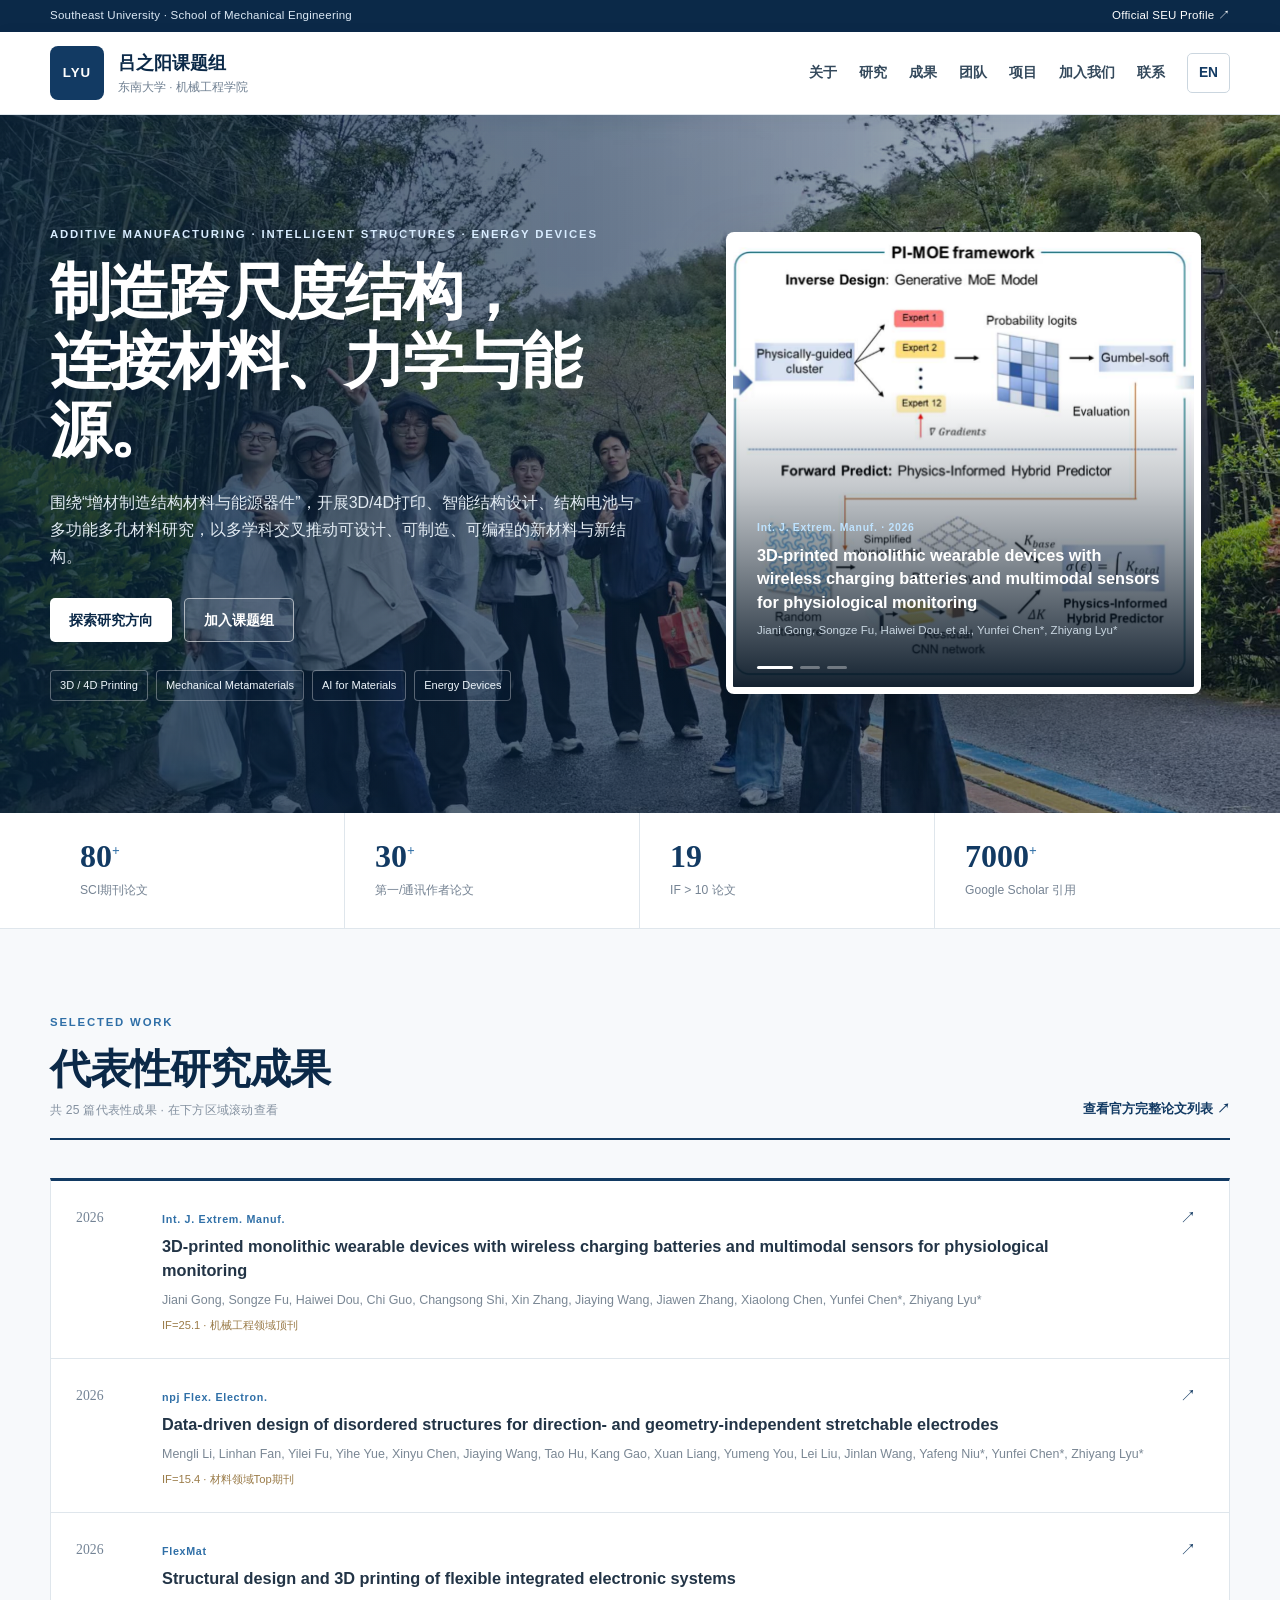
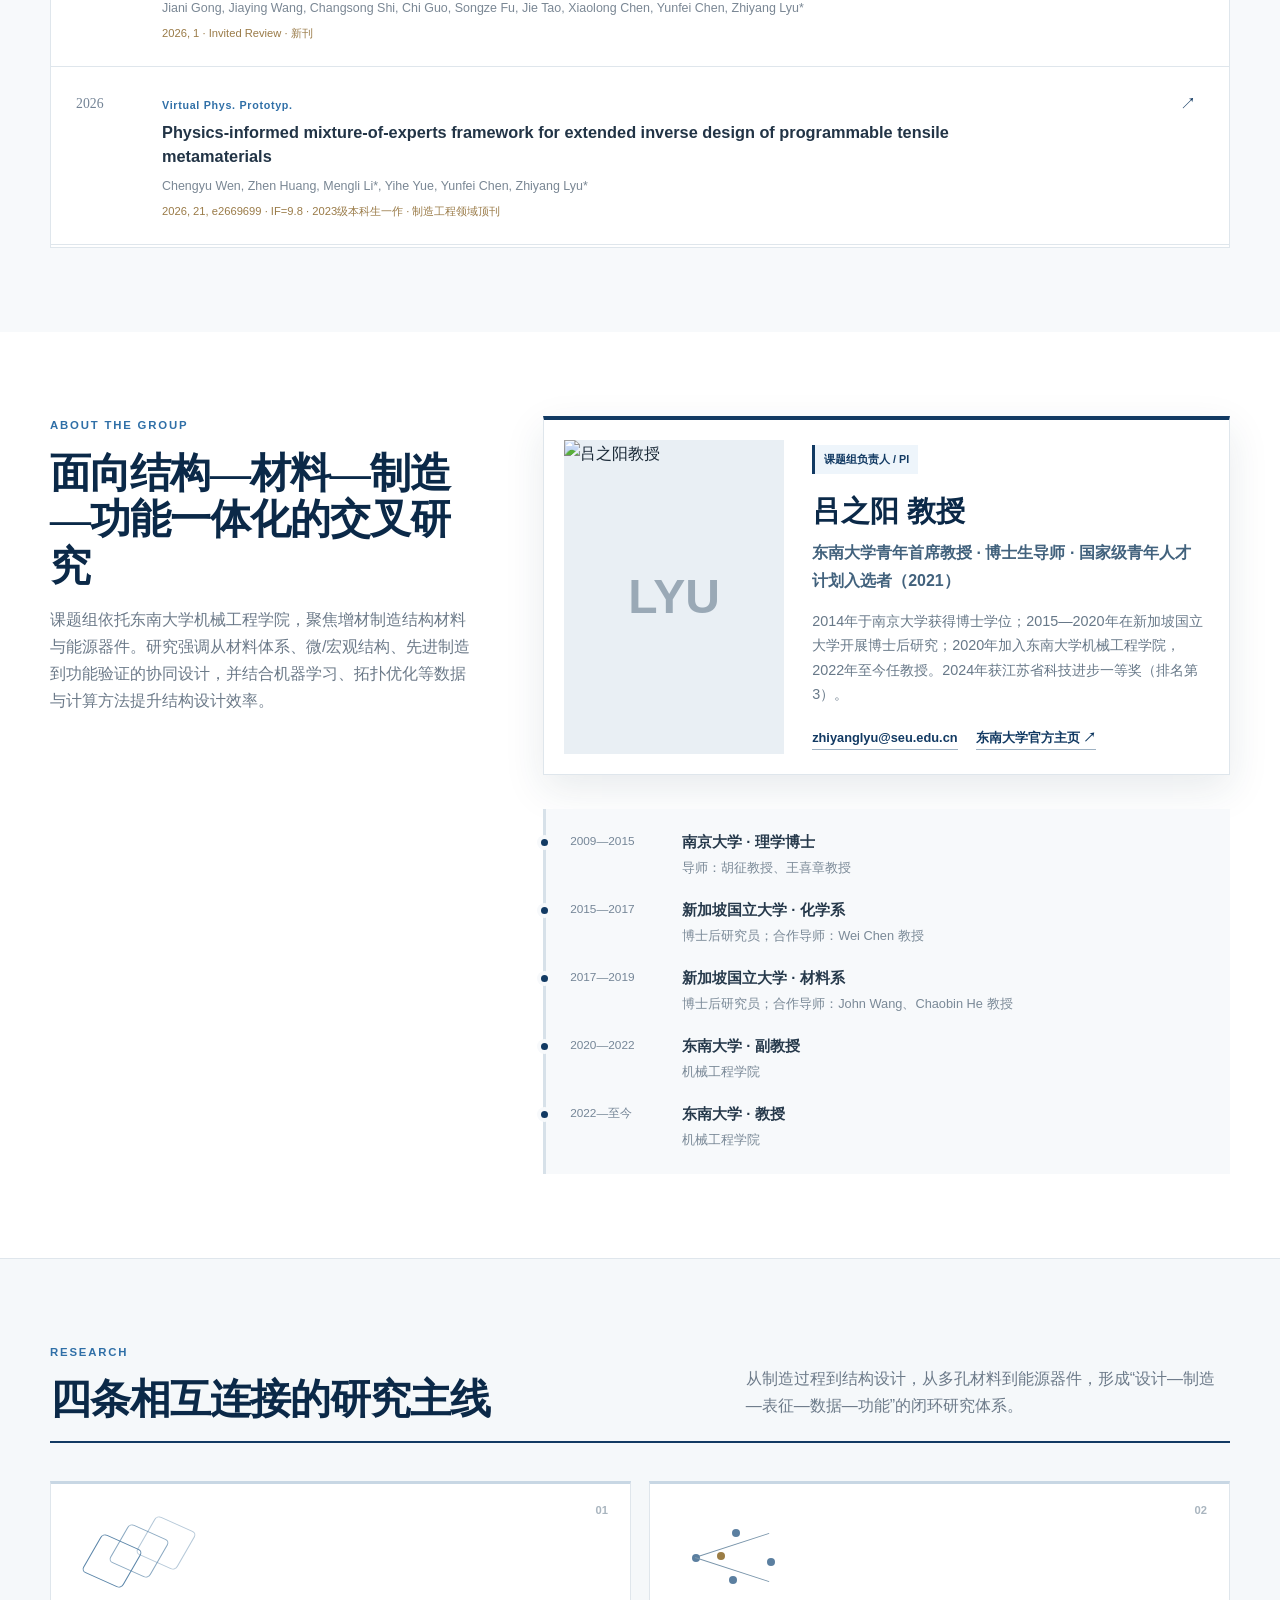
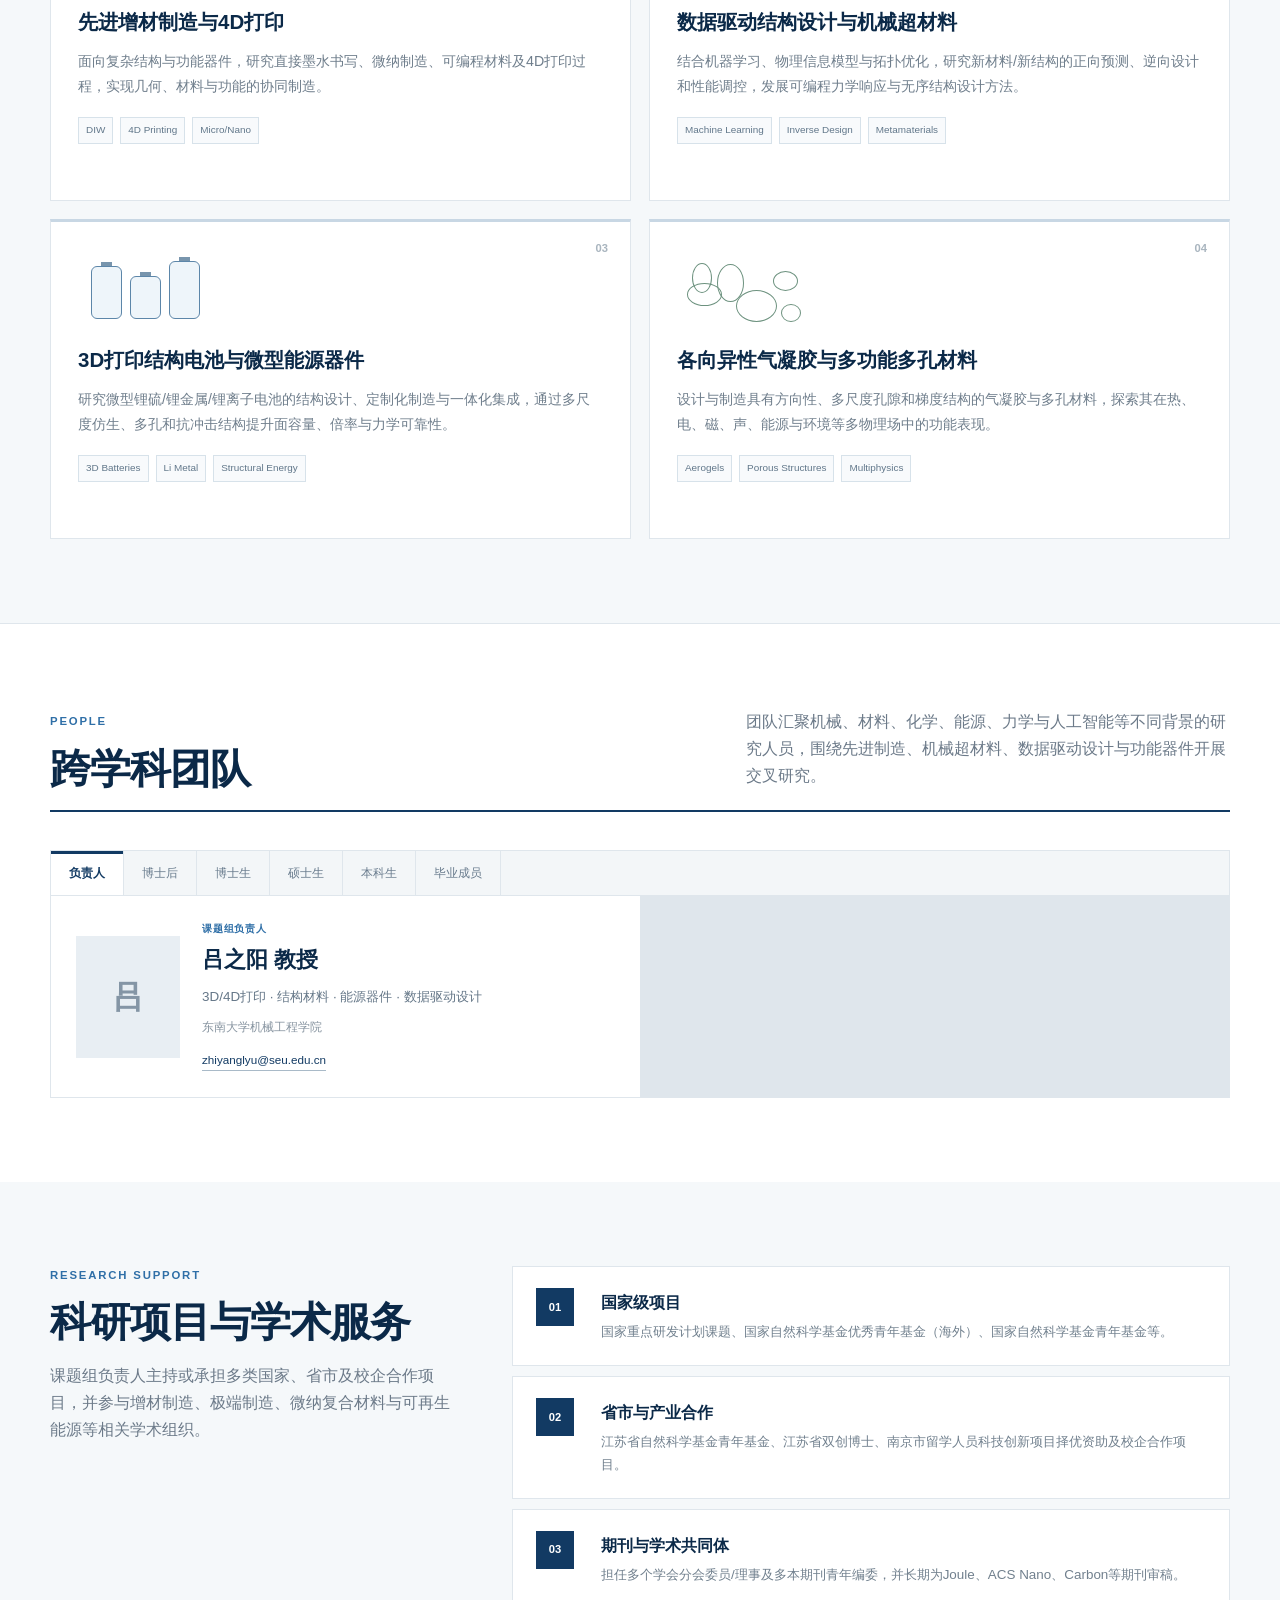
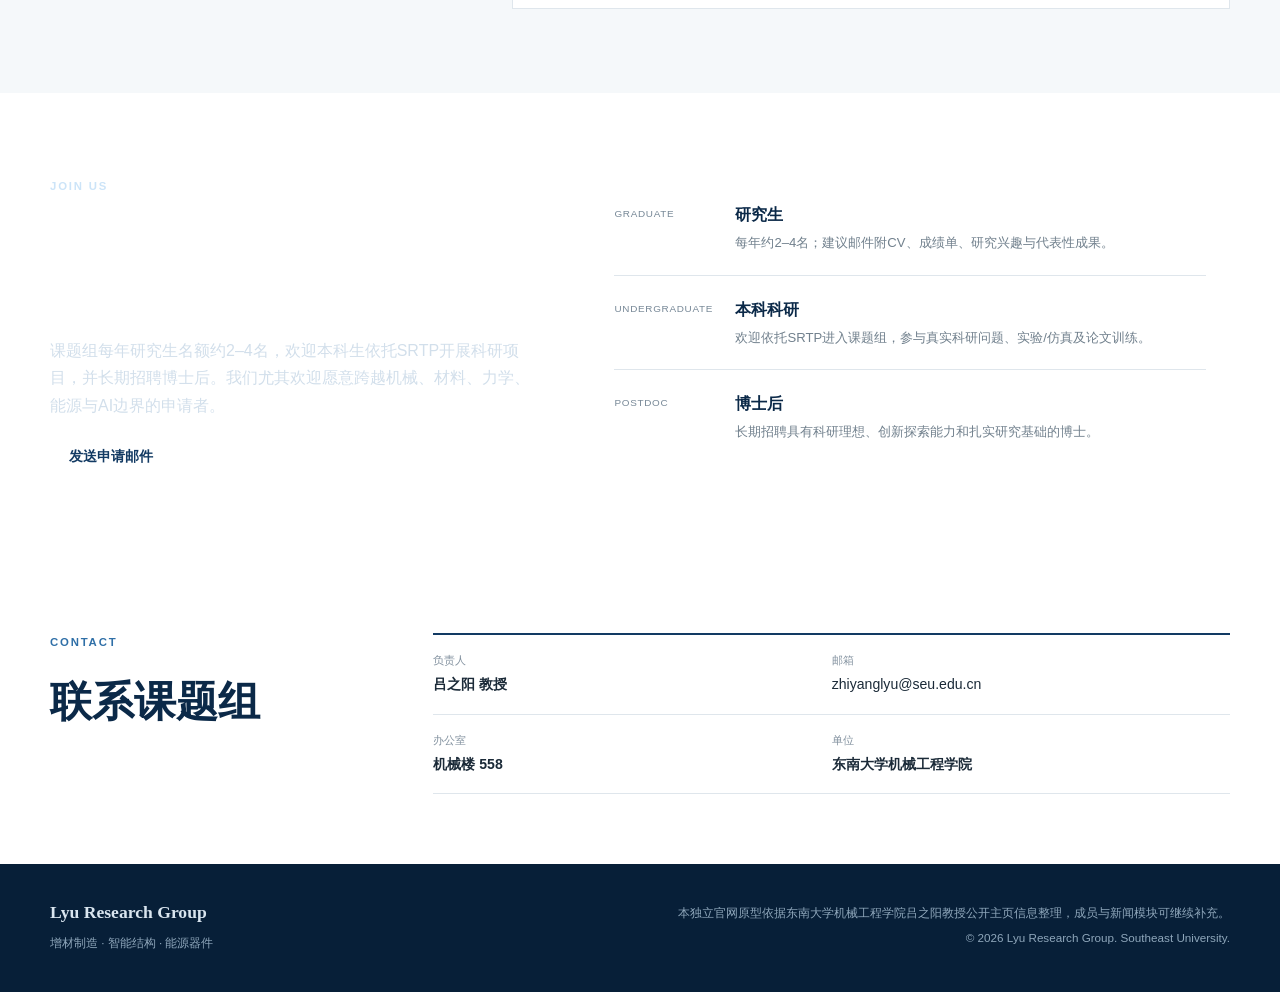
==== commit afa62a42: "Add files via upload" ====
--- a/index.html
+++ b/index.html
@@ -1,540 +1,506 @@
 <!doctype html>
+
 <html lang="zh-CN">
 <head>
-  <meta charset="utf-8" />
-  <meta name="viewport" content="width=device-width, initial-scale=1" />
-  <meta name="description" content="吕之阳课题组｜东南大学机械工程学院。研究方向涵盖增材制造、4D打印、数据驱动结构设计、结构电池、气凝胶与多功能结构材料。" />
-  <meta name="theme-color" content="#07111f" />
-  <title>吕之阳课题组 | Lyu Research Group</title>
-  <link rel="stylesheet" href="styles.css?v=publications-25-v1" />
+<meta charset="utf-8"/>
+<meta content="width=device-width, initial-scale=1" name="viewport"/>
+<meta content="吕之阳课题组｜东南大学机械工程学院。研究方向涵盖增材制造、4D打印、数据驱动结构设计、结构电池、气凝胶与多功能结构材料。" name="description"/>
+<meta content="#07111f" name="theme-color"/>
+<title>吕之阳课题组 | Lyu Research Group</title>
+<link href="styles.css?v=academic-20260923" rel="stylesheet"/>
 </head>
 <body>
-  <div class="page-noise" aria-hidden="true"></div>
-  <header class="site-header" id="top">
-    <a class="brand" href="#top" aria-label="Lyu Research Group home">
-      <span class="brand-mark">LYU</span>
-      <span class="brand-copy">
-        <strong data-zh="吕之阳课题组" data-en="Lyu Research Group">吕之阳课题组</strong>
-        <small data-zh="东南大学 · 机械工程学院" data-en="Southeast University · Mechanical Engineering">东南大学 · 机械工程学院</small>
-      </span>
-    </a>
-
-    <button class="nav-toggle" aria-label="打开导航" aria-expanded="false">
-      <span></span><span></span><span></span>
-    </button>
-
-    <nav class="main-nav" aria-label="主导航">
-      <a href="#about" data-zh="关于" data-en="About">关于</a>
-      <a href="#research" data-zh="研究" data-en="Research">研究</a>
-      <a href="#publications" data-zh="成果" data-en="Publications">成果</a>
-      <a href="#people" data-zh="团队" data-en="People">团队</a>
-      <a href="#join" data-zh="加入我们" data-en="Join Us">加入我们</a>
-      <a href="#contact" data-zh="联系" data-en="Contact">联系</a>
-      <button class="lang-switch" type="button" aria-label="Switch language">EN</button>
-    </nav>
-  </header>
-
-  <main>
-    <section class="hero section-dark">
-      <div class="hero-grid shell">
-        <div class="hero-copy reveal">
-          <p class="eyebrow" data-zh="ADDITIVE MANUFACTURING · INTELLIGENT STRUCTURES · ENERGY DEVICES" data-en="ADDITIVE MANUFACTURING · INTELLIGENT STRUCTURES · ENERGY DEVICES">ADDITIVE MANUFACTURING · INTELLIGENT STRUCTURES · ENERGY DEVICES</p>
-          <h1>
-            <span data-zh="制造跨尺度结构，" data-en="Engineering structures across scales,">制造跨尺度结构，</span><br />
-            <span class="gradient-text" data-zh="连接材料、力学与能源。" data-en="connecting materials, mechanics and energy.">连接材料、力学与能源。</span>
-          </h1>
-          <p class="hero-lead" data-zh="围绕“增材制造结构材料与能源器件”，开展3D/4D打印、智能结构设计、结构电池与多功能多孔材料研究，以多学科交叉推动可设计、可制造、可编程的新材料与新结构。" data-en="Centered on additive-manufactured structural materials and energy devices, we explore 3D/4D printing, intelligent structural design, structural batteries and multifunctional porous materials to create programmable, manufacturable systems across disciplines.">围绕“增材制造结构材料与能源器件”，开展3D/4D打印、智能结构设计、结构电池与多功能多孔材料研究，以多学科交叉推动可设计、可制造、可编程的新材料与新结构。</p>
-          <div class="hero-actions">
-            <a class="btn btn-primary" href="#research" data-zh="探索研究方向" data-en="Explore research">探索研究方向</a>
-            <a class="btn btn-ghost" href="#join" data-zh="加入课题组" data-en="Join the group">加入课题组</a>
-          </div>
-          <div class="hero-tags" aria-label="research keywords">
-            <span>3D / 4D Printing</span><span>Mechanical Metamaterials</span><span>AI for Materials</span><span>Energy Devices</span>
-          </div>
-        </div>
-
-        <div class="hero-visual reveal">
-          <div class="paper-showcase" aria-label="Latest research highlights">
-
-            <a class="paper-slide active"
-               href="https://scholar.google.com/scholar?q=%223D-printed+monolithic+wearable+devices+with+wireless+charging+batteries+and+multimodal+sensors+for+physiological+monitoring%22"
-               target="_blank" rel="noopener">
-              <img src="assets/publications/paper-01.jpg"
-                   alt="3D-printed monolithic wearable devices with wireless charging batteries and multimodal sensors for physiological monitoring" />
-              <div class="paper-slide-overlay">
-                <span class="paper-journal">Int. J. Extrem. Manuf. · 2026</span>
-                <h3>3D-printed monolithic wearable devices with wireless charging batteries and multimodal sensors for physiological monitoring</h3>
-                <p>Jiani Gong, Songze Fu, Haiwei Dou, et al., Yunfei Chen*, Zhiyang Lyu*</p>
-              </div>
-            </a>
-
-            <a class="paper-slide"
-               href="https://scholar.google.com/scholar?q=%22Data-driven+design+of+disordered+structures+for+direction-+and+geometry-independent+stretchable+electrodes%22"
-               target="_blank" rel="noopener">
-              <img src="assets/publications/paper-02.jpg"
-                   alt="Data-driven design of disordered structures for direction- and geometry-independent stretchable electrodes" />
-              <div class="paper-slide-overlay">
-                <span class="paper-journal">npj Flex. Electron. · 2026</span>
-                <h3>Data-driven design of disordered structures for direction- and geometry-independent stretchable electrodes</h3>
-                <p>Mengli Li, Linhan Fan, Yilei Fu, et al., Yunfei Chen*, Zhiyang Lyu*</p>
-              </div>
-            </a>
-
-            <a class="paper-slide"
-               href="https://doi.org/10.1002/flm2.70095"
-               target="_blank" rel="noopener">
-              <img src="assets/publications/paper-03.jpg"
-                   alt="Structural design and 3D printing of flexible integrated electronic systems" />
-              <div class="paper-slide-overlay">
-                <span class="paper-journal">FlexMat · 2026</span>
-                <h3>Structural design and 3D printing of flexible integrated electronic systems</h3>
-                <p>Jiani Gong, Jiaying Wang, Changsong Shi, et al., Zhiyang Lyu*</p>
-              </div>
-            </a>
-
-            <div class="paper-dots" aria-label="Slide navigation">
-              <button class="paper-dot active" type="button" aria-label="Show slide 1"></button>
-              <button class="paper-dot" type="button" aria-label="Show slide 2"></button>
-              <button class="paper-dot" type="button" aria-label="Show slide 3"></button>
-            </div>
-          </div>
-        </div>
-      </div>
-    </section>
-
-    <section class="stats-wrap">
-      <div class="stats shell reveal">
-        <article><strong>80<sup>+</sup></strong><span data-zh="SCI期刊论文" data-en="SCI publications">SCI期刊论文</span></article>
-        <article><strong>30<sup>+</sup></strong><span data-zh="第一/通讯作者论文" data-en="First/corresponding-author papers">第一/通讯作者论文</span></article>
-        <article><strong>19</strong><span data-zh="IF > 10 论文" data-en="Papers with IF > 10">IF &gt; 10 论文</span></article>
-        <article><strong>7000<sup>+</sup></strong><span data-zh="Google Scholar 引用" data-en="Google Scholar citations">Google Scholar 引用</span></article>
-      </div>
-    </section>
-
-    <section id="about" class="section section-light">
-      <div class="shell about-grid">
-        <div class="section-heading reveal">
-          <p class="eyebrow">ABOUT THE GROUP</p>
-          <h2 data-zh="面向结构—材料—制造—功能一体化的交叉研究" data-en="Interdisciplinary research integrating structure, materials, manufacturing and function">面向结构—材料—制造—功能一体化的交叉研究</h2>
-          <p data-zh="课题组依托东南大学机械工程学院，聚焦增材制造结构材料与能源器件。研究强调从材料体系、微/宏观结构、先进制造到功能验证的协同设计，并结合机器学习、拓扑优化等数据与计算方法提升结构设计效率。" data-en="Based at the School of Mechanical Engineering, Southeast University, the group focuses on additive-manufactured structural materials and energy devices. We integrate materials systems, micro/macro architectures, advanced fabrication and functional validation, while using machine learning and topology optimization to accelerate structural design.">课题组依托东南大学机械工程学院，聚焦增材制造结构材料与能源器件。研究强调从材料体系、微/宏观结构、先进制造到功能验证的协同设计，并结合机器学习、拓扑优化等数据与计算方法提升结构设计效率。</p>
-        </div>
-
-        <div class="pi-card reveal">
-          <div class="pi-photo-wrap">
-            <img class="pi-photo" src="https://me.seu.edu.cn/_upload/article/images/42/de/14f5181f4744ba4e7e53b40e7daa/06c4f21f-17b6-4e7d-9d0a-0fb72f307fd7_s.jpg" alt="吕之阳教授" />
-            <div class="pi-photo-fallback">LYU</div>
-          </div>
-          <div class="pi-copy">
-            <span class="pill" data-zh="课题组负责人 / PI" data-en="Principal Investigator">课题组负责人 / PI</span>
-            <h3 data-zh="吕之阳 教授" data-en="Prof. Zhiyang Lyu">吕之阳 教授</h3>
-            <p class="pi-role" data-zh="东南大学青年首席教授 · 博士生导师 · 国家级青年人才计划入选者（2021）" data-en="Young Chief Professor · Ph.D. Supervisor · National-level Young Talent Program awardee (2021)">东南大学青年首席教授 · 博士生导师 · 国家级青年人才计划入选者（2021）</p>
-            <p data-zh="2014年于南京大学获得博士学位；2015—2020年在新加坡国立大学开展博士后研究；2020年加入东南大学机械工程学院，2022年至今任教授。2024年获江苏省科技进步一等奖（排名第3）。" data-en="He received his Ph.D. from Nanjing University in 2014 and conducted postdoctoral research at the National University of Singapore from 2015 to 2020. He joined Southeast University in 2020 and has served as Professor since 2022. He received the 2024 Jiangsu Provincial Science and Technology Progress First Prize (ranked 3rd).">2014年于南京大学获得博士学位；2015—2020年在新加坡国立大学开展博士后研究；2020年加入东南大学机械工程学院，2022年至今任教授。2024年获江苏省科技进步一等奖（排名第3）。</p>
-            <div class="pi-links">
-              <a href="mailto:zhiyanglyu@seu.edu.cn">zhiyanglyu@seu.edu.cn</a>
-              <a href="https://me.seu.edu.cn/lzy/list.htm" target="_blank" rel="noopener" data-zh="东南大学官方主页 ↗" data-en="Official SEU profile ↗">东南大学官方主页 ↗</a>
-            </div>
-          </div>
-        </div>
-
-        <div class="timeline reveal">
-          <div class="timeline-line"></div>
-          <article><time>2009—2015</time><div><h4 data-zh="南京大学 · 理学博士" data-en="Nanjing University · Ph.D.">南京大学 · 理学博士</h4><p data-zh="导师：胡征教授、王喜章教授" data-en="Supervisors: Prof. Zheng Hu, Prof. Xizhang Wang">导师：胡征教授、王喜章教授</p></div></article>
-          <article><time>2015—2017</time><div><h4 data-zh="新加坡国立大学 · 化学系" data-en="National University of Singapore · Chemistry">新加坡国立大学 · 化学系</h4><p data-zh="博士后研究员；合作导师：Wei Chen 教授" data-en="Postdoctoral Research Fellow; PI: Prof. Wei Chen">博士后研究员；合作导师：Wei Chen 教授</p></div></article>
-          <article><time>2017—2019</time><div><h4 data-zh="新加坡国立大学 · 材料系" data-en="National University of Singapore · Materials Science">新加坡国立大学 · 材料系</h4><p data-zh="博士后研究员；合作导师：John Wang、Chaobin He 教授" data-en="Postdoctoral Research Fellow; PIs: Prof. John Wang, Prof. Chaobin He">博士后研究员；合作导师：John Wang、Chaobin He 教授</p></div></article>
-          <article><time>2020—2022</time><div><h4 data-zh="东南大学 · 副教授" data-en="Southeast University · Associate Professor">东南大学 · 副教授</h4><p data-zh="机械工程学院" data-en="School of Mechanical Engineering">机械工程学院</p></div></article>
-          <article><time>2022—至今</time><div><h4 data-zh="东南大学 · 教授" data-en="Southeast University · Professor">东南大学 · 教授</h4><p data-zh="机械工程学院" data-en="School of Mechanical Engineering">机械工程学院</p></div></article>
-        </div>
-      </div>
-    </section>
-
-    <section id="research" class="section section-dark research-section">
-      <div class="shell">
-        <div class="section-heading split-heading reveal">
-          <div>
-            <p class="eyebrow">RESEARCH</p>
-            <h2 data-zh="四条相互连接的研究主线" data-en="Four connected research themes">四条相互连接的研究主线</h2>
-          </div>
-          <p data-zh="从制造过程到结构设计，从多孔材料到能源器件，形成“设计—制造—表征—数据—功能”的闭环研究体系。" data-en="From manufacturing processes to structural design, and from porous materials to energy devices, our work builds a closed-loop workflow spanning design, fabrication, characterization, data and function.">从制造过程到结构设计，从多孔材料到能源器件，形成“设计—制造—表征—数据—功能”的闭环研究体系。</p>
-        </div>
-
-        <div class="research-grid">
-          <article class="research-card reveal">
-            <div class="research-index">01</div>
-            <div class="research-icon icon-print"><span></span><span></span><span></span></div>
-            <h3 data-zh="先进增材制造与4D打印" data-en="Advanced Additive Manufacturing & 4D Printing">先进增材制造与4D打印</h3>
-            <p data-zh="面向复杂结构与功能器件，研究直接墨水书写、微纳制造、可编程材料及4D打印过程，实现几何、材料与功能的协同制造。" data-en="Developing direct ink writing, micro/nano fabrication, programmable materials and 4D printing for complex structures and functional devices, with co-design of geometry, materials and function.">面向复杂结构与功能器件，研究直接墨水书写、微纳制造、可编程材料及4D打印过程，实现几何、材料与功能的协同制造。</p>
-            <div class="keywords"><span>DIW</span><span>4D Printing</span><span>Micro/Nano</span></div>
-          </article>
-
-          <article class="research-card reveal">
-            <div class="research-index">02</div>
-            <div class="research-icon icon-ai"><i></i><i></i><i></i><i></i><i></i></div>
-            <h3 data-zh="数据驱动结构设计与机械超材料" data-en="Data-driven Structural Design & Mechanical Metamaterials">数据驱动结构设计与机械超材料</h3>
-            <p data-zh="结合机器学习、物理信息模型与拓扑优化，研究新材料/新结构的正向预测、逆向设计和性能调控，发展可编程力学响应与无序结构设计方法。" data-en="Combining machine learning, physics-informed models and topology optimization for forward prediction, inverse design and performance tuning of new materials and structures, including programmable mechanics and disordered architectures.">结合机器学习、物理信息模型与拓扑优化，研究新材料/新结构的正向预测、逆向设计和性能调控，发展可编程力学响应与无序结构设计方法。</p>
-            <div class="keywords"><span>Machine Learning</span><span>Inverse Design</span><span>Metamaterials</span></div>
-          </article>
-
-          <article class="research-card reveal">
-            <div class="research-index">03</div>
-            <div class="research-icon icon-energy"><b></b><b></b><b></b></div>
-            <h3 data-zh="3D打印结构电池与微型能源器件" data-en="3D-printed Structural Batteries & Micro Energy Devices">3D打印结构电池与微型能源器件</h3>
-            <p data-zh="研究微型锂硫/锂金属/锂离子电池的结构设计、定制化制造与一体化集成，通过多尺度仿生、多孔和抗冲击结构提升面容量、倍率与力学可靠性。" data-en="Structural design, customized fabrication and integration of micro Li–S, lithium-metal and Li-ion batteries, using multiscale biomimetic, porous and impact-resistant architectures to improve areal capacity, rate performance and mechanical reliability.">研究微型锂硫/锂金属/锂离子电池的结构设计、定制化制造与一体化集成，通过多尺度仿生、多孔和抗冲击结构提升面容量、倍率与力学可靠性。</p>
-            <div class="keywords"><span>3D Batteries</span><span>Li Metal</span><span>Structural Energy</span></div>
-          </article>
-
-          <article class="research-card reveal">
-            <div class="research-index">04</div>
-            <div class="research-icon icon-aero"><em></em><em></em><em></em><em></em><em></em><em></em></div>
-            <h3 data-zh="各向异性气凝胶与多功能多孔材料" data-en="Anisotropic Aerogels & Multifunctional Porous Materials">各向异性气凝胶与多功能多孔材料</h3>
-            <p data-zh="设计与制造具有方向性、多尺度孔隙和梯度结构的气凝胶与多孔材料，探索其在热、电、磁、声、能源与环境等多物理场中的功能表现。" data-en="Designing anisotropic, multiscale and gradient aerogels and porous materials, and investigating their thermal, electrical, magnetic, acoustic, energy and environmental functionalities.">设计与制造具有方向性、多尺度孔隙和梯度结构的气凝胶与多孔材料，探索其在热、电、磁、声、能源与环境等多物理场中的功能表现。</p>
-            <div class="keywords"><span>Aerogels</span><span>Porous Structures</span><span>Multiphysics</span></div>
-          </article>
-        </div>
-      </div>
-    </section>
-
-    <section id="publications" class="section section-light">
-      <div class="shell">
-        <div class="section-heading split-heading reveal">
-          <div>
-            <p class="eyebrow">SELECTED WORK</p>
-            <h2 data-zh="代表性研究成果" data-en="Selected publications">代表性研究成果</h2>
-            <p class="pub-count" data-zh="共 25 篇代表性成果 · 在下方区域滚动查看" data-en="25 selected publications · Scroll within the panel below">共 25 篇代表性成果 · 在下方区域滚动查看</p>
-          </div>
-          <a class="text-link" href="https://me.seu.edu.cn/lzy/list.htm" target="_blank" rel="noopener"
-             data-zh="查看官方完整论文列表 ↗" data-en="Full publication list on SEU ↗">查看官方完整论文列表 ↗</a>
-        </div>
-
-        <div class="pub-list" aria-label="Selected publications list">
-          <a class="pub-item reveal" href="https://scholar.google.com/scholar?q=%223D-printed+monolithic+wearable+devices+with+wireless+charging+batteries+and+multimodal+sensors+for+physiological+monitoring%22" target="_blank" rel="noopener">
-            <span class="pub-year">2026</span>
-            <div>
-              <span class="pub-type">Int. J. Extrem. Manuf.</span>
-              <h3>3D-printed monolithic wearable devices with wireless charging batteries and multimodal sensors for physiological monitoring</h3>
-              <p>Jiani Gong, Songze Fu, Haiwei Dou, Chi Guo, Changsong Shi, Xin Zhang, Jiaying Wang, Jiawen Zhang, Xiaolong Chen, Yunfei Chen*, Zhiyang Lyu*</p>
-              <p class="pub-note">IF=25.1 · 机械工程领域顶刊</p>
-            </div>
-            <span class="pub-arrow">↗</span>
-          </a>
-          <a class="pub-item reveal" href="https://scholar.google.com/scholar?q=%22Data-driven+design+of+disordered+structures+for+direction-+and+geometry-independent+stretchable+electrodes%22" target="_blank" rel="noopener">
-            <span class="pub-year">2026</span>
-            <div>
-              <span class="pub-type">npj Flex. Electron.</span>
-              <h3>Data-driven design of disordered structures for direction- and geometry-independent stretchable electrodes</h3>
-              <p>Mengli Li, Linhan Fan, Yilei Fu, Yihe Yue, Xinyu Chen, Jiaying Wang, Tao Hu, Kang Gao, Xuan Liang, Yumeng You, Lei Liu, Jinlan Wang, Yafeng Niu*, Yunfei Chen*, Zhiyang Lyu*</p>
-              <p class="pub-note">IF=15.4 · 材料领域Top期刊</p>
-            </div>
-            <span class="pub-arrow">↗</span>
-          </a>
-          <a class="pub-item reveal" href="https://doi.org/10.1002/flm2.70095" target="_blank" rel="noopener">
-            <span class="pub-year">2026</span>
-            <div>
-              <span class="pub-type">FlexMat</span>
-              <h3>Structural design and 3D printing of flexible integrated electronic systems</h3>
-              <p>Jiani Gong, Jiaying Wang, Changsong Shi, Chi Guo, Songze Fu, Jie Tao, Xiaolong Chen, Yunfei Chen, Zhiyang Lyu*</p>
-              <p class="pub-note">2026, 1 · Invited Review · 新刊</p>
-            </div>
-            <span class="pub-arrow">↗</span>
-          </a>
-          <a class="pub-item reveal" href="https://scholar.google.com/scholar?q=%22Physics-informed+mixture-of-experts+framework+for+extended+inverse+design+of+programmable+tensile+metamaterials%22" target="_blank" rel="noopener">
-            <span class="pub-year">2026</span>
-            <div>
-              <span class="pub-type">Virtual Phys. Prototyp.</span>
-              <h3>Physics-informed mixture-of-experts framework for extended inverse design of programmable tensile metamaterials</h3>
-              <p>Chengyu Wen, Zhen Huang, Mengli Li*, Yihe Yue, Yunfei Chen, Zhiyang Lyu*</p>
-              <p class="pub-note">2026, 21, e2669699 · IF=9.8 · 2023级本科生一作 · 制造工程领域顶刊</p>
-            </div>
-            <span class="pub-arrow">↗</span>
-          </a>
-          <a class="pub-item reveal" href="https://scholar.google.com/scholar?q=%22Bouligand-structured+ultrathick+electrodes+for+impact-resistant+3D-printed+batteries%22" target="_blank" rel="noopener">
-            <span class="pub-year">2026</span>
-            <div>
-              <span class="pub-type">Energy Storage Mater.</span>
-              <h3>Bouligand-structured ultrathick electrodes for impact-resistant 3D-printed batteries</h3>
-              <p>Chi Guo, Xianglin Zhou, Changsong Shi, Jinshu Zhang, Jiaming Li, Jiani Gong, Jiaying Wang, Yang Zhou, Xin-Bing Cheng, Jiawen Zhang*, Wei Liu*, Zhiyang Lyu*</p>
-              <p class="pub-note">2026, 86, 104942 · IF=19.3 · 能源领域顶刊</p>
-            </div>
-            <span class="pub-arrow">↗</span>
-          </a>
-          <a class="pub-item reveal" href="https://scholar.google.com/scholar?q=%22Directional+freeze-casting+of+aerogels%3A+Structure%2C+properties%2C+and+applications%22" target="_blank" rel="noopener">
-            <span class="pub-year">2026</span>
-            <div>
-              <span class="pub-type">Mater. Sci. Eng. R Rep.</span>
-              <h3>Directional freeze-casting of aerogels: Structure, properties, and applications</h3>
-              <p>Peiyu Luo, Xin Zhang, Yihe Yue, Zhuohang Wang, Changsong Shi, Zhiyang Lyu*</p>
-              <p class="pub-note">2026, 168, 101173 · IF=21.1 · 材料工程领域顶刊</p>
-            </div>
-            <span class="pub-arrow">↗</span>
-          </a>
-          <a class="pub-item reveal" href="https://scholar.google.com/scholar?q=%22External-Field-Assisted+Additive+Manufacturing+for+Micro%2FNano+Device+Fabrication%22" target="_blank" rel="noopener">
-            <span class="pub-year">2026</span>
-            <div>
-              <span class="pub-type">Int. J. Extrem. Manuf.</span>
-              <h3>External-Field-Assisted Additive Manufacturing for Micro/Nano Device Fabrication</h3>
-              <p>Bin Wang, Jiansheng Du, Haoyu Zhang, Ying Cao, Chengyu Wen, Veronica Iacovacci, Zhiyang Lyu*, Tianlong Li*, Qianqian Wang*</p>
-              <p class="pub-note">2026, 8, 012005 · IF=25.1 · 机械工程领域顶刊</p>
-            </div>
-            <span class="pub-arrow">↗</span>
-          </a>
-          <a class="pub-item reveal" href="https://scholar.google.com/scholar?q=%22Highly+pressure-resistant+and+high-rate+ultrathick+micro-Si+anodes+for+3D+microbatteries+via+direct-ink-writing+of+directionally+continuous+porous+microstructure%22" target="_blank" rel="noopener">
-            <span class="pub-year">2025</span>
-            <div>
-              <span class="pub-type">Energy Storage Mater.</span>
-              <h3>Highly pressure-resistant and high-rate ultrathick micro-Si anodes for 3D microbatteries via direct-ink-writing of directionally continuous porous microstructure</h3>
-              <p>Chi Guo, Chunhao Yuan, Jinshu Zhang, Xianglin Zhou, Jiaming Li, Mengli Li, Changsong Shi, Jiawen Zhang, Wei Liu, Yunfei Chen, Zhiyang Lyu*</p>
-              <p class="pub-note">2025, 74, 104448 · IF=19.3 · 能源领域顶刊</p>
-            </div>
-            <span class="pub-arrow">↗</span>
-          </a>
-          <a class="pub-item reveal" href="https://scholar.google.com/scholar?q=%223D+printing+of+multiscale+biomimetic+structural+electrodes%3A+achieving+ultrahigh+deformability+and+areal+capacity+for+Li-ion+batteries%22" target="_blank" rel="noopener">
-            <span class="pub-year">2025</span>
-            <div>
-              <span class="pub-type">Energy Storage Mater.</span>
-              <h3>3D printing of multiscale biomimetic structural electrodes: achieving ultrahigh deformability and areal capacity for Li-ion batteries</h3>
-              <p>Jiaming Li, Mengli Li, Chi Guo, Xianglin Zhou, Jiawen Zhang, John Wang, Yunfei Chen, Zhiyang Lyu*</p>
-              <p class="pub-note">2025, 74, 103958 · IF=19.3 · 能源领域顶刊</p>
-            </div>
-            <span class="pub-arrow">↗</span>
-          </a>
-          <a class="pub-item reveal" href="https://scholar.google.com/scholar?q=%22Machine+Learning-Assisted+Design+of+Nitrogen-Rich+Covalent+Triazine+Frameworks+Photocatalysts%22" target="_blank" rel="noopener">
-            <span class="pub-year">2025</span>
-            <div>
-              <span class="pub-type">Adv. Funct. Mater.</span>
-              <h3>Machine Learning-Assisted Design of Nitrogen-Rich Covalent Triazine Frameworks Photocatalysts</h3>
-              <p>Mingliang Wu, Zhilong Song, Yu Cui, Zhanzhao Fu, Kunquan Hong, Qiang Li, Zhiyang Lyu*, Wei Liu*, Jinlan Wang*</p>
-              <p class="pub-note">2025, 35, 2413453 · IF=19.9 · 材料领域顶刊</p>
-            </div>
-            <span class="pub-arrow">↗</span>
-          </a>
-          <a class="pub-item reveal" href="https://scholar.google.com/scholar?q=%22Active+Learning-Driven+Discovery+of+Donor-Acceptor+Covalent+Triazine+Frameworks+for+High-Performance+Photocatalysts%22" target="_blank" rel="noopener">
-            <span class="pub-year">2025</span>
-            <div>
-              <span class="pub-type">Adv. Funct. Mater.</span>
-              <h3>Active Learning-Driven Discovery of Donor-Acceptor Covalent Triazine Frameworks for High-Performance Photocatalysts</h3>
-              <p>Mingliang Wu, Jinxin Sun, Yu Cui, Linfeng Fan, Kunquan Hong, Wei Liu, Qiang Li*, Zhiyang Lyu*, Jinlan Wang*</p>
-              <p class="pub-note">2025, 35, 2505234 · IF=19.9 · 材料领域顶刊</p>
-            </div>
-            <span class="pub-arrow">↗</span>
-          </a>
-          <a class="pub-item reveal" href="https://scholar.google.com/scholar?q=%22Silicon+Carbide+Aerogels%3A+Fabrication%2C+Properties%2C+and+Applications%22" target="_blank" rel="noopener">
-            <span class="pub-year">2025</span>
-            <div>
-              <span class="pub-type">Small</span>
-              <h3>Silicon Carbide Aerogels: Fabrication, Properties, and Applications</h3>
-              <p>Zhongwei Tan, Lin Dong*, Zhiyang Lyu*</p>
-              <p class="pub-note">2025, 21, 2500907 · IF=11.8 · 材料领域顶刊</p>
-            </div>
-            <span class="pub-arrow">↗</span>
-          </a>
-          <a class="pub-item reveal" href="https://scholar.google.com/scholar?q=%22Gradient-Structured+Directional+Porous+Floatable+Aerogels+for+Effective+Solar-Driven+Hydrogen+Production+and+Steam+Generation%22" target="_blank" rel="noopener">
-            <span class="pub-year">2025</span>
-            <div>
-              <span class="pub-type">Nanoscale Horizons</span>
-              <h3>Gradient-Structured Directional Porous Floatable Aerogels for Effective Solar-Driven Hydrogen Production and Steam Generation</h3>
-              <p>Changsong Shi, Rongtao Zheng, Yihe Yue, Mingliang Wu, Pengfei Li, Linfeng Fan, Chi Guo, Xin Zhang, Peiyu Luo, Jiawen Zhang, Cuilian Wen, Jinlan Wang*, Baisheng Sa*, Zhiyang Lyu*</p>
-              <p class="pub-note">2025, 10, 2960–2971 · IF=6.4</p>
-            </div>
-            <span class="pub-arrow">↗</span>
-          </a>
-          <a class="pub-item reveal" href="https://scholar.google.com/scholar?q=%22Achieving+impact-buffered+compressible+batteries+through+3D+printing-assisted+design+of+negative+Poisson%27s+ratio+structural+electrodes%22" target="_blank" rel="noopener">
-            <span class="pub-year">2025</span>
-            <div>
-              <span class="pub-type">Fundam. Res.</span>
-              <h3>Achieving impact-buffered compressible batteries through 3D printing-assisted design of negative Poisson's ratio structural electrodes</h3>
-              <p>Yunlong Li, Xihai Ni, Shijun Zhu, Jiaming Li, Chi Guo, Mengli Li, Jiani Gong, Xianglin Zhou, Ji Lang, Qiang Gao, Jiawen Zhang, Yunfei Chen, Zhiyang Lyu*</p>
-              <p class="pub-note">2025, 5, 2248–2255 · IF=7.0 · 综合领域</p>
-            </div>
-            <span class="pub-arrow">↗</span>
-          </a>
-          <a class="pub-item reveal" href="https://scholar.google.com/scholar?q=%223D+printing+of+ZnO-modified+hydroxyapatite+scaffolds+with+directional+pore+microstructure+for+enhanced+mechanical+properties+and+biocompatibility%22" target="_blank" rel="noopener">
-            <span class="pub-year">2025</span>
-            <div>
-              <span class="pub-type">FlatChem</span>
-              <h3>3D printing of ZnO-modified hydroxyapatite scaffolds with directional pore microstructure for enhanced mechanical properties and biocompatibility</h3>
-              <p>Xianglin Zhou, Wenya Zhou, Xiaolei Xie, Hongwei Chen, Mengli Li, Xu Zhen, Jing Ma*, Zhiyang Lyu*</p>
-              <p class="pub-note">2025, 52, 100890</p>
-            </div>
-            <span class="pub-arrow">↗</span>
-          </a>
-          <a class="pub-item reveal" href="https://scholar.google.com/scholar?q=%223D+Printing+of+Customized+Li-S+Microbatteries%22" target="_blank" rel="noopener">
-            <span class="pub-year">2024</span>
-            <div>
-              <span class="pub-type">Nano Energy</span>
-              <h3>3D Printing of Customized Li-S Microbatteries</h3>
-              <p>Mengli Li, Yue Guo, Chunhao Yuan, Jiaming Li, Chi Guo, Jiuyang Zhang, Xizhang Wang, Jinlan Wang, John Wang, Zheng Hu*, Yunfei Chen*, Zhiyang Lyu*</p>
-              <p class="pub-note">2024, 130, 110101 · IF=16.7 · 能源领域顶刊</p>
-            </div>
-            <span class="pub-arrow">↗</span>
-          </a>
-          <a class="pub-item reveal" href="https://scholar.google.com/scholar?q=%22Integrated+Actuation+and+Sensing%3A+Towards+Intelligent+Soft+Robots%22" target="_blank" rel="noopener">
-            <span class="pub-year">2024</span>
-            <div>
-              <span class="pub-type">Cyborg Bionic Syst.</span>
-              <h3>Integrated Actuation and Sensing: Towards Intelligent Soft Robots</h3>
-              <p>Shuai Zhou, Yuanhang Li, Qianqian Wang*, Zhiyang Lyu*</p>
-              <p class="pub-note">2024, 5, 0105 · IF=20.9 · 2020级本科生一作 · ESI hot paper</p>
-            </div>
-            <span class="pub-arrow">↗</span>
-          </a>
-          <a class="pub-item reveal" href="https://scholar.google.com/scholar?q=%223D+printing+of+graphene-based+aerogels+and+their+applications%22" target="_blank" rel="noopener">
-            <span class="pub-year">2024</span>
-            <div>
-              <span class="pub-type">FlatChem</span>
-              <h3>3D printing of graphene-based aerogels and their applications</h3>
-              <p>Jiaying Wang, Zhe Shi, Jiani Gong, Xianglin Zhou, Jiaming Li, Zhiyang Lyu*</p>
-              <p class="pub-note">2024, 47, 100731 · 2021级本科生一作</p>
-            </div>
-            <span class="pub-arrow">↗</span>
-          </a>
-          <a class="pub-item reveal" href="https://scholar.google.com/scholar?q=%22Two-dimensional+metal-organic+frameworks+and+their+derivatives%3A+synthesis%2C+3D+printing+fabrication%2C+and+applications%22" target="_blank" rel="noopener">
-            <span class="pub-year">2024</span>
-            <div>
-              <span class="pub-type">Materials Today</span>
-              <h3>Two-dimensional metal-organic frameworks and their derivatives: synthesis, 3D printing fabrication, and applications</h3>
-              <p>Mengli Li, Mingliang Wu, Qiang Li, Jinlan Wang, Zhiyang Lyu*</p>
-              <p class="pub-note">2024 · Book Chapter</p>
-            </div>
-            <span class="pub-arrow">↗</span>
-          </a>
-          <a class="pub-item reveal" href="https://scholar.google.com/scholar?q=%223D-Printed+Biomimetic+Structures+for+Energy+and+Environmental+Applications%22" target="_blank" rel="noopener">
-            <span class="pub-year">2024</span>
-            <div>
-              <span class="pub-type">DeCarbon</span>
-              <h3>3D-Printed Biomimetic Structures for Energy and Environmental Applications</h3>
-              <p>Jiaming Li, Mengli Li, J. Justin Koh, John Wang, Zhiyang Lyu*</p>
-              <p class="pub-note">2024, 3, 100026 · Invited Review · 新刊</p>
-            </div>
-            <span class="pub-arrow">↗</span>
-          </a>
-          <a class="pub-item reveal" href="https://scholar.google.com/scholar?q=%224D+printing%3A+interdisciplinary+integration+of+smart+materials%2C+structural+design%2C+and+new+functionality%22" target="_blank" rel="noopener">
-            <span class="pub-year">2023</span>
-            <div>
-              <span class="pub-type">Int. J. Extrem. Manuf.</span>
-              <h3>4D printing: interdisciplinary integration of smart materials, structural design, and new functionality</h3>
-              <p>Zhiyang Lyu*, Jinlan Wang, Yunfei Chen*</p>
-              <p class="pub-note">2023, 5, 032011 · IF=25.1 · 机械工程领域顶刊</p>
-            </div>
-            <span class="pub-arrow">↗</span>
-          </a>
-          <a class="pub-item reveal" href="https://scholar.google.com/scholar?q=%22Direct+ink+writing+of+programmable+functional+silicone-based+composites+for+4D+printing+applications%22" target="_blank" rel="noopener">
-            <span class="pub-year">2022</span>
-            <div>
-              <span class="pub-type">Interdiscip. Mater.</span>
-              <h3>Direct ink writing of programmable functional silicone-based composites for 4D printing applications</h3>
-              <p>Zhiyang Lyu*, J. Justin Koh, Gwendolyn J. H. Lim, Danwei Zhang, Ting Xiong, ..., Junfei Duan, Jun Ding, John Wang, Jinlan Wang, Yunfei Chen*, Chaobin He*</p>
-              <p class="pub-note">2022, 1, 507–516 · IF=22.5 · 交叉学科材料领域顶刊</p>
-            </div>
-            <span class="pub-arrow">↗</span>
-          </a>
-          <a class="pub-item reveal" href="https://scholar.google.com/scholar?q=%22Effect+of+Surface-Patterned+Topographies+of+Ceramic+Membranes+on+the+Filtration+of+Activated+Sludge+and+their+Interaction+with+Different+Particle+Sizes%22" target="_blank" rel="noopener">
-            <span class="pub-year">2022</span>
-            <div>
-              <span class="pub-type">J. Membr. Sci.</span>
-              <h3>Effect of Surface-Patterned Topographies of Ceramic Membranes on the Filtration of Activated Sludge and their Interaction with Different Particle Sizes</h3>
-              <p>Tze Chiang Albert Ng#, Zhiyang Lyu#, Chuansheng Wang, Shuai Guo, Wei Jie Poh, Qilin Gu, Lei Zhang, John Wang*, How Yong Ng*</p>
-              <p class="pub-note">2022, 645, 120125 · IF=8.8 · 膜工程领域顶刊</p>
-            </div>
-            <span class="pub-arrow">↗</span>
-          </a>
-          <a class="pub-item reveal" href="https://scholar.google.com/scholar?q=%22Design+and+Manufacture+of+3D-Printed+Batteries%22" target="_blank" rel="noopener">
-            <span class="pub-year">2021</span>
-            <div>
-              <span class="pub-type">Joule</span>
-              <h3>Design and Manufacture of 3D-Printed Batteries</h3>
-              <p>Zhiyang Lyu*, Gwendolyn J. H. Lim, J. Justin Koh, Yi Li, Yanwen Ma, Jun Ding, Jinlan Wang, Zheng Hu, John Wang, Wei Chen, Yunfei Chen*</p>
-              <p class="pub-note">2021, 5, 89–114 · IF=37.1 · ESI highly cited paper · 能源领域顶刊</p>
-            </div>
-            <span class="pub-arrow">↗</span>
-          </a>
-          <a class="pub-item reveal" href="https://scholar.google.com/scholar?q=%22Robust%2C+3D-printed+hydratable+plastics+for+effective+solar+desalination%22" target="_blank" rel="noopener">
-            <span class="pub-year">2021</span>
-            <div>
-              <span class="pub-type">Nano Energy</span>
-              <h3>Robust, 3D-printed hydratable plastics for effective solar desalination</h3>
-              <p>J. Justin Koh, Gwendolyn J. H. Lim, Souvik Chakraborty, Yaoxin Zhang, Siqi Liu, Xiwen Zhang, Swee Ching Tan*, Zhiyang Lyu*, Jun Ding*, Chaobin He*</p>
-              <p class="pub-note">2021, 79, 105436 · IF=16.7 · 能源领域顶刊</p>
-            </div>
-            <span class="pub-arrow">↗</span>
-          </a>
-        </div>
-      </div>
-    </section>
-
-    <section class="section funding-section">
-      <div class="shell funding-grid">
-        <div class="section-heading reveal">
-          <p class="eyebrow">RESEARCH SUPPORT</p>
-          <h2 data-zh="科研项目与学术服务" data-en="Research support & academic service">科研项目与学术服务</h2>
-          <p data-zh="课题组负责人主持或承担多类国家、省市及校企合作项目，并参与增材制造、极端制造、微纳复合材料与可再生能源等相关学术组织。" data-en="The group is supported by national, provincial, municipal and industry–university programs, with active service in additive manufacturing, extreme manufacturing, micro/nano composites and renewable-energy communities.">课题组负责人主持或承担多类国家、省市及校企合作项目，并参与增材制造、极端制造、微纳复合材料与可再生能源等相关学术组织。</p>
-        </div>
-        <div class="funding-cards reveal">
-          <article><span>01</span><div><h3 data-zh="国家级项目" data-en="National Programs">国家级项目</h3><p data-zh="国家重点研发计划课题、国家自然科学基金优秀青年基金（海外）、国家自然科学基金青年基金等。" data-en="National Key R&D Program project, NSFC Excellent Young Scientists Fund (Overseas), NSFC Young Scientists Fund, and related support.">国家重点研发计划课题、国家自然科学基金优秀青年基金（海外）、国家自然科学基金青年基金等。</p></div></article>
-          <article><span>02</span><div><h3 data-zh="省市与产业合作" data-en="Regional & Industry Collaboration">省市与产业合作</h3><p data-zh="江苏省自然科学基金青年基金、江苏省双创博士、南京市留学人员科技创新项目择优资助及校企合作项目。" data-en="Jiangsu Natural Science Foundation, Jiangsu Innovation & Entrepreneurship Doctor Program, Nanjing innovation support and industry collaborations.">江苏省自然科学基金青年基金、江苏省双创博士、南京市留学人员科技创新项目择优资助及校企合作项目。</p></div></article>
-          <article><span>03</span><div><h3 data-zh="期刊与学术共同体" data-en="Journals & Academic Community">期刊与学术共同体</h3><p data-zh="担任多个学会分会委员/理事及多本期刊青年编委，并长期为Joule、ACS Nano、Carbon等期刊审稿。" data-en="Service on professional societies and journal young editorial boards, with peer reviewing for journals including Joule, ACS Nano and Carbon.">担任多个学会分会委员/理事及多本期刊青年编委，并长期为Joule、ACS Nano、Carbon等期刊审稿。</p></div></article>
-        </div>
-      </div>
-    </section>
-
-    <section id="people" class="section section-dark people-section">
-      <div class="shell">
-        <div class="section-heading split-heading reveal">
-          <div><p class="eyebrow">PEOPLE</p><h2 data-zh="跨学科团队" data-en="An interdisciplinary team">跨学科团队</h2></div>
-          <p data-zh="团队汇聚机械、材料、化学、能源、力学与人工智能等不同背景的研究人员，围绕先进制造、机械超材料、数据驱动设计与功能器件开展交叉研究。" data-en="The group brings together researchers from mechanical engineering, materials, chemistry, energy, mechanics and AI to pursue interdisciplinary work in advanced manufacturing, mechanical metamaterials, data-driven design and functional devices.">团队汇聚机械、材料、化学、能源、力学与人工智能等不同背景的研究人员，围绕先进制造、机械超材料、数据驱动设计与功能器件开展交叉研究。</p>
-        </div>
-        <div class="people-placeholder reveal">
-          <div class="people-rail" role="tablist" aria-label="Team categories">
-            <button class="people-tab active" type="button" data-group="pi" data-zh="负责人" data-en="PI">负责人</button>
-            <button class="people-tab" type="button" data-group="postdoc" data-zh="博士后" data-en="Postdocs">博士后</button>
-            <button class="people-tab" type="button" data-group="phd" data-zh="博士生" data-en="Ph.D. Students">博士生</button>
-            <button class="people-tab" type="button" data-group="master" data-zh="硕士生" data-en="Master Students">硕士生</button>
-            <button class="people-tab" type="button" data-group="undergrad" data-zh="本科生" data-en="Undergraduates">本科生</button>
-            <button class="people-tab" type="button" data-group="alumni" data-zh="毕业成员" data-en="Alumni">毕业成员</button>
-          </div>
-          <div id="member-list" class="member-list" aria-live="polite"></div>
-        </div>
-      </div>
-    </section>
-
-    <section id="join" class="section join-section">
-      <div class="shell join-grid">
-        <div class="join-copy reveal">
-          <p class="eyebrow">JOIN US</p>
-          <h2 data-zh="把好奇心变成可验证的结构与器件" data-en="Turn curiosity into testable structures and devices">把好奇心变成可验证的结构与器件</h2>
-          <p data-zh="课题组每年研究生名额约2–4名，欢迎本科生依托SRTP开展科研项目，并长期招聘博士后。我们尤其欢迎愿意跨越机械、材料、力学、能源与AI边界的申请者。" data-en="The group typically recruits 2–4 graduate students each year, welcomes undergraduates through SRTP projects, and continuously recruits postdoctoral researchers. Applicants interested in crossing the boundaries of mechanics, materials, energy and AI are encouraged to get in touch.">课题组每年研究生名额约2–4名，欢迎本科生依托SRTP开展科研项目，并长期招聘博士后。我们尤其欢迎愿意跨越机械、材料、力学、能源与AI边界的申请者。</p>
-          <a class="btn btn-primary" href="mailto:zhiyanglyu@seu.edu.cn?subject=Application%20to%20Lyu%20Research%20Group" data-zh="发送申请邮件" data-en="Email your application">发送申请邮件</a>
-        </div>
-        <div class="join-panel reveal">
-          <article><span>Graduate</span><h3 data-zh="研究生" data-en="Graduate Students">研究生</h3><p data-zh="每年约2–4名；建议邮件附CV、成绩单、研究兴趣与代表性成果。" data-en="Typically 2–4 positions each year. An email with CV, transcript, research interests and representative work is recommended.">每年约2–4名；建议邮件附CV、成绩单、研究兴趣与代表性成果。</p></article>
-          <article><span>Undergraduate</span><h3 data-zh="本科科研" data-en="Undergraduate Research">本科科研</h3><p data-zh="欢迎依托SRTP进入课题组，参与真实科研问题、实验/仿真及论文训练。" data-en="Undergraduates are welcome through SRTP to work on real research problems, experiments/simulations and academic writing.">欢迎依托SRTP进入课题组，参与真实科研问题、实验/仿真及论文训练。</p></article>
-          <article><span>Postdoc</span><h3 data-zh="博士后" data-en="Postdoctoral Fellows">博士后</h3><p data-zh="长期招聘具有科研理想、创新探索能力和扎实研究基础的博士。" data-en="Long-term openings for researchers with strong fundamentals, curiosity and independent innovation capability.">长期招聘具有科研理想、创新探索能力和扎实研究基础的博士。</p></article>
-        </div>
-      </div>
-    </section>
-
-    <section id="contact" class="section contact-section section-light">
-      <div class="shell contact-grid reveal">
-        <div>
-          <p class="eyebrow">CONTACT</p>
-          <h2 data-zh="联系课题组" data-en="Contact the group">联系课题组</h2>
-        </div>
-        <div class="contact-details">
-          <article><span data-zh="负责人" data-en="Principal Investigator">负责人</span><strong data-zh="吕之阳 教授" data-en="Prof. Zhiyang Lyu">吕之阳 教授</strong></article>
-          <article><span data-zh="邮箱" data-en="Email">邮箱</span><a href="mailto:zhiyanglyu@seu.edu.cn">zhiyanglyu@seu.edu.cn</a></article>
-          <article><span data-zh="办公室" data-en="Office">办公室</span><strong data-zh="机械楼 558" data-en="Mechanical Building 558">机械楼 558</strong></article>
-          <article><span data-zh="单位" data-en="Affiliation">单位</span><strong data-zh="东南大学机械工程学院" data-en="School of Mechanical Engineering, Southeast University">东南大学机械工程学院</strong></article>
-        </div>
-      </div>
-    </section>
-  </main>
-
-  <footer class="site-footer">
-    <div class="shell footer-grid">
-      <div><strong>Lyu Research Group</strong><p data-zh="增材制造 · 智能结构 · 能源器件" data-en="Additive Manufacturing · Intelligent Structures · Energy Devices">增材制造 · 智能结构 · 能源器件</p></div>
-      <div class="footer-note"><p data-zh="本独立官网原型依据东南大学机械工程学院吕之阳教授公开主页信息整理，成员与新闻模块可继续补充。" data-en="This independent website prototype is based on the public SEU faculty profile. Team and news sections are ready for further expansion.">本独立官网原型依据东南大学机械工程学院吕之阳教授公开主页信息整理，成员与新闻模块可继续补充。</p><p>© <span id="year"></span> Lyu Research Group. Southeast University.</p></div>
-    </div>
-  </footer>
-
-  <button class="back-top" aria-label="返回顶部">↑</button>
-  <script src="script.js?v=publications-25-v1"></script>
+<div aria-hidden="true" class="page-noise"></div>
+<div class="academic-utility"><div class="shell academic-utility-inner"><span>Southeast University · School of Mechanical Engineering</span><a href="https://me.seu.edu.cn/lzy/list.htm" rel="noopener" target="_blank">Official SEU Profile ↗</a></div></div><header class="site-header" id="top">
+
+
+
+<div class="shell header-inner"><a aria-label="Lyu Research Group home" class="brand" href="#top">
+<span class="brand-mark">LYU</span>
+<span class="brand-copy">
+<strong data-en="Lyu Research Group" data-zh="吕之阳课题组">吕之阳课题组</strong>
+<small data-en="Southeast University · Mechanical Engineering" data-zh="东南大学 · 机械工程学院">东南大学 · 机械工程学院</small>
+</span>
+</a><button aria-expanded="false" aria-label="打开导航" class="nav-toggle">
+<span></span><span></span><span></span>
+</button><nav aria-label="主导航" class="main-nav">
+<a data-en="About" data-zh="关于" href="#about">关于</a>
+<a data-en="Research" data-zh="研究" href="#research">研究</a>
+<a data-en="Publications" data-zh="成果" href="#publications">成果</a>
+<a data-en="People" data-zh="团队" href="#people">团队</a>
+<a data-en="Support" data-zh="项目" href="#support">项目</a><a data-en="Join Us" data-zh="加入我们" href="#join">加入我们</a>
+<a data-en="Contact" data-zh="联系" href="#contact">联系</a>
+<button aria-label="Switch language" class="lang-switch" type="button">EN</button>
+</nav></div></header>
+<main>
+
+
+
+
+
+
+
+
+
+<section class="hero academic-hero">
+<div class="hero-grid shell">
+<div class="hero-copy reveal">
+<p class="eyebrow" data-en="ADDITIVE MANUFACTURING · INTELLIGENT STRUCTURES · ENERGY DEVICES" data-zh="ADDITIVE MANUFACTURING · INTELLIGENT STRUCTURES · ENERGY DEVICES">ADDITIVE MANUFACTURING · INTELLIGENT STRUCTURES · ENERGY DEVICES</p>
+<h1>
+<span data-en="Engineering structures across scales," data-zh="制造跨尺度结构，">制造跨尺度结构，</span><br/>
+<span class="gradient-text" data-en="connecting materials, mechanics and energy." data-zh="连接材料、力学与能源。">连接材料、力学与能源。</span>
+</h1>
+<p class="hero-lead" data-en="Centered on additive-manufactured structural materials and energy devices, we explore 3D/4D printing, intelligent structural design, structural batteries and multifunctional porous materials to create programmable, manufacturable systems across disciplines." data-zh="围绕“增材制造结构材料与能源器件”，开展3D/4D打印、智能结构设计、结构电池与多功能多孔材料研究，以多学科交叉推动可设计、可制造、可编程的新材料与新结构。">围绕“增材制造结构材料与能源器件”，开展3D/4D打印、智能结构设计、结构电池与多功能多孔材料研究，以多学科交叉推动可设计、可制造、可编程的新材料与新结构。</p>
+<div class="hero-actions">
+<a class="btn btn-primary" data-en="Explore research" data-zh="探索研究方向" href="#research">探索研究方向</a>
+<a class="btn btn-ghost" data-en="Join the group" data-zh="加入课题组" href="#join">加入课题组</a>
+</div>
+<div aria-label="research keywords" class="hero-tags">
+<span>3D / 4D Printing</span><span>Mechanical Metamaterials</span><span>AI for Materials</span><span>Energy Devices</span>
+</div>
+</div>
+<div class="hero-visual reveal">
+<div aria-label="Latest research highlights" class="paper-showcase">
+<a class="paper-slide active" href="https://scholar.google.com/scholar?q=%223D-printed+monolithic+wearable+devices+with+wireless+charging+batteries+and+multimodal+sensors+for+physiological+monitoring%22" rel="noopener" target="_blank">
+<img alt="3D-printed monolithic wearable devices with wireless charging batteries and multimodal sensors for physiological monitoring" src="assets/publications/paper-01.jpg"/>
+<div class="paper-slide-overlay">
+<span class="paper-journal">Int. J. Extrem. Manuf. · 2026</span>
+<h3>3D-printed monolithic wearable devices with wireless charging batteries and multimodal sensors for physiological monitoring</h3>
+<p>Jiani Gong, Songze Fu, Haiwei Dou, et al., Yunfei Chen*, Zhiyang Lyu*</p>
+</div>
+</a>
+<a class="paper-slide" href="https://scholar.google.com/scholar?q=%22Data-driven+design+of+disordered+structures+for+direction-+and+geometry-independent+stretchable+electrodes%22" rel="noopener" target="_blank">
+<img alt="Data-driven design of disordered structures for direction- and geometry-independent stretchable electrodes" src="assets/publications/paper-02.jpg"/>
+<div class="paper-slide-overlay">
+<span class="paper-journal">npj Flex. Electron. · 2026</span>
+<h3>Data-driven design of disordered structures for direction- and geometry-independent stretchable electrodes</h3>
+<p>Mengli Li, Linhan Fan, Yilei Fu, et al., Yunfei Chen*, Zhiyang Lyu*</p>
+</div>
+</a>
+<a class="paper-slide" href="https://doi.org/10.1002/flm2.70095" rel="noopener" target="_blank">
+<img alt="Structural design and 3D printing of flexible integrated electronic systems" src="assets/publications/paper-03.jpg"/>
+<div class="paper-slide-overlay">
+<span class="paper-journal">FlexMat · 2026</span>
+<h3>Structural design and 3D printing of flexible integrated electronic systems</h3>
+<p>Jiani Gong, Jiaying Wang, Changsong Shi, et al., Zhiyang Lyu*</p>
+</div>
+</a>
+<div aria-label="Slide navigation" class="paper-dots">
+<button aria-label="Show slide 1" class="paper-dot active" type="button"></button>
+<button aria-label="Show slide 2" class="paper-dot" type="button"></button>
+<button aria-label="Show slide 3" class="paper-dot" type="button"></button>
+</div>
+</div>
+</div>
+</div>
+</section><section class="stats-wrap academic-stats">
+<div class="stats shell reveal">
+<article><strong>80<sup>+</sup></strong><span data-en="SCI publications" data-zh="SCI期刊论文">SCI期刊论文</span></article>
+<article><strong>30<sup>+</sup></strong><span data-en="First/corresponding-author papers" data-zh="第一/通讯作者论文">第一/通讯作者论文</span></article>
+<article><strong>19</strong><span data-en="Papers with IF &gt; 10" data-zh="IF &gt; 10 论文">IF &gt; 10 论文</span></article>
+<article><strong>7000<sup>+</sup></strong><span data-en="Google Scholar citations" data-zh="Google Scholar 引用">Google Scholar 引用</span></article>
+</div>
+</section><section class="section section-light academic-publications" id="publications">
+<div class="shell">
+<div class="section-heading split-heading reveal">
+<div>
+<p class="eyebrow">SELECTED WORK</p>
+<h2 data-en="Selected publications" data-zh="代表性研究成果">代表性研究成果</h2>
+<p class="pub-count" data-en="25 selected publications · Scroll within the panel below" data-zh="共 25 篇代表性成果 · 在下方区域滚动查看">共 25 篇代表性成果 · 在下方区域滚动查看</p>
+</div>
+<a class="text-link" data-en="Full publication list on SEU ↗" data-zh="查看官方完整论文列表 ↗" href="https://me.seu.edu.cn/lzy/list.htm" rel="noopener" target="_blank">查看官方完整论文列表 ↗</a>
+</div>
+<div aria-label="Selected publications list" class="pub-list">
+<a class="pub-item reveal" href="https://scholar.google.com/scholar?q=%223D-printed+monolithic+wearable+devices+with+wireless+charging+batteries+and+multimodal+sensors+for+physiological+monitoring%22" rel="noopener" target="_blank">
+<span class="pub-year">2026</span>
+<div>
+<span class="pub-type">Int. J. Extrem. Manuf.</span>
+<h3>3D-printed monolithic wearable devices with wireless charging batteries and multimodal sensors for physiological monitoring</h3>
+<p>Jiani Gong, Songze Fu, Haiwei Dou, Chi Guo, Changsong Shi, Xin Zhang, Jiaying Wang, Jiawen Zhang, Xiaolong Chen, Yunfei Chen*, Zhiyang Lyu*</p>
+<p class="pub-note">IF=25.1 · 机械工程领域顶刊</p>
+</div>
+<span class="pub-arrow">↗</span>
+</a>
+<a class="pub-item reveal" href="https://scholar.google.com/scholar?q=%22Data-driven+design+of+disordered+structures+for+direction-+and+geometry-independent+stretchable+electrodes%22" rel="noopener" target="_blank">
+<span class="pub-year">2026</span>
+<div>
+<span class="pub-type">npj Flex. Electron.</span>
+<h3>Data-driven design of disordered structures for direction- and geometry-independent stretchable electrodes</h3>
+<p>Mengli Li, Linhan Fan, Yilei Fu, Yihe Yue, Xinyu Chen, Jiaying Wang, Tao Hu, Kang Gao, Xuan Liang, Yumeng You, Lei Liu, Jinlan Wang, Yafeng Niu*, Yunfei Chen*, Zhiyang Lyu*</p>
+<p class="pub-note">IF=15.4 · 材料领域Top期刊</p>
+</div>
+<span class="pub-arrow">↗</span>
+</a>
+<a class="pub-item reveal" href="https://doi.org/10.1002/flm2.70095" rel="noopener" target="_blank">
+<span class="pub-year">2026</span>
+<div>
+<span class="pub-type">FlexMat</span>
+<h3>Structural design and 3D printing of flexible integrated electronic systems</h3>
+<p>Jiani Gong, Jiaying Wang, Changsong Shi, Chi Guo, Songze Fu, Jie Tao, Xiaolong Chen, Yunfei Chen, Zhiyang Lyu*</p>
+<p class="pub-note">2026, 1 · Invited Review · 新刊</p>
+</div>
+<span class="pub-arrow">↗</span>
+</a>
+<a class="pub-item reveal" href="https://scholar.google.com/scholar?q=%22Physics-informed+mixture-of-experts+framework+for+extended+inverse+design+of+programmable+tensile+metamaterials%22" rel="noopener" target="_blank">
+<span class="pub-year">2026</span>
+<div>
+<span class="pub-type">Virtual Phys. Prototyp.</span>
+<h3>Physics-informed mixture-of-experts framework for extended inverse design of programmable tensile metamaterials</h3>
+<p>Chengyu Wen, Zhen Huang, Mengli Li*, Yihe Yue, Yunfei Chen, Zhiyang Lyu*</p>
+<p class="pub-note">2026, 21, e2669699 · IF=9.8 · 2023级本科生一作 · 制造工程领域顶刊</p>
+</div>
+<span class="pub-arrow">↗</span>
+</a>
+<a class="pub-item reveal" href="https://scholar.google.com/scholar?q=%22Bouligand-structured+ultrathick+electrodes+for+impact-resistant+3D-printed+batteries%22" rel="noopener" target="_blank">
+<span class="pub-year">2026</span>
+<div>
+<span class="pub-type">Energy Storage Mater.</span>
+<h3>Bouligand-structured ultrathick electrodes for impact-resistant 3D-printed batteries</h3>
+<p>Chi Guo, Xianglin Zhou, Changsong Shi, Jinshu Zhang, Jiaming Li, Jiani Gong, Jiaying Wang, Yang Zhou, Xin-Bing Cheng, Jiawen Zhang*, Wei Liu*, Zhiyang Lyu*</p>
+<p class="pub-note">2026, 86, 104942 · IF=19.3 · 能源领域顶刊</p>
+</div>
+<span class="pub-arrow">↗</span>
+</a>
+<a class="pub-item reveal" href="https://scholar.google.com/scholar?q=%22Directional+freeze-casting+of+aerogels%3A+Structure%2C+properties%2C+and+applications%22" rel="noopener" target="_blank">
+<span class="pub-year">2026</span>
+<div>
+<span class="pub-type">Mater. Sci. Eng. R Rep.</span>
+<h3>Directional freeze-casting of aerogels: Structure, properties, and applications</h3>
+<p>Peiyu Luo, Xin Zhang, Yihe Yue, Zhuohang Wang, Changsong Shi, Zhiyang Lyu*</p>
+<p class="pub-note">2026, 168, 101173 · IF=21.1 · 材料工程领域顶刊</p>
+</div>
+<span class="pub-arrow">↗</span>
+</a>
+<a class="pub-item reveal" href="https://scholar.google.com/scholar?q=%22External-Field-Assisted+Additive+Manufacturing+for+Micro%2FNano+Device+Fabrication%22" rel="noopener" target="_blank">
+<span class="pub-year">2026</span>
+<div>
+<span class="pub-type">Int. J. Extrem. Manuf.</span>
+<h3>External-Field-Assisted Additive Manufacturing for Micro/Nano Device Fabrication</h3>
+<p>Bin Wang, Jiansheng Du, Haoyu Zhang, Ying Cao, Chengyu Wen, Veronica Iacovacci, Zhiyang Lyu*, Tianlong Li*, Qianqian Wang*</p>
+<p class="pub-note">2026, 8, 012005 · IF=25.1 · 机械工程领域顶刊</p>
+</div>
+<span class="pub-arrow">↗</span>
+</a>
+<a class="pub-item reveal" href="https://scholar.google.com/scholar?q=%22Highly+pressure-resistant+and+high-rate+ultrathick+micro-Si+anodes+for+3D+microbatteries+via+direct-ink-writing+of+directionally+continuous+porous+microstructure%22" rel="noopener" target="_blank">
+<span class="pub-year">2025</span>
+<div>
+<span class="pub-type">Energy Storage Mater.</span>
+<h3>Highly pressure-resistant and high-rate ultrathick micro-Si anodes for 3D microbatteries via direct-ink-writing of directionally continuous porous microstructure</h3>
+<p>Chi Guo, Chunhao Yuan, Jinshu Zhang, Xianglin Zhou, Jiaming Li, Mengli Li, Changsong Shi, Jiawen Zhang, Wei Liu, Yunfei Chen, Zhiyang Lyu*</p>
+<p class="pub-note">2025, 74, 104448 · IF=19.3 · 能源领域顶刊</p>
+</div>
+<span class="pub-arrow">↗</span>
+</a>
+<a class="pub-item reveal" href="https://scholar.google.com/scholar?q=%223D+printing+of+multiscale+biomimetic+structural+electrodes%3A+achieving+ultrahigh+deformability+and+areal+capacity+for+Li-ion+batteries%22" rel="noopener" target="_blank">
+<span class="pub-year">2025</span>
+<div>
+<span class="pub-type">Energy Storage Mater.</span>
+<h3>3D printing of multiscale biomimetic structural electrodes: achieving ultrahigh deformability and areal capacity for Li-ion batteries</h3>
+<p>Jiaming Li, Mengli Li, Chi Guo, Xianglin Zhou, Jiawen Zhang, John Wang, Yunfei Chen, Zhiyang Lyu*</p>
+<p class="pub-note">2025, 74, 103958 · IF=19.3 · 能源领域顶刊</p>
+</div>
+<span class="pub-arrow">↗</span>
+</a>
+<a class="pub-item reveal" href="https://scholar.google.com/scholar?q=%22Machine+Learning-Assisted+Design+of+Nitrogen-Rich+Covalent+Triazine+Frameworks+Photocatalysts%22" rel="noopener" target="_blank">
+<span class="pub-year">2025</span>
+<div>
+<span class="pub-type">Adv. Funct. Mater.</span>
+<h3>Machine Learning-Assisted Design of Nitrogen-Rich Covalent Triazine Frameworks Photocatalysts</h3>
+<p>Mingliang Wu, Zhilong Song, Yu Cui, Zhanzhao Fu, Kunquan Hong, Qiang Li, Zhiyang Lyu*, Wei Liu*, Jinlan Wang*</p>
+<p class="pub-note">2025, 35, 2413453 · IF=19.9 · 材料领域顶刊</p>
+</div>
+<span class="pub-arrow">↗</span>
+</a>
+<a class="pub-item reveal" href="https://scholar.google.com/scholar?q=%22Active+Learning-Driven+Discovery+of+Donor-Acceptor+Covalent+Triazine+Frameworks+for+High-Performance+Photocatalysts%22" rel="noopener" target="_blank">
+<span class="pub-year">2025</span>
+<div>
+<span class="pub-type">Adv. Funct. Mater.</span>
+<h3>Active Learning-Driven Discovery of Donor-Acceptor Covalent Triazine Frameworks for High-Performance Photocatalysts</h3>
+<p>Mingliang Wu, Jinxin Sun, Yu Cui, Linfeng Fan, Kunquan Hong, Wei Liu, Qiang Li*, Zhiyang Lyu*, Jinlan Wang*</p>
+<p class="pub-note">2025, 35, 2505234 · IF=19.9 · 材料领域顶刊</p>
+</div>
+<span class="pub-arrow">↗</span>
+</a>
+<a class="pub-item reveal" href="https://scholar.google.com/scholar?q=%22Silicon+Carbide+Aerogels%3A+Fabrication%2C+Properties%2C+and+Applications%22" rel="noopener" target="_blank">
+<span class="pub-year">2025</span>
+<div>
+<span class="pub-type">Small</span>
+<h3>Silicon Carbide Aerogels: Fabrication, Properties, and Applications</h3>
+<p>Zhongwei Tan, Lin Dong*, Zhiyang Lyu*</p>
+<p class="pub-note">2025, 21, 2500907 · IF=11.8 · 材料领域顶刊</p>
+</div>
+<span class="pub-arrow">↗</span>
+</a>
+<a class="pub-item reveal" href="https://scholar.google.com/scholar?q=%22Gradient-Structured+Directional+Porous+Floatable+Aerogels+for+Effective+Solar-Driven+Hydrogen+Production+and+Steam+Generation%22" rel="noopener" target="_blank">
+<span class="pub-year">2025</span>
+<div>
+<span class="pub-type">Nanoscale Horizons</span>
+<h3>Gradient-Structured Directional Porous Floatable Aerogels for Effective Solar-Driven Hydrogen Production and Steam Generation</h3>
+<p>Changsong Shi, Rongtao Zheng, Yihe Yue, Mingliang Wu, Pengfei Li, Linfeng Fan, Chi Guo, Xin Zhang, Peiyu Luo, Jiawen Zhang, Cuilian Wen, Jinlan Wang*, Baisheng Sa*, Zhiyang Lyu*</p>
+<p class="pub-note">2025, 10, 2960–2971 · IF=6.4</p>
+</div>
+<span class="pub-arrow">↗</span>
+</a>
+<a class="pub-item reveal" href="https://scholar.google.com/scholar?q=%22Achieving+impact-buffered+compressible+batteries+through+3D+printing-assisted+design+of+negative+Poisson%27s+ratio+structural+electrodes%22" rel="noopener" target="_blank">
+<span class="pub-year">2025</span>
+<div>
+<span class="pub-type">Fundam. Res.</span>
+<h3>Achieving impact-buffered compressible batteries through 3D printing-assisted design of negative Poisson's ratio structural electrodes</h3>
+<p>Yunlong Li, Xihai Ni, Shijun Zhu, Jiaming Li, Chi Guo, Mengli Li, Jiani Gong, Xianglin Zhou, Ji Lang, Qiang Gao, Jiawen Zhang, Yunfei Chen, Zhiyang Lyu*</p>
+<p class="pub-note">2025, 5, 2248–2255 · IF=7.0 · 综合领域</p>
+</div>
+<span class="pub-arrow">↗</span>
+</a>
+<a class="pub-item reveal" href="https://scholar.google.com/scholar?q=%223D+printing+of+ZnO-modified+hydroxyapatite+scaffolds+with+directional+pore+microstructure+for+enhanced+mechanical+properties+and+biocompatibility%22" rel="noopener" target="_blank">
+<span class="pub-year">2025</span>
+<div>
+<span class="pub-type">FlatChem</span>
+<h3>3D printing of ZnO-modified hydroxyapatite scaffolds with directional pore microstructure for enhanced mechanical properties and biocompatibility</h3>
+<p>Xianglin Zhou, Wenya Zhou, Xiaolei Xie, Hongwei Chen, Mengli Li, Xu Zhen, Jing Ma*, Zhiyang Lyu*</p>
+<p class="pub-note">2025, 52, 100890</p>
+</div>
+<span class="pub-arrow">↗</span>
+</a>
+<a class="pub-item reveal" href="https://scholar.google.com/scholar?q=%223D+Printing+of+Customized+Li-S+Microbatteries%22" rel="noopener" target="_blank">
+<span class="pub-year">2024</span>
+<div>
+<span class="pub-type">Nano Energy</span>
+<h3>3D Printing of Customized Li-S Microbatteries</h3>
+<p>Mengli Li, Yue Guo, Chunhao Yuan, Jiaming Li, Chi Guo, Jiuyang Zhang, Xizhang Wang, Jinlan Wang, John Wang, Zheng Hu*, Yunfei Chen*, Zhiyang Lyu*</p>
+<p class="pub-note">2024, 130, 110101 · IF=16.7 · 能源领域顶刊</p>
+</div>
+<span class="pub-arrow">↗</span>
+</a>
+<a class="pub-item reveal" href="https://scholar.google.com/scholar?q=%22Integrated+Actuation+and+Sensing%3A+Towards+Intelligent+Soft+Robots%22" rel="noopener" target="_blank">
+<span class="pub-year">2024</span>
+<div>
+<span class="pub-type">Cyborg Bionic Syst.</span>
+<h3>Integrated Actuation and Sensing: Towards Intelligent Soft Robots</h3>
+<p>Shuai Zhou, Yuanhang Li, Qianqian Wang*, Zhiyang Lyu*</p>
+<p class="pub-note">2024, 5, 0105 · IF=20.9 · 2020级本科生一作 · ESI hot paper</p>
+</div>
+<span class="pub-arrow">↗</span>
+</a>
+<a class="pub-item reveal" href="https://scholar.google.com/scholar?q=%223D+printing+of+graphene-based+aerogels+and+their+applications%22" rel="noopener" target="_blank">
+<span class="pub-year">2024</span>
+<div>
+<span class="pub-type">FlatChem</span>
+<h3>3D printing of graphene-based aerogels and their applications</h3>
+<p>Jiaying Wang, Zhe Shi, Jiani Gong, Xianglin Zhou, Jiaming Li, Zhiyang Lyu*</p>
+<p class="pub-note">2024, 47, 100731 · 2021级本科生一作</p>
+</div>
+<span class="pub-arrow">↗</span>
+</a>
+<a class="pub-item reveal" href="https://scholar.google.com/scholar?q=%22Two-dimensional+metal-organic+frameworks+and+their+derivatives%3A+synthesis%2C+3D+printing+fabrication%2C+and+applications%22" rel="noopener" target="_blank">
+<span class="pub-year">2024</span>
+<div>
+<span class="pub-type">Materials Today</span>
+<h3>Two-dimensional metal-organic frameworks and their derivatives: synthesis, 3D printing fabrication, and applications</h3>
+<p>Mengli Li, Mingliang Wu, Qiang Li, Jinlan Wang, Zhiyang Lyu*</p>
+<p class="pub-note">2024 · Book Chapter</p>
+</div>
+<span class="pub-arrow">↗</span>
+</a>
+<a class="pub-item reveal" href="https://scholar.google.com/scholar?q=%223D-Printed+Biomimetic+Structures+for+Energy+and+Environmental+Applications%22" rel="noopener" target="_blank">
+<span class="pub-year">2024</span>
+<div>
+<span class="pub-type">DeCarbon</span>
+<h3>3D-Printed Biomimetic Structures for Energy and Environmental Applications</h3>
+<p>Jiaming Li, Mengli Li, J. Justin Koh, John Wang, Zhiyang Lyu*</p>
+<p class="pub-note">2024, 3, 100026 · Invited Review · 新刊</p>
+</div>
+<span class="pub-arrow">↗</span>
+</a>
+<a class="pub-item reveal" href="https://scholar.google.com/scholar?q=%224D+printing%3A+interdisciplinary+integration+of+smart+materials%2C+structural+design%2C+and+new+functionality%22" rel="noopener" target="_blank">
+<span class="pub-year">2023</span>
+<div>
+<span class="pub-type">Int. J. Extrem. Manuf.</span>
+<h3>4D printing: interdisciplinary integration of smart materials, structural design, and new functionality</h3>
+<p>Zhiyang Lyu*, Jinlan Wang, Yunfei Chen*</p>
+<p class="pub-note">2023, 5, 032011 · IF=25.1 · 机械工程领域顶刊</p>
+</div>
+<span class="pub-arrow">↗</span>
+</a>
+<a class="pub-item reveal" href="https://scholar.google.com/scholar?q=%22Direct+ink+writing+of+programmable+functional+silicone-based+composites+for+4D+printing+applications%22" rel="noopener" target="_blank">
+<span class="pub-year">2022</span>
+<div>
+<span class="pub-type">Interdiscip. Mater.</span>
+<h3>Direct ink writing of programmable functional silicone-based composites for 4D printing applications</h3>
+<p>Zhiyang Lyu*, J. Justin Koh, Gwendolyn J. H. Lim, Danwei Zhang, Ting Xiong, ..., Junfei Duan, Jun Ding, John Wang, Jinlan Wang, Yunfei Chen*, Chaobin He*</p>
+<p class="pub-note">2022, 1, 507–516 · IF=22.5 · 交叉学科材料领域顶刊</p>
+</div>
+<span class="pub-arrow">↗</span>
+</a>
+<a class="pub-item reveal" href="https://scholar.google.com/scholar?q=%22Effect+of+Surface-Patterned+Topographies+of+Ceramic+Membranes+on+the+Filtration+of+Activated+Sludge+and+their+Interaction+with+Different+Particle+Sizes%22" rel="noopener" target="_blank">
+<span class="pub-year">2022</span>
+<div>
+<span class="pub-type">J. Membr. Sci.</span>
+<h3>Effect of Surface-Patterned Topographies of Ceramic Membranes on the Filtration of Activated Sludge and their Interaction with Different Particle Sizes</h3>
+<p>Tze Chiang Albert Ng#, Zhiyang Lyu#, Chuansheng Wang, Shuai Guo, Wei Jie Poh, Qilin Gu, Lei Zhang, John Wang*, How Yong Ng*</p>
+<p class="pub-note">2022, 645, 120125 · IF=8.8 · 膜工程领域顶刊</p>
+</div>
+<span class="pub-arrow">↗</span>
+</a>
+<a class="pub-item reveal" href="https://scholar.google.com/scholar?q=%22Design+and+Manufacture+of+3D-Printed+Batteries%22" rel="noopener" target="_blank">
+<span class="pub-year">2021</span>
+<div>
+<span class="pub-type">Joule</span>
+<h3>Design and Manufacture of 3D-Printed Batteries</h3>
+<p>Zhiyang Lyu*, Gwendolyn J. H. Lim, J. Justin Koh, Yi Li, Yanwen Ma, Jun Ding, Jinlan Wang, Zheng Hu, John Wang, Wei Chen, Yunfei Chen*</p>
+<p class="pub-note">2021, 5, 89–114 · IF=37.1 · ESI highly cited paper · 能源领域顶刊</p>
+</div>
+<span class="pub-arrow">↗</span>
+</a>
+<a class="pub-item reveal" href="https://scholar.google.com/scholar?q=%22Robust%2C+3D-printed+hydratable+plastics+for+effective+solar+desalination%22" rel="noopener" target="_blank">
+<span class="pub-year">2021</span>
+<div>
+<span class="pub-type">Nano Energy</span>
+<h3>Robust, 3D-printed hydratable plastics for effective solar desalination</h3>
+<p>J. Justin Koh, Gwendolyn J. H. Lim, Souvik Chakraborty, Yaoxin Zhang, Siqi Liu, Xiwen Zhang, Swee Ching Tan*, Zhiyang Lyu*, Jun Ding*, Chaobin He*</p>
+<p class="pub-note">2021, 79, 105436 · IF=16.7 · 能源领域顶刊</p>
+</div>
+<span class="pub-arrow">↗</span>
+</a>
+</div>
+</div>
+</section><section class="section section-light academic-about" id="about">
+<div class="shell about-grid">
+<div class="section-heading reveal">
+<p class="eyebrow">ABOUT THE GROUP</p>
+<h2 data-en="Interdisciplinary research integrating structure, materials, manufacturing and function" data-zh="面向结构—材料—制造—功能一体化的交叉研究">面向结构—材料—制造—功能一体化的交叉研究</h2>
+<p data-en="Based at the School of Mechanical Engineering, Southeast University, the group focuses on additive-manufactured structural materials and energy devices. We integrate materials systems, micro/macro architectures, advanced fabrication and functional validation, while using machine learning and topology optimization to accelerate structural design." data-zh="课题组依托东南大学机械工程学院，聚焦增材制造结构材料与能源器件。研究强调从材料体系、微/宏观结构、先进制造到功能验证的协同设计，并结合机器学习、拓扑优化等数据与计算方法提升结构设计效率。">课题组依托东南大学机械工程学院，聚焦增材制造结构材料与能源器件。研究强调从材料体系、微/宏观结构、先进制造到功能验证的协同设计，并结合机器学习、拓扑优化等数据与计算方法提升结构设计效率。</p>
+</div>
+<div class="pi-card reveal">
+<div class="pi-photo-wrap">
+<img alt="吕之阳教授" class="pi-photo" src="https://me.seu.edu.cn/_upload/article/images/42/de/14f5181f4744ba4e7e53b40e7daa/06c4f21f-17b6-4e7d-9d0a-0fb72f307fd7_s.jpg"/>
+<div class="pi-photo-fallback">LYU</div>
+</div>
+<div class="pi-copy">
+<span class="pill" data-en="Principal Investigator" data-zh="课题组负责人 / PI">课题组负责人 / PI</span>
+<h3 data-en="Prof. Zhiyang Lyu" data-zh="吕之阳 教授">吕之阳 教授</h3>
+<p class="pi-role" data-en="Young Chief Professor · Ph.D. Supervisor · National-level Young Talent Program awardee (2021)" data-zh="东南大学青年首席教授 · 博士生导师 · 国家级青年人才计划入选者（2021）">东南大学青年首席教授 · 博士生导师 · 国家级青年人才计划入选者（2021）</p>
+<p data-en="He received his Ph.D. from Nanjing University in 2014 and conducted postdoctoral research at the National University of Singapore from 2015 to 2020. He joined Southeast University in 2020 and has served as Professor since 2022. He received the 2024 Jiangsu Provincial Science and Technology Progress First Prize (ranked 3rd)." data-zh="2014年于南京大学获得博士学位；2015—2020年在新加坡国立大学开展博士后研究；2020年加入东南大学机械工程学院，2022年至今任教授。2024年获江苏省科技进步一等奖（排名第3）。">2014年于南京大学获得博士学位；2015—2020年在新加坡国立大学开展博士后研究；2020年加入东南大学机械工程学院，2022年至今任教授。2024年获江苏省科技进步一等奖（排名第3）。</p>
+<div class="pi-links">
+<a href="mailto:zhiyanglyu@seu.edu.cn">zhiyanglyu@seu.edu.cn</a>
+<a data-en="Official SEU profile ↗" data-zh="东南大学官方主页 ↗" href="https://me.seu.edu.cn/lzy/list.htm" rel="noopener" target="_blank">东南大学官方主页 ↗</a>
+</div>
+</div>
+</div>
+<div class="timeline reveal">
+<div class="timeline-line"></div>
+<article><time>2009—2015</time><div><h4 data-en="Nanjing University · Ph.D." data-zh="南京大学 · 理学博士">南京大学 · 理学博士</h4><p data-en="Supervisors: Prof. Zheng Hu, Prof. Xizhang Wang" data-zh="导师：胡征教授、王喜章教授">导师：胡征教授、王喜章教授</p></div></article>
+<article><time>2015—2017</time><div><h4 data-en="National University of Singapore · Chemistry" data-zh="新加坡国立大学 · 化学系">新加坡国立大学 · 化学系</h4><p data-en="Postdoctoral Research Fellow; PI: Prof. Wei Chen" data-zh="博士后研究员；合作导师：Wei Chen 教授">博士后研究员；合作导师：Wei Chen 教授</p></div></article>
+<article><time>2017—2019</time><div><h4 data-en="National University of Singapore · Materials Science" data-zh="新加坡国立大学 · 材料系">新加坡国立大学 · 材料系</h4><p data-en="Postdoctoral Research Fellow; PIs: Prof. John Wang, Prof. Chaobin He" data-zh="博士后研究员；合作导师：John Wang、Chaobin He 教授">博士后研究员；合作导师：John Wang、Chaobin He 教授</p></div></article>
+<article><time>2020—2022</time><div><h4 data-en="Southeast University · Associate Professor" data-zh="东南大学 · 副教授">东南大学 · 副教授</h4><p data-en="School of Mechanical Engineering" data-zh="机械工程学院">机械工程学院</p></div></article>
+<article><time>2022—至今</time><div><h4 data-en="Southeast University · Professor" data-zh="东南大学 · 教授">东南大学 · 教授</h4><p data-en="School of Mechanical Engineering" data-zh="机械工程学院">机械工程学院</p></div></article>
+</div>
+</div>
+</section><section class="section research-section" id="research">
+<div class="shell">
+<div class="section-heading split-heading reveal">
+<div>
+<p class="eyebrow">RESEARCH</p>
+<h2 data-en="Four connected research themes" data-zh="四条相互连接的研究主线">四条相互连接的研究主线</h2>
+</div>
+<p data-en="From manufacturing processes to structural design, and from porous materials to energy devices, our work builds a closed-loop workflow spanning design, fabrication, characterization, data and function." data-zh="从制造过程到结构设计，从多孔材料到能源器件，形成“设计—制造—表征—数据—功能”的闭环研究体系。">从制造过程到结构设计，从多孔材料到能源器件，形成“设计—制造—表征—数据—功能”的闭环研究体系。</p>
+</div>
+<div class="research-grid">
+<article class="research-card reveal">
+<div class="research-index">01</div>
+<div class="research-icon icon-print"><span></span><span></span><span></span></div>
+<h3 data-en="Advanced Additive Manufacturing &amp; 4D Printing" data-zh="先进增材制造与4D打印">先进增材制造与4D打印</h3>
+<p data-en="Developing direct ink writing, micro/nano fabrication, programmable materials and 4D printing for complex structures and functional devices, with co-design of geometry, materials and function." data-zh="面向复杂结构与功能器件，研究直接墨水书写、微纳制造、可编程材料及4D打印过程，实现几何、材料与功能的协同制造。">面向复杂结构与功能器件，研究直接墨水书写、微纳制造、可编程材料及4D打印过程，实现几何、材料与功能的协同制造。</p>
+<div class="keywords"><span>DIW</span><span>4D Printing</span><span>Micro/Nano</span></div>
+</article>
+<article class="research-card reveal">
+<div class="research-index">02</div>
+<div class="research-icon icon-ai"><i></i><i></i><i></i><i></i><i></i></div>
+<h3 data-en="Data-driven Structural Design &amp; Mechanical Metamaterials" data-zh="数据驱动结构设计与机械超材料">数据驱动结构设计与机械超材料</h3>
+<p data-en="Combining machine learning, physics-informed models and topology optimization for forward prediction, inverse design and performance tuning of new materials and structures, including programmable mechanics and disordered architectures." data-zh="结合机器学习、物理信息模型与拓扑优化，研究新材料/新结构的正向预测、逆向设计和性能调控，发展可编程力学响应与无序结构设计方法。">结合机器学习、物理信息模型与拓扑优化，研究新材料/新结构的正向预测、逆向设计和性能调控，发展可编程力学响应与无序结构设计方法。</p>
+<div class="keywords"><span>Machine Learning</span><span>Inverse Design</span><span>Metamaterials</span></div>
+</article>
+<article class="research-card reveal">
+<div class="research-index">03</div>
+<div class="research-icon icon-energy"><b></b><b></b><b></b></div>
+<h3 data-en="3D-printed Structural Batteries &amp; Micro Energy Devices" data-zh="3D打印结构电池与微型能源器件">3D打印结构电池与微型能源器件</h3>
+<p data-en="Structural design, customized fabrication and integration of micro Li–S, lithium-metal and Li-ion batteries, using multiscale biomimetic, porous and impact-resistant architectures to improve areal capacity, rate performance and mechanical reliability." data-zh="研究微型锂硫/锂金属/锂离子电池的结构设计、定制化制造与一体化集成，通过多尺度仿生、多孔和抗冲击结构提升面容量、倍率与力学可靠性。">研究微型锂硫/锂金属/锂离子电池的结构设计、定制化制造与一体化集成，通过多尺度仿生、多孔和抗冲击结构提升面容量、倍率与力学可靠性。</p>
+<div class="keywords"><span>3D Batteries</span><span>Li Metal</span><span>Structural Energy</span></div>
+</article>
+<article class="research-card reveal">
+<div class="research-index">04</div>
+<div class="research-icon icon-aero"><em></em><em></em><em></em><em></em><em></em><em></em></div>
+<h3 data-en="Anisotropic Aerogels &amp; Multifunctional Porous Materials" data-zh="各向异性气凝胶与多功能多孔材料">各向异性气凝胶与多功能多孔材料</h3>
+<p data-en="Designing anisotropic, multiscale and gradient aerogels and porous materials, and investigating their thermal, electrical, magnetic, acoustic, energy and environmental functionalities." data-zh="设计与制造具有方向性、多尺度孔隙和梯度结构的气凝胶与多孔材料，探索其在热、电、磁、声、能源与环境等多物理场中的功能表现。">设计与制造具有方向性、多尺度孔隙和梯度结构的气凝胶与多孔材料，探索其在热、电、磁、声、能源与环境等多物理场中的功能表现。</p>
+<div class="keywords"><span>Aerogels</span><span>Porous Structures</span><span>Multiphysics</span></div>
+</article>
+</div>
+</div>
+</section><section class="section people-section" id="people">
+<div class="shell">
+<div class="section-heading split-heading reveal">
+<div><p class="eyebrow">PEOPLE</p><h2 data-en="An interdisciplinary team" data-zh="跨学科团队">跨学科团队</h2></div>
+<p data-en="The group brings together researchers from mechanical engineering, materials, chemistry, energy, mechanics and AI to pursue interdisciplinary work in advanced manufacturing, mechanical metamaterials, data-driven design and functional devices." data-zh="团队汇聚机械、材料、化学、能源、力学与人工智能等不同背景的研究人员，围绕先进制造、机械超材料、数据驱动设计与功能器件开展交叉研究。">团队汇聚机械、材料、化学、能源、力学与人工智能等不同背景的研究人员，围绕先进制造、机械超材料、数据驱动设计与功能器件开展交叉研究。</p>
+</div>
+<div class="people-placeholder reveal">
+<div aria-label="Team categories" class="people-rail" role="tablist">
+<button class="people-tab active" data-en="PI" data-group="pi" data-zh="负责人" type="button">负责人</button>
+<button class="people-tab" data-en="Postdocs" data-group="postdoc" data-zh="博士后" type="button">博士后</button>
+<button class="people-tab" data-en="Ph.D. Students" data-group="phd" data-zh="博士生" type="button">博士生</button>
+<button class="people-tab" data-en="Master Students" data-group="master" data-zh="硕士生" type="button">硕士生</button>
+<button class="people-tab" data-en="Undergraduates" data-group="undergrad" data-zh="本科生" type="button">本科生</button>
+<button class="people-tab" data-en="Alumni" data-group="alumni" data-zh="毕业成员" type="button">毕业成员</button>
+</div>
+<div aria-live="polite" class="member-list" id="member-list"></div>
+</div>
+</div>
+</section><section class="section funding-section" id="support">
+<div class="shell funding-grid">
+<div class="section-heading reveal">
+<p class="eyebrow">RESEARCH SUPPORT</p>
+<h2 data-en="Research support &amp; academic service" data-zh="科研项目与学术服务">科研项目与学术服务</h2>
+<p data-en="The group is supported by national, provincial, municipal and industry–university programs, with active service in additive manufacturing, extreme manufacturing, micro/nano composites and renewable-energy communities." data-zh="课题组负责人主持或承担多类国家、省市及校企合作项目，并参与增材制造、极端制造、微纳复合材料与可再生能源等相关学术组织。">课题组负责人主持或承担多类国家、省市及校企合作项目，并参与增材制造、极端制造、微纳复合材料与可再生能源等相关学术组织。</p>
+</div>
+<div class="funding-cards reveal">
+<article><span>01</span><div><h3 data-en="National Programs" data-zh="国家级项目">国家级项目</h3><p data-en="National Key R&amp;D Program project, NSFC Excellent Young Scientists Fund (Overseas), NSFC Young Scientists Fund, and related support." data-zh="国家重点研发计划课题、国家自然科学基金优秀青年基金（海外）、国家自然科学基金青年基金等。">国家重点研发计划课题、国家自然科学基金优秀青年基金（海外）、国家自然科学基金青年基金等。</p></div></article>
+<article><span>02</span><div><h3 data-en="Regional &amp; Industry Collaboration" data-zh="省市与产业合作">省市与产业合作</h3><p data-en="Jiangsu Natural Science Foundation, Jiangsu Innovation &amp; Entrepreneurship Doctor Program, Nanjing innovation support and industry collaborations." data-zh="江苏省自然科学基金青年基金、江苏省双创博士、南京市留学人员科技创新项目择优资助及校企合作项目。">江苏省自然科学基金青年基金、江苏省双创博士、南京市留学人员科技创新项目择优资助及校企合作项目。</p></div></article>
+<article><span>03</span><div><h3 data-en="Journals &amp; Academic Community" data-zh="期刊与学术共同体">期刊与学术共同体</h3><p data-en="Service on professional societies and journal young editorial boards, with peer reviewing for journals including Joule, ACS Nano and Carbon." data-zh="担任多个学会分会委员/理事及多本期刊青年编委，并长期为Joule、ACS Nano、Carbon等期刊审稿。">担任多个学会分会委员/理事及多本期刊青年编委，并长期为Joule、ACS Nano、Carbon等期刊审稿。</p></div></article>
+</div>
+</div>
+</section><section class="section join-section" id="join">
+<div class="shell join-grid">
+<div class="join-copy reveal">
+<p class="eyebrow">JOIN US</p>
+<h2 data-en="Turn curiosity into testable structures and devices" data-zh="把好奇心变成可验证的结构与器件">把好奇心变成可验证的结构与器件</h2>
+<p data-en="The group typically recruits 2–4 graduate students each year, welcomes undergraduates through SRTP projects, and continuously recruits postdoctoral researchers. Applicants interested in crossing the boundaries of mechanics, materials, energy and AI are encouraged to get in touch." data-zh="课题组每年研究生名额约2–4名，欢迎本科生依托SRTP开展科研项目，并长期招聘博士后。我们尤其欢迎愿意跨越机械、材料、力学、能源与AI边界的申请者。">课题组每年研究生名额约2–4名，欢迎本科生依托SRTP开展科研项目，并长期招聘博士后。我们尤其欢迎愿意跨越机械、材料、力学、能源与AI边界的申请者。</p>
+<a class="btn btn-primary" data-en="Email your application" data-zh="发送申请邮件" href="mailto:zhiyanglyu@seu.edu.cn?subject=Application%20to%20Lyu%20Research%20Group">发送申请邮件</a>
+</div>
+<div class="join-panel reveal">
+<article><span>Graduate</span><h3 data-en="Graduate Students" data-zh="研究生">研究生</h3><p data-en="Typically 2–4 positions each year. An email with CV, transcript, research interests and representative work is recommended." data-zh="每年约2–4名；建议邮件附CV、成绩单、研究兴趣与代表性成果。">每年约2–4名；建议邮件附CV、成绩单、研究兴趣与代表性成果。</p></article>
+<article><span>Undergraduate</span><h3 data-en="Undergraduate Research" data-zh="本科科研">本科科研</h3><p data-en="Undergraduates are welcome through SRTP to work on real research problems, experiments/simulations and academic writing." data-zh="欢迎依托SRTP进入课题组，参与真实科研问题、实验/仿真及论文训练。">欢迎依托SRTP进入课题组，参与真实科研问题、实验/仿真及论文训练。</p></article>
+<article><span>Postdoc</span><h3 data-en="Postdoctoral Fellows" data-zh="博士后">博士后</h3><p data-en="Long-term openings for researchers with strong fundamentals, curiosity and independent innovation capability." data-zh="长期招聘具有科研理想、创新探索能力和扎实研究基础的博士。">长期招聘具有科研理想、创新探索能力和扎实研究基础的博士。</p></article>
+</div>
+</div>
+</section><section class="section contact-section section-light" id="contact">
+<div class="shell contact-grid reveal">
+<div>
+<p class="eyebrow">CONTACT</p>
+<h2 data-en="Contact the group" data-zh="联系课题组">联系课题组</h2>
+</div>
+<div class="contact-details">
+<article><span data-en="Principal Investigator" data-zh="负责人">负责人</span><strong data-en="Prof. Zhiyang Lyu" data-zh="吕之阳 教授">吕之阳 教授</strong></article>
+<article><span data-en="Email" data-zh="邮箱">邮箱</span><a href="mailto:zhiyanglyu@seu.edu.cn">zhiyanglyu@seu.edu.cn</a></article>
+<article><span data-en="Office" data-zh="办公室">办公室</span><strong data-en="Mechanical Building 558" data-zh="机械楼 558">机械楼 558</strong></article>
+<article><span data-en="Affiliation" data-zh="单位">单位</span><strong data-en="School of Mechanical Engineering, Southeast University" data-zh="东南大学机械工程学院">东南大学机械工程学院</strong></article>
+</div>
+</div>
+</section></main>
+<footer class="site-footer">
+<div class="shell footer-grid">
+<div><strong>Lyu Research Group</strong><p data-en="Additive Manufacturing · Intelligent Structures · Energy Devices" data-zh="增材制造 · 智能结构 · 能源器件">增材制造 · 智能结构 · 能源器件</p></div>
+<div class="footer-note"><p data-en="This independent website prototype is based on the public SEU faculty profile. Team and news sections are ready for further expansion." data-zh="本独立官网原型依据东南大学机械工程学院吕之阳教授公开主页信息整理，成员与新闻模块可继续补充。">本独立官网原型依据东南大学机械工程学院吕之阳教授公开主页信息整理，成员与新闻模块可继续补充。</p><p>© <span id="year"></span> Lyu Research Group. Southeast University.</p></div>
+</div>
+</footer>
+<button aria-label="返回顶部" class="back-top">↑</button>
+<script src="script.js?v=academic-20260923"></script>
 </body>
 </html>
--- a/styles.css
+++ b/styles.css
@@ -1,250 +1,716 @@
+
 :root{
-  --bg:#07111f;
-  --bg-2:#0b1728;
-  --ink:#0b1728;
-  --muted:#607087;
-  --paper:#f5f8fb;
-  --white:#ffffff;
-  --line:rgba(12,32,53,.12);
-  --line-dark:rgba(255,255,255,.12);
-  --cyan:#6ee7f8;
-  --blue:#7c8cff;
-  --violet:#a78bfa;
-  --green:#7ee0b6;
-  --shadow:0 28px 70px rgba(5,17,34,.18);
-  --radius:26px;
-  --shell:min(1180px, calc(100% - 44px));
-}
+  --navy:#123a63;
+  --navy-2:#0b2948;
+  --blue:#2f6fa7;
+  --blue-soft:#eef5fb;
+  --ink:#1b2a38;
+  --muted:#6c7a89;
+  --paper:#ffffff;
+  --paper-2:#f7f9fb;
+  --line:#dfe6ec;
+  --line-strong:#cbd6df;
+  --gold:#b78a43;
+  --shadow:0 14px 38px rgba(28,54,79,.10);
+  --radius:10px;
+  --shell:min(1180px,calc(100% - 40px));
+}
+
 *{box-sizing:border-box}
 html{scroll-behavior:smooth}
-body{margin:0;font-family:Inter,"SF Pro Display","Noto Sans SC","Microsoft YaHei",system-ui,-apple-system,sans-serif;color:var(--ink);background:var(--paper);line-height:1.65;-webkit-font-smoothing:antialiased}
+body{
+  margin:0;
+  font-family:"Noto Sans SC","Microsoft YaHei","PingFang SC",Arial,sans-serif;
+  color:var(--ink);
+  background:#fff;
+  line-height:1.7;
+  -webkit-font-smoothing:antialiased;
+}
 a{color:inherit;text-decoration:none}
 button{font:inherit}
 img{max-width:100%;display:block}
 .shell{width:var(--shell);margin-inline:auto}
-.page-noise{position:fixed;inset:0;pointer-events:none;z-index:9999;opacity:.045;background-image:url("data:image/svg+xml,%3Csvg viewBox='0 0 200 200' xmlns='http://www.w3.org/2000/svg'%3E%3Cfilter id='n'%3E%3CfeTurbulence type='fractalNoise' baseFrequency='.8' numOctaves='4' stitchTiles='stitch'/%3E%3C/filter%3E%3Crect width='100%25' height='100%25' filter='url(%23n)' opacity='.9'/%3E%3C/svg%3E")}
-.site-header{position:fixed;top:0;left:0;right:0;z-index:50;display:flex;align-items:center;justify-content:space-between;padding:18px max(24px,calc((100vw - 1180px)/2));color:#fff;transition:.25s ease;background:linear-gradient(180deg,rgba(7,17,31,.88),rgba(7,17,31,0));}
-.site-header.scrolled{padding-top:12px;padding-bottom:12px;background:rgba(7,17,31,.9);backdrop-filter:blur(18px);border-bottom:1px solid var(--line-dark)}
-.brand{display:flex;align-items:center;gap:12px;min-width:max-content}
-.brand-mark{display:grid;place-items:center;width:48px;height:48px;border:1px solid rgba(255,255,255,.18);background:linear-gradient(145deg,rgba(110,231,248,.16),rgba(124,140,255,.08));border-radius:15px;letter-spacing:.09em;font-size:.8rem;font-weight:800}
-.brand-copy{display:flex;flex-direction:column;line-height:1.25}.brand-copy strong{font-size:.98rem}.brand-copy small{font-size:.69rem;color:#aabbd0;margin-top:4px;letter-spacing:.03em}
-.main-nav{display:flex;align-items:center;gap:24px;font-size:.86rem}.main-nav>a{color:#c8d5e4;transition:.2s}.main-nav>a:hover{color:#fff}.lang-switch{border:1px solid rgba(255,255,255,.16);background:rgba(255,255,255,.05);color:#fff;padding:8px 11px;border-radius:999px;cursor:pointer}.nav-toggle{display:none;background:none;border:0;padding:6px}.nav-toggle span{display:block;width:24px;height:2px;background:#fff;margin:5px 0}
-.section{padding:110px 0}.section-dark{background:var(--bg);color:#fff}.section-light{background:var(--paper)}
-.hero{
-  min-height:820px;
+
+/* page texture is intentionally very subtle in this academic version */
+.page-noise{display:none}
+
+/* ===== University-style masthead ===== */
+.academic-utility{
+  background:var(--navy-2);
+  color:#dce9f5;
+  font-size:.72rem;
+  letter-spacing:.02em;
+}
+.academic-utility-inner{
+  min-height:32px;
   display:flex;
   align-items:center;
+  justify-content:space-between;
+  gap:20px;
+}
+.academic-utility a{color:#fff}
+.academic-utility a:hover{text-decoration:underline}
+
+.site-header{
+  position:sticky;
+  top:0;
+  z-index:50;
+  background:rgba(255,255,255,.97);
+  border-bottom:1px solid var(--line);
+  box-shadow:0 4px 18px rgba(21,49,75,.05);
+}
+.header-inner{
+  min-height:82px;
+  display:flex;
+  align-items:center;
+  justify-content:space-between;
+  gap:26px;
+}
+.brand{display:flex;align-items:center;gap:14px;min-width:max-content}
+.brand-mark{
+  display:grid;
+  place-items:center;
+  width:54px;height:54px;
+  border-radius:8px;
+  background:var(--navy);
+  color:#fff;
+  letter-spacing:.08em;
+  font-weight:800;
+  font-size:.83rem;
+}
+.brand-copy{display:flex;flex-direction:column;line-height:1.25}
+.brand-copy strong{font-size:1.12rem;color:var(--navy-2);font-weight:800}
+.brand-copy small{font-size:.72rem;color:#708092;margin-top:5px}
+
+.main-nav{
+  display:flex;
+  align-items:center;
+  gap:22px;
+  font-size:.86rem;
+  font-weight:650;
+}
+.main-nav>a{
+  color:#34495c;
+  padding:29px 0 26px;
+  border-bottom:3px solid transparent;
+  transition:.18s ease;
+}
+.main-nav>a:hover{
+  color:var(--navy);
+  border-bottom-color:var(--navy);
+}
+.lang-switch{
+  border:1px solid var(--line-strong);
+  background:#fff;
+  color:var(--navy);
+  padding:7px 11px;
+  border-radius:5px;
+  cursor:pointer;
+}
+.nav-toggle{display:none;background:none;border:0;padding:6px}
+.nav-toggle span{display:block;width:24px;height:2px;background:var(--navy);margin:5px 0}
+
+/* ===== Hero ===== */
+.academic-hero{
   position:relative;
   overflow:hidden;
-  padding:150px 0 88px;
+  min-height:610px;
+  display:flex;
+  align-items:center;
+  padding:76px 0 78px;
+  color:#fff;
   background-image:
-    linear-gradient(90deg,rgba(7,17,31,.45) 0%,rgba(7,17,31,.32) 42%,rgba(7,17,31,.12) 70%,rgba(7,17,31,.18) 80%),
-    linear-gradient(180deg,rgba(7,17,31,.02),rgba(7,17,31,.18)),
+    linear-gradient(90deg,rgba(8,36,64,.74) 0%,rgba(8,36,64,.56) 45%,rgba(8,36,64,.20) 100%),
     url("assets/hero/hero-bg.jpg");
   background-size:cover;
   background-position:center;
-  background-repeat:no-repeat;
-}
-.hero:after{content:"";position:absolute;inset:auto -10% -1px 48%;height:220px;background:linear-gradient(90deg,transparent,rgba(255,255,255,.025));transform:skewX(-24deg)}
-.hero-grid{display:grid;grid-template-columns:1.03fr .97fr;gap:52px;align-items:center;position:relative;z-index:2}
-.eyebrow{margin:0 0 18px;font-size:.73rem;letter-spacing:.19em;font-weight:800;color:#4c6d89}.section-dark .eyebrow{color:var(--cyan)}
-.hero h1{font-size:clamp(3rem,5.4vw,5.35rem);line-height:1.05;letter-spacing:-.055em;margin:0;max-width:780px}.gradient-text{background:linear-gradient(100deg,#fff 12%,#9cf4ff 46%,#a9b5ff 73%,#d0aaff);-webkit-background-clip:text;background-clip:text;color:transparent}.hero-lead{color:#a9bbce;font-size:1.08rem;max-width:680px;margin:28px 0 30px}.hero-actions{display:flex;gap:13px;flex-wrap:wrap}.btn{display:inline-flex;align-items:center;justify-content:center;min-height:48px;padding:0 21px;border-radius:14px;font-weight:760;font-size:.9rem;transition:.2s}.btn-primary{background:#eefeff;color:#07111f;box-shadow:0 10px 34px rgba(110,231,248,.16)}.btn-primary:hover{transform:translateY(-2px)}.btn-ghost{border:1px solid rgba(255,255,255,.16);color:#fff;background:rgba(255,255,255,.035)}.btn-ghost:hover{background:rgba(255,255,255,.08)}
-.hero-tags{display:flex;gap:9px;flex-wrap:wrap;margin-top:32px}.hero-tags span{font-size:.72rem;color:#8ea5bc;border:1px solid rgba(255,255,255,.1);border-radius:999px;padding:6px 10px;background:rgba(255,255,255,.02)}
-.hero-visual{position:relative;min-height:540px;display:flex;align-items:center;justify-content:center}.orb{position:absolute;border-radius:50%;filter:blur(8px)}.orb-a{width:340px;height:340px;background:rgba(80,112,255,.13);right:20px;top:40px}.orb-b{width:220px;height:220px;background:rgba(76,228,220,.10);left:10px;bottom:35px}.lattice-card{position:relative;width:min(100%,540px);aspect-ratio:1.04;border:1px solid rgba(255,255,255,.12);background:linear-gradient(145deg,rgba(255,255,255,.055),rgba(255,255,255,.018));box-shadow:0 40px 100px rgba(0,0,0,.3);border-radius:34px;overflow:hidden;backdrop-filter:blur(6px)}.lattice-card:before{content:"";position:absolute;inset:0;background-image:linear-gradient(rgba(255,255,255,.035) 1px,transparent 1px),linear-gradient(90deg,rgba(255,255,255,.035) 1px,transparent 1px);background-size:32px 32px;mask-image:linear-gradient(to bottom,black,transparent)}.lattice-topline{display:flex;justify-content:space-between;padding:20px 22px;color:#8fa4bb;font-size:.61rem;letter-spacing:.12em;border-bottom:1px solid rgba(255,255,255,.08)}.lattice-topline b{color:#ddecfa}.lattice{position:absolute;inset:54px 12px 14px 10px;width:calc(100% - 22px);height:calc(100% - 68px)}.visual-label{position:absolute;border:1px solid rgba(255,255,255,.12);background:rgba(8,19,34,.72);backdrop-filter:blur(8px);padding:8px 10px;border-radius:10px;font-size:.59rem;color:#c7daeb;letter-spacing:.09em}.label-a{left:22px;top:88px}.label-b{right:18px;top:210px}.label-c{left:82px;bottom:25px}
-.stats-wrap{position:relative;margin-top:-54px;z-index:5}.stats{display:grid;grid-template-columns:repeat(4,1fr);border-radius:22px;background:#fff;box-shadow:var(--shadow);overflow:hidden}.stats article{padding:28px 30px;border-right:1px solid var(--line);display:flex;flex-direction:column;gap:2px}.stats article:last-child{border-right:0}.stats strong{font-size:2.25rem;line-height:1;color:#0a1c2e;letter-spacing:-.04em}.stats sup{font-size:.9rem;color:#5b6eff}.stats span{font-size:.77rem;color:#68788b;margin-top:8px}
-.section-heading{max-width:760px}.section-heading h2{font-size:clamp(2.25rem,4vw,4rem);line-height:1.08;letter-spacing:-.045em;margin:0 0 20px}.section-heading>p:last-child{font-size:1rem;color:#66778a;margin:0}.section-dark .section-heading>p:last-child{color:#9db0c4}.split-heading{max-width:none;display:grid;grid-template-columns:1fr .8fr;align-items:end;gap:60px;margin-bottom:56px}.split-heading h2{margin-bottom:0}.split-heading>p{padding-bottom:7px}.text-link{font-size:.87rem;color:#30485f;border-bottom:1px solid #9bafc1;padding-bottom:4px;justify-self:end}
+}
+.academic-hero:after{
+  content:"";
+  position:absolute;inset:0;
+  background:linear-gradient(180deg,rgba(5,25,45,.05),rgba(5,25,45,.24));
+  pointer-events:none;
+}
+.hero-grid{
+  display:grid;
+  grid-template-columns:1.05fr .95fr;
+  gap:58px;
+  align-items:center;
+  position:relative;
+  z-index:2;
+}
+.hero-copy{
+  max-width:690px;
+  padding:34px 0;
+}
+.eyebrow{
+  margin:0 0 14px;
+  color:var(--blue);
+  font-size:.71rem;
+  font-weight:800;
+  letter-spacing:.16em;
+}
+.academic-hero .eyebrow{color:#d8ecff}
+.hero h1{
+  margin:0;
+  font-family:Georgia,"Times New Roman","Songti SC",serif;
+  font-size:clamp(2.7rem,4.8vw,4.8rem);
+  line-height:1.12;
+  font-weight:700;
+  letter-spacing:-.035em;
+}
+.gradient-text{
+  color:#fff;
+  background:none;
+  -webkit-text-fill-color:initial;
+}
+.hero-lead{
+  margin:24px 0 28px;
+  max-width:650px;
+  color:#e2ebf3;
+  font-size:1rem;
+}
+.hero-actions{display:flex;gap:12px;flex-wrap:wrap}
+.btn{
+  display:inline-flex;
+  align-items:center;
+  justify-content:center;
+  min-height:44px;
+  padding:0 19px;
+  border-radius:5px;
+  font-weight:720;
+  font-size:.86rem;
+  transition:.18s ease;
+}
+.btn-primary{background:#fff;color:var(--navy-2)}
+.btn-primary:hover{background:#f0f5f9}
+.btn-ghost{border:1px solid rgba(255,255,255,.58);color:#fff;background:rgba(255,255,255,.07)}
+.btn-ghost:hover{background:rgba(255,255,255,.15)}
+.hero-tags{display:flex;gap:8px;flex-wrap:wrap;margin-top:28px}
+.hero-tags span{
+  font-size:.69rem;
+  color:#edf5fb;
+  border:1px solid rgba(255,255,255,.33);
+  border-radius:4px;
+  padding:5px 9px;
+  background:rgba(7,32,56,.18);
+}
+
+/* ===== Latest research cover card ===== */
+.hero-visual{position:relative;min-height:440px;display:flex;align-items:center;justify-content:center}
+.paper-showcase{
+  position:relative;
+  width:min(100%,475px);
+  aspect-ratio:1.03;
+  overflow:hidden;
+  background:#fff;
+  border:7px solid rgba(255,255,255,.88);
+  border-radius:8px;
+  box-shadow:0 24px 60px rgba(0,0,0,.25);
+}
+.paper-slide{
+  position:absolute;inset:0;
+  display:block;
+  opacity:0;visibility:hidden;
+  transition:opacity .55s ease;
+  color:#fff;
+}
+.paper-slide.active{opacity:1;visibility:visible;z-index:2}
+.paper-slide img{width:100%;height:100%;object-fit:cover}
+.paper-slide:after{
+  content:"";
+  position:absolute;inset:0;
+  background:linear-gradient(180deg,transparent 34%,rgba(6,22,38,.23) 55%,rgba(5,20,35,.94) 100%);
+}
+.paper-slide-overlay{
+  position:absolute;left:0;right:0;bottom:0;z-index:3;
+  padding:23px 24px 46px;
+}
+.paper-journal{
+  display:block;
+  margin-bottom:7px;
+  color:#bfe3ff;
+  font-size:.65rem;
+  font-weight:800;
+  letter-spacing:.07em;
+}
+.paper-slide h3{margin:0;font-size:1.02rem;line-height:1.43;font-weight:730}
+.paper-slide p{margin:7px 0 0;color:#c9d6e1;font-size:.72rem}
+.paper-dots{
+  position:absolute;z-index:10;left:24px;bottom:18px;
+  display:flex;gap:7px;
+}
+.paper-dot{
+  width:20px;height:3px;padding:0;border:0;border-radius:99px;
+  background:rgba(255,255,255,.35);cursor:pointer;
+}
+.paper-dot.active{width:36px;background:#fff}
+
+/* ===== Statistics ===== */
+.academic-stats{
+  background:#fff;
+  border-bottom:1px solid var(--line);
+}
+.stats{
+  display:grid;
+  grid-template-columns:repeat(4,1fr);
+}
+.stats article{
+  position:relative;
+  padding:27px 30px;
+  border-right:1px solid var(--line);
+}
+.stats article:last-child{border-right:0}
+.stats strong{
+  display:block;
+  color:var(--navy);
+  font-family:Georgia,"Times New Roman",serif;
+  font-size:2rem;
+  line-height:1;
+}
+.stats sup{font-size:.85rem;color:var(--blue)}
+.stats span{display:block;margin-top:8px;color:#758393;font-size:.76rem}
+
+/* ===== Shared sections ===== */
+.section{padding:84px 0}
+.section-light{background:#fff}
+.section:nth-of-type(even){background:#fff}
+.section-heading{max-width:780px}
+.section-heading h2{
+  margin:0 0 16px;
+  color:var(--navy-2);
+  font-family:Georgia,"Times New Roman","Songti SC",serif;
+  font-size:clamp(2rem,3.2vw,3.2rem);
+  line-height:1.14;
+  letter-spacing:-.025em;
+}
+.section-heading>p:last-child{margin:0;color:var(--muted)}
+.split-heading{
+  max-width:none;
+  display:grid;
+  grid-template-columns:1fr .75fr;
+  gap:50px;
+  align-items:end;
+  margin-bottom:38px;
+  padding-bottom:18px;
+  border-bottom:2px solid var(--navy);
+}
+.split-heading h2{margin-bottom:0}
+.split-heading>p{padding-bottom:3px}
+.text-link{
+  justify-self:end;
+  color:var(--navy);
+  font-size:.82rem;
+  font-weight:700;
+}
+.text-link:hover{text-decoration:underline}
+
+/* ===== Publications first: reference-site-inspired academic priority ===== */
+.academic-publications{background:var(--paper-2)}
+.pub-count{
+  margin:7px 0 0!important;
+  color:#8491a0!important;
+  font-size:.76rem!important;
+  letter-spacing:.02em;
+}
+.pub-list{
+  max-height:670px;
+  overflow-y:auto;
+  overflow-x:hidden;
+  background:#fff;
+  border:1px solid var(--line);
+  border-top:3px solid var(--navy);
+  scrollbar-width:thin;
+  scrollbar-color:#9eb0bf #edf2f5;
+}
+.pub-item{
+  display:grid;
+  grid-template-columns:66px 1fr 24px;
+  gap:20px;
+  padding:23px 25px;
+  border-bottom:1px solid var(--line);
+  align-items:start;
+  transition:.16s ease;
+  color:inherit;
+}
+.pub-item:last-child{border-bottom:0}
+.pub-item:hover{
+  background:#f5f9fc;
+  box-shadow:inset 4px 0 0 var(--navy);
+}
+.pub-year{
+  padding-top:2px;
+  color:#738395;
+  font-family:Georgia,"Times New Roman",serif;
+  font-size:.86rem;
+}
+.pub-type{
+  color:var(--blue);
+  font-size:.67rem;
+  font-weight:800;
+  letter-spacing:.065em;
+  text-transform:none;
+}
+.pub-item h3{
+  margin:4px 0 7px;
+  max-width:900px;
+  color:#223446;
+  font-size:1.02rem;
+  line-height:1.45;
+}
+.pub-item p{margin:0;color:#7a8794;font-size:.78rem}
+.pub-item .pub-note{margin-top:5px;color:#9a7b48;font-size:.7rem}
+.pub-arrow{color:var(--navy);font-size:1rem}
+.pub-list::-webkit-scrollbar{width:7px}
+.pub-list::-webkit-scrollbar-track{background:#edf2f5}
+.pub-list::-webkit-scrollbar-thumb{background:#9eb0bf;border-radius:8px}
+
+/* ===== PI / About ===== */
+.academic-about{background:#fff}
 .about-grid{
   display:grid;
-  grid-template-columns:.84fr 1.16fr;
+  grid-template-columns:.78fr 1.22fr;
   grid-template-areas:
     "intro profile"
-    ". timeline";
-  gap:44px;
+    "intro timeline";
+  gap:34px 54px;
   align-items:start;
 }
-
-.about-grid > .section-heading{
+.about-grid>.section-heading{
   grid-area:intro;
   position:sticky;
-  top:125px;
-}
-
+  top:140px;
+  padding-right:18px;
+}
 .pi-card{
   grid-area:profile;
-}
+  display:grid;
+  grid-template-columns:220px 1fr;
+  gap:28px;
+  border:1px solid var(--line);
+  border-top:4px solid var(--navy);
+  background:#fff;
+  padding:20px;
+  box-shadow:var(--shadow);
+}
+.pi-photo-wrap{
+  position:relative;
+  min-height:285px;
+  overflow:hidden;
+  background:#e9eff4;
+}
+.pi-photo{position:relative;z-index:2;width:100%;height:100%;object-fit:cover}
+.pi-photo-fallback{
+  position:absolute;inset:0;display:grid;place-items:center;
+  color:#9aa9b6;font-size:3rem;font-weight:800;
+}
+.pi-copy{padding:4px 6px 4px 0}
+.pill{
+  display:inline-block;
+  background:var(--blue-soft);
+  color:var(--navy);
+  border-left:3px solid var(--navy);
+  padding:5px 9px;
+  font-size:.67rem;
+  font-weight:800;
+}
+.pi-copy h3{margin:13px 0 4px;color:var(--navy-2);font-size:1.8rem}
+.pi-role{margin:0 0 15px;color:#42627d;font-weight:700}
+.pi-copy>p:last-of-type{color:#677888;font-size:.9rem}
+.pi-links{display:flex;gap:18px;flex-wrap:wrap;margin-top:20px;font-size:.8rem;font-weight:700}
+.pi-links a{color:var(--navy);border-bottom:1px solid #9fb2c3}
 
 .timeline{
   grid-area:timeline;
-  width:100%;
-  margin:12px 0 0 22px;
-}.pi-card{display:grid;grid-template-columns:250px 1fr;gap:32px;background:#fff;border:1px solid var(--line);border-radius:var(--radius);padding:22px;box-shadow:0 20px 70px rgba(18,44,71,.08)}.pi-photo-wrap{position:relative;min-height:320px;background:linear-gradient(145deg,#dfe8f0,#c8d5e1);border-radius:19px;overflow:hidden}.pi-photo{width:100%;height:100%;object-fit:cover;position:relative;z-index:2}.pi-photo-fallback{position:absolute;inset:0;display:grid;place-items:center;font-size:4rem;font-weight:900;color:#90a2b5}.pi-copy{padding:9px 10px 10px 0}.pill{display:inline-block;border-radius:999px;background:#edf4fa;color:#36506b;font-size:.67rem;font-weight:800;padding:6px 9px;letter-spacing:.04em}.pi-copy h3{font-size:2rem;margin:14px 0 6px;letter-spacing:-.03em}.pi-role{color:#426178;font-weight:690;margin:0 0 18px}.pi-copy>p:last-of-type{color:#66778b}.pi-links{display:flex;gap:18px;flex-wrap:wrap;margin-top:24px;font-size:.84rem;font-weight:720}.pi-links a{border-bottom:1px solid #aab8c5;padding-bottom:2px}.timeline{position:relative}.timeline-line{position:absolute;left:84px;top:7px;bottom:20px;width:1px;background:#d8e2ea}.timeline article{display:grid;grid-template-columns:74px 1fr;gap:28px;position:relative;padding:0 0 26px}.timeline article:after{content:"";position:absolute;width:9px;height:9px;border:3px solid var(--paper);background:#6578ff;border-radius:50%;left:80px;top:8px;box-shadow:0 0 0 1px #b9c5d0}.timeline time{font-size:.72rem;color:#788a9c;padding-top:3px}.timeline h4{margin:0;font-size:.96rem}.timeline p{margin:2px 0 0;color:#758699;font-size:.84rem}
-.research-section{background:radial-gradient(circle at 18% 20%,rgba(82,92,230,.12),transparent 25%),#081321}.research-grid{display:grid;grid-template-columns:repeat(2,1fr);gap:18px}.research-card{position:relative;min-height:370px;padding:30px;border:1px solid var(--line-dark);border-radius:24px;background:linear-gradient(145deg,rgba(255,255,255,.045),rgba(255,255,255,.018));overflow:hidden;transition:.25s}.research-card:hover{transform:translateY(-5px);border-color:rgba(126,224,182,.34);background:linear-gradient(145deg,rgba(255,255,255,.07),rgba(255,255,255,.025))}.research-index{position:absolute;right:25px;top:20px;color:#53687e;font-size:.73rem;font-weight:800}.research-icon{height:88px;margin:16px 0 20px;position:relative}.research-card h3{font-size:1.42rem;margin:0 0 12px;letter-spacing:-.02em}.research-card p{color:#96aabd;margin:0;max-width:560px;font-size:.93rem}.keywords{display:flex;gap:8px;flex-wrap:wrap;margin-top:24px}.keywords span{font-size:.64rem;color:#a9bdd0;background:rgba(255,255,255,.045);border:1px solid rgba(255,255,255,.08);padding:5px 8px;border-radius:999px}
-.icon-print span{position:absolute;width:50px;height:50px;border:1px solid rgba(110,231,248,.55);transform:rotate(30deg) skewY(-6deg);border-radius:9px}.icon-print span:nth-child(1){left:18px;top:26px}.icon-print span:nth-child(2){left:48px;top:13px;opacity:.7}.icon-print span:nth-child(3){left:78px;top:0;opacity:.45}.icon-ai i{position:absolute;width:10px;height:10px;background:#91f0e8;border-radius:50%;box-shadow:0 0 24px rgba(145,240,232,.55)}.icon-ai i:nth-child(1){left:20px;top:43px}.icon-ai i:nth-child(2){left:68px;top:12px}.icon-ai i:nth-child(3){left:108px;top:48px}.icon-ai i:nth-child(4){left:64px;top:73px}.icon-ai i:nth-child(5){left:48px;top:41px;background:#a6b3ff}.icon-ai:before,.icon-ai:after{content:"";position:absolute;height:1px;width:96px;left:23px;top:46px;background:linear-gradient(90deg,#78e6eb,#8b98ff);transform:rotate(-18deg);transform-origin:left}.icon-ai:after{transform:rotate(18deg)}.icon-energy b{position:absolute;width:38px;height:67px;border-radius:10px;border:1px solid rgba(124,140,255,.7);background:linear-gradient(180deg,rgba(124,140,255,.22),rgba(110,231,248,.04));top:8px}.icon-energy b:after{content:"";position:absolute;top:-6px;left:12px;width:13px;height:5px;border-radius:3px 3px 0 0;background:#8fa1ff}.icon-energy b:nth-child(1){left:18px}.icon-energy b:nth-child(2){left:65px;height:54px;top:21px}.icon-energy b:nth-child(3){left:112px;height:74px;top:1px}.icon-aero em{position:absolute;border:1px solid rgba(126,224,182,.62);border-radius:50%}.icon-aero em:nth-child(1){width:40px;height:27px;left:14px;top:30px}.icon-aero em:nth-child(2){width:31px;height:44px;left:48px;top:7px}.icon-aero em:nth-child(3){width:47px;height:38px;left:69px;top:40px}.icon-aero em:nth-child(4){width:29px;height:23px;left:111px;top:16px}.icon-aero em:nth-child(5){width:24px;height:35px;left:20px;top:5px}.icon-aero em:nth-child(6){width:22px;height:21px;left:121px;top:56px}
-.pub-list{
+  position:relative;
+  padding:21px 24px 4px;
+  background:var(--paper-2);
+  border-left:3px solid #d7e1e9;
+}
+.timeline-line{display:none}
+.timeline article{
+  display:grid;
+  grid-template-columns:92px 1fr;
+  gap:20px;
+  padding:0 0 19px;
+  position:relative;
+}
+.timeline article:after{
+  content:"";
+  position:absolute;
+  width:7px;height:7px;
+  left:-29px;top:9px;
+  border-radius:50%;
+  background:var(--navy);
+  box-shadow:0 0 0 4px #f7f9fb;
+}
+.timeline time{padding-top:1px;color:#758697;font-size:.74rem}
+.timeline h4{margin:0;color:#26394b;font-size:.93rem}
+.timeline p{margin:2px 0 0;color:#7a8997;font-size:.8rem}
+
+/* ===== Research ===== */
+.research-section{
+  background:#f5f8fa;
   border-top:1px solid var(--line);
-  max-height:720px;
-  overflow-y:auto;
-  overflow-x:hidden;
-  padding-right:14px;
-  scroll-behavior:smooth;
-  overscroll-behavior:contain;
-  scrollbar-width:thin;
-  scrollbar-color:#a8b7c6 #edf2f6;
-}.pub-item{display:grid;grid-template-columns:80px 1fr 30px;gap:20px;padding:28px 4px;border-bottom:1px solid var(--line);align-items:start;transition:.2s; color:inherit;text-decoration:none;}.pub-item:hover{padding-left:14px;background:rgba(255,255,255,.55)}.pub-year{font-size:.77rem;color:#6d7e90;padding-top:4px}.pub-type{font-size:.62rem;font-weight:800;color:#6878ff;letter-spacing:.1em}.pub-item h3{font-size:1.12rem;line-height:1.42;margin:5px 0 7px;max-width:890px}.pub-item p{margin:0;color:#7a899a;font-size:.8rem}.pub-arrow{font-size:1.2rem;color:#748499}
-.funding-section{background:#eef3f7}.funding-grid{display:grid;grid-template-columns:.75fr 1.25fr;gap:72px;align-items:start}.funding-grid>.section-heading{position:sticky;top:125px}.funding-cards{display:grid;gap:12px}.funding-cards article{display:grid;grid-template-columns:55px 1fr;gap:18px;padding:24px 26px;border-radius:20px;background:#fff;border:1px solid var(--line)}.funding-cards span{display:grid;place-items:center;width:42px;height:42px;border-radius:12px;background:#eef2ff;color:#5666e6;font-size:.72rem;font-weight:850}.funding-cards h3{margin:2px 0 6px;font-size:1.05rem}.funding-cards p{margin:0;color:#6d7e8f;font-size:.88rem}
-.people-section{background:#081321}.people-placeholder{border:1px solid var(--line-dark);border-radius:25px;overflow:hidden}.people-rail{display:flex;gap:8px;flex-wrap:wrap;padding:15px;border-bottom:1px solid var(--line-dark);background:rgba(255,255,255,.02)}.people-tab{appearance:none;border:0;background:transparent;font:inherit;cursor:pointer;font-size:.72rem;color:#8195aa;padding:8px 12px;border-radius:10px;transition:.2s}.people-tab:hover{color:#dce8f4;background:rgba(255,255,255,.045)}.people-tab.active{background:rgba(255,255,255,.08);color:#fff}.member-list{display:grid;grid-template-columns:repeat(2,minmax(0,1fr));gap:1px;background:var(--line-dark)}.member-card{display:flex;gap:24px;align-items:center;padding:28px;background:#081321;min-height:190px}.member-avatar{position:relative;width:112px;height:112px;border-radius:22px;overflow:hidden;background:#1c2b3d;flex:0 0 auto}.member-avatar img{width:100%;height:100%;object-fit:cover;position:relative;z-index:2}.member-avatar-fallback{position:absolute;inset:0;display:grid;place-items:center;font-size:2rem;font-weight:850;color:#7991a8}.member-copy{min-width:0}.member-role{font-size:.62rem;color:var(--cyan);letter-spacing:.12em;font-weight:800;margin:0 0 4px}.member-card h3{font-size:1.5rem;margin:3px 0 7px}.member-interests{color:#a9bbcc;margin:0 0 8px;font-size:.88rem;line-height:1.65}.member-meta{color:#71869a;margin:0 0 10px;font-size:.76rem;line-height:1.55}.member-email{display:inline-block;color:#d8e7f4;font-size:.75rem;border-bottom:1px solid rgba(216,231,244,.35);padding-bottom:2px}.member-empty{grid-column:1/-1;background:#081321;color:#71869a;text-align:center;padding:46px 24px;font-size:.88rem}
-.join-section{background:linear-gradient(135deg,#eefbff 0%,#f7f5ff 46%,#f7fbf9 100%);position:relative;overflow:hidden}.join-section:before{content:"";position:absolute;width:420px;height:420px;border:1px solid rgba(83,104,232,.12);border-radius:50%;right:-100px;top:-170px}.join-grid{display:grid;grid-template-columns:.88fr 1.12fr;gap:70px;align-items:start}.join-copy h2{font-size:clamp(2.4rem,4.5vw,4.2rem);line-height:1.07;letter-spacing:-.05em;margin:0 0 24px}.join-copy>p:not(.eyebrow){color:#647589;margin-bottom:28px}.join-copy .btn-primary{background:#091a2b;color:#fff}.join-panel{background:#fff;border:1px solid var(--line);border-radius:var(--radius);padding:8px 25px;box-shadow:0 26px 70px rgba(33,54,76,.1)}.join-panel article{display:grid;grid-template-columns:110px 1fr;column-gap:18px;padding:22px 0;border-bottom:1px solid var(--line)}.join-panel article:last-child{border-bottom:0}.join-panel span{font-size:.64rem;color:#738499;text-transform:uppercase;letter-spacing:.08em;padding-top:6px}.join-panel h3{font-size:1.05rem;margin:0 0 5px}.join-panel p{grid-column:2;margin:0;color:#728295;font-size:.85rem}
-.contact-section{padding:88px 0}.contact-grid{display:grid;grid-template-columns:.64fr 1.36fr;gap:60px;align-items:start}.contact-grid h2{font-size:3.1rem;letter-spacing:-.05em;margin:0}.contact-details{display:grid;grid-template-columns:1fr 1fr;border-top:1px solid var(--line)}.contact-details article{display:flex;flex-direction:column;gap:4px;padding:19px 0;border-bottom:1px solid var(--line)}.contact-details article:nth-child(odd){padding-right:28px}.contact-details span{font-size:.68rem;color:#7a8b9c}.contact-details strong,.contact-details a{font-size:.92rem}
-.site-footer{background:#06101c;color:#dce8f4;padding:42px 0}.footer-grid{display:grid;grid-template-columns:1fr 1fr;gap:50px}.footer-grid strong{font-size:1.2rem}.footer-grid p{color:#7f94aa;font-size:.76rem;margin:5px 0}.footer-note{text-align:right}
-.back-top{position:fixed;right:22px;bottom:22px;width:44px;height:44px;border-radius:50%;border:1px solid rgba(255,255,255,.16);background:#0a1827;color:#fff;cursor:pointer;opacity:0;pointer-events:none;transition:.2s;z-index:30}.back-top.show{opacity:1;pointer-events:auto}
-.reveal{opacity:0;transform:translateY(18px);transition:opacity .65s ease,transform .65s ease}.reveal.in{opacity:1;transform:none}
+  border-bottom:1px solid var(--line);
+}
+.research-grid{display:grid;grid-template-columns:repeat(2,1fr);gap:18px}
+.research-card{
+  position:relative;
+  min-height:320px;
+  padding:27px;
+  background:#fff;
+  border:1px solid var(--line);
+  border-top:3px solid #c8d7e4;
+  transition:.18s ease;
+}
+.research-card:hover{
+  transform:translateY(-3px);
+  border-top-color:var(--navy);
+  box-shadow:var(--shadow);
+}
+.research-index{
+  position:absolute;right:22px;top:17px;
+  color:#a9b5bf;font-size:.7rem;font-weight:800;
+}
+.research-icon{height:65px;margin:10px 0 19px;position:relative}
+.research-card h3{margin:0 0 10px;color:var(--navy-2);font-size:1.28rem}
+.research-card p{margin:0;color:#6f7e8c;font-size:.89rem}
+.keywords{display:flex;gap:7px;flex-wrap:wrap;margin-top:19px}
+.keywords span{
+  border:1px solid #d7e2ea;
+  background:#f8fafc;
+  color:#61778a;
+  padding:4px 7px;
+  font-size:.62rem;
+}
+/* existing abstract icons, recolored for the light academic theme */
+.icon-print span{position:absolute;width:44px;height:44px;border:1px solid #5c86a9;transform:rotate(30deg) skewY(-6deg);border-radius:5px}
+.icon-print span:nth-child(1){left:12px;top:18px}.icon-print span:nth-child(2){left:39px;top:8px;opacity:.7}.icon-print span:nth-child(3){left:66px;top:0;opacity:.45}
+.icon-ai i{position:absolute;width:8px;height:8px;background:#5b7fa0;border-radius:50%}
+.icon-ai i:nth-child(1){left:15px;top:33px}.icon-ai i:nth-child(2){left:55px;top:8px}.icon-ai i:nth-child(3){left:90px;top:37px}.icon-ai i:nth-child(4){left:52px;top:55px}.icon-ai i:nth-child(5){left:40px;top:31px;background:#9b7d45}
+.icon-ai:before,.icon-ai:after{content:"";position:absolute;height:1px;width:78px;left:18px;top:36px;background:#7894aa;transform:rotate(-18deg);transform-origin:left}.icon-ai:after{transform:rotate(18deg)}
+.icon-energy b{position:absolute;width:31px;height:53px;border-radius:6px;border:1px solid #5c86a9;background:#eef5fa;top:7px}
+.icon-energy b:after{content:"";position:absolute;top:-5px;left:9px;width:11px;height:4px;background:#7895ad}
+.icon-energy b:nth-child(1){left:13px}.icon-energy b:nth-child(2){left:52px;height:43px;top:17px}.icon-energy b:nth-child(3){left:91px;height:58px;top:2px}
+.icon-aero em{position:absolute;border:1px solid #6d927f;border-radius:50%}
+.icon-aero em:nth-child(1){width:35px;height:23px;left:10px;top:24px}.icon-aero em:nth-child(2){width:27px;height:38px;left:40px;top:5px}.icon-aero em:nth-child(3){width:41px;height:32px;left:59px;top:31px}.icon-aero em:nth-child(4){width:25px;height:20px;left:96px;top:12px}.icon-aero em:nth-child(5){width:20px;height:30px;left:15px;top:4px}.icon-aero em:nth-child(6){width:20px;height:18px;left:104px;top:45px}
+
+/* ===== People ===== */
+.people-section{background:#fff}
+.people-placeholder{border:1px solid var(--line);background:#fff}
+.people-rail{
+  display:flex;gap:0;flex-wrap:wrap;
+  border-bottom:1px solid var(--line);
+  background:#f3f6f8;
+}
+.people-tab{
+  appearance:none;border:0;border-right:1px solid var(--line);
+  background:transparent;color:#687b8d;
+  padding:12px 18px;
+  font-size:.74rem;
+  cursor:pointer;
+}
+.people-tab:hover{color:var(--navy);background:#fff}
+.people-tab.active{background:#fff;color:var(--navy);font-weight:800;box-shadow:inset 0 3px 0 var(--navy)}
+.member-list{
+  display:grid;
+  grid-template-columns:repeat(2,minmax(0,1fr));
+  gap:1px;
+  background:var(--line);
+}
+.member-card{
+  display:flex;
+  gap:22px;
+  align-items:center;
+  min-height:180px;
+  padding:25px;
+  background:#fff;
+}
+.member-avatar{
+  position:relative;
+  width:104px;height:122px;
+  flex:0 0 auto;
+  overflow:hidden;
+  background:#e8eef3;
+}
+.member-avatar img{position:relative;z-index:2;width:100%;height:100%;object-fit:cover}
+.member-avatar-fallback{position:absolute;inset:0;display:grid;place-items:center;color:#8495a5;font-size:2rem;font-weight:800}
+.member-role{margin:0 0 4px;color:var(--blue);font-size:.62rem;font-weight:800;letter-spacing:.08em}
+.member-card h3{margin:2px 0 7px;color:var(--navy-2);font-size:1.35rem}
+.member-interests{margin:0 0 8px;color:#657788;font-size:.84rem}
+.member-meta{margin:0 0 8px;color:#8794a0;font-size:.74rem}
+.member-email{display:inline-block;color:var(--navy);font-size:.73rem;border-bottom:1px solid #a9bac8}
+.member-empty{grid-column:1/-1;background:#fff;color:#8492a0;text-align:center;padding:42px}
+
+/* ===== Research support ===== */
+.funding-section{background:#f5f8fa}
+.funding-grid{
+  display:grid;
+  grid-template-columns:.72fr 1.28fr;
+  gap:58px;
+  align-items:start;
+}
+.funding-grid>.section-heading{position:sticky;top:140px}
+.funding-cards{display:grid;gap:10px}
+.funding-cards article{
+  display:grid;
+  grid-template-columns:48px 1fr;
+  gap:17px;
+  padding:21px 23px;
+  background:#fff;
+  border:1px solid var(--line);
+}
+.funding-cards span{
+  display:grid;place-items:center;
+  width:38px;height:38px;
+  background:var(--navy);
+  color:#fff;
+  font-size:.7rem;
+  font-weight:800;
+}
+.funding-cards h3{margin:1px 0 5px;color:var(--navy-2);font-size:1rem}
+.funding-cards p{margin:0;color:#71808e;font-size:.84rem}
+
+/* ===== Join ===== */
+.join-section{
+  background:var(--navy);
+  color:#fff;
+}
+.join-grid{display:grid;grid-template-columns:.86fr 1.14fr;gap:58px;align-items:start}
+.join-copy .eyebrow{color:#cce4f8}
+.join-copy h2{
+  margin:0 0 20px;
+  color:#fff;
+  font-family:Georgia,"Times New Roman","Songti SC",serif;
+  font-size:clamp(2.1rem,3.6vw,3.5rem);
+  line-height:1.16;
+}
+.join-copy>p:not(.eyebrow){color:#d2dfeb}
+.join-copy .btn-primary{background:#fff;color:var(--navy)}
+.join-panel{
+  padding:4px 24px;
+  background:#fff;
+  color:var(--ink);
+}
+.join-panel article{
+  display:grid;
+  grid-template-columns:105px 1fr;
+  column-gap:16px;
+  padding:20px 0;
+  border-bottom:1px solid var(--line);
+}
+.join-panel article:last-child{border-bottom:0}
+.join-panel span{padding-top:5px;color:#778897;font-size:.62rem;letter-spacing:.07em;text-transform:uppercase}
+.join-panel h3{margin:0 0 4px;color:var(--navy-2);font-size:1rem}
+.join-panel p{grid-column:2;margin:0;color:#71808d;font-size:.82rem}
+
+/* ===== Contact/footer ===== */
+.contact-section{padding:70px 0;background:#fff}
+.contact-grid{display:grid;grid-template-columns:.58fr 1.42fr;gap:58px;align-items:start}
+.contact-grid h2{
+  margin:0;
+  color:var(--navy-2);
+  font-family:Georgia,"Times New Roman","Songti SC",serif;
+  font-size:2.65rem;
+}
+.contact-details{display:grid;grid-template-columns:1fr 1fr;border-top:2px solid var(--navy)}
+.contact-details article{display:flex;flex-direction:column;gap:3px;padding:17px 0;border-bottom:1px solid var(--line)}
+.contact-details article:nth-child(odd){padding-right:24px}
+.contact-details span{color:#81909e;font-size:.66rem}
+.contact-details strong,.contact-details a{font-size:.88rem}
+
+.site-footer{background:#071f38;color:#d9e5ef;padding:34px 0}
+.footer-grid{display:grid;grid-template-columns:1fr 1fr;gap:40px}
+.footer-grid strong{font-family:Georgia,"Times New Roman",serif;font-size:1.1rem}
+.footer-grid p{margin:5px 0;color:#8fa7bb;font-size:.73rem}
+.footer-note{text-align:right}
+.back-top{
+  position:fixed;right:22px;bottom:22px;z-index:30;
+  width:42px;height:42px;
+  border:1px solid #b8c6d2;
+  background:#fff;color:var(--navy);
+  cursor:pointer;
+  opacity:0;pointer-events:none;
+  transition:.2s;
+}
+.back-top.show{opacity:1;pointer-events:auto}
+
+/* Safe reveal: content remains visible when JS is unavailable */
+.reveal{opacity:1;transform:none}
+.js .reveal{opacity:0;transform:translateY(12px);transition:opacity .5s ease,transform .5s ease}
+.js .reveal.in{opacity:1;transform:none}
+
 @media(max-width:980px){
-  .main-nav{position:absolute;top:74px;left:18px;right:18px;display:none;flex-direction:column;align-items:stretch;gap:2px;padding:16px;border:1px solid var(--line-dark);border-radius:18px;background:rgba(7,17,31,.97);backdrop-filter:blur(18px)}.main-nav.open{display:flex}.main-nav>a{padding:9px 8px}.lang-switch{align-self:flex-start;margin-top:6px}.nav-toggle{display:block}.brand-copy small{display:none}
-  .hero{min-height:auto}.hero-grid{grid-template-columns:1fr}.hero-copy{padding-top:30px}.hero-visual{min-height:450px}.lattice-card{max-width:570px}
-  .stats{grid-template-columns:1fr 1fr}.stats article:nth-child(2){border-right:0}.stats article:nth-child(-n+2){border-bottom:1px solid var(--line)}
-  .funding-grid,.join-grid,.contact-grid{grid-template-columns:1fr}
+  .academic-utility{display:none}
+  .header-inner{min-height:72px}
+  .main-nav{
+    position:absolute;
+    top:72px;left:18px;right:18px;
+    display:none;
+    flex-direction:column;
+    align-items:stretch;
+    gap:0;
+    padding:10px;
+    background:#fff;
+    border:1px solid var(--line);
+    box-shadow:var(--shadow);
+  }
+  .main-nav.open{display:flex}
+  .main-nav>a{padding:10px;border-bottom:1px solid var(--line)}
+  .lang-switch{align-self:flex-start;margin-top:8px}
+  .nav-toggle{display:block}
+  .brand-copy small{display:none}
+  .hero-grid{grid-template-columns:1fr}
+  .academic-hero{padding-top:58px}
+  .hero-visual{min-height:420px}
+  .paper-showcase{max-width:520px}
+  .stats{grid-template-columns:1fr 1fr}
+  .stats article:nth-child(2){border-right:0}
+  .stats article:nth-child(-n+2){border-bottom:1px solid var(--line)}
+  .split-heading{grid-template-columns:1fr;gap:12px}
+  .text-link{justify-self:start}
   .about-grid{
     grid-template-columns:1fr;
-    grid-template-areas:
-      "intro"
-      "profile"
-      "timeline";
+    grid-template-areas:"intro" "profile" "timeline";
   }
-  .about-grid > .section-heading,
-  .funding-grid > .section-heading{position:static}
-  .timeline{margin-left:0}
-  .split-heading{grid-template-columns:1fr;gap:16px}
-  .text-link{justify-self:start}
+  .about-grid>.section-heading,.funding-grid>.section-heading{position:static}
+  .funding-grid,.join-grid,.contact-grid{grid-template-columns:1fr}
   .research-grid{grid-template-columns:1fr}
-  .contact-details{grid-template-columns:1fr 1fr}
-}
+}
+
 @media(max-width:650px){
-  :root{--shell:min(100% - 28px,1180px)}.site-header{padding-inline:16px}.brand-mark{width:42px;height:42px;border-radius:12px}.hero{padding-top:122px}.hero h1{font-size:clamp(2.7rem,13vw,4rem)}.hero-lead{font-size:.96rem}.hero-visual{min-height:360px}.lattice-card{border-radius:24px}.visual-label{display:none}
-  .stats-wrap{margin-top:-30px}.stats article{padding:22px 18px}.stats strong{font-size:1.8rem}.section{padding:82px 0}.section-heading h2{font-size:2.4rem}.pi-card{grid-template-columns:1fr}.pi-photo-wrap{min-height:380px}.pi-copy{padding:4px}.timeline{margin-left:0}.timeline article{grid-template-columns:66px 1fr;gap:22px}.timeline-line{left:75px}.timeline article:after{left:71px}.research-card{padding:24px}.split-heading{margin-bottom:34px}.pub-item{grid-template-columns:58px 1fr}.pub-arrow{display:none}.pub-item h3{font-size:1rem}.funding-cards article{grid-template-columns:45px 1fr;padding:20px}.people-rail{overflow-x:auto;flex-wrap:nowrap}.people-tab{white-space:nowrap}.member-list{grid-template-columns:1fr}.member-card{align-items:flex-start}.member-avatar{width:84px;height:84px}.join-panel article{grid-template-columns:1fr}.join-panel p{grid-column:1}.contact-details{grid-template-columns:1fr}.contact-details article:nth-child(odd){padding-right:0}.footer-grid{grid-template-columns:1fr}.footer-note{text-align:left}
-}
-
-
-.pub-count{
-  margin:8px 0 0 !important;
-  color:#8191a3 !important;
-  font-size:.78rem !important;
-  letter-spacing:.04em;
-}
-.pub-item .pub-note{
-  margin-top:6px;
-  color:#8a99aa;
-  font-size:.72rem;
-}
-.pub-list::-webkit-scrollbar{width:7px}
-.pub-list::-webkit-scrollbar-track{background:#edf2f6;border-radius:10px}
-.pub-list::-webkit-scrollbar-thumb{background:#a8b7c6;border-radius:10px}
-.pub-list::-webkit-scrollbar-thumb:hover{background:#768a9d}
-
-
-/* ===== Hero research carousel ===== */
-.hero-visual{
-  position:relative;
-  min-height:540px;
-  display:flex;
-  align-items:center;
-  justify-content:center;
-}
-.paper-showcase{
-  position:relative;
-  width:min(100%,540px);
-  aspect-ratio:1.04;
-  border:1px solid rgba(255,255,255,.16);
-  border-radius:34px;
-  overflow:hidden;
-  background:rgba(8,19,34,.72);
-  box-shadow:0 40px 100px rgba(0,0,0,.34);
-  backdrop-filter:blur(8px);
-}
-.paper-slide{
-  position:absolute;
-  inset:0;
-  display:block;
-  opacity:0;
-  visibility:hidden;
-  transform:scale(1.025);
-  transition:opacity .65s ease,transform .9s ease,visibility .65s;
-  color:#fff;
-}
-.paper-slide.active{
-  opacity:1;
-  visibility:visible;
-  transform:scale(1);
-  z-index:2;
-}
-.paper-slide img{
-  width:100%;
-  height:100%;
-  object-fit:cover;
-}
-.paper-slide::after{
-  content:"";
-  position:absolute;
-  inset:0;
-  background:linear-gradient(180deg,rgba(4,12,22,.03) 20%,rgba(4,12,22,.22) 52%,rgba(4,12,22,.92) 100%);
-}
-.paper-slide-overlay{
-  position:absolute;
-  left:0;
-  right:0;
-  bottom:0;
-  z-index:3;
-  padding:28px 28px 54px;
-}
-.paper-journal{
-  display:block;
-  margin-bottom:8px;
-  color:#8ff2ff;
-  font-size:.68rem;
-  font-weight:800;
-  letter-spacing:.09em;
-}
-.paper-slide h3{
-  margin:0;
-  max-width:470px;
-  font-size:1.17rem;
-  line-height:1.36;
-  letter-spacing:-.015em;
-}
-.paper-slide p{
-  margin:9px 0 0;
-  color:#aebfd0;
-  font-size:.76rem;
-}
-.paper-dots{
-  position:absolute;
-  z-index:10;
-  left:28px;
-  bottom:22px;
-  display:flex;
-  gap:8px;
-}
-.paper-dot{
-  width:23px;
-  height:4px;
-  padding:0;
-  border:0;
-  border-radius:999px;
-  background:rgba(255,255,255,.28);
-  cursor:pointer;
-  transition:.25s ease;
-}
-.paper-dot.active{
-  width:42px;
-  background:#dffbff;
-}
-@media(max-width:980px){
-  .paper-showcase{max-width:570px}
-}
-@media(max-width:650px){
-  .paper-showcase{border-radius:24px;aspect-ratio:.92}
-  .paper-slide-overlay{padding:22px 20px 48px}
-  .paper-slide h3{font-size:1rem}
-  .paper-dots{left:20px;bottom:18px}
-  .pub-list{max-height:620px;padding-right:8px}
-}
-
+  :root{--shell:min(100% - 26px,1180px)}
+  .header-inner{min-height:66px}
+  .brand-mark{width:44px;height:44px}
+  .brand-copy strong{font-size:.95rem}
+  .academic-hero{min-height:auto;padding:50px 0 55px}
+  .hero h1{font-size:clamp(2.4rem,11vw,3.6rem)}
+  .hero-lead{font-size:.92rem}
+  .hero-visual{min-height:345px}
+  .paper-showcase{border-width:5px}
+  .paper-slide-overlay{padding:19px 18px 42px}
+  .paper-slide h3{font-size:.93rem}
+  .paper-dots{left:18px;bottom:15px}
+  .stats article{padding:21px 16px}
+  .section{padding:64px 0}
+  .section-heading h2{font-size:2rem}
+  .pub-list{max-height:590px}
+  .pub-item{grid-template-columns:52px 1fr;padding:18px 16px;gap:12px}
+  .pub-arrow{display:none}
+  .pub-item h3{font-size:.93rem}
+  .pi-card{grid-template-columns:1fr}
+  .pi-photo-wrap{min-height:350px}
+  .timeline article{grid-template-columns:78px 1fr;gap:14px}
+  .member-list{grid-template-columns:1fr}
+  .member-card{align-items:flex-start}
+  .member-avatar{width:82px;height:98px}
+  .people-rail{overflow-x:auto;flex-wrap:nowrap}
+  .people-tab{white-space:nowrap}
+  .join-panel article{grid-template-columns:1fr}
+  .join-panel p{grid-column:1}
+  .contact-details{grid-template-columns:1fr}
+  .contact-details article:nth-child(odd){padding-right:0}
+  .footer-grid{grid-template-columns:1fr}
+  .footer-note{text-align:left}
+}
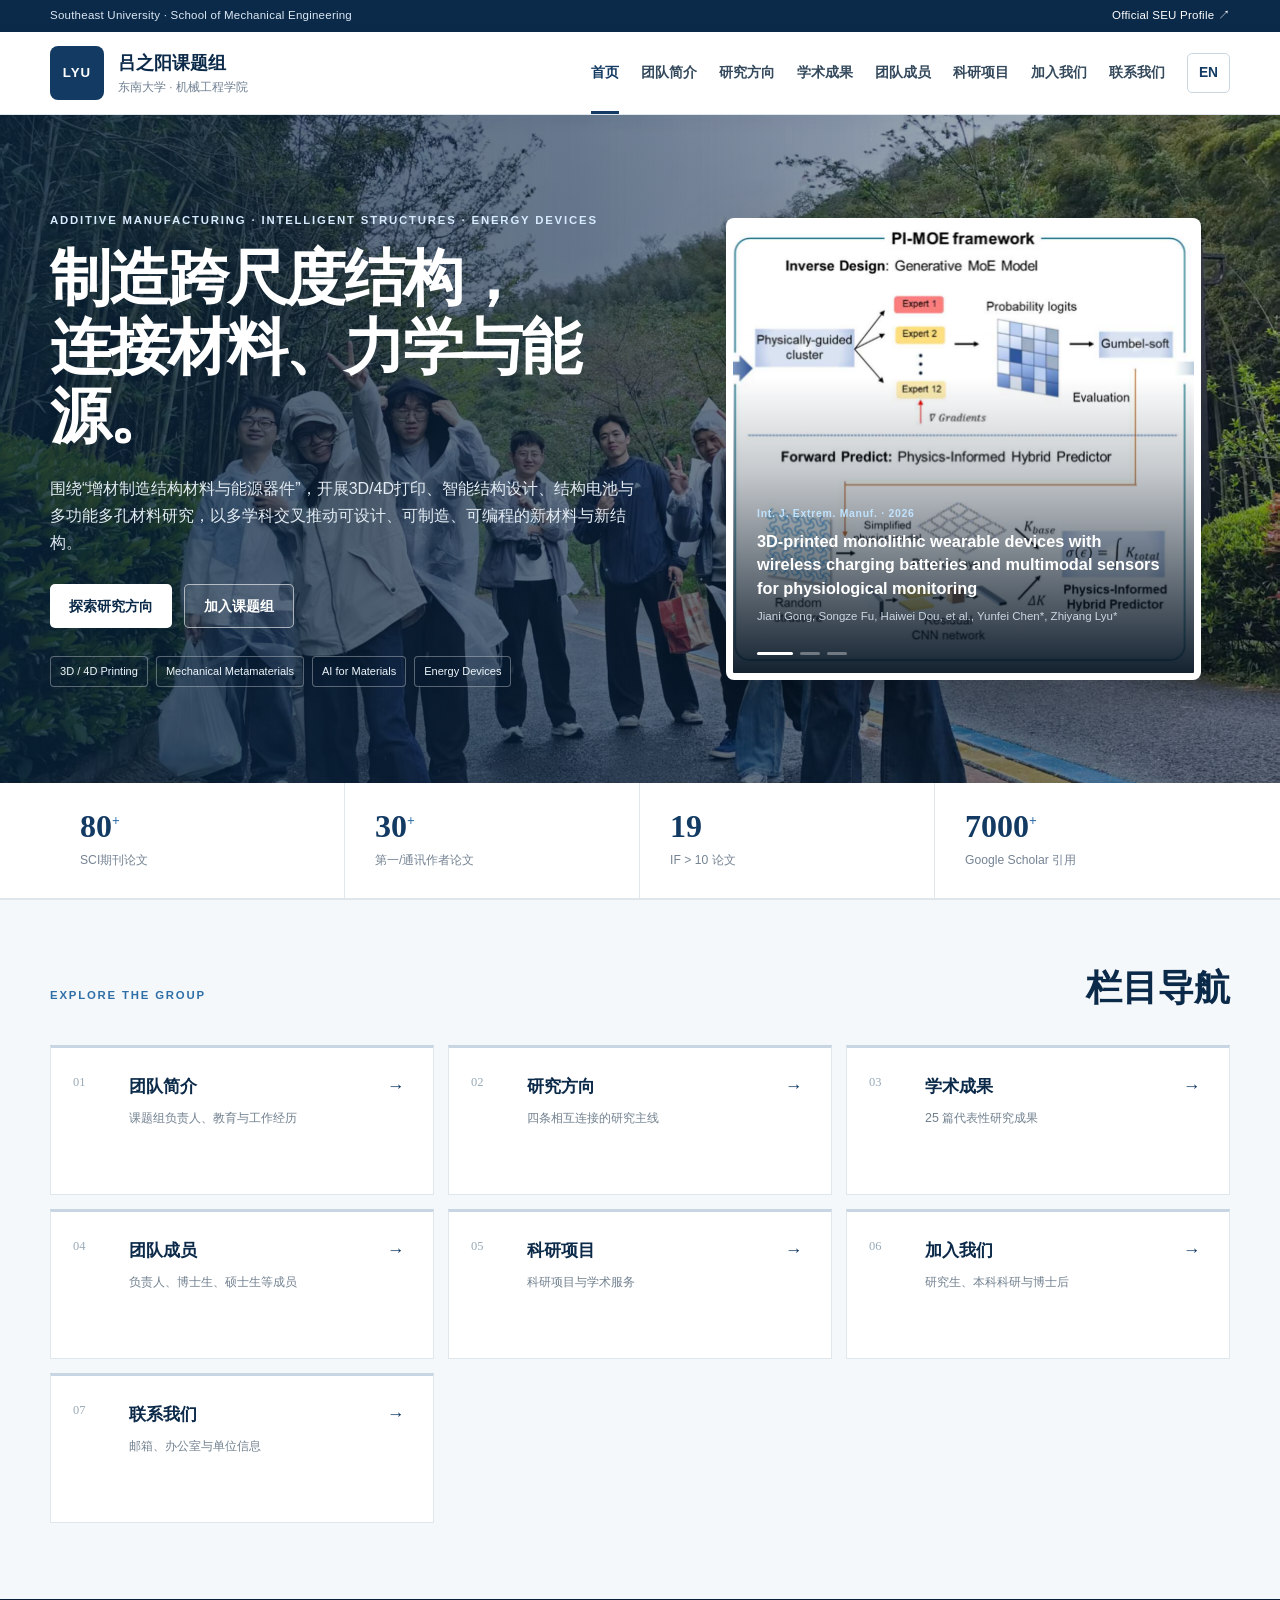
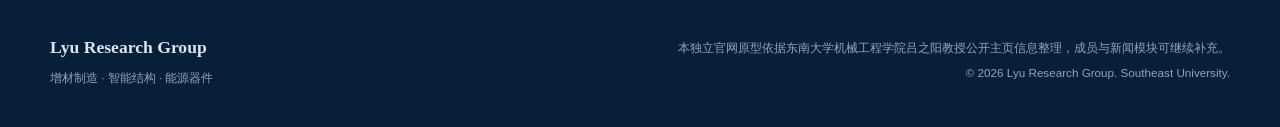
==== commit 4c408974: "Add files via upload" ====
--- a/index.html
+++ b/index.html
@@ -1,48 +1,44 @@
 <!doctype html>
-
 <html lang="zh-CN">
 <head>
-<meta charset="utf-8"/>
-<meta content="width=device-width, initial-scale=1" name="viewport"/>
-<meta content="吕之阳课题组｜东南大学机械工程学院。研究方向涵盖增材制造、4D打印、数据驱动结构设计、结构电池、气凝胶与多功能结构材料。" name="description"/>
-<meta content="#07111f" name="theme-color"/>
-<title>吕之阳课题组 | Lyu Research Group</title>
-<link href="styles.css?v=academic-20260923" rel="stylesheet"/>
+  <meta charset="utf-8" />
+  <meta name="viewport" content="width=device-width, initial-scale=1" />
+  <meta name="description" content="吕之阳课题组｜东南大学机械工程学院。" />
+  <meta name="theme-color" content="#123a63" />
+  <title>首页 | 吕之阳课题组</title>
+  <link rel="stylesheet" href="styles.css?v=multipage-1" />
 </head>
-<body>
-<div aria-hidden="true" class="page-noise"></div>
-<div class="academic-utility"><div class="shell academic-utility-inner"><span>Southeast University · School of Mechanical Engineering</span><a href="https://me.seu.edu.cn/lzy/list.htm" rel="noopener" target="_blank">Official SEU Profile ↗</a></div></div><header class="site-header" id="top">
+<body data-page="home">
+  
+<div class="academic-utility">
+  <div class="shell academic-utility-inner">
+    <span>Southeast University · School of Mechanical Engineering</span>
+    <a href="https://me.seu.edu.cn/lzy/list.htm" target="_blank" rel="noopener">Official SEU Profile ↗</a>
+  </div>
+</div>
+<header class="site-header">
+  <div class="shell header-inner">
+    <a class="brand" href="index.html" aria-label="Lyu Research Group home">
+      <span class="brand-mark">LYU</span>
+      <span class="brand-copy">
+        <strong data-zh="吕之阳课题组" data-en="Lyu Research Group">吕之阳课题组</strong>
+        <small data-zh="东南大学 · 机械工程学院" data-en="Southeast University · Mechanical Engineering">东南大学 · 机械工程学院</small>
+      </span>
+    </a>
 
+    <button class="nav-toggle" aria-label="打开导航" aria-expanded="false">
+      <span></span><span></span><span></span>
+    </button>
 
+    <nav class="main-nav" aria-label="主导航">
+      <a class="active" href="index.html" data-zh="首页" data-en="Home">首页</a><a href="about.html" data-zh="团队简介" data-en="About">团队简介</a><a href="research.html" data-zh="研究方向" data-en="Research">研究方向</a><a href="publications.html" data-zh="学术成果" data-en="Publications">学术成果</a><a href="people.html" data-zh="团队成员" data-en="People">团队成员</a><a href="support.html" data-zh="科研项目" data-en="Support">科研项目</a><a href="join.html" data-zh="加入我们" data-en="Join Us">加入我们</a><a href="contact.html" data-zh="联系我们" data-en="Contact">联系我们</a>
+      <button class="lang-switch" type="button" aria-label="Switch language">EN</button>
+    </nav>
+  </div>
+</header>
 
-<div class="shell header-inner"><a aria-label="Lyu Research Group home" class="brand" href="#top">
-<span class="brand-mark">LYU</span>
-<span class="brand-copy">
-<strong data-en="Lyu Research Group" data-zh="吕之阳课题组">吕之阳课题组</strong>
-<small data-en="Southeast University · Mechanical Engineering" data-zh="东南大学 · 机械工程学院">东南大学 · 机械工程学院</small>
-</span>
-</a><button aria-expanded="false" aria-label="打开导航" class="nav-toggle">
-<span></span><span></span><span></span>
-</button><nav aria-label="主导航" class="main-nav">
-<a data-en="About" data-zh="关于" href="#about">关于</a>
-<a data-en="Research" data-zh="研究" href="#research">研究</a>
-<a data-en="Publications" data-zh="成果" href="#publications">成果</a>
-<a data-en="People" data-zh="团队" href="#people">团队</a>
-<a data-en="Support" data-zh="项目" href="#support">项目</a><a data-en="Join Us" data-zh="加入我们" href="#join">加入我们</a>
-<a data-en="Contact" data-zh="联系" href="#contact">联系</a>
-<button aria-label="Switch language" class="lang-switch" type="button">EN</button>
-</nav></div></header>
-<main>
-
-
-
-
-
-
-
-
-
-<section class="hero academic-hero">
+  <main>
+    <section class="hero academic-hero home-hero">
 <div class="hero-grid shell">
 <div class="hero-copy reveal">
 <p class="eyebrow" data-en="ADDITIVE MANUFACTURING · INTELLIGENT STRUCTURES · ENERGY DEVICES" data-zh="ADDITIVE MANUFACTURING · INTELLIGENT STRUCTURES · ENERGY DEVICES">ADDITIVE MANUFACTURING · INTELLIGENT STRUCTURES · ENERGY DEVICES</p>
@@ -52,8 +48,8 @@
 </h1>
 <p class="hero-lead" data-en="Centered on additive-manufactured structural materials and energy devices, we explore 3D/4D printing, intelligent structural design, structural batteries and multifunctional porous materials to create programmable, manufacturable systems across disciplines." data-zh="围绕“增材制造结构材料与能源器件”，开展3D/4D打印、智能结构设计、结构电池与多功能多孔材料研究，以多学科交叉推动可设计、可制造、可编程的新材料与新结构。">围绕“增材制造结构材料与能源器件”，开展3D/4D打印、智能结构设计、结构电池与多功能多孔材料研究，以多学科交叉推动可设计、可制造、可编程的新材料与新结构。</p>
 <div class="hero-actions">
-<a class="btn btn-primary" data-en="Explore research" data-zh="探索研究方向" href="#research">探索研究方向</a>
-<a class="btn btn-ghost" data-en="Join the group" data-zh="加入课题组" href="#join">加入课题组</a>
+<a class="btn btn-primary" data-en="Explore research" data-zh="探索研究方向" href="research.html">探索研究方向</a>
+<a class="btn btn-ghost" data-en="Join the group" data-zh="加入课题组" href="join.html">加入课题组</a>
 </div>
 <div aria-label="research keywords" class="hero-tags">
 <span>3D / 4D Printing</span><span>Mechanical Metamaterials</span><span>AI for Materials</span><span>Energy Devices</span>
@@ -93,414 +89,107 @@
 </div>
 </div>
 </div>
-</section><section class="stats-wrap academic-stats">
+</section>
+<section class="stats-wrap academic-stats">
 <div class="stats shell reveal">
 <article><strong>80<sup>+</sup></strong><span data-en="SCI publications" data-zh="SCI期刊论文">SCI期刊论文</span></article>
 <article><strong>30<sup>+</sup></strong><span data-en="First/corresponding-author papers" data-zh="第一/通讯作者论文">第一/通讯作者论文</span></article>
 <article><strong>19</strong><span data-en="Papers with IF &gt; 10" data-zh="IF &gt; 10 论文">IF &gt; 10 论文</span></article>
 <article><strong>7000<sup>+</sup></strong><span data-en="Google Scholar citations" data-zh="Google Scholar 引用">Google Scholar 引用</span></article>
 </div>
-</section><section class="section section-light academic-publications" id="publications">
-<div class="shell">
-<div class="section-heading split-heading reveal">
-<div>
-<p class="eyebrow">SELECTED WORK</p>
-<h2 data-en="Selected publications" data-zh="代表性研究成果">代表性研究成果</h2>
-<p class="pub-count" data-en="25 selected publications · Scroll within the panel below" data-zh="共 25 篇代表性成果 · 在下方区域滚动查看">共 25 篇代表性成果 · 在下方区域滚动查看</p>
-</div>
-<a class="text-link" data-en="Full publication list on SEU ↗" data-zh="查看官方完整论文列表 ↗" href="https://me.seu.edu.cn/lzy/list.htm" rel="noopener" target="_blank">查看官方完整论文列表 ↗</a>
-</div>
-<div aria-label="Selected publications list" class="pub-list">
-<a class="pub-item reveal" href="https://scholar.google.com/scholar?q=%223D-printed+monolithic+wearable+devices+with+wireless+charging+batteries+and+multimodal+sensors+for+physiological+monitoring%22" rel="noopener" target="_blank">
-<span class="pub-year">2026</span>
-<div>
-<span class="pub-type">Int. J. Extrem. Manuf.</span>
-<h3>3D-printed monolithic wearable devices with wireless charging batteries and multimodal sensors for physiological monitoring</h3>
-<p>Jiani Gong, Songze Fu, Haiwei Dou, Chi Guo, Changsong Shi, Xin Zhang, Jiaying Wang, Jiawen Zhang, Xiaolong Chen, Yunfei Chen*, Zhiyang Lyu*</p>
-<p class="pub-note">IF=25.1 · 机械工程领域顶刊</p>
-</div>
-<span class="pub-arrow">↗</span>
-</a>
-<a class="pub-item reveal" href="https://scholar.google.com/scholar?q=%22Data-driven+design+of+disordered+structures+for+direction-+and+geometry-independent+stretchable+electrodes%22" rel="noopener" target="_blank">
-<span class="pub-year">2026</span>
-<div>
-<span class="pub-type">npj Flex. Electron.</span>
-<h3>Data-driven design of disordered structures for direction- and geometry-independent stretchable electrodes</h3>
-<p>Mengli Li, Linhan Fan, Yilei Fu, Yihe Yue, Xinyu Chen, Jiaying Wang, Tao Hu, Kang Gao, Xuan Liang, Yumeng You, Lei Liu, Jinlan Wang, Yafeng Niu*, Yunfei Chen*, Zhiyang Lyu*</p>
-<p class="pub-note">IF=15.4 · 材料领域Top期刊</p>
-</div>
-<span class="pub-arrow">↗</span>
-</a>
-<a class="pub-item reveal" href="https://doi.org/10.1002/flm2.70095" rel="noopener" target="_blank">
-<span class="pub-year">2026</span>
-<div>
-<span class="pub-type">FlexMat</span>
-<h3>Structural design and 3D printing of flexible integrated electronic systems</h3>
-<p>Jiani Gong, Jiaying Wang, Changsong Shi, Chi Guo, Songze Fu, Jie Tao, Xiaolong Chen, Yunfei Chen, Zhiyang Lyu*</p>
-<p class="pub-note">2026, 1 · Invited Review · 新刊</p>
-</div>
-<span class="pub-arrow">↗</span>
-</a>
-<a class="pub-item reveal" href="https://scholar.google.com/scholar?q=%22Physics-informed+mixture-of-experts+framework+for+extended+inverse+design+of+programmable+tensile+metamaterials%22" rel="noopener" target="_blank">
-<span class="pub-year">2026</span>
-<div>
-<span class="pub-type">Virtual Phys. Prototyp.</span>
-<h3>Physics-informed mixture-of-experts framework for extended inverse design of programmable tensile metamaterials</h3>
-<p>Chengyu Wen, Zhen Huang, Mengli Li*, Yihe Yue, Yunfei Chen, Zhiyang Lyu*</p>
-<p class="pub-note">2026, 21, e2669699 · IF=9.8 · 2023级本科生一作 · 制造工程领域顶刊</p>
-</div>
-<span class="pub-arrow">↗</span>
-</a>
-<a class="pub-item reveal" href="https://scholar.google.com/scholar?q=%22Bouligand-structured+ultrathick+electrodes+for+impact-resistant+3D-printed+batteries%22" rel="noopener" target="_blank">
-<span class="pub-year">2026</span>
-<div>
-<span class="pub-type">Energy Storage Mater.</span>
-<h3>Bouligand-structured ultrathick electrodes for impact-resistant 3D-printed batteries</h3>
-<p>Chi Guo, Xianglin Zhou, Changsong Shi, Jinshu Zhang, Jiaming Li, Jiani Gong, Jiaying Wang, Yang Zhou, Xin-Bing Cheng, Jiawen Zhang*, Wei Liu*, Zhiyang Lyu*</p>
-<p class="pub-note">2026, 86, 104942 · IF=19.3 · 能源领域顶刊</p>
-</div>
-<span class="pub-arrow">↗</span>
-</a>
-<a class="pub-item reveal" href="https://scholar.google.com/scholar?q=%22Directional+freeze-casting+of+aerogels%3A+Structure%2C+properties%2C+and+applications%22" rel="noopener" target="_blank">
-<span class="pub-year">2026</span>
-<div>
-<span class="pub-type">Mater. Sci. Eng. R Rep.</span>
-<h3>Directional freeze-casting of aerogels: Structure, properties, and applications</h3>
-<p>Peiyu Luo, Xin Zhang, Yihe Yue, Zhuohang Wang, Changsong Shi, Zhiyang Lyu*</p>
-<p class="pub-note">2026, 168, 101173 · IF=21.1 · 材料工程领域顶刊</p>
-</div>
-<span class="pub-arrow">↗</span>
-</a>
-<a class="pub-item reveal" href="https://scholar.google.com/scholar?q=%22External-Field-Assisted+Additive+Manufacturing+for+Micro%2FNano+Device+Fabrication%22" rel="noopener" target="_blank">
-<span class="pub-year">2026</span>
-<div>
-<span class="pub-type">Int. J. Extrem. Manuf.</span>
-<h3>External-Field-Assisted Additive Manufacturing for Micro/Nano Device Fabrication</h3>
-<p>Bin Wang, Jiansheng Du, Haoyu Zhang, Ying Cao, Chengyu Wen, Veronica Iacovacci, Zhiyang Lyu*, Tianlong Li*, Qianqian Wang*</p>
-<p class="pub-note">2026, 8, 012005 · IF=25.1 · 机械工程领域顶刊</p>
-</div>
-<span class="pub-arrow">↗</span>
-</a>
-<a class="pub-item reveal" href="https://scholar.google.com/scholar?q=%22Highly+pressure-resistant+and+high-rate+ultrathick+micro-Si+anodes+for+3D+microbatteries+via+direct-ink-writing+of+directionally+continuous+porous+microstructure%22" rel="noopener" target="_blank">
-<span class="pub-year">2025</span>
-<div>
-<span class="pub-type">Energy Storage Mater.</span>
-<h3>Highly pressure-resistant and high-rate ultrathick micro-Si anodes for 3D microbatteries via direct-ink-writing of directionally continuous porous microstructure</h3>
-<p>Chi Guo, Chunhao Yuan, Jinshu Zhang, Xianglin Zhou, Jiaming Li, Mengli Li, Changsong Shi, Jiawen Zhang, Wei Liu, Yunfei Chen, Zhiyang Lyu*</p>
-<p class="pub-note">2025, 74, 104448 · IF=19.3 · 能源领域顶刊</p>
-</div>
-<span class="pub-arrow">↗</span>
-</a>
-<a class="pub-item reveal" href="https://scholar.google.com/scholar?q=%223D+printing+of+multiscale+biomimetic+structural+electrodes%3A+achieving+ultrahigh+deformability+and+areal+capacity+for+Li-ion+batteries%22" rel="noopener" target="_blank">
-<span class="pub-year">2025</span>
-<div>
-<span class="pub-type">Energy Storage Mater.</span>
-<h3>3D printing of multiscale biomimetic structural electrodes: achieving ultrahigh deformability and areal capacity for Li-ion batteries</h3>
-<p>Jiaming Li, Mengli Li, Chi Guo, Xianglin Zhou, Jiawen Zhang, John Wang, Yunfei Chen, Zhiyang Lyu*</p>
-<p class="pub-note">2025, 74, 103958 · IF=19.3 · 能源领域顶刊</p>
-</div>
-<span class="pub-arrow">↗</span>
-</a>
-<a class="pub-item reveal" href="https://scholar.google.com/scholar?q=%22Machine+Learning-Assisted+Design+of+Nitrogen-Rich+Covalent+Triazine+Frameworks+Photocatalysts%22" rel="noopener" target="_blank">
-<span class="pub-year">2025</span>
-<div>
-<span class="pub-type">Adv. Funct. Mater.</span>
-<h3>Machine Learning-Assisted Design of Nitrogen-Rich Covalent Triazine Frameworks Photocatalysts</h3>
-<p>Mingliang Wu, Zhilong Song, Yu Cui, Zhanzhao Fu, Kunquan Hong, Qiang Li, Zhiyang Lyu*, Wei Liu*, Jinlan Wang*</p>
-<p class="pub-note">2025, 35, 2413453 · IF=19.9 · 材料领域顶刊</p>
-</div>
-<span class="pub-arrow">↗</span>
-</a>
-<a class="pub-item reveal" href="https://scholar.google.com/scholar?q=%22Active+Learning-Driven+Discovery+of+Donor-Acceptor+Covalent+Triazine+Frameworks+for+High-Performance+Photocatalysts%22" rel="noopener" target="_blank">
-<span class="pub-year">2025</span>
-<div>
-<span class="pub-type">Adv. Funct. Mater.</span>
-<h3>Active Learning-Driven Discovery of Donor-Acceptor Covalent Triazine Frameworks for High-Performance Photocatalysts</h3>
-<p>Mingliang Wu, Jinxin Sun, Yu Cui, Linfeng Fan, Kunquan Hong, Wei Liu, Qiang Li*, Zhiyang Lyu*, Jinlan Wang*</p>
-<p class="pub-note">2025, 35, 2505234 · IF=19.9 · 材料领域顶刊</p>
-</div>
-<span class="pub-arrow">↗</span>
-</a>
-<a class="pub-item reveal" href="https://scholar.google.com/scholar?q=%22Silicon+Carbide+Aerogels%3A+Fabrication%2C+Properties%2C+and+Applications%22" rel="noopener" target="_blank">
-<span class="pub-year">2025</span>
-<div>
-<span class="pub-type">Small</span>
-<h3>Silicon Carbide Aerogels: Fabrication, Properties, and Applications</h3>
-<p>Zhongwei Tan, Lin Dong*, Zhiyang Lyu*</p>
-<p class="pub-note">2025, 21, 2500907 · IF=11.8 · 材料领域顶刊</p>
-</div>
-<span class="pub-arrow">↗</span>
-</a>
-<a class="pub-item reveal" href="https://scholar.google.com/scholar?q=%22Gradient-Structured+Directional+Porous+Floatable+Aerogels+for+Effective+Solar-Driven+Hydrogen+Production+and+Steam+Generation%22" rel="noopener" target="_blank">
-<span class="pub-year">2025</span>
-<div>
-<span class="pub-type">Nanoscale Horizons</span>
-<h3>Gradient-Structured Directional Porous Floatable Aerogels for Effective Solar-Driven Hydrogen Production and Steam Generation</h3>
-<p>Changsong Shi, Rongtao Zheng, Yihe Yue, Mingliang Wu, Pengfei Li, Linfeng Fan, Chi Guo, Xin Zhang, Peiyu Luo, Jiawen Zhang, Cuilian Wen, Jinlan Wang*, Baisheng Sa*, Zhiyang Lyu*</p>
-<p class="pub-note">2025, 10, 2960–2971 · IF=6.4</p>
-</div>
-<span class="pub-arrow">↗</span>
-</a>
-<a class="pub-item reveal" href="https://scholar.google.com/scholar?q=%22Achieving+impact-buffered+compressible+batteries+through+3D+printing-assisted+design+of+negative+Poisson%27s+ratio+structural+electrodes%22" rel="noopener" target="_blank">
-<span class="pub-year">2025</span>
-<div>
-<span class="pub-type">Fundam. Res.</span>
-<h3>Achieving impact-buffered compressible batteries through 3D printing-assisted design of negative Poisson's ratio structural electrodes</h3>
-<p>Yunlong Li, Xihai Ni, Shijun Zhu, Jiaming Li, Chi Guo, Mengli Li, Jiani Gong, Xianglin Zhou, Ji Lang, Qiang Gao, Jiawen Zhang, Yunfei Chen, Zhiyang Lyu*</p>
-<p class="pub-note">2025, 5, 2248–2255 · IF=7.0 · 综合领域</p>
-</div>
-<span class="pub-arrow">↗</span>
-</a>
-<a class="pub-item reveal" href="https://scholar.google.com/scholar?q=%223D+printing+of+ZnO-modified+hydroxyapatite+scaffolds+with+directional+pore+microstructure+for+enhanced+mechanical+properties+and+biocompatibility%22" rel="noopener" target="_blank">
-<span class="pub-year">2025</span>
-<div>
-<span class="pub-type">FlatChem</span>
-<h3>3D printing of ZnO-modified hydroxyapatite scaffolds with directional pore microstructure for enhanced mechanical properties and biocompatibility</h3>
-<p>Xianglin Zhou, Wenya Zhou, Xiaolei Xie, Hongwei Chen, Mengli Li, Xu Zhen, Jing Ma*, Zhiyang Lyu*</p>
-<p class="pub-note">2025, 52, 100890</p>
-</div>
-<span class="pub-arrow">↗</span>
-</a>
-<a class="pub-item reveal" href="https://scholar.google.com/scholar?q=%223D+Printing+of+Customized+Li-S+Microbatteries%22" rel="noopener" target="_blank">
-<span class="pub-year">2024</span>
-<div>
-<span class="pub-type">Nano Energy</span>
-<h3>3D Printing of Customized Li-S Microbatteries</h3>
-<p>Mengli Li, Yue Guo, Chunhao Yuan, Jiaming Li, Chi Guo, Jiuyang Zhang, Xizhang Wang, Jinlan Wang, John Wang, Zheng Hu*, Yunfei Chen*, Zhiyang Lyu*</p>
-<p class="pub-note">2024, 130, 110101 · IF=16.7 · 能源领域顶刊</p>
-</div>
-<span class="pub-arrow">↗</span>
-</a>
-<a class="pub-item reveal" href="https://scholar.google.com/scholar?q=%22Integrated+Actuation+and+Sensing%3A+Towards+Intelligent+Soft+Robots%22" rel="noopener" target="_blank">
-<span class="pub-year">2024</span>
-<div>
-<span class="pub-type">Cyborg Bionic Syst.</span>
-<h3>Integrated Actuation and Sensing: Towards Intelligent Soft Robots</h3>
-<p>Shuai Zhou, Yuanhang Li, Qianqian Wang*, Zhiyang Lyu*</p>
-<p class="pub-note">2024, 5, 0105 · IF=20.9 · 2020级本科生一作 · ESI hot paper</p>
-</div>
-<span class="pub-arrow">↗</span>
-</a>
-<a class="pub-item reveal" href="https://scholar.google.com/scholar?q=%223D+printing+of+graphene-based+aerogels+and+their+applications%22" rel="noopener" target="_blank">
-<span class="pub-year">2024</span>
-<div>
-<span class="pub-type">FlatChem</span>
-<h3>3D printing of graphene-based aerogels and their applications</h3>
-<p>Jiaying Wang, Zhe Shi, Jiani Gong, Xianglin Zhou, Jiaming Li, Zhiyang Lyu*</p>
-<p class="pub-note">2024, 47, 100731 · 2021级本科生一作</p>
-</div>
-<span class="pub-arrow">↗</span>
-</a>
-<a class="pub-item reveal" href="https://scholar.google.com/scholar?q=%22Two-dimensional+metal-organic+frameworks+and+their+derivatives%3A+synthesis%2C+3D+printing+fabrication%2C+and+applications%22" rel="noopener" target="_blank">
-<span class="pub-year">2024</span>
-<div>
-<span class="pub-type">Materials Today</span>
-<h3>Two-dimensional metal-organic frameworks and their derivatives: synthesis, 3D printing fabrication, and applications</h3>
-<p>Mengli Li, Mingliang Wu, Qiang Li, Jinlan Wang, Zhiyang Lyu*</p>
-<p class="pub-note">2024 · Book Chapter</p>
-</div>
-<span class="pub-arrow">↗</span>
-</a>
-<a class="pub-item reveal" href="https://scholar.google.com/scholar?q=%223D-Printed+Biomimetic+Structures+for+Energy+and+Environmental+Applications%22" rel="noopener" target="_blank">
-<span class="pub-year">2024</span>
-<div>
-<span class="pub-type">DeCarbon</span>
-<h3>3D-Printed Biomimetic Structures for Energy and Environmental Applications</h3>
-<p>Jiaming Li, Mengli Li, J. Justin Koh, John Wang, Zhiyang Lyu*</p>
-<p class="pub-note">2024, 3, 100026 · Invited Review · 新刊</p>
-</div>
-<span class="pub-arrow">↗</span>
-</a>
-<a class="pub-item reveal" href="https://scholar.google.com/scholar?q=%224D+printing%3A+interdisciplinary+integration+of+smart+materials%2C+structural+design%2C+and+new+functionality%22" rel="noopener" target="_blank">
-<span class="pub-year">2023</span>
-<div>
-<span class="pub-type">Int. J. Extrem. Manuf.</span>
-<h3>4D printing: interdisciplinary integration of smart materials, structural design, and new functionality</h3>
-<p>Zhiyang Lyu*, Jinlan Wang, Yunfei Chen*</p>
-<p class="pub-note">2023, 5, 032011 · IF=25.1 · 机械工程领域顶刊</p>
-</div>
-<span class="pub-arrow">↗</span>
-</a>
-<a class="pub-item reveal" href="https://scholar.google.com/scholar?q=%22Direct+ink+writing+of+programmable+functional+silicone-based+composites+for+4D+printing+applications%22" rel="noopener" target="_blank">
-<span class="pub-year">2022</span>
-<div>
-<span class="pub-type">Interdiscip. Mater.</span>
-<h3>Direct ink writing of programmable functional silicone-based composites for 4D printing applications</h3>
-<p>Zhiyang Lyu*, J. Justin Koh, Gwendolyn J. H. Lim, Danwei Zhang, Ting Xiong, ..., Junfei Duan, Jun Ding, John Wang, Jinlan Wang, Yunfei Chen*, Chaobin He*</p>
-<p class="pub-note">2022, 1, 507–516 · IF=22.5 · 交叉学科材料领域顶刊</p>
-</div>
-<span class="pub-arrow">↗</span>
-</a>
-<a class="pub-item reveal" href="https://scholar.google.com/scholar?q=%22Effect+of+Surface-Patterned+Topographies+of+Ceramic+Membranes+on+the+Filtration+of+Activated+Sludge+and+their+Interaction+with+Different+Particle+Sizes%22" rel="noopener" target="_blank">
-<span class="pub-year">2022</span>
-<div>
-<span class="pub-type">J. Membr. Sci.</span>
-<h3>Effect of Surface-Patterned Topographies of Ceramic Membranes on the Filtration of Activated Sludge and their Interaction with Different Particle Sizes</h3>
-<p>Tze Chiang Albert Ng#, Zhiyang Lyu#, Chuansheng Wang, Shuai Guo, Wei Jie Poh, Qilin Gu, Lei Zhang, John Wang*, How Yong Ng*</p>
-<p class="pub-note">2022, 645, 120125 · IF=8.8 · 膜工程领域顶刊</p>
-</div>
-<span class="pub-arrow">↗</span>
-</a>
-<a class="pub-item reveal" href="https://scholar.google.com/scholar?q=%22Design+and+Manufacture+of+3D-Printed+Batteries%22" rel="noopener" target="_blank">
-<span class="pub-year">2021</span>
-<div>
-<span class="pub-type">Joule</span>
-<h3>Design and Manufacture of 3D-Printed Batteries</h3>
-<p>Zhiyang Lyu*, Gwendolyn J. H. Lim, J. Justin Koh, Yi Li, Yanwen Ma, Jun Ding, Jinlan Wang, Zheng Hu, John Wang, Wei Chen, Yunfei Chen*</p>
-<p class="pub-note">2021, 5, 89–114 · IF=37.1 · ESI highly cited paper · 能源领域顶刊</p>
-</div>
-<span class="pub-arrow">↗</span>
-</a>
-<a class="pub-item reveal" href="https://scholar.google.com/scholar?q=%22Robust%2C+3D-printed+hydratable+plastics+for+effective+solar+desalination%22" rel="noopener" target="_blank">
-<span class="pub-year">2021</span>
-<div>
-<span class="pub-type">Nano Energy</span>
-<h3>Robust, 3D-printed hydratable plastics for effective solar desalination</h3>
-<p>J. Justin Koh, Gwendolyn J. H. Lim, Souvik Chakraborty, Yaoxin Zhang, Siqi Liu, Xiwen Zhang, Swee Ching Tan*, Zhiyang Lyu*, Jun Ding*, Chaobin He*</p>
-<p class="pub-note">2021, 79, 105436 · IF=16.7 · 能源领域顶刊</p>
-</div>
-<span class="pub-arrow">↗</span>
-</a>
-</div>
-</div>
-</section><section class="section section-light academic-about" id="about">
-<div class="shell about-grid">
-<div class="section-heading reveal">
-<p class="eyebrow">ABOUT THE GROUP</p>
-<h2 data-en="Interdisciplinary research integrating structure, materials, manufacturing and function" data-zh="面向结构—材料—制造—功能一体化的交叉研究">面向结构—材料—制造—功能一体化的交叉研究</h2>
-<p data-en="Based at the School of Mechanical Engineering, Southeast University, the group focuses on additive-manufactured structural materials and energy devices. We integrate materials systems, micro/macro architectures, advanced fabrication and functional validation, while using machine learning and topology optimization to accelerate structural design." data-zh="课题组依托东南大学机械工程学院，聚焦增材制造结构材料与能源器件。研究强调从材料体系、微/宏观结构、先进制造到功能验证的协同设计，并结合机器学习、拓扑优化等数据与计算方法提升结构设计效率。">课题组依托东南大学机械工程学院，聚焦增材制造结构材料与能源器件。研究强调从材料体系、微/宏观结构、先进制造到功能验证的协同设计，并结合机器学习、拓扑优化等数据与计算方法提升结构设计效率。</p>
-</div>
-<div class="pi-card reveal">
-<div class="pi-photo-wrap">
-<img alt="吕之阳教授" class="pi-photo" src="https://me.seu.edu.cn/_upload/article/images/42/de/14f5181f4744ba4e7e53b40e7daa/06c4f21f-17b6-4e7d-9d0a-0fb72f307fd7_s.jpg"/>
-<div class="pi-photo-fallback">LYU</div>
-</div>
-<div class="pi-copy">
-<span class="pill" data-en="Principal Investigator" data-zh="课题组负责人 / PI">课题组负责人 / PI</span>
-<h3 data-en="Prof. Zhiyang Lyu" data-zh="吕之阳 教授">吕之阳 教授</h3>
-<p class="pi-role" data-en="Young Chief Professor · Ph.D. Supervisor · National-level Young Talent Program awardee (2021)" data-zh="东南大学青年首席教授 · 博士生导师 · 国家级青年人才计划入选者（2021）">东南大学青年首席教授 · 博士生导师 · 国家级青年人才计划入选者（2021）</p>
-<p data-en="He received his Ph.D. from Nanjing University in 2014 and conducted postdoctoral research at the National University of Singapore from 2015 to 2020. He joined Southeast University in 2020 and has served as Professor since 2022. He received the 2024 Jiangsu Provincial Science and Technology Progress First Prize (ranked 3rd)." data-zh="2014年于南京大学获得博士学位；2015—2020年在新加坡国立大学开展博士后研究；2020年加入东南大学机械工程学院，2022年至今任教授。2024年获江苏省科技进步一等奖（排名第3）。">2014年于南京大学获得博士学位；2015—2020年在新加坡国立大学开展博士后研究；2020年加入东南大学机械工程学院，2022年至今任教授。2024年获江苏省科技进步一等奖（排名第3）。</p>
-<div class="pi-links">
-<a href="mailto:zhiyanglyu@seu.edu.cn">zhiyanglyu@seu.edu.cn</a>
-<a data-en="Official SEU profile ↗" data-zh="东南大学官方主页 ↗" href="https://me.seu.edu.cn/lzy/list.htm" rel="noopener" target="_blank">东南大学官方主页 ↗</a>
-</div>
-</div>
-</div>
-<div class="timeline reveal">
-<div class="timeline-line"></div>
-<article><time>2009—2015</time><div><h4 data-en="Nanjing University · Ph.D." data-zh="南京大学 · 理学博士">南京大学 · 理学博士</h4><p data-en="Supervisors: Prof. Zheng Hu, Prof. Xizhang Wang" data-zh="导师：胡征教授、王喜章教授">导师：胡征教授、王喜章教授</p></div></article>
-<article><time>2015—2017</time><div><h4 data-en="National University of Singapore · Chemistry" data-zh="新加坡国立大学 · 化学系">新加坡国立大学 · 化学系</h4><p data-en="Postdoctoral Research Fellow; PI: Prof. Wei Chen" data-zh="博士后研究员；合作导师：Wei Chen 教授">博士后研究员；合作导师：Wei Chen 教授</p></div></article>
-<article><time>2017—2019</time><div><h4 data-en="National University of Singapore · Materials Science" data-zh="新加坡国立大学 · 材料系">新加坡国立大学 · 材料系</h4><p data-en="Postdoctoral Research Fellow; PIs: Prof. John Wang, Prof. Chaobin He" data-zh="博士后研究员；合作导师：John Wang、Chaobin He 教授">博士后研究员；合作导师：John Wang、Chaobin He 教授</p></div></article>
-<article><time>2020—2022</time><div><h4 data-en="Southeast University · Associate Professor" data-zh="东南大学 · 副教授">东南大学 · 副教授</h4><p data-en="School of Mechanical Engineering" data-zh="机械工程学院">机械工程学院</p></div></article>
-<article><time>2022—至今</time><div><h4 data-en="Southeast University · Professor" data-zh="东南大学 · 教授">东南大学 · 教授</h4><p data-en="School of Mechanical Engineering" data-zh="机械工程学院">机械工程学院</p></div></article>
-</div>
-</div>
-</section><section class="section research-section" id="research">
-<div class="shell">
-<div class="section-heading split-heading reveal">
-<div>
-<p class="eyebrow">RESEARCH</p>
-<h2 data-en="Four connected research themes" data-zh="四条相互连接的研究主线">四条相互连接的研究主线</h2>
-</div>
-<p data-en="From manufacturing processes to structural design, and from porous materials to energy devices, our work builds a closed-loop workflow spanning design, fabrication, characterization, data and function." data-zh="从制造过程到结构设计，从多孔材料到能源器件，形成“设计—制造—表征—数据—功能”的闭环研究体系。">从制造过程到结构设计，从多孔材料到能源器件，形成“设计—制造—表征—数据—功能”的闭环研究体系。</p>
-</div>
-<div class="research-grid">
-<article class="research-card reveal">
-<div class="research-index">01</div>
-<div class="research-icon icon-print"><span></span><span></span><span></span></div>
-<h3 data-en="Advanced Additive Manufacturing &amp; 4D Printing" data-zh="先进增材制造与4D打印">先进增材制造与4D打印</h3>
-<p data-en="Developing direct ink writing, micro/nano fabrication, programmable materials and 4D printing for complex structures and functional devices, with co-design of geometry, materials and function." data-zh="面向复杂结构与功能器件，研究直接墨水书写、微纳制造、可编程材料及4D打印过程，实现几何、材料与功能的协同制造。">面向复杂结构与功能器件，研究直接墨水书写、微纳制造、可编程材料及4D打印过程，实现几何、材料与功能的协同制造。</p>
-<div class="keywords"><span>DIW</span><span>4D Printing</span><span>Micro/Nano</span></div>
-</article>
-<article class="research-card reveal">
-<div class="research-index">02</div>
-<div class="research-icon icon-ai"><i></i><i></i><i></i><i></i><i></i></div>
-<h3 data-en="Data-driven Structural Design &amp; Mechanical Metamaterials" data-zh="数据驱动结构设计与机械超材料">数据驱动结构设计与机械超材料</h3>
-<p data-en="Combining machine learning, physics-informed models and topology optimization for forward prediction, inverse design and performance tuning of new materials and structures, including programmable mechanics and disordered architectures." data-zh="结合机器学习、物理信息模型与拓扑优化，研究新材料/新结构的正向预测、逆向设计和性能调控，发展可编程力学响应与无序结构设计方法。">结合机器学习、物理信息模型与拓扑优化，研究新材料/新结构的正向预测、逆向设计和性能调控，发展可编程力学响应与无序结构设计方法。</p>
-<div class="keywords"><span>Machine Learning</span><span>Inverse Design</span><span>Metamaterials</span></div>
-</article>
-<article class="research-card reveal">
-<div class="research-index">03</div>
-<div class="research-icon icon-energy"><b></b><b></b><b></b></div>
-<h3 data-en="3D-printed Structural Batteries &amp; Micro Energy Devices" data-zh="3D打印结构电池与微型能源器件">3D打印结构电池与微型能源器件</h3>
-<p data-en="Structural design, customized fabrication and integration of micro Li–S, lithium-metal and Li-ion batteries, using multiscale biomimetic, porous and impact-resistant architectures to improve areal capacity, rate performance and mechanical reliability." data-zh="研究微型锂硫/锂金属/锂离子电池的结构设计、定制化制造与一体化集成，通过多尺度仿生、多孔和抗冲击结构提升面容量、倍率与力学可靠性。">研究微型锂硫/锂金属/锂离子电池的结构设计、定制化制造与一体化集成，通过多尺度仿生、多孔和抗冲击结构提升面容量、倍率与力学可靠性。</p>
-<div class="keywords"><span>3D Batteries</span><span>Li Metal</span><span>Structural Energy</span></div>
-</article>
-<article class="research-card reveal">
-<div class="research-index">04</div>
-<div class="research-icon icon-aero"><em></em><em></em><em></em><em></em><em></em><em></em></div>
-<h3 data-en="Anisotropic Aerogels &amp; Multifunctional Porous Materials" data-zh="各向异性气凝胶与多功能多孔材料">各向异性气凝胶与多功能多孔材料</h3>
-<p data-en="Designing anisotropic, multiscale and gradient aerogels and porous materials, and investigating their thermal, electrical, magnetic, acoustic, energy and environmental functionalities." data-zh="设计与制造具有方向性、多尺度孔隙和梯度结构的气凝胶与多孔材料，探索其在热、电、磁、声、能源与环境等多物理场中的功能表现。">设计与制造具有方向性、多尺度孔隙和梯度结构的气凝胶与多孔材料，探索其在热、电、磁、声、能源与环境等多物理场中的功能表现。</p>
-<div class="keywords"><span>Aerogels</span><span>Porous Structures</span><span>Multiphysics</span></div>
-</article>
-</div>
-</div>
-</section><section class="section people-section" id="people">
-<div class="shell">
-<div class="section-heading split-heading reveal">
-<div><p class="eyebrow">PEOPLE</p><h2 data-en="An interdisciplinary team" data-zh="跨学科团队">跨学科团队</h2></div>
-<p data-en="The group brings together researchers from mechanical engineering, materials, chemistry, energy, mechanics and AI to pursue interdisciplinary work in advanced manufacturing, mechanical metamaterials, data-driven design and functional devices." data-zh="团队汇聚机械、材料、化学、能源、力学与人工智能等不同背景的研究人员，围绕先进制造、机械超材料、数据驱动设计与功能器件开展交叉研究。">团队汇聚机械、材料、化学、能源、力学与人工智能等不同背景的研究人员，围绕先进制造、机械超材料、数据驱动设计与功能器件开展交叉研究。</p>
-</div>
-<div class="people-placeholder reveal">
-<div aria-label="Team categories" class="people-rail" role="tablist">
-<button class="people-tab active" data-en="PI" data-group="pi" data-zh="负责人" type="button">负责人</button>
-<button class="people-tab" data-en="Postdocs" data-group="postdoc" data-zh="博士后" type="button">博士后</button>
-<button class="people-tab" data-en="Ph.D. Students" data-group="phd" data-zh="博士生" type="button">博士生</button>
-<button class="people-tab" data-en="Master Students" data-group="master" data-zh="硕士生" type="button">硕士生</button>
-<button class="people-tab" data-en="Undergraduates" data-group="undergrad" data-zh="本科生" type="button">本科生</button>
-<button class="people-tab" data-en="Alumni" data-group="alumni" data-zh="毕业成员" type="button">毕业成员</button>
-</div>
-<div aria-live="polite" class="member-list" id="member-list"></div>
-</div>
-</div>
-</section><section class="section funding-section" id="support">
-<div class="shell funding-grid">
-<div class="section-heading reveal">
-<p class="eyebrow">RESEARCH SUPPORT</p>
-<h2 data-en="Research support &amp; academic service" data-zh="科研项目与学术服务">科研项目与学术服务</h2>
-<p data-en="The group is supported by national, provincial, municipal and industry–university programs, with active service in additive manufacturing, extreme manufacturing, micro/nano composites and renewable-energy communities." data-zh="课题组负责人主持或承担多类国家、省市及校企合作项目，并参与增材制造、极端制造、微纳复合材料与可再生能源等相关学术组织。">课题组负责人主持或承担多类国家、省市及校企合作项目，并参与增材制造、极端制造、微纳复合材料与可再生能源等相关学术组织。</p>
-</div>
-<div class="funding-cards reveal">
-<article><span>01</span><div><h3 data-en="National Programs" data-zh="国家级项目">国家级项目</h3><p data-en="National Key R&amp;D Program project, NSFC Excellent Young Scientists Fund (Overseas), NSFC Young Scientists Fund, and related support." data-zh="国家重点研发计划课题、国家自然科学基金优秀青年基金（海外）、国家自然科学基金青年基金等。">国家重点研发计划课题、国家自然科学基金优秀青年基金（海外）、国家自然科学基金青年基金等。</p></div></article>
-<article><span>02</span><div><h3 data-en="Regional &amp; Industry Collaboration" data-zh="省市与产业合作">省市与产业合作</h3><p data-en="Jiangsu Natural Science Foundation, Jiangsu Innovation &amp; Entrepreneurship Doctor Program, Nanjing innovation support and industry collaborations." data-zh="江苏省自然科学基金青年基金、江苏省双创博士、南京市留学人员科技创新项目择优资助及校企合作项目。">江苏省自然科学基金青年基金、江苏省双创博士、南京市留学人员科技创新项目择优资助及校企合作项目。</p></div></article>
-<article><span>03</span><div><h3 data-en="Journals &amp; Academic Community" data-zh="期刊与学术共同体">期刊与学术共同体</h3><p data-en="Service on professional societies and journal young editorial boards, with peer reviewing for journals including Joule, ACS Nano and Carbon." data-zh="担任多个学会分会委员/理事及多本期刊青年编委，并长期为Joule、ACS Nano、Carbon等期刊审稿。">担任多个学会分会委员/理事及多本期刊青年编委，并长期为Joule、ACS Nano、Carbon等期刊审稿。</p></div></article>
-</div>
-</div>
-</section><section class="section join-section" id="join">
-<div class="shell join-grid">
-<div class="join-copy reveal">
-<p class="eyebrow">JOIN US</p>
-<h2 data-en="Turn curiosity into testable structures and devices" data-zh="把好奇心变成可验证的结构与器件">把好奇心变成可验证的结构与器件</h2>
-<p data-en="The group typically recruits 2–4 graduate students each year, welcomes undergraduates through SRTP projects, and continuously recruits postdoctoral researchers. Applicants interested in crossing the boundaries of mechanics, materials, energy and AI are encouraged to get in touch." data-zh="课题组每年研究生名额约2–4名，欢迎本科生依托SRTP开展科研项目，并长期招聘博士后。我们尤其欢迎愿意跨越机械、材料、力学、能源与AI边界的申请者。">课题组每年研究生名额约2–4名，欢迎本科生依托SRTP开展科研项目，并长期招聘博士后。我们尤其欢迎愿意跨越机械、材料、力学、能源与AI边界的申请者。</p>
-<a class="btn btn-primary" data-en="Email your application" data-zh="发送申请邮件" href="mailto:zhiyanglyu@seu.edu.cn?subject=Application%20to%20Lyu%20Research%20Group">发送申请邮件</a>
-</div>
-<div class="join-panel reveal">
-<article><span>Graduate</span><h3 data-en="Graduate Students" data-zh="研究生">研究生</h3><p data-en="Typically 2–4 positions each year. An email with CV, transcript, research interests and representative work is recommended." data-zh="每年约2–4名；建议邮件附CV、成绩单、研究兴趣与代表性成果。">每年约2–4名；建议邮件附CV、成绩单、研究兴趣与代表性成果。</p></article>
-<article><span>Undergraduate</span><h3 data-en="Undergraduate Research" data-zh="本科科研">本科科研</h3><p data-en="Undergraduates are welcome through SRTP to work on real research problems, experiments/simulations and academic writing." data-zh="欢迎依托SRTP进入课题组，参与真实科研问题、实验/仿真及论文训练。">欢迎依托SRTP进入课题组，参与真实科研问题、实验/仿真及论文训练。</p></article>
-<article><span>Postdoc</span><h3 data-en="Postdoctoral Fellows" data-zh="博士后">博士后</h3><p data-en="Long-term openings for researchers with strong fundamentals, curiosity and independent innovation capability." data-zh="长期招聘具有科研理想、创新探索能力和扎实研究基础的博士。">长期招聘具有科研理想、创新探索能力和扎实研究基础的博士。</p></article>
-</div>
-</div>
-</section><section class="section contact-section section-light" id="contact">
-<div class="shell contact-grid reveal">
-<div>
-<p class="eyebrow">CONTACT</p>
-<h2 data-en="Contact the group" data-zh="联系课题组">联系课题组</h2>
-</div>
-<div class="contact-details">
-<article><span data-en="Principal Investigator" data-zh="负责人">负责人</span><strong data-en="Prof. Zhiyang Lyu" data-zh="吕之阳 教授">吕之阳 教授</strong></article>
-<article><span data-en="Email" data-zh="邮箱">邮箱</span><a href="mailto:zhiyanglyu@seu.edu.cn">zhiyanglyu@seu.edu.cn</a></article>
-<article><span data-en="Office" data-zh="办公室">办公室</span><strong data-en="Mechanical Building 558" data-zh="机械楼 558">机械楼 558</strong></article>
-<article><span data-en="Affiliation" data-zh="单位">单位</span><strong data-en="School of Mechanical Engineering, Southeast University" data-zh="东南大学机械工程学院">东南大学机械工程学院</strong></article>
-</div>
-</div>
-</section></main>
+</section>
+
+<section class="home-portals">
+  <div class="shell">
+    <div class="home-section-title">
+      <p class="eyebrow">EXPLORE THE GROUP</p>
+      <h2 data-zh="栏目导航" data-en="Explore the group">栏目导航</h2>
+    </div>
+    <div class="portal-grid">
+
+      <a class="portal-card" href="about.html">
+        <span class="portal-index">01</span>
+        <div>
+          <h3 data-zh="团队简介" data-en="About">团队简介</h3>
+          <p data-zh="课题组负责人、教育与工作经历" data-en="Principal investigator and academic profile">课题组负责人、教育与工作经历</p>
+        </div>
+        <span class="portal-arrow">→</span>
+      </a>
+
+      <a class="portal-card" href="research.html">
+        <span class="portal-index">02</span>
+        <div>
+          <h3 data-zh="研究方向" data-en="Research">研究方向</h3>
+          <p data-zh="四条相互连接的研究主线" data-en="Four connected research themes">四条相互连接的研究主线</p>
+        </div>
+        <span class="portal-arrow">→</span>
+      </a>
+
+      <a class="portal-card" href="publications.html">
+        <span class="portal-index">03</span>
+        <div>
+          <h3 data-zh="学术成果" data-en="Publications">学术成果</h3>
+          <p data-zh="25 篇代表性研究成果" data-en="25 selected publications">25 篇代表性研究成果</p>
+        </div>
+        <span class="portal-arrow">→</span>
+      </a>
+
+      <a class="portal-card" href="people.html">
+        <span class="portal-index">04</span>
+        <div>
+          <h3 data-zh="团队成员" data-en="People">团队成员</h3>
+          <p data-zh="负责人、博士生、硕士生等成员" data-en="PI, Ph.D. and master's students">负责人、博士生、硕士生等成员</p>
+        </div>
+        <span class="portal-arrow">→</span>
+      </a>
+
+      <a class="portal-card" href="support.html">
+        <span class="portal-index">05</span>
+        <div>
+          <h3 data-zh="科研项目" data-en="Research Support">科研项目</h3>
+          <p data-zh="科研项目与学术服务" data-en="Research support and academic service">科研项目与学术服务</p>
+        </div>
+        <span class="portal-arrow">→</span>
+      </a>
+
+      <a class="portal-card" href="join.html">
+        <span class="portal-index">06</span>
+        <div>
+          <h3 data-zh="加入我们" data-en="Join Us">加入我们</h3>
+          <p data-zh="研究生、本科科研与博士后" data-en="Graduate, undergraduate and postdoctoral opportunities">研究生、本科科研与博士后</p>
+        </div>
+        <span class="portal-arrow">→</span>
+      </a>
+
+      <a class="portal-card" href="contact.html">
+        <span class="portal-index">07</span>
+        <div>
+          <h3 data-zh="联系我们" data-en="Contact">联系我们</h3>
+          <p data-zh="邮箱、办公室与单位信息" data-en="Email, office and affiliation">邮箱、办公室与单位信息</p>
+        </div>
+        <span class="portal-arrow">→</span>
+      </a>
+
+    </div>
+  </div>
+</section>
+
+  </main>
+  
 <footer class="site-footer">
-<div class="shell footer-grid">
-<div><strong>Lyu Research Group</strong><p data-en="Additive Manufacturing · Intelligent Structures · Energy Devices" data-zh="增材制造 · 智能结构 · 能源器件">增材制造 · 智能结构 · 能源器件</p></div>
-<div class="footer-note"><p data-en="This independent website prototype is based on the public SEU faculty profile. Team and news sections are ready for further expansion." data-zh="本独立官网原型依据东南大学机械工程学院吕之阳教授公开主页信息整理，成员与新闻模块可继续补充。">本独立官网原型依据东南大学机械工程学院吕之阳教授公开主页信息整理，成员与新闻模块可继续补充。</p><p>© <span id="year"></span> Lyu Research Group. Southeast University.</p></div>
-</div>
+  <div class="shell footer-grid">
+    <div>
+      <strong>Lyu Research Group</strong>
+      <p data-zh="增材制造 · 智能结构 · 能源器件" data-en="Additive Manufacturing · Intelligent Structures · Energy Devices">增材制造 · 智能结构 · 能源器件</p>
+    </div>
+    <div class="footer-note">
+      <p data-zh="本独立官网原型依据东南大学机械工程学院吕之阳教授公开主页信息整理，成员与新闻模块可继续补充。" data-en="This independent website prototype is based on the public SEU faculty profile. Team and news sections are ready for further expansion.">本独立官网原型依据东南大学机械工程学院吕之阳教授公开主页信息整理，成员与新闻模块可继续补充。</p>
+      <p>© <span id="year"></span> Lyu Research Group. Southeast University.</p>
+    </div>
+  </div>
 </footer>
-<button aria-label="返回顶部" class="back-top">↑</button>
-<script src="script.js?v=academic-20260923"></script>
+<button class="back-top" aria-label="返回顶部">↑</button>
+<script src="script.js?v=multipage-1"></script>
+
 </body>
-</html>
+</html>
--- a/styles.css
+++ b/styles.css
@@ -714,3 +714,194 @@
   .footer-grid{grid-template-columns:1fr}
   .footer-note{text-align:left}
 }
+
+
+/* =========================================================
+   MULTI-PAGE ACADEMIC WEBSITE
+   ========================================================= */
+
+.site-header{position:sticky;top:0}
+.main-nav>a.active{
+  color:var(--navy);
+  border-bottom-color:var(--navy);
+  font-weight:800;
+}
+
+.home-hero{
+  min-height:560px;
+  padding-top:62px;
+  padding-bottom:62px;
+}
+
+/* Homepage is now a portal, not a long one-page site */
+.home-portals{
+  padding:58px 0 76px;
+  background:#f5f8fa;
+  border-top:1px solid var(--line);
+}
+.home-section-title{
+  display:flex;
+  align-items:end;
+  justify-content:space-between;
+  margin-bottom:26px;
+}
+.home-section-title h2{
+  margin:0;
+  color:var(--navy-2);
+  font-family:Georgia,"Times New Roman","Songti SC",serif;
+  font-size:2.25rem;
+}
+.portal-grid{
+  display:grid;
+  grid-template-columns:repeat(3,minmax(0,1fr));
+  gap:14px;
+}
+.portal-card{
+  min-height:150px;
+  display:grid;
+  grid-template-columns:42px 1fr 24px;
+  gap:14px;
+  align-items:start;
+  padding:24px 22px;
+  background:#fff;
+  border:1px solid var(--line);
+  border-top:3px solid #c7d6e2;
+  transition:.18s ease;
+}
+.portal-card:hover{
+  transform:translateY(-3px);
+  border-top-color:var(--navy);
+  box-shadow:var(--shadow);
+}
+.portal-index{
+  color:#9aabb9;
+  font-family:Georgia,"Times New Roman",serif;
+  font-size:.78rem;
+}
+.portal-card h3{
+  margin:0 0 7px;
+  color:var(--navy-2);
+  font-size:1.08rem;
+}
+.portal-card p{
+  margin:0;
+  color:#71808f;
+  font-size:.78rem;
+}
+.portal-arrow{
+  color:var(--navy);
+  font-size:1.1rem;
+}
+
+/* Interior pages */
+.page-banner{
+  padding:50px 0 42px;
+  background:
+    linear-gradient(90deg,rgba(13,49,81,.97),rgba(18,58,99,.90)),
+    url("assets/hero/hero-bg.jpg");
+  background-size:cover;
+  background-position:center;
+  color:#fff;
+  border-bottom:4px solid #d5e0e8;
+}
+.page-banner .eyebrow{color:#cfe2f2;margin-bottom:8px}
+.page-banner h1{
+  margin:0;
+  color:#fff;
+  font-family:Georgia,"Times New Roman","Songti SC",serif;
+  font-size:clamp(2.2rem,4vw,3.6rem);
+  line-height:1.15;
+}
+.breadcrumb{
+  display:flex;
+  gap:8px;
+  align-items:center;
+  margin-top:13px;
+  color:#c8d6e2;
+  font-size:.73rem;
+}
+.breadcrumb a:hover{text-decoration:underline}
+.breadcrumb strong{color:#fff;font-weight:600}
+
+.page-content-section{
+  min-height:520px;
+}
+
+/* Remove single-page sticky side effects on standalone pages */
+body[data-page="about"] .about-grid>.section-heading,
+body[data-page="support"] .funding-grid>.section-heading{
+  position:static;
+}
+
+/* Publications have their own page: no nested scrolling */
+.publications-page{background:#f7f9fb}
+.publications-page .split-heading{margin-bottom:22px}
+.pub-list-page{
+  max-height:none;
+  overflow:visible;
+}
+.publication-toolbar{
+  display:flex;
+  flex-wrap:wrap;
+  gap:8px;
+  margin:0 0 18px;
+}
+.pub-year-filter{
+  min-width:58px;
+  padding:7px 13px;
+  border:1px solid #ced9e2;
+  background:#fff;
+  color:#5d7184;
+  cursor:pointer;
+  font-size:.74rem;
+}
+.pub-year-filter:hover{
+  border-color:var(--navy);
+  color:var(--navy);
+}
+.pub-year-filter.active{
+  background:var(--navy);
+  border-color:var(--navy);
+  color:#fff;
+}
+.pub-item.is-hidden{display:none}
+
+/* Dedicated pages do not need duplicated section top/bottom gaps from former one-page layout */
+body[data-page="about"] .academic-about,
+body[data-page="research"] .research-section,
+body[data-page="people"] .people-section,
+body[data-page="support"] .funding-section,
+body[data-page="join"] .join-section,
+body[data-page="contact"] .contact-section{
+  padding-top:74px;
+  padding-bottom:82px;
+}
+
+/* On the Join page the banner already identifies the page */
+body[data-page="join"] .join-section{
+  background:var(--navy);
+}
+
+/* Preserve visibility even if JS is unavailable */
+.reveal{opacity:1;transform:none}
+.js .reveal{opacity:0;transform:translateY(10px)}
+.js .reveal.in{opacity:1;transform:none}
+
+@media(max-width:1100px){
+  .main-nav{gap:14px;font-size:.8rem}
+  .portal-grid{grid-template-columns:repeat(2,minmax(0,1fr))}
+}
+
+@media(max-width:980px){
+  .main-nav>a.active{border-bottom-color:var(--line)}
+  .portal-grid{grid-template-columns:repeat(2,minmax(0,1fr))}
+}
+
+@media(max-width:650px){
+  .home-hero{min-height:auto}
+  .home-portals{padding:44px 0 58px}
+  .portal-grid{grid-template-columns:1fr}
+  .portal-card{min-height:125px}
+  .page-banner{padding:36px 0 32px}
+  .page-banner h1{font-size:2.25rem}
+}
